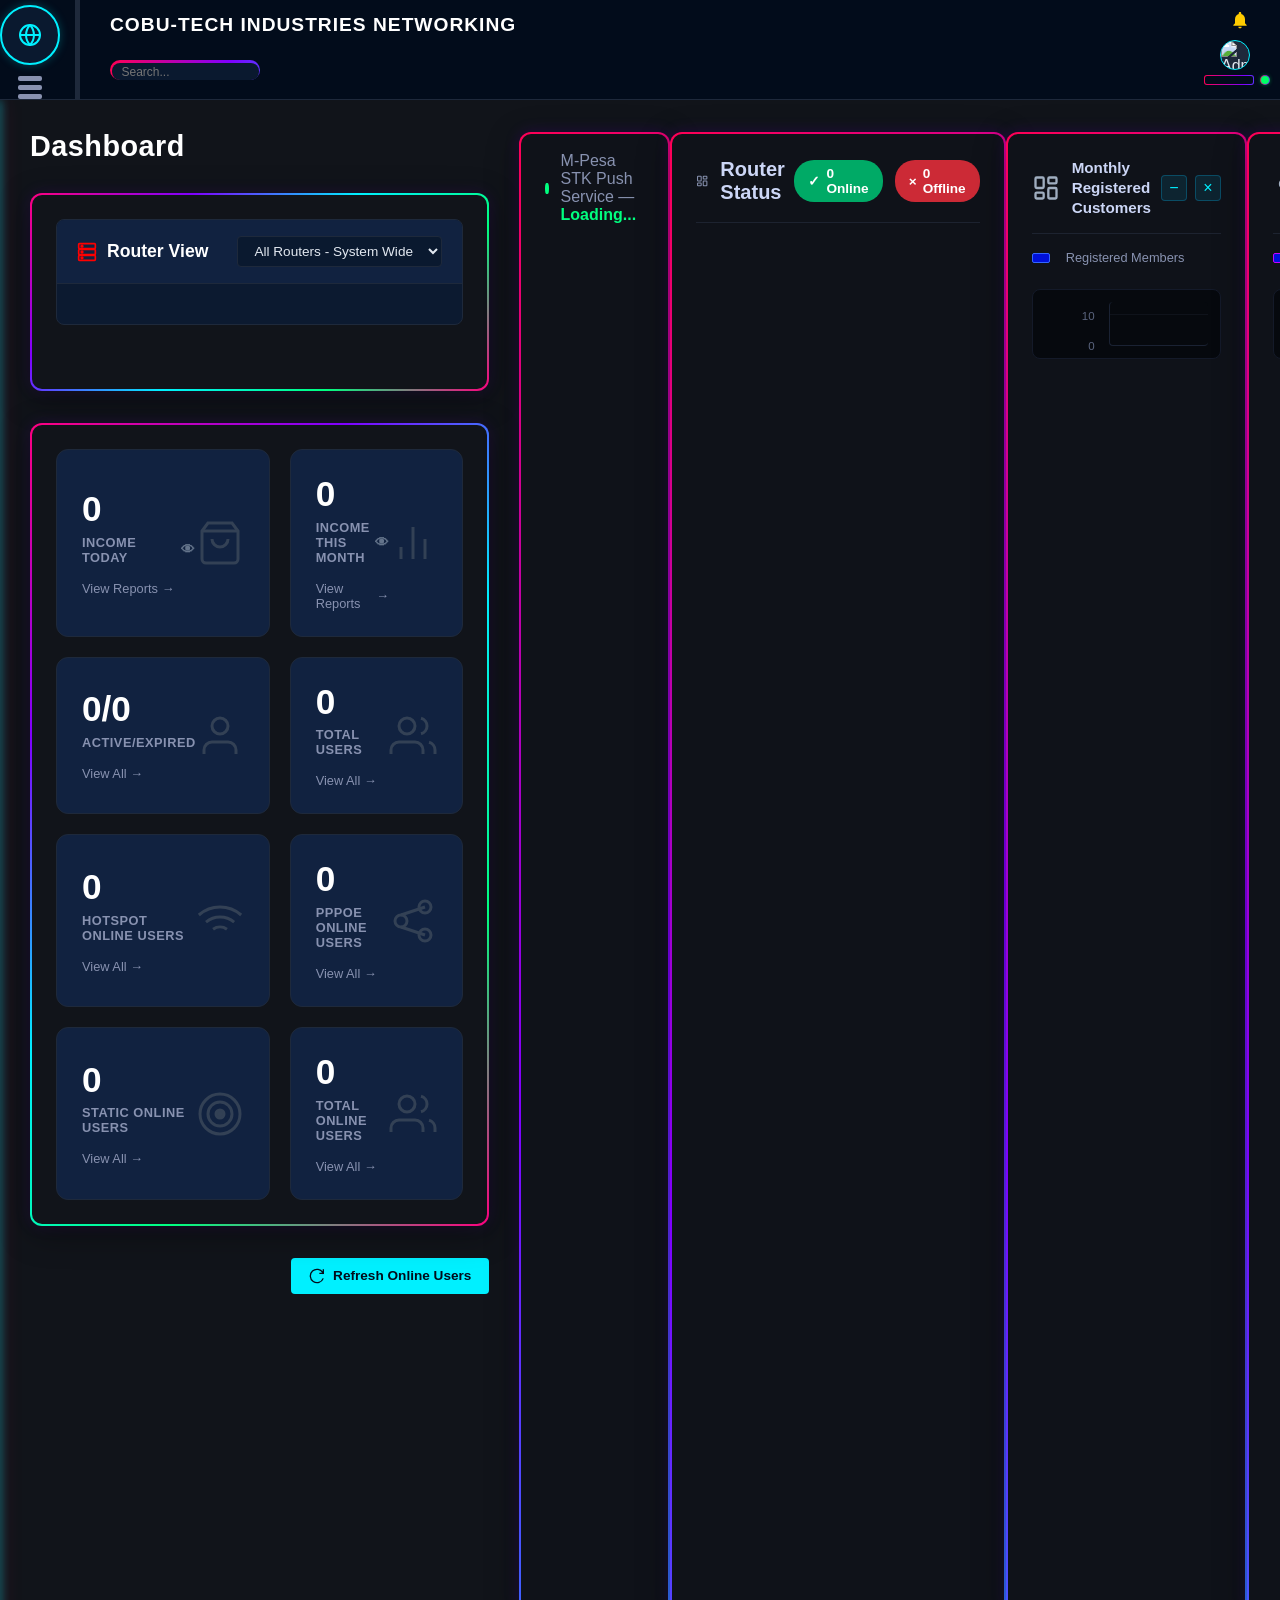
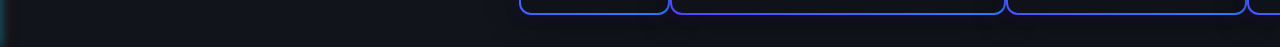
==== index.html @ f9489ad0 "Update index.html" ====
<!DOCTYPE html>
<html lang="en">
<head>
    <meta charset="UTF-8">
    <meta name="viewport" content="width=device-width, initial-scale=1.0">
    <title>Administration</title>
    <link class="style-ref" rel="stylesheet" href="administration.css">
</head>
<body>

    <!-- Header Frame Section (Fixed 100px Height Matrix) -->
    <header class="admin-header">
        <div class="header-left">
            <div class="logo-circle">
                <svg class="web-logo" xmlns="http://www.w3.org/2000/svg" viewBox="0 0 24 24" fill="none" stroke="currentColor" stroke-width="2" stroke-linecap="round" stroke-linejoin="round">
                    <circle cx="12" cy="12" r="10"></circle>
                    <line x1="2" y1="12" x2="22" y2="12"></line>
                    <path d="M12 2a15.3 15.3 0 0 1 4 10 15.3 15.3 0 0 1-4 10 15.3 15.3 0 0 1-4-10 15.3 15.3 0 0 1 4-10z"></path>
                </svg>
            </div>
            <button class="nav-toggle" id="navToggleBtn" aria-label="Toggle Navigation">
                <span class="bar"></span>
                <span class="bar"></span>
                <span class="bar"></span>
            </button>
        </div>

        <div class="vertical-divider"></div>

        <div class="header-main">
            <h1 class="brand-title">COBU-TECH INDUSTRIES NETWORKING</h1>
            <div class="search-container">
                <input type="text" class="search-input" placeholder="Search...">
            </div>
        </div>

        <div class="header-right">
            <svg class="notification-bell" xmlns="http://www.w3.org/2000/svg" viewBox="0 0 24 24" fill="currentColor">
                <path d="M12 22c1.1 0 2-.9 2-2h-4c0 1.1.89 2 2 2zm6-6v-5c0-3.07-1.63-5.64-4.5-6.32V4c0-.83-.67-1.5-1.5-1.5s-1.5.67-1.5 1.5v.68C7.64 5.36 6 7.92 6 11v5l-2 2v1h16v-1l-2-2z"/>
            </svg>
            <div class="admin-profile-circle">
                <img id="admin-profile-pic" src="" alt="Admin Profile">
            </div>
            <div class="admin-meta-row">
                <div class="admin-name-glow"><div class="admin-name-box" id="admin-name"></div></div>
                <div class="admin-status-glow"><div class="admin-status-dot" id="admin-status"></div></div>
            </div>
        </div>
    </header>

    <!-- Structural Body Wrapper -->
    <div class="admin-wrapper">
        <!-- Slide-out Sidebar Panel (30% Width) -->
        <aside class="sidebar-panel" id="sidebarPanel">
            <div class="sidebar-header">
                <button class="close-panel-btn" id="closePanelBtn">&lt;</button>
            </div>
            
            <!-- Sidebar Navigation Menu -->
            <div class="sidebar-nav-container">
                <!-- Menu Search Bar -->
                <div class="sidebar-search-box">
                    <svg class="sidebar-search-icon" xmlns="http://www.w3.org/2000/svg" viewBox="0 0 24 24" fill="none" stroke="currentColor" stroke-width="2" stroke-linecap="round" stroke-linejoin="round">
                        <circle cx="11" cy="11" r="8"></circle>
                        <line x1="21" y1="21" x2="16.65" y2="16.65"></line>
                    </svg>
                    <input type="text" placeholder="Search menu..." class="sidebar-search-input">
                </div>

                <!-- Navigation List -->
                <nav class="sidebar-menu">
                    <a href="#" class="menu-item">
                        <svg class="menu-icon" xmlns="http://www.w3.org/2000/svg" viewBox="0 0 24 24" fill="none" stroke="currentColor" stroke-width="2" stroke-linecap="round" stroke-linejoin="round">
                            <rect x="3" y="3" width="7" height="9"></rect>
                            <rect x="14" y="3" width="7" height="5"></rect>
                            <rect x="14" y="12" width="7" height="9"></rect>
                            <rect x="3" y="16" width="7" height="5"></rect>
                        </svg>
                        <span class="menu-text">Dashboard</span>
                    </a>

                    <a href="#" class="menu-item">
                        <svg class="menu-icon" xmlns="http://www.w3.org/2000/svg" viewBox="0 0 24 24" fill="none" stroke="currentColor" stroke-width="2" stroke-linecap="round" stroke-linejoin="round">
                            <polygon points="12 2 15.09 8.26 22 9.27 17 14.14 18.18 21.02 12 17.77 5.82 21.02 7 14.14 2 9.27 8.91 8.26 12 2"></polygon>
                        </svg>
                        <span class="menu-text">Favorites</span>
                        <span class="menu-arrow">&lt;</span>
                    </a>
                    <!-- Admins (New Section) -->
                    <a href="#" class="menu-item">
                        <svg class="menu-icon" xmlns="http://www.w3.org/2000/svg" viewBox="0 0 24 24" fill="none" stroke="currentColor" stroke-width="2" stroke-linecap="round" stroke-linejoin="round">
                            <path d="M16 21v-2a4 4 0 0 0-4-4H5a4 4 0 0 0-4 4v2"></path>
                            <circle cx="8.5" cy="7" r="4"></circle>
                            <polyline points="17 11 19 13 23 9"></polyline>
                        </svg>
                        <span class="menu-text">Admins</span>
                        <span class="menu-arrow">&lt;</span>
                    </a>

                    <!-- Customers -->
                    <a href="#" class="menu-item">
                        <svg class="menu-icon" xmlns="http://www.w3.org/2000/svg" viewBox="0 0 24 24" fill="none" stroke="currentColor" stroke-width="2" stroke-linecap="round" stroke-linejoin="round">
                            <path d="M17 21v-2a4 4 0 0 0-4-4H5a4 4 0 0 0-4 4v2"></path>
                            <circle cx="9" cy="7" r="4"></circle>
                            <path d="M23 21v-2a4 4 0 0 0-3-3.87"></path>
                            <path d="M16 3.13a4 4 0 0 1 0 7.75"></path>
                        </svg>
                        <span class="menu-text">Customers</span>
                        <span class="menu-arrow">&lt;</span>
                    </a>

                    <!-- Activation -->
                    <a href="#" class="menu-item">
                        <svg class="menu-icon" xmlns="http://www.w3.org/2000/svg" viewBox="0 0 24 24" fill="none" stroke="currentColor" stroke-width="2" stroke-linecap="round" stroke-linejoin="round">
                            <polygon points="13 2 3 14 12 14 11 22 21 10 12 10 13 2"></polygon>
                        </svg>
                        <span class="menu-text">Activation</span>
                        <span class="menu-arrow">&lt;</span>
                    </a>

                    <a href="#" class="menu-item">
                        <svg class="menu-icon" xmlns="http://www.w3.org/2000/svg" viewBox="0 0 24 24" fill="none" stroke="currentColor" stroke-width="2" stroke-linecap="round" stroke-linejoin="round">
                            <line x1="18" y1="20" x2="18" y2="10"></line>
                            <line x1="12" y1="20" x2="12" y2="4"></line>
                            <line x1="6" y1="20" x2="6" y2="14"></line>
                        </svg>
                        <span class="menu-text">Data Usage</span>
                        <span class="menu-arrow">&lt;</span>
                    </a>

                    <a href="#" class="menu-item">
                        <svg class="menu-icon" xmlns="http://www.w3.org/2000/svg" viewBox="0 0 24 24" fill="none" stroke="currentColor" stroke-width="2" stroke-linecap="round" stroke-linejoin="round">
                            <rect x="2" y="4" width="20" height="16" rx="2"></rect>
                            <line x1="6" y1="12" x2="18" y2="12"></line>
                        </svg>
                        <span class="menu-text">Hotspot Vouchers</span>
                        <span class="menu-arrow">&lt;</span>
                    </a>

                    <a href="#" class="menu-item">
                        <svg class="menu-icon" xmlns="http://www.w3.org/2000/svg" viewBox="0 0 24 24" fill="none" stroke="currentColor" stroke-width="2" stroke-linecap="round" stroke-linejoin="round">
                            <path d="M10 13a5 5 0 0 0 7.54.54l3-3a5 5 0 0 0-7.07-7.07l-1.72 1.71"></path>
                            <path d="M14 11a5 5 0 0 0-7.54-.54l-3 3a5 5 0 0 0 7.07 7.07l1.71-1.71"></path>
                        </svg>
                        <span class="menu-text">Hotspot Binding</span>
                        <span class="badge-new">New</span>
                        <span class="menu-arrow">&lt;</span>
                    </a>

                    <a href="#" class="menu-item">
                        <svg class="menu-icon" xmlns="http://www.w3.org/2000/svg" viewBox="0 0 24 24" fill="none" stroke="currentColor" stroke-width="2" stroke-linecap="round" stroke-linejoin="round">
                            <polygon points="12 2 2 7 12 12 22 7 12 2"></polygon>
                            <polyline points="2 17 12 22 22 17"></polyline>
                            <polyline points="2 12 12 17 22 12"></polyline>
                        </svg>
                        <span class="menu-text">Packages/Plans</span>
                        <span class="menu-arrow">&lt;</span>
                    </a>

                    <a href="#" class="menu-item">
                        <svg class="menu-icon" xmlns="http://www.w3.org/2000/svg" viewBox="0 0 24 24" fill="none" stroke="currentColor" stroke-width="2" stroke-linecap="round" stroke-linejoin="round">
                            <rect x="1" y="4" width="22" height="16" rx="2" ry="2"></rect>
                            <line x1="1" y1="10" x2="23" y2="10"></line>
                        </svg>
                        <span class="menu-text">Transactions</span>
                        <span class="menu-arrow">&lt;</span>
                    </a>

                    <a href="#" class="menu-item">
                        <svg class="menu-icon" xmlns="http://www.w3.org/2000/svg" viewBox="0 0 24 24" fill="none" stroke="currentColor" stroke-width="2" stroke-linecap="round" stroke-linejoin="round">
                            <path d="M21 15a2 2 0 0 1-2 2H7l-4 4V5a2 2 0 0 1 2-2h14a2 2 0 0 1 2 2z"></path>
                        </svg>
                        <span class="menu-text">Support Ticket</span>
                        <span class="menu-arrow">&lt;</span>
                    </a>

                    <a href="#" class="menu-item">
                        <svg class="menu-icon" xmlns="http://www.w3.org/2000/svg" viewBox="0 0 24 24" fill="none" stroke="currentColor" stroke-width="2" stroke-linecap="round" stroke-linejoin="round">
                            <path d="M18 8A6 6 0 0 0 6 8c0 7-3 9-3 9h18s-3-2-3-9"></path>
                            <path d="M13.73 21a2 2 0 0 1-3.46 0"></path>
                        </svg>
                        <span class="menu-text">Notifications</span>
                        <span class="menu-arrow">&lt;</span>
                    </a>

                    <a href="#" class="menu-item">
                        <svg class="menu-icon" xmlns="http://www.w3.org/2000/svg" viewBox="0 0 24 24" fill="none" stroke="currentColor" stroke-width="2" stroke-linecap="round" stroke-linejoin="round">
                            <circle cx="12" cy="12" r="10"></circle>
                            <line x1="2" y1="12" x2="22" y2="12"></line>
                            <path d="M12 2a15.3 15.3 0 0 1 4 10 15.3 15.3 0 0 1-4 10 15.3 15.3 0 0 1-4-10 15.3 15.3 0 0 1 4-10z"></path>
                        </svg>
                        <span class="menu-text">Network</span>
                        <span class="menu-arrow">&lt;</span>
                    </a>

                    <a href="#" class="menu-item">
                        <svg class="menu-icon" xmlns="http://www.w3.org/2000/svg" viewBox="0 0 24 24" fill="none" stroke="currentColor" stroke-width="2" stroke-linecap="round" stroke-linejoin="round">
                            <rect x="3" y="3" width="18" height="18" rx="2" ry="2"></rect>
                            <polyline points="9 11 12 14 22 4"></polyline>
                        </svg>
                        <span class="menu-text">Bulk Actions</span>
                        <span class="menu-arrow">&lt;</span>
                    </a>

                    <a href="#" class="menu-item">
                        <svg class="menu-icon" xmlns="http://www.w3.org/2000/svg" viewBox="0 0 24 24" fill="none" stroke="currentColor" stroke-width="2" stroke-linecap="round" stroke-linejoin="round">
                            <path d="M14 2H6a2 2 0 0 0-2 2v16a2 2 0 0 0 2 2h12a2 2 0 0 0 2-2V8z"></path>
                            <polyline points="14 2 14 8 20 8"></polyline>
                            <line x1="16" y1="13" x2="8" y2="13"></line>
                            <line x1="16" y1="17" x2="8" y2="17"></line>
                            <polyline points="10 9 9 9 8 9"></polyline>
                        </svg>
                        <span class="menu-text">Static Pages</span>
                        <span class="menu-arrow">&lt;</span>
                    </a>

                    <a href="#" class="menu-item">
                        <svg class="menu-icon" xmlns="http://www.w3.org/2000/svg" viewBox="0 0 24 24" fill="none" stroke="currentColor" stroke-width="2" stroke-linecap="round" stroke-linejoin="round">
                            <rect x="2" y="2" width="20" height="8" rx="2" ry="2"></rect>
                            <rect x="2" y="14" width="20" height="8" rx="2" ry="2"></rect>
                            <line x1="6" y1="6" x2="6.01" y2="6"></line>
                            <line x1="6" y1="18" x2="6.01" y2="18"></line>
                        </svg>
                        <span class="menu-text">TR069 ACS</span>
                        <span class="menu-arrow">&lt;</span>
                    </a>

                    <a href="#" class="menu-item">
                        <svg class="menu-icon" xmlns="http://www.w3.org/2000/svg" viewBox="0 0 24 24" fill="none" stroke="currentColor" stroke-width="2" stroke-linecap="round" stroke-linejoin="round">
                            <path d="M5 12.55a11 11 0 0 1 14.08 0"></path>
                            <path d="M1.42 9a16 16 0 0 1 21.16 0"></path>
                            <path d="M8.53 16.11a6 6 0 0 1 6.95 0"></path>
                            <circle cx="12" cy="20" r="1"></circle>
                        </svg>
                        <span class="menu-text">Access Points</span>
                        <span class="menu-arrow">&lt;</span>
                    </a>

                    <a href="#" class="menu-item">
                        <svg class="menu-icon" xmlns="http://www.w3.org/2000/svg" viewBox="0 0 24 24" fill="none" stroke="currentColor" stroke-width="2" stroke-linecap="round" stroke-linejoin="round">
                            <rect x="2" y="5" width="20" height="14" rx="2" ry="2"></rect>
                            <line x1="2" y1="10" x2="22" y2="10"></line>
                        </svg>
                        <span class="menu-text">Access PPPoE Routers</span>
                        <span class="menu-arrow">&lt;</span>
                    </a>

                    <a href="#" class="menu-item">
                        <svg class="menu-icon" xmlns="http://www.w3.org/2000/svg" viewBox="0 0 24 24" fill="none" stroke="currentColor" stroke-width="2" stroke-linecap="round" stroke-linejoin="round">
                            <circle cx="12" cy="12" r="2"></circle>
                            <path d="M16.24 7.76a6 6 0 0 1 0 8.49m-8.48-.01a6 6 0 0 1 0-8.49m11.31-2.82a10 10 0 0 1 0 14.14m-14.14 0a10 10 0 0 1 0-14.14"></path>
                        </svg>
                        <span class="menu-text">Access Hotspot APs</span>
                        <span class="menu-arrow">&lt;</span>
                    </a>

                    <a href="#" class="menu-item">
                        <svg class="menu-icon" xmlns="http://www.w3.org/2000/svg" viewBox="0 0 24 24" fill="none" stroke="currentColor" stroke-width="2" stroke-linecap="round" stroke-linejoin="round">
                            <circle cx="12" cy="12" r="3"></circle>
                            <path d="M19.4 15a1.65 1.65 0 0 0 .33 1.82l.06.06a2 2 0 1 1-2.83 2.83l-.06-.06a1.65 1.65 0 0 0-1.82-.33 1.65 1.65 0 0 0-1 1.51V21a2 2 0 0 1-4 0v-.09A1.65 1.65 0 0 0 9 19.4a1.65 1.65 0 0 0-1.82.33l-.06.06a2 2 0 1 1-2.83-2.83l.06-.06a1.65 1.65 0 0 0 .33-1.82 1.65 1.65 0 0 0-1.51-1H3a2 2 0 0 1 0-4h.09A1.65 1.65 0 0 0 4.6 9a1.65 1.65 0 0 0-.33-1.82l-.06-.06a2 2 0 1 1 2.83-2.83l.06.06a1.65 1.65 0 0 0 1.82.33H9a1.65 1.65 0 0 0 1-1.51V3a2 2 0 0 1 4 0v.09a1.65 1.65 0 0 0 1 1.51 1.65 1.65 0 0 0 1.82-.33l.06-.06a2 2 0 1 1 2.83 2.83l-.06.06a1.65 1.65 0 0 0-.33 1.82V9a1.65 1.65 0 0 0 1.51 1H21a2 2 0 0 1 0 4h-.09a1.65 1.65 0 0 0-1.51 1z"></path>
                        </svg>
                        <span class="menu-text">Settings</span>
                        <span class="menu-arrow">&lt;</span>
                    </a>

                    <a href="#" class="menu-item">
                        <svg class="menu-icon" xmlns="http://www.w3.org/2000/svg" viewBox="0 0 24 24" fill="none" stroke="currentColor" stroke-width="2" stroke-linecap="round" stroke-linejoin="round">
                            <line x1="4" y1="21" x2="4" y2="14"></line>
                            <line x1="4" y1="10" x2="4" y2="3"></line>
                            <line x1="12" y1="21" x2="12" y2="12"></line>
                            <line x1="12" y1="8" x2="12" y2="3"></line>
                            <line x1="20" y1="21" x2="20" y2="16"></line>
                            <line x1="20" y1="12" x2="20" y2="3"></line>
                            <line x1="1" y1="14" x2="7" y2="14"></line>
                            <line x1="9" y1="8" x2="15" y2="8"></line>
                            <line x1="17" y1="16" x2="23" y2="16"></line>
                        </svg>
                        <span class="menu-text">PPPoE Settings</span>
                        <span class="menu-arrow">&lt;</span>
                    </a>

                    <a href="#" class="menu-item">
                        <svg class="menu-icon" xmlns="http://www.w3.org/2000/svg" viewBox="0 0 24 24" fill="none" stroke="currentColor" stroke-width="2" stroke-linecap="round" stroke-linejoin="round">
                            <path d="M12.22 2h-.44a2 2 0 0 0-2 2v.18a2 2 0 0 1-1 1.73l-.43.25a2 2 0 0 1-2 0l-.15-.08a2 2 0 0 0-2.73.73l-.22.38a2 2 0 0 0 .73 2.73l.15.1a2 2 0 0 1 1 1.72v.51a2 2 0 0 1-1 1.74l-.15.09a2 2 0 0 0-.73 2.73l.22.38a2 2 0 0 0 2.73.73l.15-.08a2 2 0 0 1 2 0l.43.25a2 2 0 0 1 1 1.73V20a2 2 0 0 0 2 2h.44a2 2 0 0 0 2-2v-.18a2 2 0 0 1 1-1.73l.43-.25a2 2 0 0 1 2 0l.15.08a2 2 0 0 0 2.73-.73l.22-.39a2 2 0 0 0-.73-2.73l-.15-.08a2 2 0 0 1-1-1.74v-.5a2 2 0 0 1 1-1.74l.15-.1a2 2 0 0 0 .73-2.73l-.22-.38a2 2 0 0 0-2.73-.73l-.15.08a2 2 0 0 1-2 0l-.43-.25a2 2 0 1 1-1-1.73V4a2 2 0 0 0-2-2z"></path>
                            <circle cx="12" cy="12" r="3"></circle>
                        </svg>
                        <span class="menu-text">Hotspot Settings</span>
                        <span class="menu-arrow">&lt;</span>
                    </a>

                    <a href="#" class="menu-item">
                        <svg class="menu-icon" xmlns="http://www.w3.org/2000/svg" viewBox="0 0 24 24" fill="none" stroke="currentColor" stroke-width="2" stroke-linecap="round" stroke-linejoin="round">
                            <path d="M12 20h9"></path>
                            <path d="M16.5 3.5a2.121 2.121 0 0 1 3 3L7 19l-4 1 1-4L16.5 3.5z"></path>
                        </svg>
                        <span class="menu-text">Page Builder</span>
                        <span class="menu-arrow">&lt;</span>
                    </a>

                    <a href="#" class="menu-item">
                        <svg class="menu-icon" xmlns="http://www.w3.org/2000/svg" viewBox="0 0 24 24" fill="none" stroke="currentColor" stroke-width="2" stroke-linecap="round" stroke-linejoin="round">
                            <circle cx="12" cy="12" r="8"></circle>
                            <path d="M12 2v20"></path>
                            <path d="M17 5H9.5a3.5 3.5 0 0 0 0 7h5a3.5 3.5 0 0 1 0 7H6"></path>
                        </svg>
                        <span class="menu-text">Loyalty Points</span>
                        <span class="menu-arrow">&lt;</span>
                    </a>

                    <a href="#" class="menu-item">
                        <svg class="menu-icon" xmlns="http://www.w3.org/2000/svg" viewBox="0 0 24 24" fill="none" stroke="currentColor" stroke-width="2" stroke-linecap="round" stroke-linejoin="round">
                            <polygon points="12 2 2 7 12 12 22 7 12 2"></polygon>
                            <polyline points="2 17 12 22 22 17"></polyline>
                            <polyline points="2 12 12 17 22 12"></polyline>
                        </svg>
                        <span class="menu-text">Extras</span>
                        <span class="menu-arrow">&lt;</span>
                    </a>

                    <a href="#" class="menu-item">
                        <svg class="menu-icon" xmlns="http://www.w3.org/2000/svg" viewBox="0 0 24 24" fill="none" stroke="currentColor" stroke-width="2" stroke-linecap="round" stroke-linejoin="round">
                            <rect x="2" y="3" width="20" height="14" rx="2" ry="2"></rect>
                            <line x1="2" y1="20" x2="22" y2="20"></line>
                            <line x1="12" y1="17" x2="12" y2="20"></line>
                        </svg>
                        <span class="menu-text">Inventory & Expenses</span>
                        <span class="menu-arrow">&lt;</span>
                    </a>

                    <a href="#" class="menu-item">
                        <svg class="menu-icon" xmlns="http://www.w3.org/2000/svg" viewBox="0 0 24 24" fill="none" stroke="currentColor" stroke-width="2" stroke-linecap="round" stroke-linejoin="round">
                            <path d="M12 22v-5"></path>
                            <path d="M17 12v5"></path>
                            <path d="M7 12v5"></path>
                            <path d="M2 17v5"></path>
                            <path d="M22 17v5"></path>
                            <path d="M12 2a10 10 0 0 1 10 10c0 5.52-4.48 10-10 10S2 17.52 2 12 6.48 2 12 2z"></path>
                        </svg>
                        <span class="menu-text">Uisp</span>
                        <span class="menu-arrow">&lt;</span>
                    </a>

                    <a href="#" class="menu-item">
                        <svg class="menu-icon" xmlns="http://www.w3.org/2000/svg" viewBox="0 0 24 24" fill="none" stroke="currentColor" stroke-width="2" stroke-linecap="round" stroke-linejoin="round">
                            <path d="M14 2H6a2 2 0 0 0-2 2v16a2 2 0 0 0 2 2h12a2 2 0 0 0 2-2V8z"></path>
                            <polyline points="14 2 14 8 20 8"></polyline>
                            <line x1="16" y1="13" x2="8" y2="13"></line>
                            <line x1="16" y1="17" x2="8" y2="17"></line>
                            <polyline points="10 9 9 9 8 9"></polyline>
                        </svg>
                        <span class="menu-text">Logs</span>
                        <span class="menu-arrow">&lt;</span>
                    </a>

                    <a href="#" class="menu-item">
                        <svg class="menu-icon" xmlns="http://www.w3.org/2000/svg" viewBox="0 0 24 24" fill="none" stroke="currentColor" stroke-width="2" stroke-linecap="round" stroke-linejoin="round">
                            <path d="M23 18a2 2 0 0 1-2 2H3a2 2 0 0 1-2-2V6a2 2 0 0 1 2-2h18a2 2 0 0 1 2 2v12zm-3-9l-8 5-8-5"></path>
                        </svg>
                        <span class="menu-text">Escalate</span>
                    </a>

                    <a href="#" class="menu-item">
                        <svg class="menu-icon" xmlns="http://www.w3.org/2000/svg" viewBox="0 0 24 24" fill="none" stroke="currentColor" stroke-width="2" stroke-linecap="round" stroke-linejoin="round">
                            <path d="M21 11.5a8.38 8.38 0 0 1-.9 3.8 8.5 8.5 0 0 1-7.6 4.7 8.38 8.38 0 0 1-3.8-.9L3 21l1.9-5.7a8.38 8.38 0 0 1-.9-3.8 8.5 8.5 0 0 1 4.7-7.6 8.38 8.38 0 0 1 3.8-.9h.5a8.48 8.48 0 0 1 8 8v.5z"></path>
                        </svg>
                        <span class="menu-text">Social Spot/Support</span>
                    </a>

                    <a href="#" class="menu-item">
                        <svg class="menu-icon" xmlns="http://www.w3.org/2000/svg" viewBox="0 0 24 24" fill="none" stroke="currentColor" stroke-width="2" stroke-linecap="round" stroke-linejoin="round">
                            <path d="M14.7 6.3a1 1 0 0 0 0 1.4l1.6 1.6a1 1 0 0 0 1.4 0l3.77-3.77a6 6 0 0 1-7.94 7.94l-6.91 6.91a2.12 2.12 0 0 1-3-3l6.91-6.91a6 6 0 0 1 7.94-7.94l-3.76 3.76z"></path>
                        </svg>
                        <span class="menu-text">Fix Hotspot</span>
                        <span class="menu-arrow">&lt;</span>
                    </a>

                    <a href="#" class="menu-item">
                        <svg class="menu-icon" xmlns="http://www.w3.org/2000/svg" viewBox="0 0 24 24" fill="none" stroke="currentColor" stroke-width="2" stroke-linecap="round" stroke-linejoin="round">
                            <path d="M12 22s8-4 8-10V5l-8-3-8 3v7c0 6 8 10 8 10z"></path>
                        </svg>
                        <span class="menu-text">Fix PPPoE</span>
                        <span class="menu-arrow">&lt;</span>
                    </a>

                    <a href="#" class="menu-item">
                        <svg class="menu-icon" xmlns="http://www.w3.org/2000/svg" viewBox="0 0 24 24" fill="none" stroke="currentColor" stroke-width="2" stroke-linecap="round" stroke-linejoin="round">
                            <polyline points="3 6 5 6 21 6"></polyline>
                            <path d="M19 6v14a2 2 0 0 1-2 2H7a2 2 0 0 1-2-2V6m3 0V4a2 2 0 0 1 2-2h4a2 2 0 0 1 2 2v2"></path>
                            <line x1="10" y1="11" x2="10" y2="17"></line>
                            <line x1="14" y1="11" x2="14" y2="17"></line>
                        </svg>
                        <span class="menu-text">Recycle Bin</span>
                        <span class="menu-arrow">&lt;</span>
                    </a>
                </nav>
            </div>
        </aside>
<!-- Main Content Area -->
<main class="main-content" id="mainContent">
    <div class="dashboard-container">
        <h1 class="dashboard-title">Dashboard</h1>

        <!-- SECTION 1 ENCLOSURE: Router View -->
        <div class="rainbow-enclosure">
            <div class="router-section">
                <div class="router-header">
                    <div class="router-header-left">
                        <svg class="router-header-icon" viewBox="0 0 24 24" fill="none" stroke="currentColor" stroke-width="2">
                            <rect x="2" y="2" width="20" height="6" rx="1"></rect>
                            <rect x="2" y="9" width="20" height="6" rx="1"></rect>
                            <rect x="2" y="16" width="20" height="6" rx="1"></rect>
                            <circle cx="6" cy="5" r="1" fill="currentColor"></circle>
                            <circle cx="6" cy="12" r="1" fill="currentColor"></circle>
                            <circle cx="6" cy="19" r="1" fill="currentColor"></circle>
                        </svg>
                        <span>Router View</span>
                    </div>
                    <div class="router-header-right">
                        <select class="router-select" id="router-selector">
                            <option value="all">All Routers - System Wide</option>
                        </select>
                    </div>
                </div>
                
                <!-- Dynamic Router Cards injected here -->
                <div class="router-grid" id="router-grid-container"></div>
            </div>
        </div>

        <!-- SECTION 2 ENCLOSURE: Stats Card Grid -->
        <div class="rainbow-enclosure">
            <div class="stats-grid">
                <!-- Card 1: Income Today -->
                <div class="stat-card">
                    <div class="stat-card-left">
                        <div class="stat-value" id="stat-income-today">0</div>
                        <div class="stat-title">INCOME TODAY <span class="eye-icon">👁</span></div>
                        <a href="#" class="stat-link">View Reports <span class="arrow-icon">→</span></a>
                    </div>
                    <div class="stat-card-right">
                        <svg class="stat-icon" viewBox="0 0 24 24" fill="none" stroke="currentColor" stroke-width="1.5">
                            <path d="M6 2L3 6v14a2 2 0 0 0 2 2h14a2 2 0 0 0 2-2V6l-3-4H6z"></path>
                            <line x1="3" y1="6" x2="21" y2="6"></line>
                            <path d="M16 10a4 4 0 0 1-8 0"></path>
                        </svg>
                    </div>
                </div>

                <!-- Card 2: Income Month -->
                <div class="stat-card">
                    <div class="stat-card-left">
                        <div class="stat-value" id="stat-income-month">0</div>
                        <div class="stat-title">INCOME THIS MONTH <span class="eye-icon">👁</span></div>
                        <a href="#" class="stat-link">View Reports <span class="arrow-icon">→</span></a>
                    </div>
                    <div class="stat-card-right">
                        <svg class="stat-icon" viewBox="0 0 24 24" fill="none" stroke="currentColor" stroke-width="1.5">
                            <line x1="18" y1="20" x2="18" y2="10"></line>
                            <line x1="12" y1="20" x2="12" y2="4"></line>
                            <line x1="6" y1="20" x2="6" y2="14"></line>
                        </svg>
                    </div>
                </div>

                <!-- Card 3: Active/Expired -->
                <div class="stat-card">
                    <div class="stat-card-left">
                        <div class="stat-value" id="stat-active-expired">0/0</div>
                        <div class="stat-title">ACTIVE/EXPIRED</div>
                        <a href="#" class="stat-link">View All <span class="arrow-icon">→</span></a>
                    </div>
                    <div class="stat-card-right">
                        <svg class="stat-icon" viewBox="0 0 24 24" fill="none" stroke="currentColor" stroke-width="1.5">
                            <path d="M20 21v-2a4 4 0 0 0-4-4H8a4 4 0 0 0-4 4v2"></path>
                            <circle cx="12" cy="7" r="4"></circle>
                        </svg>
                    </div>
                </div>

                <!-- Card 4: Total Users -->
                <div class="stat-card">
                    <div class="stat-card-left">
                        <div class="stat-value" id="stat-total-users">0</div>
                        <div class="stat-title">TOTAL USERS</div>
                        <a href="#" class="stat-link">View All <span class="arrow-icon">→</span></a>
                    </div>
                    <div class="stat-card-right">
                        <svg class="stat-icon" viewBox="0 0 24 24" fill="none" stroke="currentColor" stroke-width="1.5">
                            <path d="M17 21v-2a4 4 0 0 0-4-4H5a4 4 0 0 0-4 4v2"></path>
                            <circle cx="9" cy="7" r="4"></circle>
                            <path d="M23 21v-2a4 4 0 0 0-3-3.87"></path>
                            <path d="M16 3.13a4 4 0 0 1 0 7.75"></path>
                        </svg>
                    </div>
                </div>

                <!-- Card 5: Hotspot Online -->
                <div class="stat-card">
                    <div class="stat-card-left">
                        <div class="stat-value" id="stat-hotspot-online">0</div>
                        <div class="stat-title">HOTSPOT ONLINE USERS</div>
                        <a href="#" class="stat-link">View All <span class="arrow-icon">→</span></a>
                    </div>
                    <div class="stat-card-right">
                        <svg class="stat-icon" viewBox="0 0 24 24" fill="none" stroke="currentColor" stroke-width="1.5">
                            <path d="M5 12.55a11 11 0 0 1 14.08 0"></path>
                            <path d="M1.42 9a16 16 0 0 1 21.16 0"></path>
                            <path d="M8.53 16.11a6 6 0 0 1 6.95 0"></path>
                            <line x1="12" y1="20" x2="12.01" y2="20" stroke-width="2"></line>
                        </svg>
                    </div>
                </div>

                <!-- Card 6: PPPoE Online -->
                <div class="stat-card">
                    <div class="stat-card-left">
                        <div class="stat-value" id="stat-pppoe-online">0</div>
                        <div class="stat-title">PPPOE ONLINE USERS</div>
                        <a href="#" class="stat-link">View All <span class="arrow-icon">→</span></a>
                    </div>
                    <div class="stat-card-right">
                        <svg class="stat-icon" viewBox="0 0 24 24" fill="none" stroke="currentColor" stroke-width="1.5">
                            <circle cx="18" cy="5" r="3"></circle>
                            <circle cx="6" cy="12" r="3"></circle>
                            <circle cx="18" cy="19" r="3"></circle>
                            <path d="M6 15l12 4"></path>
                            <path d="M6 9l12-4"></path>
                        </svg>
                    </div>
                </div>

                <!-- Card 7: Static Online -->
                <div class="stat-card">
                    <div class="stat-card-left">
                        <div class="stat-value" id="stat-static-online">0</div>
                        <div class="stat-title">STATIC ONLINE USERS</div>
                        <a href="#" class="stat-link">View All <span class="arrow-icon">→</span></a>
                    </div>
                    <div class="stat-card-right">
                        <svg class="stat-icon" viewBox="0 0 24 24" fill="none" stroke="currentColor" stroke-width="1.5">
                            <circle cx="12" cy="12" r="10"></circle>
                            <circle cx="12" cy="12" r="6"></circle>
                            <circle cx="12" cy="12" r="2" fill="currentColor"></circle>
                        </svg>
                    </div>
                </div>

                <!-- Card 8: Total Online -->
                <div class="stat-card">
                    <div class="stat-card-left">
                        <div class="stat-value" id="stat-total-online">0</div>
                        <div class="stat-title">TOTAL ONLINE USERS</div>
                        <a href="#" class="stat-link">View All <span class="arrow-icon">→</span></a>
                    </div>
                    <div class="stat-card-right">
                        <svg class="stat-icon" viewBox="0 0 24 24" fill="none" stroke="currentColor" stroke-width="1.5">
                            <path d="M17 21v-2a4 4 0 0 0-4-4H5a4 4 0 0 0-4 4v2"></path>
                            <circle cx="9" cy="7" r="4"></circle>
                            <path d="M23 21v-2a4 4 0 0 0-3-3.87"></path>
                            <path d="M16 3.13a4 4 0 0 1 0 7.75"></path>
                        </svg>
                    </div>
                </div>
            </div>
        </div>

        <!-- Refresh Action Footer -->
        <div class="refresh-container">
            <button class="refresh-btn" id="refresh-users-btn">
                <svg class="refresh-icon" viewBox="0 0 24 24" fill="none" stroke="currentColor" stroke-width="2">
                    <path d="M21.5 2v6h-6M21.34 15.57a10 10 0 1 1-.57-8.38l.73-2.19"></path>
                </svg>
                Refresh Online Users
            </button>
        </div>
    </div>
</main>
<!-- ================= LIVE SECTIONS ================= -->

<!-- 1. M-PESA STK PUSH SERVICE -->
<div class="live-rainbow-enclosure mpesa-status-bar">
    <div class="mpesa-status-content">
        <span class="stk-live-dot"></span>
        <span class="mpesa-text" id="mpesa-status-text">M-Pesa STK Push Service — <span class="highlight-green">Loading...</span></span>
    </div>
</div>

<!-- 2. ROUTER STATUS SECTION -->
<div class="live-rainbow-enclosure">
    <div class="router-status-container">
        <div class="router-status-header">
            <div class="header-title">
                <svg class="header-icon" viewBox="0 0 24 24" fill="none" stroke="currentColor" stroke-width="2">
                    <rect x="3" y="3" width="7" height="9" rx="1"></rect>
                    <rect x="14" y="3" width="7" height="5" rx="1"></rect>
                    <rect x="14" y="12" width="7" height="9" rx="1"></rect>
                    <rect x="3" y="16" width="7" height="5" rx="1"></rect>
                </svg>
                <h2>Router Status</h2>
            </div>
            <div class="header-badges">
                <span class="badge badge-green" id="badge-online">
                    <span class="badge-icon">✓</span> 0 Online
                </span>
                <span class="badge badge-red" id="badge-offline">
                    <span class="badge-icon">×</span> 0 Offline
                </span>
            </div>
        </div>

        <!-- Router Cards dynamically injected here -->
        <div class="router-status-grid" id="router-status-grid"></div>
    </div>
</div>

<!-- 3. MONTHLY REGISTERED CUSTOMERS SECTION -->
<div class="live-rainbow-enclosure">
    <div class="chart-panel">
        <div class="chart-panel-header">
            <div class="chart-title">
                <svg class="header-icon" viewBox="0 0 24 24" fill="none" stroke="currentColor" stroke-width="2">
                    <rect x="3" y="3" width="7" height="9" rx="1"></rect>
                    <rect x="14" y="3" width="7" height="5" rx="1"></rect>
                    <rect x="14" y="12" width="7" height="9" rx="1"></rect>
                    <rect x="3" y="16" width="7" height="5" rx="1"></rect>
                </svg>
                <h2>Monthly Registered Customers</h2>
            </div>
            <div class="chart-actions">
                <button class="action-btn minimize-btn">−</button>
                <button class="action-btn close-btn">×</button>
            </div>
        </div>
        <div class="chart-body">
            <div class="chart-legend">
                <span class="legend-color-box members-box"></span> Registered Members
            </div>
            <div class="vector-chart-container">
                <div class="y-axis-ticks y-axis-customers">
                    <span>50</span><span>40</span><span>30</span><span>20</span><span>10</span><span>0</span>
                </div>
                <div class="chart-graph-wrapper chart-1-grid">
                    <div class="grid-lines-container">
                        <div class="grid-h-line" style="bottom: 30px;"></div>
                        <div class="grid-h-line" style="bottom: 60px;"></div>
                        <div class="grid-h-line" style="bottom: 90px;"></div>
                        <div class="grid-h-line" style="bottom: 120px;"></div>
                        <div class="grid-h-line" style="bottom: 150px;"></div>
                    </div>
                    <!-- Monthly bars generated here via JS -->
                    <div class="bars-container" id="chart-customers-bars"></div>
                </div>
            </div>
        </div>
    </div>
</div>

<!-- 4. TOTAL MONTHLY SALES SECTION -->
<div class="live-rainbow-enclosure">
    <div class="chart-panel">
        <div class="chart-panel-header">
            <div class="chart-title">
                <svg class="header-icon" viewBox="0 0 24 24" fill="none" stroke="currentColor" stroke-width="2">
                    <path d="M12 2v20M17 5H9.5a3.5 3.5 0 0 0 0 7h5a3.5 3.5 0 0 1 0 7H6"></path>
                </svg>
                <h2>Total Monthly Sales</h2>
            </div>
            <div class="chart-actions">
                <button class="action-btn minimize-btn">−</button>
                <button class="action-btn close-btn">×</button>
            </div>
        </div>
        <div class="chart-body">
            <div class="chart-legend">
                <span class="legend-color-box sales-box"></span> Monthly Sales
            </div>
            <div class="vector-chart-container">
                <div class="y-axis-ticks y-axis-sales">
                    <span>30,000</span><span>25,000</span><span>20,000</span><span>15,000</span><span>10,000</span><span>5,000</span><span>0</span>
                </div>
                <div class="chart-graph-wrapper chart-2-grid">
                    <div class="grid-lines-container">
                        <div class="grid-h-line" style="bottom: 30px;"></div>
                        <div class="grid-h-line" style="bottom: 60px;"></div>
                        <div class="grid-h-line" style="bottom: 90px;"></div>
                        <div class="grid-h-line" style="bottom: 120px;"></div>
                        <div class="grid-h-line" style="bottom: 150px;"></div>
                        <div class="grid-h-line" style="bottom: 180px;"></div>
                    </div>
                    <!-- Monthly sales bars generated here via JS -->
                    <div class="bars-container blue-purple-bars" id="chart-sales-bars"></div>
                </div>
            </div>
        </div>
    </div>
</div>
<!-- ================= LIVE SECTIONS ================= -->

<!-- 1. TODAY'S DATA USAGE -->
<div class="live-rainbow-enclosure">
    <div class="panel-header-simple">
        <h2>Today's Data Usage</h2>
    </div>
    <div class="usage-stats-content">
        <div class="mini-chart-legend">
            <span class="legend-pill upload-pill"></span> Upload
            <span class="legend-pill download-pill" style="margin-left: 15px;"></span> Download
        </div>
        <div class="usage-metrics-list">
            <p><strong>Upload:</strong> <span id="today-upload">0 B</span></p>
            <p><strong>Download:</strong> <span id="today-download">0 B</span></p>
            <p><strong>Total:</strong> <span id="today-total">0 B</span></p>
            <p><strong>Date:</strong> <span id="today-date">--</span></p>
        </div>
    </div>
</div>

<!-- 2. WEEKLY DATA USAGE -->
<div class="live-rainbow-enclosure">
    <div class="panel-header-simple">
        <h2>Weekly Data Usage</h2>
        <div class="mini-chart-legend">
            <span class="legend-pill upload-pill"></span> Upload
            <span class="legend-pill download-pill" style="margin-left: 15px;"></span> Download
        </div>
    </div>
    <div class="scrollable-chart-area">
        <div class="chart-scroll-content">
            <div class="chart-y-axis" id="weekly-y-axis"></div>
            <div class="chart-canvas-container">
                <div class="chart-bars-scroll-row" id="weekly-usage-container">
                    <!-- Dynamic weekly bars injected here -->
                </div>
            </div>
        </div>
    </div>
</div>

<!-- 3. MONTHLY DATA USAGE -->
<div class="live-rainbow-enclosure">
    <div class="panel-header-simple">
        <h2>Monthly Data Usage</h2>
        <div class="mini-chart-legend">
            <span class="legend-pill upload-pill"></span> Upload
            <span class="legend-pill download-pill" style="margin-left: 15px;"></span> Download
        </div>
    </div>
    <div class="scrollable-chart-area">
        <div class="chart-scroll-content">
            <div class="chart-y-axis" id="monthly-y-axis"></div>
            <div class="chart-canvas-container">
                <div class="chart-bars-scroll-row" id="monthly-usage-container">
                    <!-- Dynamic monthly bars injected here -->
                </div>
            </div>
        </div>
    </div>
</div>

<!-- 4. VOUCHERS STOCK -->
<div class="live-rainbow-enclosure">
    <div class="panel-header-simple">
        <h2>Vouchers Stock</h2>
    </div>
    <table class="vouchers-table">
        <thead>
            <tr><th>PLAN NAME</th><th>UNUSED</th><th>USED</th></tr>
        </thead>
        <tbody id="vouchers-stock-body">
            <!-- Dynamic rows injected here -->
        </tbody>
    </table>
</div>

<!-- 5. CUSTOMERS GROWTH -->
<div class="live-rainbow-enclosure">
    <div class="panel-header-simple">
        <div class="header-title-flex">
            <svg class="chart-growth-icon" viewBox="0 0 24 24" fill="none" stroke="currentColor" stroke-width="2">
                <path d="M3 3v18h18M18.7 8l-5.1 5.2-2.8-2.7L7 14.3"></path>
            </svg>
            <h2>Customers Growth</h2>
        </div>
    </div>
    <div class="scrollable-chart-area">
        <div class="chart-scroll-content">
            <div class="chart-y-axis" id="growth-y-axis"></div>
            <div class="chart-canvas-container">
                <div class="chart-bars-scroll-row" id="growth-chart-container">
                    <!-- Dynamic growth nodes injected here -->
                </div>
            </div>
        </div>
    </div>
</div>

<!-- 6. USERS EXPIRING TODAY -->
<div class="live-rainbow-enclosure">
    <div class="panel-header-simple">
        <h2>Users Expiring Today</h2>
    </div>
    <div class="scrollable-table-wrapper">
        <table class="equal-cols-table three-cols">
            <thead>
                <tr><th>USERNAME</th><th>CREATED ON</th><th>EXPIRES ON</th></tr>
            </thead>
            <tbody id="expiring-users-body">
                <!-- Dynamic rows injected here -->
            </tbody>
        </table>
    </div>
    <div class="table-pagination" id="expiring-users-pagination"></div>
</div>

<!-- 7. PAYMENT GATEWAY -->
<div class="live-rainbow-enclosure">
    <div class="panel-header-simple">
        <h2>Payment Gateway: OwnMpesaDetails</h2>
    </div>
    <div class="mpesa-gateway-content">
        <div class="mpesa-status-content">
            <span class="stk-live-dot"></span> 
            <span>MPesa STK Engine: <span class="highlight-green" id="mpesa-gateway-status">CHECKING...</span></span>
        </div>
    </div>
</div>

<!-- 8. ALL USERS INSIGHTS -->
<div class="live-rainbow-enclosure">
    <div class="panel-header-simple" style="justify-content: center;">
        <h2>All Users Insights</h2>
    </div>
    <div class="pie-chart-section-wrapper">
        <div class="insights-pie-chart" id="users-pie-chart"></div>
        <div class="pie-chart-legend">
            <span class="legend-item"><span class="legend-color active-color"></span> Active</span>
            <span class="legend-item"><span class="legend-color expired-color"></span> Expired</span>
            <span class="legend-item"><span class="legend-color inactive-color"></span> Inactive</span>
        </div>
    </div>
</div>

<!-- 9. BEST SELLING PACKAGES -->
<div class="live-rainbow-enclosure">
    <div class="panel-header-simple">
        <h2>Best Selling Packages Per Month</h2>
    </div>
    <div class="scrollable-table-wrapper">
        <table class="equal-cols-table four-cols">
            <thead>
                <tr><th>PACKAGE</th><th>PRICE</th><th>SALES</th><th>REVENUE</th></tr>
            </thead>
            <tbody id="best-selling-body">
                <!-- Dynamic rows injected here -->
            </tbody>
        </table>
    </div>
</div>

<!-- 10. TRANSACTIONS PER ROUTER -->
<div class="live-rainbow-enclosure">
    <div class="panel-header-simple">
        <h2>Transactions per Router</h2>
    </div>
    <div class="scrollable-table-wrapper">
        <table class="equal-cols-table four-cols">
            <thead>
                <tr><th>ROUTER</th><th>TRANSACTIONS</th><th>PERCENTAGE</th><th>AMOUNT</th></tr>
            </thead>
            <tbody id="router-trans-body">
                <!-- Dynamic rows injected here -->
            </tbody>
        </table>
    </div>
</div>

<!-- 11. LAST 5 TRANSACTIONS -->
<div class="live-rainbow-enclosure">
    <div class="panel-header-simple">
        <h2>Last 5 Transactions</h2>
    </div>
    <div class="scrollable-table-wrapper">
        <table class="equal-cols-table three-cols">
            <thead>
                <tr><th>USERNAME</th><th>AMOUNT</th><th>DATE</th></tr>
            </thead>
            <tbody id="last-trans-body">
                <!-- Dynamic rows injected here -->
            </tbody>
        </table>
    </div>
</div>

<!-- Footer Section -->
<footer class="admin-footer">
    <div class="footer-content">
        <p class="copyright">&copy; 2026 COBU-TECH INDUSTRIES NETWORKING. All rights reserved.</p>
    </div>
</footer>

<script src="administration.js"></script>
</body>
</html>
---- administration.css ----
* {
    margin: 0;
    padding: 0;
    box-sizing: border-box;
}

/* Full-screen Deep Navy Blue Canvas */
body {
    background-color: #0a192f;
    min-height: 150vh;
    display: flex;
    flex-direction: column;
    width: 100%;
    font-family: 'Segoe UI', Roboto, Helvetica, Arial, sans-serif;
    color: #e2e8f0;
    overflow-x: hidden; /* Crucial to prevent horizontal scroll bars during push mechanics */
}

/* --- HEADER SECTION (Exactly 100px Height) --- */
.admin-header {
    height: 100px;
    width: 100%;
    background-color: #020c1b;
    display: flex;
    align-items: flex-start; /* Allows top margin-based alignment */
    padding: 0;
    border-bottom: 1px solid #1e293b;
    position: relative;
}

/* Left Stack: Circle Logo & Menu Button (Totaling 100px) */
.header-left {
    display: flex;
    flex-direction: column;
    align-items: center;
    width: 50px;
    margin-left: 5px;   /* Gap from left edge does not pass 5px */
    margin-right: 10px; /* Gap between logo/controls and vertical line */
}

.logo-circle {
    width: 60px;        /* Exact 50px width */
    height: 60px;       /* Exact 50px height */
    margin-top: 5px;    /* Gap of 5px from upper part of the page */
    border-radius: 50%;
    border: 2px solid #00f0ff;
    display: flex;
    align-items: center;
    justify-content: center;
    background-color: #0a192f;
    box-shadow: 0 0 10px rgba(0, 240, 255, 0.25);
}

.web-logo {
    width: 24px;
    height: 24px;
    stroke: #00f0ff;
}

/* Navigation Side Bar Toggle */
.nav-toggle {
    height: 40px;       /* Consumes the exact 40px remaining */
    width: 100%;
    margin-top: 2px;    /* Gap of 5px below the logo circle */
    background: none;
    border: none;
    cursor: pointer;
    display: flex;
    flex-direction: column;
    justify-content: center;
    align-items: center;
    gap: 4px;
}

.nav-toggle .bar {
    width: 24px;
    height: 5px;
    background-color: #8892b0;
    border-radius: 2px;
}

/* Vertical Separation Line */
.vertical-divider {
    width: 5px;
    height: 100px;
    margin-top: 0px;   /* Vertically centers the line within the 100px header */
    background-color: #1e293b;
    margin-right: 30px;
    margin-left:10px;   /* 10px gap between vertical line and website name */
}

/* Right Side Main Area (Stacked Layout: Title top, Search bottom) */
.header-main {
    display: flex;
    flex-direction: column;
    flex: 1;
}

.brand-title {
    height: 30px;       /* Exact 30px height */
    margin-top: 10px;   /* Gap of 10px from the top */
    font-size: 1.2rem;
    font-weight: 600;
    letter-spacing: 1px;
    color: #ffffff;
    line-height: 30px;  /* Centers text vertically within its 30px boundary */
}

/* Rainbow Glowing Search Bar Container */
.search-container {
    position: relative;
    height: 20px;       /* Exact 20px height */
    margin-top: 20px;   /* Gap of 20px between website name and search bar */
    width: 100%;
    max-width: 150px; 
    text-align: center;    /* Set clean half-width boundaries so it doesn't surpass title */
    border-radius: 10px;
    padding: 1.5px;     /* Tightened border wrap for thin 20px profile */
    background: linear-gradient(90deg, #ff0055, #7f00ff, #00bfff, #ff00aa, #ffcc00, #ff0055);
    background-size: 400%;
    animation: rainbow-shift 8s linear infinite;
}

.search-container::before {
    content: '';
    position: absolute;
    top: 0; left: 0; right: 0; bottom: 0;
    border-radius: 10px;
    background: inherit;
    background-size: inherit;
    z-index: -1;
    filter: blur(4px);
    animation: inherit;
    opacity: 0.6;
}

.search-input {
    width: 100%;
    height: 100%;
    padding: 0 10px;
    border: none;
    outline: none;
    border-radius: 8px;
    background-color: #0a192f;
    color: #ffffff;
    font-size: 0.75rem;
}

/* --- FOOTER SECTION --- */
.admin-footer {
    height: 80px;
    width: 100%;
    background-color: #020c1b;
    display: flex;
    align-items: center;
    justify-content: center;
    border-top: 1px solid #1e293b;
}

.footer-content {
    text-align: center;
}

.copyright {
    font-size: 0.9rem;
    color: #64748b;
    letter-spacing: 0.5px;
}

/* --- ANIMATIONS --- */
@keyframes rainbow-shift {
    0% { background-position: 0% 50%; }
    50% { background-position: 100% 50%; }
    100% { background-position: 0% 50%; }
}

/* Base stack layout for the right column elements */
.header-right {
    position: absolute;
    top: 0;
    right: 0;
    height: 100px;
    display: flex;
    flex-direction: column;
    align-items: flex-end;
}

/* Yellow Coded Notification Bell Setup */
.notification-bell {
    height: 30px;
    width: 20px;
    margin-top: 5px;
    margin-right: 30px;
    color: #ffcc00; /* Vibrant administration yellow */
}

/* Circular Admin Profile Picture Framework */
.admin-profile-circle {
    height: 30px;
    width: 30px;
    margin-top: 5px;
    margin-right: 30px;
    border-radius: 50%;
    overflow: hidden;
    background-color: #1e293b;
    border: 1px solid #00f0ff;
}

.admin-profile-circle img {
    width: 100%;
    height: 100%;
    object-fit: cover;
}

/* Horizontal Name & Status Row spacing components */
.admin-meta-row {
    display: flex;
    align-items: center;
    gap: 6px;
    margin-top: 5px;
    margin-right: 10px;
    margin-bottom: 10px; /* Exact 10px gap remaining to ground baseline space */
}

/* Rainbow Glow Border Line for Admin Name Section */
.admin-name-glow {
    width: 50px;
    height: 10px;
    border-radius: 3px;
    padding: 1px; /* Controls border thickness */
    background: linear-gradient(90deg, #ff0055, #7f00ff, #00bfff, #ff00aa, #ffcc00, #ff0055);
    background-size: 400%;
    animation: rainbow-shift 8s linear infinite;
}

.admin-name-box {
    width: 100%;
    height: 100%;
    background-color: #020c1b; /* Matches header background to show inner text cleanly */
    border-radius: 2px;
    font-size: 7px;
    line-height: 8px; /* Perfectly aligns text inside the 8px remaining height */
    color: #e2e8f0;
    font-weight: 500;
    text-align: center;
    white-space: nowrap;
    overflow: hidden;
    text-overflow: ellipsis;
}

/* Rainbow Glow Border Line for Status Section */
.admin-status-glow {
    width: 10px;
    height: 10px;
    border-radius: 50%;
    padding: 1px; /* Controls border thickness */
    background: linear-gradient(90deg, #ff0055, #7f00ff, #00bfff, #ff00aa, #ffcc00, #ff0055);
    background-size: 400%;
    animation: rainbow-shift 8s linear infinite;
    display: flex;
    align-items: center;
    justify-content: center;
}

.admin-status-dot {
    width: 100%;
    height: 100%;
    border-radius: 50%;
    background-color: #00ff66; /* Active live status color profile */
    box-shadow: 0 0 4px rgba(0, 255, 102, 0.6);
}
/* --- UPDATED BLOCKS --- */

/* 1. Structural wrapper must allow flex alignment and hide off-canvas slides */
.admin-wrapper {
    display: flex;
    align-items: stretch; /* MAGIC: Forces sidebar and main content to scale to the exact same height! */
    min-height: calc(100vh - 100px); /* Fills the rest of the screen below the 100px header */
    background-color: #11141a; 
    overflow: hidden; /* Prevents unwanted horizontal scrollbars when pushing */
}

/* 2. Update Sidebar defaults: must be position relative to slide organically */
.sidebar-panel {
    position: relative; /* Removed absolute/sticky layouts to allow true physical pushing */
    background-color: #020c1b;
    display: flex;
    flex-direction: column;
    flex-shrink: 0; /* Ensures the sidebar doesn't compress or squeeze */
    transition: margin-left 0.4s cubic-bezier(0.25, 0.8, 0.25, 1);
    z-index: 10;
    
    /* FIX: Removed locked height/overflow rules so it stretches dynamically with the page */
    min-height: 100%; 
}

/* 3px Glowing Rainbow Seam Boundary attached to the right boundary of sidebar */
.sidebar-panel::after {
    content: '';
    position: absolute;
    right: 0;
    width: 3px;
    
    /* FIX: Anchored to the top and bottom limits of the sidebar container. 
       This forces the line to scale perfectly alongside the sidebar at any height. */
    top: 0;
    bottom: 0;
    
    background: linear-gradient(180deg, #ff0055, #7f00ff, #00bfff, #ff00aa, #ffcc00, #ff0055);
    background-size: 100% 400%;
    animation: rainbow-shift 8s linear infinite;
    box-shadow: 0 0 10px rgba(0, 240, 255, 0.8), 0 0 20px rgba(255, 0, 85, 0.4);
    z-index: 11;
    pointer-events: none;
}

/* 3. Main content transitions alongside sidebar margins */
.main-content {
    flex: 1;
    width: 100%;
    flex-shrink: 0; /* Retains actual design scale when pushing off-screen */
    transition: margin-left 0.4s cubic-bezier(0.25, 0.8, 0.25, 1), width 0.4s cubic-bezier(0.25, 0.8, 0.25, 1);
}

.sidebar-header {
    display: flex;
    justify-content: flex-end;
    padding: 15px;
}

.close-panel-btn {
    background: none;
    border: none;
    color: #8892b0;
    font-size: 1.8rem;
    font-weight: bold;
    cursor: pointer;
    transition: color 0.2s ease, transform 0.2s ease;
    line-height: 1;
    padding: 5px 15px;
}

.close-panel-btn:hover {
    color: #00f0ff;
    transform: scale(1.15);
}



/* --- ADD THIS ENTIRE RESPONSIVE MEDIA GRID FOR BREAKPOINTS --- */

/* Mobile Breakpoint (<768px): Sidebar is stretched to 50% and pushes main-content */
@media (max-width: 767px) {
    .sidebar-panel {
        width: 50%;
        margin-left: -50%;
    }
    .sidebar-panel.open {
        margin-left: 0; /* Slides in, pushing main content 50% out of bounds */
    }
}

/* Laptop & Tablet Breakpoint (768px to 1199px): Sidebar is 30% and pushes main-content */
@media (min-width: 768px) and (max-width: 1199px) {
    .sidebar-panel {
        width: 30%;
        margin-left: -30%;
    }
    .sidebar-panel.open {
        margin-left: 0; /* Slides in, pushing main content 30% out of bounds */
    }
}

/* Desktop & PC Breakpoint (1200px+): Sidebar is 30%, Main Content SHRINKS to 70% */
@media (min-width: 1200px) {
    .sidebar-panel {
        width: 30%;
        margin-left: -30%;
    }
    .sidebar-panel.open {
        margin-left: 0;
    }
    /* When open, changes flex properties on the sibling elements to compress size cleanly */
    .sidebar-panel.open + .main-content {
        width: 70%;
        flex-shrink: 1; 
    }
}


/* --- SIDEBAR PANEL CONTENTS --- */

.sidebar-nav-container {
    display: flex;
    flex-direction: column;
    width: 100%;
    padding: 10px 15px 30px 15px;
}

/* Menu Search Bar Setup */
.sidebar-search-box {
    position: relative;
    width: 100%;
    height: 36px;
    margin-bottom: 20px;
    display: flex;
    align-items: center;
    background-color: #0c1a30;
    border: 1px solid #1e293b;
    border-radius: 6px;
    padding: 0 10px;
}

.sidebar-search-icon {
    width: 16px;
    height: 16px;
    color: #8892b0;
    margin-right: 8px;
    flex-shrink: 0;
}

.sidebar-search-input {
    width: 100%;
    height: 100%;
    background: transparent;
    border: none;
    outline: none;
    color: #ffffff;
    font-size: 0.85rem;
}

.sidebar-search-input::placeholder {
    color: #8892b0;
}

/* Scrollable Navigation Menu */
.sidebar-menu {
    display: flex;
    flex-direction: column;
    gap: 4px;
    width: 100%;
}

.menu-item {
    display: flex;
    align-items: center;
    padding: 10px 12px;
    text-decoration: none;
    border-radius: 6px;
    color: #8892b0;
    transition: all 0.25s cubic-bezier(0.25, 0.8, 0.25, 1);
    font-size: 0.88rem;
    font-weight: 500;
}

.menu-item:hover {
    background-color: #0c1a30;
    color: #00f0ff;
}

.menu-icon {
    width: 18px;
    height: 18px;
    margin-right: 12px;
    color: inherit;
    flex-shrink: 0;
}

.menu-text {
    flex: 1;
    white-space: nowrap;
    overflow: hidden;
    text-overflow: ellipsis;
}

/* Indicators and Badges */
.menu-arrow {
    font-size: 0.75rem;
    font-weight: bold;
    color: #4b5563;
    transition: transform 0.2s ease;
    margin-left: 8px;
}

.menu-item:hover .menu-arrow {
    color: #00f0ff;
}

.badge-new {
    background-color: #10b981;
    color: #ffffff;
    font-size: 0.65rem;
    font-weight: bold;
    text-transform: uppercase;
    padding: 2px 6px;
    border-radius: 4px;
    margin-right: 5px;
    line-height: 1;
}



.dashboard-container {
    padding: 30px;
    width: 100%;
    max-width: 1300px;
    margin: 0 auto;
}

.dashboard-title {
    font-size: 1.8rem;
    font-weight: 600;
    letter-spacing: 0.5px;
    margin-bottom: 30px;
    color: #ffffff;
}

/* --- ROUTER VIEW CONTAINER BLOCK --- */
.router-section {
    background-color: #0c1a30;
    border: 1px solid #1e293b;
    border-radius: 8px;
    overflow: hidden;
    margin-bottom: 40px;
}

.router-header {
    background-color: #112240;
    border-bottom: 1px solid #1e293b;
    padding: 16px 20px;
    display: flex;
    justify-content: space-between;
    align-items: center;
}

.router-header-left {
    display: flex;
    align-items: center;
    gap: 10px;
    font-size: 1.1rem;
    font-weight: 600;
    color: #ffffff;
}

.router-header-icon {
    width: 20px;
    height: 20px;
    color: red;
}

.router-select {
    background-color: #0a192f;
    color: #e2e8f0;
    border: 1px solid #1e293b;
    padding: 6px 12px;
    border-radius: 4px;
    outline: none;
    cursor: pointer;
    font-size: 0.85rem;
}

/* Responsive Grid columns layout: 2 columns on small views, 3 on wider views */
.router-grid {
    display: grid;
    grid-template-columns: repeat(2, 1fr);
    gap: 15px;
    padding: 20px;
}

@media (min-width: 992px) {
    .router-grid {
        grid-template-columns: repeat(3, 1fr);
    }
}

.router-card {
    background-color: #112240;
    border: 1px solid #1e293b;
    border-radius: 6px;
    padding: 15px;
    display: flex;
    flex-direction: column;
    gap: 8px;
    transition: transform 0.2s ease, border-color 0.2s ease;
}

.router-card:hover {
    border-color: #00f0ff;
}

.router-name {
    font-size: 0.95rem;
    color: #38bdf8;
    font-weight: 500;
}

.router-stats {
    display: flex;
    gap: 12px;
    font-size: 0.8rem;
}

.stat-dot-green {
    color: #10b981;
}

.stat-check {
    color: #3b82f6;
}

.stat-cross {
    color: #ef4444;
}
/* --- METRICS / STATS CARDS SECTION --- */
.stats-grid {
    display: grid;
    grid-template-columns: 1fr;
    gap: 20px;
}

@media (min-width: 768px) {
    .stats-grid {
        grid-template-columns: repeat(2, 1fr);
    }
}

.stat-card {
    background-color: #112240;
    border: 1px solid #1e293b;
    border-radius: 12px;
    padding: 25px;
    display: flex;
    justify-content: space-between;
    align-items: center;
    transition: transform 0.2s ease;
}

.stat-card:hover {
    transform: translateY(-2px);
}

.stat-card-left {
    display: flex;
    flex-direction: column;
    gap: 6px;
}

.stat-value {
    font-size: 2.2rem;
    font-weight: 700;
    color: #ffffff;
    line-height: 1.1;
}

.stat-title {
    font-size: 0.8rem;
    color: #8892b0;
    letter-spacing: 0.5px;
    font-weight: 600;
    display: flex;
    align-items: center;
    gap: 5px;
}

.eye-icon {
    font-size: 0.85rem;
    cursor: pointer;
    color: #64748b;
}

.eye-icon:hover {
    color: #ffffff;
}

.stat-link {
    font-size: 0.8rem;
    color: #8892b0;
    text-decoration: none;
    display: flex;
    align-items: center;
    gap: 4px;
    margin-top: 10px;
    transition: color 0.2s ease;
}

.stat-link:hover {
    color: #00f0ff;
}

.stat-card-right {
    color: #334155;
    display: flex;
    align-items: center;
    justify-content: center;
}

.stat-icon {
    width: 48px;
    height: 48px;
}

/* --- REFRESH ACTIONS CONTAINER --- */
.refresh-container {
    display: flex;
    justify-content: flex-end;
    margin-top: 30px;
    margin-bottom: 20px;
}

.refresh-btn {
    background-color: #00f0ff;
    color: #020c1b;
    border: none;
    outline: none;
    padding: 10px 18px;
    font-size: 0.85rem;
    font-weight: bold;
    border-radius: 4px;
    cursor: pointer;
    display: flex;
    align-items: center;
    gap: 8px;
    transition: background-color 0.2s ease, transform 0.1s ease;
}

.refresh-btn:hover {
    background-color: #00d8f6;
}

.refresh-btn:active {
    transform: scale(0.98);
}

.refresh-icon {
    width: 16px;
    height: 16px;
}
/* Glowing Rainbow Enclosure Wrapper */
.rainbow-enclosure {
    position: relative;
    border-radius: 12px;
    background: #11141a; /* Match your main content background panel color */
    padding: 24px;
    margin-bottom: 32px;
    box-sizing: border-box;
    
    /* 2px transparent border to make space for the gradient background clip */
    border: 2px solid transparent;
    background-clip: padding-box, border-box;
    background-origin: padding-box, border-box;
    
    /* Inner dark background layered on top of outer glowing rainbow gradient border */
    background-image: 
        linear-gradient(#11141a, #11141a), 
        linear-gradient(135deg, #ff007f, #7f00ff, #00f0ff, #00ff7f, #ff007f);
    
    /* Subtle neon shadow matching the color spectrum */
    box-shadow: 
        0 8px 32px rgba(0, 0, 0, 0.4),
        0 0 15px rgba(127, 0, 255, 0.15);
}

/* Optional: Subtle inner gradient animation for active styling */
.rainbow-enclosure::before {
    content: '';
    position: absolute;
    top: -2px;
    left: -2px;
    right: -2px;
    bottom: -2px;
    border-radius: 12px;
    background: linear-gradient(135deg, #ff007f, #7f00ff, #00f0ff, #00ff7f, #ff007f);
    z-index: -1;
    opacity: 0.25;
    filter: blur(8px);
}
/* ==========================================================================
   DASHBOARD UPGRADE: LIVE GLOWING RAINBOW ENCLOSURES & GRAPHICS SYSTEM
   ========================================================================== */

/* 1. True Live Animated Conic-Gradient Rainbow Enclosure */
.live-rainbow-enclosure {
    position: relative;
    border-radius: 12px;
    background: #0f1219; /* Seamless panel match */
    padding: 24px;
    margin-top: 32px;
    margin-bottom: 32px;
    box-sizing: border-box;
    
    /* Dual layer rendering to generate real boundary borders */
    border: 2px solid transparent;
    background-clip: padding-box, border-box;
    background-origin: padding-box, border-box;
    background-image: 
        linear-gradient(#0f1219, #0f1219), 
        linear-gradient(135deg, #ff0055, #7f00ff, #00bfff, #ff00aa, #ffcc00, #ff0055);
    background-size: 100% 100%, 300% 300%;
    
    /* Smooth Live Movement of Border Colors */
    animation: live-rainbow-shift 8s ease infinite;
    
    /* Neon back-glow */
    box-shadow: 
        0 8px 32px rgba(0, 0, 0, 0.4),
        0 0 15px rgba(127, 0, 255, 0.2);
}

@keyframes live-rainbow-shift {
    0% { background-position: 0% 50%, 0% 50%; }
    50% { background-position: 100% 50%, 100% 50%; }
    100% { background-position: 0% 50%, 0% 50%; }
}

/* 2. M-Pesa STK Layout & Dimming Glow Pulse */
.mpesa-status-bar {
    padding: 18px 24px !important; /* Overwrite enclosure standard */
}
.mpesa-status-content {
    display: flex;
    align-items: center;
    color: #8892b0;
    font-size: 1rem;
    font-weight: 500;
}
.highlight-green {
    color: #00ff7f;
    font-weight: 600;
}

/* Pulsing Flowing Live Dot (Dimming Effect) */
.stk-live-dot {
    width: 11px;
    height: 11px;
    background-color: #00ff7f;
    border-radius: 50%;
    display: inline-block;
    margin-right: 12px;
    position: relative;
    animation: stk-pulse-dimming 2.5s infinite ease-in-out;
}

@keyframes stk-pulse-dimming {
    0%, 100% {
        transform: scale(0.9);
        opacity: 0.35;
        box-shadow: 0 0 4px rgba(0, 255, 127, 0.4);
    }
    50% {
        transform: scale(1.15);
        opacity: 1;
        box-shadow: 0 0 15px rgba(0, 255, 127, 0.9), 0 0 30px rgba(0, 255, 127, 0.5);
    }
}

/* 3. Router Status Section Styling */
.router-status-header {
    display: flex;
    justify-content: space-between;
    align-items: center;
    border-bottom: 1px solid #1d2330;
    padding-bottom: 18px;
    margin-bottom: 20px;
}
.router-status-header .header-title {
    display: flex;
    align-items: center;
    gap: 12px;
    color: #ccd6f6;
}
.router-status-header .header-icon {
    width: 22px;
    height: 22px;
    color: #8892b0;
}
.router-status-header h2 {
    font-size: 1.25rem;
    font-weight: 600;
    margin: 0;
}
.header-badges {
    display: flex;
    gap: 12px;
}
.header-badges .badge {
    display: inline-flex;
    align-items: center;
    gap: 6px;
    padding: 6px 14px;
    border-radius: 20px;
    font-size: 0.85rem;
    font-weight: 600;
    color: #ffffff;
}
.badge-green { background-color: #00aa66; }
.badge-red { background-color: #cc2a36; }

/* 4. Responsive Router Column Grid: 2 columns on small/medium, 3 columns on big devices */
.router-status-grid {
    display: grid;
    gap: 16px;
}

/* Medium Devices (Base / Small Device Target) -> Exactly 2 Columns */
@media (max-width: 1279px) {
    .router-status-grid {
        grid-template-columns: repeat(2, 1fr);
    }
}

/* Larger Screen Target -> Exactly 3 Columns */
@media (min-width: 1280px) {
    .router-status-grid {
        grid-template-columns: repeat(3, 1fr);
    }
}

/* Fallback for ultra-narrow phones */
@media (max-width: 580px) {
    .router-status-grid {
        grid-template-columns: 1fr;
    }
}

/* 5. Router Status Card Styling (Complete and Repaired) */
.router-status-card {
    background: #090c13;
    border-radius: 8px;
    display: flex;
    align-items: center;
    padding: 16px;
    border-left: 4px solid #cc2a36; /* Left reddish accent strip */
    border-top: 1px solid #1a2233;
    border-right: 1px solid #1a2233;
    border-bottom: 1px solid #1a2233;
    transition: transform 0.2s ease, box-shadow 0.2s ease;
}
.router-status-card:hover {
    transform: translateY(-2px);
    box-shadow: 0 4px 20px rgba(0, 0, 0, 0.4);
}
.card-left {
    margin-right: 14px;
}
.status-circle-offline {
    width: 24px;
    height: 24px;
    background-color: #cc2a36;
    border-radius: 50%;
    display: flex;
    align-items: center;
    justify-content: center;
    color: #ffffff;
    font-size: 0.8rem;
    font-weight: bold;
}
.card-center {
    flex-grow: 1;
    display: flex;
    flex-direction: column;
    gap: 4px;
}
.router-title {
    color: #ccd6f6;
    font-weight: 600;
    font-size: 0.95rem;
}
.router-sub-status {
    color: #8892b0;
    font-size: 0.75rem;
    display: flex;
    align-items: center;
    gap: 4px;
}
.dot-separator {
    color: #1a2233;
}
.card-refresh-btn {
    background: transparent;
    border: 1px solid #1a2233;
    color: #8892b0;
    padding: 4px 8px;
    border-radius: 4px;
    font-size: 0.7rem;
    display: flex;
    align-items: center;
    gap: 6px;
    cursor: pointer;
    width: fit-content;
    margin-top: 4px;
    transition: all 0.2s ease;
}
.card-refresh-btn:hover {
    border-color: #00ff7f;
    color: #00ff7f;
}
.card-refresh-btn svg {
    width: 10px;
    height: 10px;
}
.card-right {
    color: #8892b0;
    font-size: 0.8rem;
    font-weight: 500;
    background-color: #111622;
    padding: 4px 8px;
    border-radius: 4px;
    white-space: nowrap;
}

/* ==========================================================================
   CHART GRID LINES & SCALE ALIGNMENT SYSTEM
   ========================================================================== */

/* Layout core container */
.vector-chart-container {
    display: flex;
    align-items: flex-end;
    position: relative;
    margin-top: 24px;
    padding-bottom: 28px; /* Safe-space for month label baseline overflow */
}

/* Base Ticks Container spacing rule */
.y-axis-ticks {
    position: relative;
    width: 50px;
    margin-right: 14px;
    flex-shrink: 0;
}
.y-axis-ticks span {
    position: absolute;
    right: 0;
    font-size: 0.72rem;
    color: #5a647e;
    transform: translateY(50%); /* Centers text precisely on the 30px tick lines */
}

/* Spacing definitions for Graph 1 (Height: 150px) */
.y-axis-customers {
    height: 150px;
}
.y-axis-customers span:nth-child(1) { bottom: 150px; } /* 50 */
.y-axis-customers span:nth-child(2) { bottom: 120px; } /* 40 */
.y-axis-customers span:nth-child(3) { bottom: 90px; }  /* 30 */
.y-axis-customers span:nth-child(4) { bottom: 60px; }  /* 20 */
.y-axis-customers span:nth-child(5) { bottom: 30px; }  /* 10 (30px off base) */
.y-axis-customers span:nth-child(6) { bottom: 0px; }   /* 0 (base line) */

/* Spacing definitions for Graph 2 (Height: 180px) */
.y-axis-sales {
    height: 180px;
}
.y-axis-sales span:nth-child(1) { bottom: 180px; } /* 30,000 */
.y-axis-sales span:nth-child(2) { bottom: 150px; } /* 25,000 */
.y-axis-sales span:nth-child(3) { bottom: 120px; } /* 20,000 */
.y-axis-sales span:nth-child(4) { bottom: 90px; }  /* 15,000 */
.y-axis-sales span:nth-child(5) { bottom: 60px; }  /* 10,000 */
.y-axis-sales span:nth-child(6) { bottom: 30px; }  /* 5,000 (30px off base) */
.y-axis-sales span:nth-child(7) { bottom: 0px; }   /* 0 (base line) */

/* Core chart graphics frame wrappers */
.chart-graph-wrapper {
    position: relative;
    width: 100%;
    background-color: #06090e;
    border-left: 1px solid #1a2233;
    border-bottom: 1px solid #1a2233;
    border-radius: 4px;
}
.chart-1-grid {
    height: 150px; /* 5 intervals * 30px */
}
.chart-2-grid {
    height: 180px; /* 6 intervals * 30px */
}

/* Crisp grid system backdrop */
.grid-lines-container {
    position: absolute;
    top: 0;
    left: 0;
    width: 100%;
    height: 100%;
    pointer-events: none;
    z-index: 1;
}
.grid-h-line {
    position: absolute;
    left: 0;
    width: 100%;
    height: 1px;
    background-color: rgba(29, 35, 48, 0.4);
}
.grid-v-line {
    position: absolute;
    top: 0;
    height: 100%;
    width: 1px;
    background-color: rgba(29, 35, 48, 0.4);
}

/* Monthly layout bars on top of grid lines */
.bars-container {
    position: absolute;
    top: 0;
    left: 0;
    width: 100%;
    height: 100%;
    display: flex;
    justify-content: space-around;
    align-items: flex-end;
    z-index: 2;
}
.bar-col {
    display: flex;
    flex-direction: column;
    justify-content: flex-end;
    align-items: center;
    height: 100%;
    width: 8.333%;
    position: relative;
}
.bar-fill {
    width: 50%;
    background: linear-gradient(180deg, #00ff7f 0%, #00aa66 100%);
    border-top-left-radius: 4px;
    border-top-right-radius: 4px;
    transition: height 0.6s cubic-bezier(0.25, 0.8, 0.25, 1);
    box-shadow: 0 0 10px rgba(0, 255, 127, 0.15);
}
.blue-purple-bars .bar-fill {
    background: linear-gradient(180deg, #00bfff 0%, #7f00ff 100%);
    box-shadow: 0 0 10px rgba(0, 191, 255, 0.15);
}

/* X-Axis month label rules positioning outside active boundaries */
.x-label {
    position: absolute;
    bottom: -22px;
    left: 50%;
    transform: translateX(-50%);
    font-size: 0.72rem;
    color: #8892b0;
    text-align: center;
    white-space: nowrap;
}

/* Generic layout helpers */
.chart-panel-header {
    display: flex;
    justify-content: space-between;
    align-items: center;
    border-bottom: 1px solid #1d2330;
    padding-bottom: 18px;
    margin-bottom: 20px;
}
.chart-title {
    display: flex;
    align-items: center;
    gap: 12px;
    color: #ccd6f6;
}
.chart-title h2 {
    font-size: 1.25rem;
    font-weight: 600;
    margin: 0;
}
.chart-actions .action-btn {
    background: transparent;
    border: none;
    color: #5a647e;
    cursor: pointer;
    font-size: 1.2rem;
    padding: 0 6px;
    transition: color 0.2s;
}
.chart-actions .action-btn:hover {
    color: #ffffff;
}
.chart-legend {
    display: flex;
    align-items: center;
    gap: 8px;
    color: #8892b0;
    font-size: 0.8rem;
    margin-bottom: 16px;
}
.legend-color-box {
    width: 12px;
    height: 12px;
    border-radius: 2px;
}
.members-box { background: #00aa66; }
.sales-box { background: #7f00ff; }
/* ==========================================================================
   6. Vector Charts Framework & Realism Layout (MATCHED TO NEW LAYOUT)
   ========================================================================== */
.chart-panel-header {
    display: flex;
    justify-content: space-between;
    align-items: center;
    border-bottom: 1px solid #1d2330;
    padding-bottom: 16px;
    margin-bottom: 16px;
    gap: 10px;
}
.chart-title {
    display: flex;
    align-items: center;
    gap: 12px;
    color: #ccd6f6;
}
.chart-title .header-icon {
    width: 28px;
    height: 28px;
    min-width: 28px;
    color: #a0aec0;
}
.chart-title h2 {
    font-size: 0.95rem;
    font-weight: 600;
    margin: 0;
    line-height: 1.3;
    color: #ccd6f6;
}
.chart-actions {
    display: flex;
    gap: 8px;
}
.chart-actions .action-btn {
    background-color: #00c3ff1a;
    border: 1px solid #00c3ff40;
    color: #00f0ff;
    width: 26px;
    height: 26px;
    border-radius: 4px;
    font-size: 1rem;
    cursor: pointer;
    display: flex;
    align-items: center;
    justify-content: center;
}
.chart-legend {
    display: flex;
    align-items: center;
    font-size: 0.8rem;
    color: #8892b0;
    margin-bottom: 24px;
}
.legend-color-box {
    width: 18px;
    height: 10px;
    border-radius: 2px;
    margin-right: 8px;
    display: inline-block;
}
.members-box { background-color: #0010d9; border: 1px solid #3366ff; }
.sales-box { background-color: #0010d9; border: 1px solid #c400ff; }

/* SVG Graph Coordinate Base - Fixed at 70px with Two-Way Scroll */
.vector-chart-container {
    display: flex;
    align-items: flex-end;
    height: 70px;             /* Strict 70px height matching your other charts */
    overflow: auto;           /* Full up-down and left-right scrolling rules */
    background: #06090e;
    border-radius: 8px;
    padding: 12px;
    border: 1px solid #141a29;
    position: relative;
}

/* Matching Modern Thin Scrolling Track */
.vector-chart-container::-webkit-scrollbar {
    width: 6px;
    height: 6px;
}
.vector-chart-container::-webkit-scrollbar-track {
    background: #06090e;
}
.vector-chart-container::-webkit-scrollbar-thumb {
    background: #1b2336;
    border-radius: 3px;
}
.vector-chart-container::-webkit-scrollbar-thumb:hover {
    background: #00f0ff;
}

/* Y-Axis Configured with strict 30px vertical gap increments */
.y-axis {
    display: flex;
    flex-direction: column-reverse; /* Bottom to top output */
    gap: 30px;                      /* Perfect vertical alignment gap */
    width: 50px;
    color: #5d6785;
    font-size: 0.75rem;
    text-align: right;
    padding-right: 12px;
    box-sizing: border-box;
    flex-shrink: 0;
    border-right: 1px solid #1d2330;
    margin-bottom: 22px;            /* Align offset base with X labels */
}
.y-axis span {
    display: block;
    height: 12px;
    line-height: 12px;
}

/* Horizontal Canvas Wrapper with Wide Extension Compatibility */
.chart-graph-wrapper {
    flex: 1;
    position: relative;
    height: 100%;
    min-width: max-content; /* Prevents compression and forces scroll when wide */
}

/* Subtle Gridlines mapped behind content */
.grid-lines {
    position: absolute;
    top: 0;
    left: 0;
    width: 100%;
    height: 100%;
    display: flex;
    flex-direction: column;
    justify-content: space-between;
    pointer-events: none;
    z-index: 1;
}
.grid-lines .line {
    border-bottom: 1px dashed rgba(29, 35, 48, 0.7);
    width: 100%;
    height: 0;
}

/* Columns Container spacing of exactly 30px */
.bars-container {
    position: relative;
    display: flex;
    gap: 30px;            /* 30px horizontal gaps between columns */
    align-items: flex-end;
    z-index: 2;
    padding-left: 15px;
    height: 100%;
}

/* Individual Columns sized static to lock intervals */
.bar-col {
    display: flex;
    flex-direction: column;
    align-items: center;
    justify-content: flex-end;
    width: 60px;          /* Matching default label width bounds */
    height: 100%;
    flex-shrink: 0;
}

/* Upgraded dynamic bar fill style */
.bar-fill {
    width: 100%;
    max-width: 44px;
    background-color: #0010d9;
    border-top: 1.5px solid #0055ff;
    border-left: 1px solid #0055ff;
    border-right: 1px solid #0055ff;
    border-radius: 2px 2px 0 0;
    height: 0%; 
    transition: height 0.6s cubic-bezier(0.25, 0.8, 0.25, 1);
}

/* Alternate purple design rules for sales metrics */
.blue-purple-bars .bar-fill {
    background-color: #0010d9;
    border-top: 1.5px solid #a100ff;
    border-left: 1px solid #a100ff;
    border-right: 1px solid #a100ff;
}

.x-label {
    font-size: 0.75rem;
    color: #5d6785;
    margin-top: 8px;
    display: block;
    height: 12px;
    white-space: nowrap;
}





/* ==========================================================================
   DATA USAGE AND VOUCHERS ADDITIONS (70px Scroll & 30px Precise Gaps)
   ========================================================================== */

/* Simple Standard Panel Header Layout */
.panel-header-simple {
    display: flex;
    justify-content: space-between;
    align-items: center;
    border-bottom: 1px solid #1d2330;
    padding-bottom: 14px;
    margin-bottom: 16px;
}
.panel-header-simple h2 {
    font-size: 1.1rem;
    font-weight: 600;
    color: #ccd6f6;
    margin: 0;
}
.header-title-flex {
    display: flex;
    align-items: center;
    gap: 10px;
}
.chart-growth-icon {
    width: 20px;
    height: 20px;
    color: #a0aec0;
}

/* Today's Data Stats List */
.usage-stats-content {
    display: flex;
    flex-direction: column;
    gap: 16px;
}
.usage-metrics-list p {
    margin: 6px 0;
    color: #a0aec0;
    font-size: 0.9rem;
}
.usage-metrics-list strong {
    color: #ccd6f6;
}

/* Legend Styling matching colors of lines/bars in photo */
.mini-chart-legend {
    font-size: 0.8rem;
    color: #8892b0;
    display: flex;
    align-items: center;
}
.legend-pill {
    width: 14px;
    height: 8px;
    border-radius: 2px;
    display: inline-block;
}
.upload-pill { background-color: #0088cc; }
.download-pill { background-color: #00cc88; }

/* 70px Height Restrictor Box with Two-Way Scrolling Enabled */
.scrollable-chart-area {
    height: 70px;
    overflow: auto; /* Handles both vertical (up/down) and horizontal (left/right) overflows */
    background: #06090e;
    border-radius: 8px;
    padding: 12px;
    position: relative;
    border: 1px solid #141a29;
}

/* High-tech Thin Scrolling Track Style */
.scrollable-chart-area::-webkit-scrollbar {
    width: 6px;
    height: 6px;
}
.scrollable-chart-area::-webkit-scrollbar-track {
    background: #06090e;
}
.scrollable-chart-area::-webkit-scrollbar-thumb {
    background: #1b2336;
    border-radius: 3px;
}
.scrollable-chart-area::-webkit-scrollbar-thumb:hover {
    background: #00f0ff;
}

/* Inner Layout Flex to ensure scroll triggers correctly */
.chart-scroll-content {
    display: flex;
    align-items: flex-end;
    min-width: max-content; /* Critical: Allows layout to stretch wide and trigger horizontal scroll */
}

/* Y-Axis: Fixed vertical gaping spacing of exactly 30px */
.chart-y-axis {
    display: flex;
    flex-direction: column-reverse; /* Render bottom to top */
    gap: 30px; /* Exact 30px vertical gaps between the axis metrics */
    padding-right: 15px;
    border-right: 1px solid #1d2330;
    color: #5d6785;
    font-size: 11px;
    font-family: monospace;
    flex-shrink: 0;
    text-align: right;
    margin-bottom: 22px; /* Bottom offset align offset with X labels */
}
.chart-y-axis span {
    display: block;
    height: 12px;
    line-height: 12px;
}

/* Canvas Container spacing */
.chart-canvas-container {
    flex: 1;
    padding-left: 15px;
}

/* X-Axis Horizontal row layout with exact 30px column spacing */
.chart-bars-scroll-row {
    display: flex;
    gap: 30px; /* Exact 30px horizontal gaps between daily/monthly coordinates */
    align-items: flex-end;
}

/* Individual Bar Columns */
.chart-bar-col {
    display: flex;
    flex-direction: column;
    align-items: center;
    justify-content: flex-end;
    width: 60px; /* Prevents compression of standard label texts */
    flex-shrink: 0;
}

/* Bar graphics layout */
.dual-bars {
    display: flex;
    align-items: flex-end;
    gap: 4px;
}
.bar-upload {
    width: 7px;
    background-color: #0088cc;
    border-radius: 1px 1px 0 0;
    box-shadow: 0 0 6px rgba(0, 136, 204, 0.4);
}
.bar-download {
    width: 7px;
    background-color: #00cc88;
    border-radius: 1px 1px 0 0;
    box-shadow: 0 0 6px rgba(0, 204, 136, 0.4);
}

/* Horizontal Axis Labels */
.x-axis-label {
    font-size: 11px;
    color: #5d6785;
    margin-top: 8px;
    text-align: center;
    white-space: nowrap;
}

/* Voucher Stock Table Modern Dark Layout */
.vouchers-table {
    width: 100%;
    border-collapse: collapse;
    margin-top: 8px;
    background-color: #06090e;
    border-radius: 6px;
    overflow: hidden;
}
.vouchers-table th {
    background-color: #111622;
    color: #8892b0;
    font-size: 0.8rem;
    font-weight: 600;
    text-align: left;
    padding: 12px 16px;
    border-bottom: 1px solid #1a2233;
}
.vouchers-table td {
    color: #ccd6f6;
    font-size: 0.85rem;
    padding: 12px 16px;
    border-bottom: 1px solid #141a29;
}
.vouchers-table tr:last-child td {
    border-bottom: none;
}
.vouchers-table tr.total-row {
    background-color: #111622;
    font-weight: 700;
}
.highlight-cyan {
    color: #00f0ff !important;
    font-weight: bold;
}

/* Growth Graph Line Markers */
.growth-dot-wrapper {
    position: relative;
    width: 100%;
    height: 250px; /* Generates space inside scroll layout */
}
.dot-node {
    width: 8px;
    height: 8px;
    background-color: #ffffff;
    border: 2px solid #00f0ff;
    border-radius: 50%;
    position: absolute;
    left: 50%;
    transform: translateX(-50%);
    box-shadow: 0 0 8px #00f0ff;
}

/* ==========================================================================
   TABLE EQUAL LENGTH & SCROLLING / PIE CHART 80X80 CONSTRAINTS
   ========================================================================== */

/* 1. Horizontal Scroll Trigger for Tables on Narrow Screens */
.scrollable-table-wrapper {
    width: 100%;
    overflow-x: auto; /* Activates auto-scroll whenever text overflows */
    border-radius: 6px;
    background-color: #06090e;
    border: 1px solid #141a29;
}

/* Matching Modern Custom Scrollbars for the Tables */
.scrollable-table-wrapper::-webkit-scrollbar {
    height: 6px;
}
.scrollable-table-wrapper::-webkit-scrollbar-track {
    background: #06090e;
}
.scrollable-table-wrapper::-webkit-scrollbar-thumb {
    background: #1b2336;
    border-radius: 3px;
}
.scrollable-table-wrapper::-webkit-scrollbar-thumb:hover {
    background: #00f0ff;
}

/* 2. Equal Column Layout Engine */
.equal-cols-table {
    width: 100%;
    table-layout: fixed; /* Forces the browser to strictly respect designated widths */
    border-collapse: collapse;
    min-width: 600px;    /* Prevents severe columns squeezing on mobile */
}

/* Column Rules for 3-Column Tables */
.equal-cols-table.three-cols th,
.equal-cols-table.three-cols td {
    width: 33.333%;      /* Keeps all 3 columns at identical widths */
    padding: 12px 16px;
    text-align: left;
    color: #ccd6f6;
    font-size: 0.85rem;
    border-bottom: 1px solid #141a29;
    word-wrap: break-word;
    overflow-wrap: break-word;
    word-break: break-all; /* Stops long hashes/MACs from destroying cell layouts */
}

/* Column Rules for 4-Column Tables */
.equal-cols-table.four-cols th,
.equal-cols-table.four-cols td {
    width: 25%;          /* Keeps all 4 columns at identical widths */
    padding: 12px 16px;
    text-align: left;
    color: #ccd6f6;
    font-size: 0.85rem;
    border-bottom: 1px solid #141a29;
    word-wrap: break-word;
    overflow-wrap: break-word;
    word-break: break-all;
}

.equal-cols-table th {
    background-color: #111622;
    color: #8892b0 !important;
    font-weight: 600;
    font-size: 0.8rem !important;
}

.equal-cols-table tr:last-child td {
    border-bottom: none;
}

/* Links inside tables */
.user-link {
    color: #00f0ff;
    text-decoration: none;
    cursor: pointer;
}
.user-link:hover {
    text-decoration: underline;
}

/* 3. Pagination Layout styling */
.table-pagination {
    display: flex;
    justify-content: flex-start;
    gap: 6px;
    margin-top: 16px;
}
.pag-btn {
    padding: 6px 12px;
    background-color: #111622;
    border: 1px solid #1a2233;
    color: #ccd6f6;
    font-size: 0.8rem;
    border-radius: 4px;
    cursor: pointer;
    user-select: none;
}
.pag-btn.active {
    background-color: #0088cc;
    border-color: #0088cc;
    color: #ffffff;
    font-weight: 600;
}
.pag-btn:hover:not(.active) {
    background-color: #1a2233;
}

/* 4. Perfect 80px x 80px Conic Pie Chart and Legend Alignments */
.pie-chart-section-wrapper {
    display: flex;
    flex-direction: column;
    align-items: center;
    gap: 16px;
}

.insights-pie-chart {
    width: 80px !important;  /* Strictly enforced height & width */
    height: 80px !important;
    border-radius: 50%;
    /* CSS conic-gradient mapping exact segments: Active (Teal), Expired (Brownish-red), Inactive (Dark Gray) */
    background: conic-gradient(
        #2e6b5c 0% 18%, 
        #854a43 18% 24%, 
        #2a334a 24% 100%
    );
    border: 2px solid #1a2233;
    box-shadow: 0 0 10px rgba(0, 0, 0, 0.4);
}

.pie-chart-legend {
    display: flex;
    justify-content: center;
    gap: 16px;
    flex-wrap: wrap;
    font-size: 0.8rem;
    color: #8892b0;
}

.legend-item {
    display: inline-flex;
    align-items: center;
    gap: 8px;
}

.legend-color {
    width: 12px;
    height: 12px;
    border-radius: 2px;
    display: inline-block;
}

.legend-color.active-color { background-color: #2e6b5c; }
.legend-color.expired-color { background-color: #854a43; }
.legend-color.inactive-color { background-color: #2a334a; }
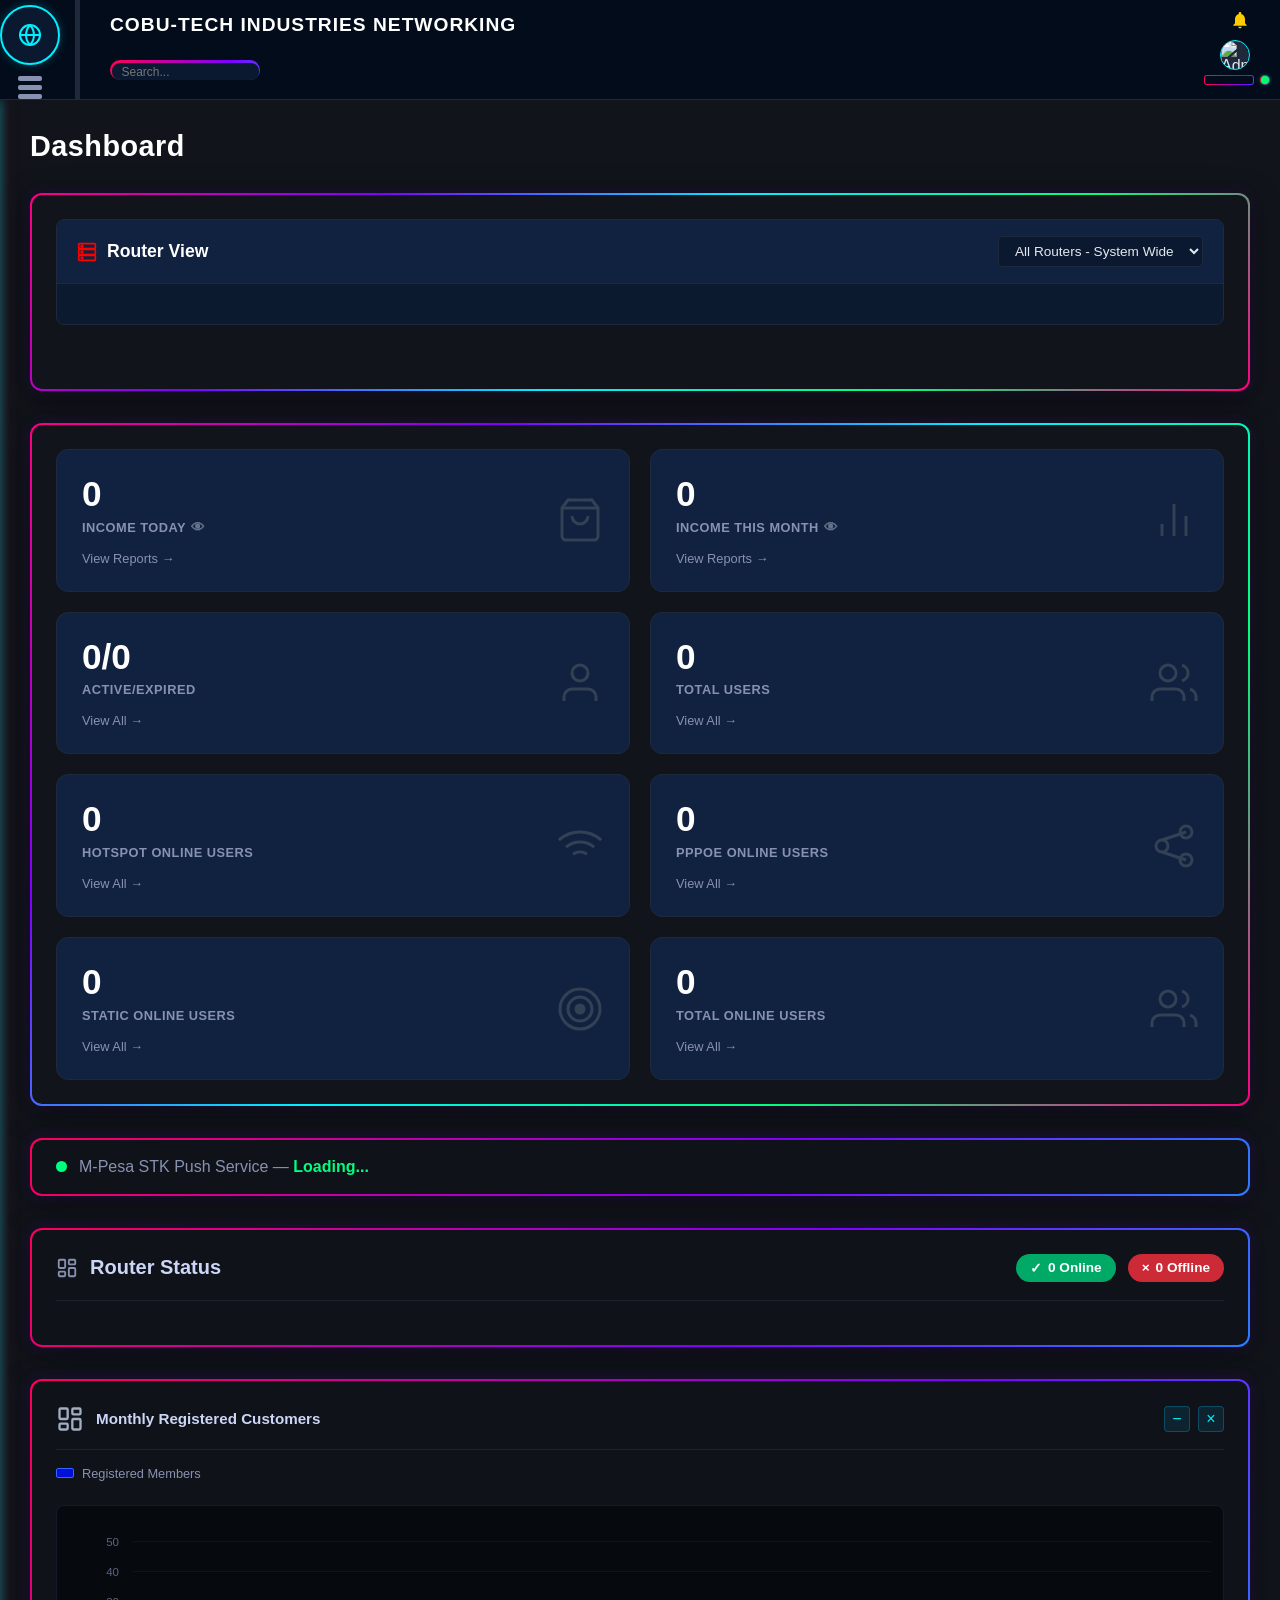
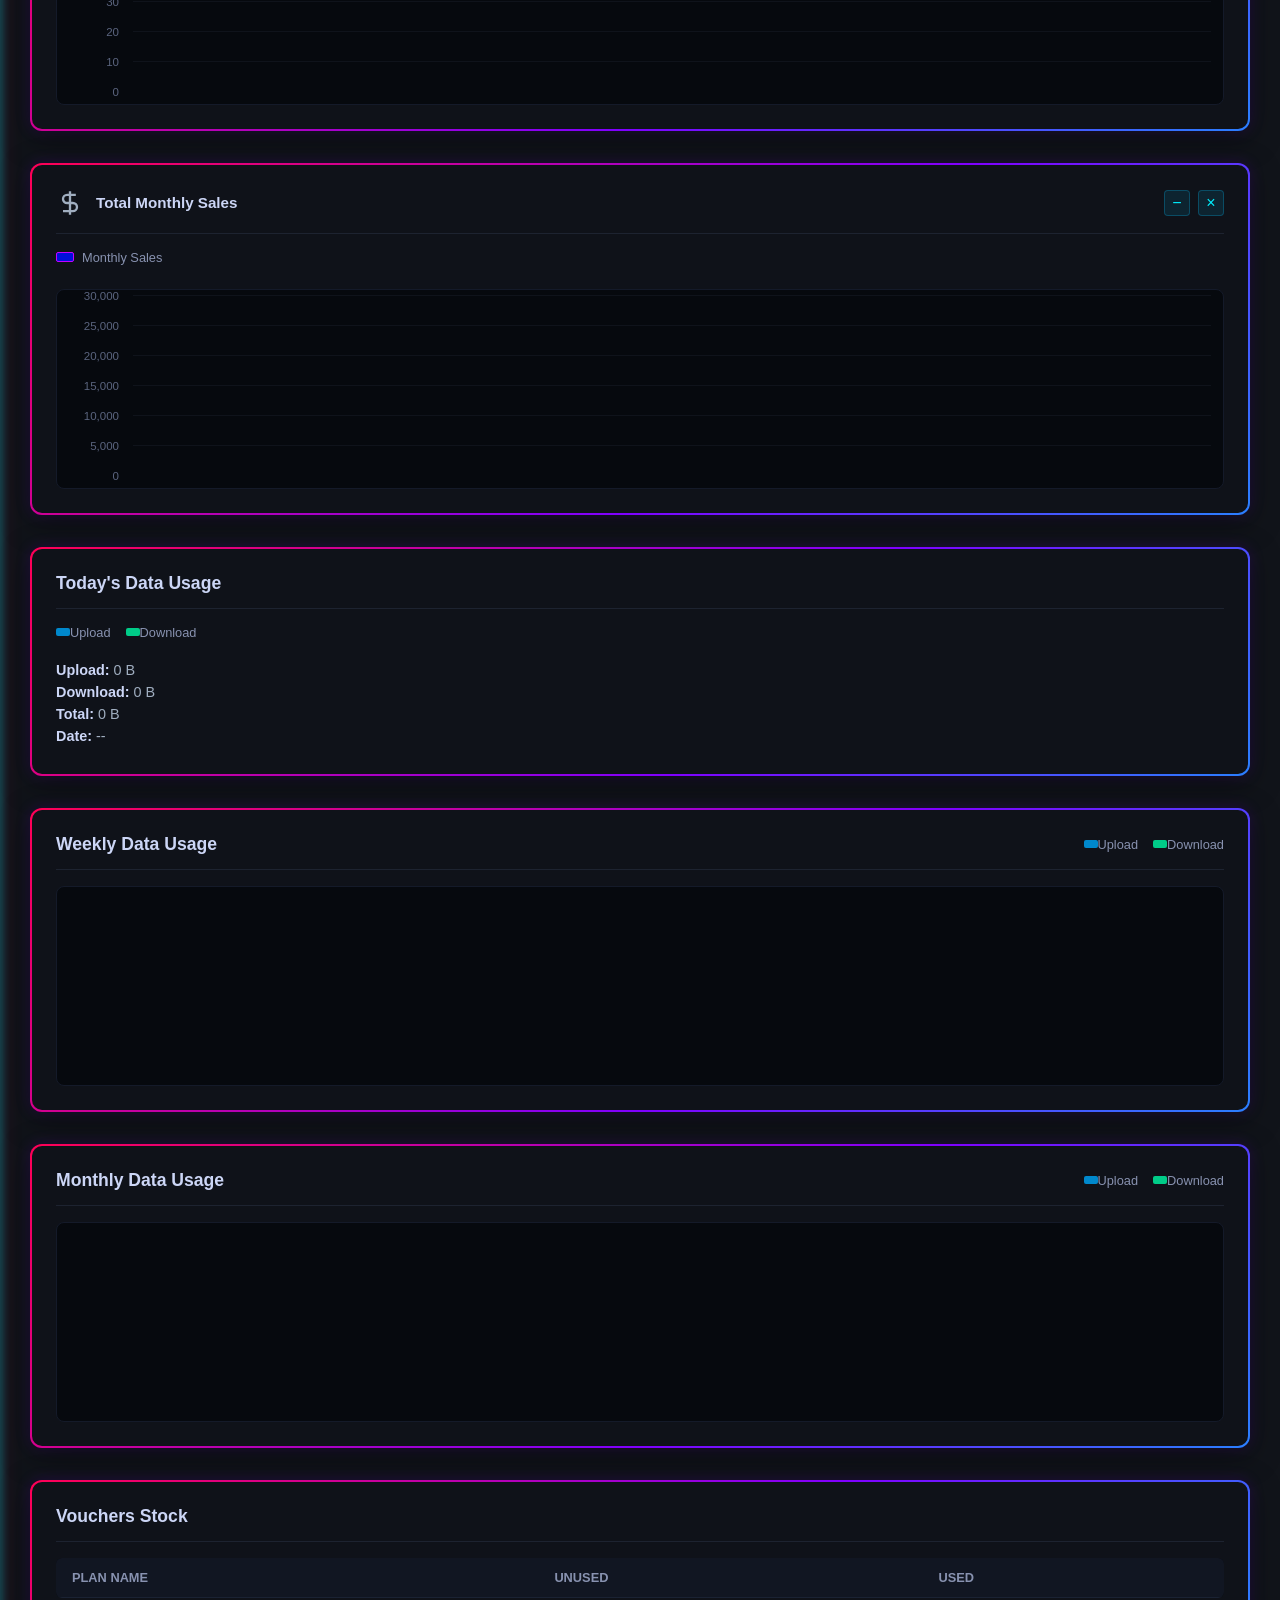
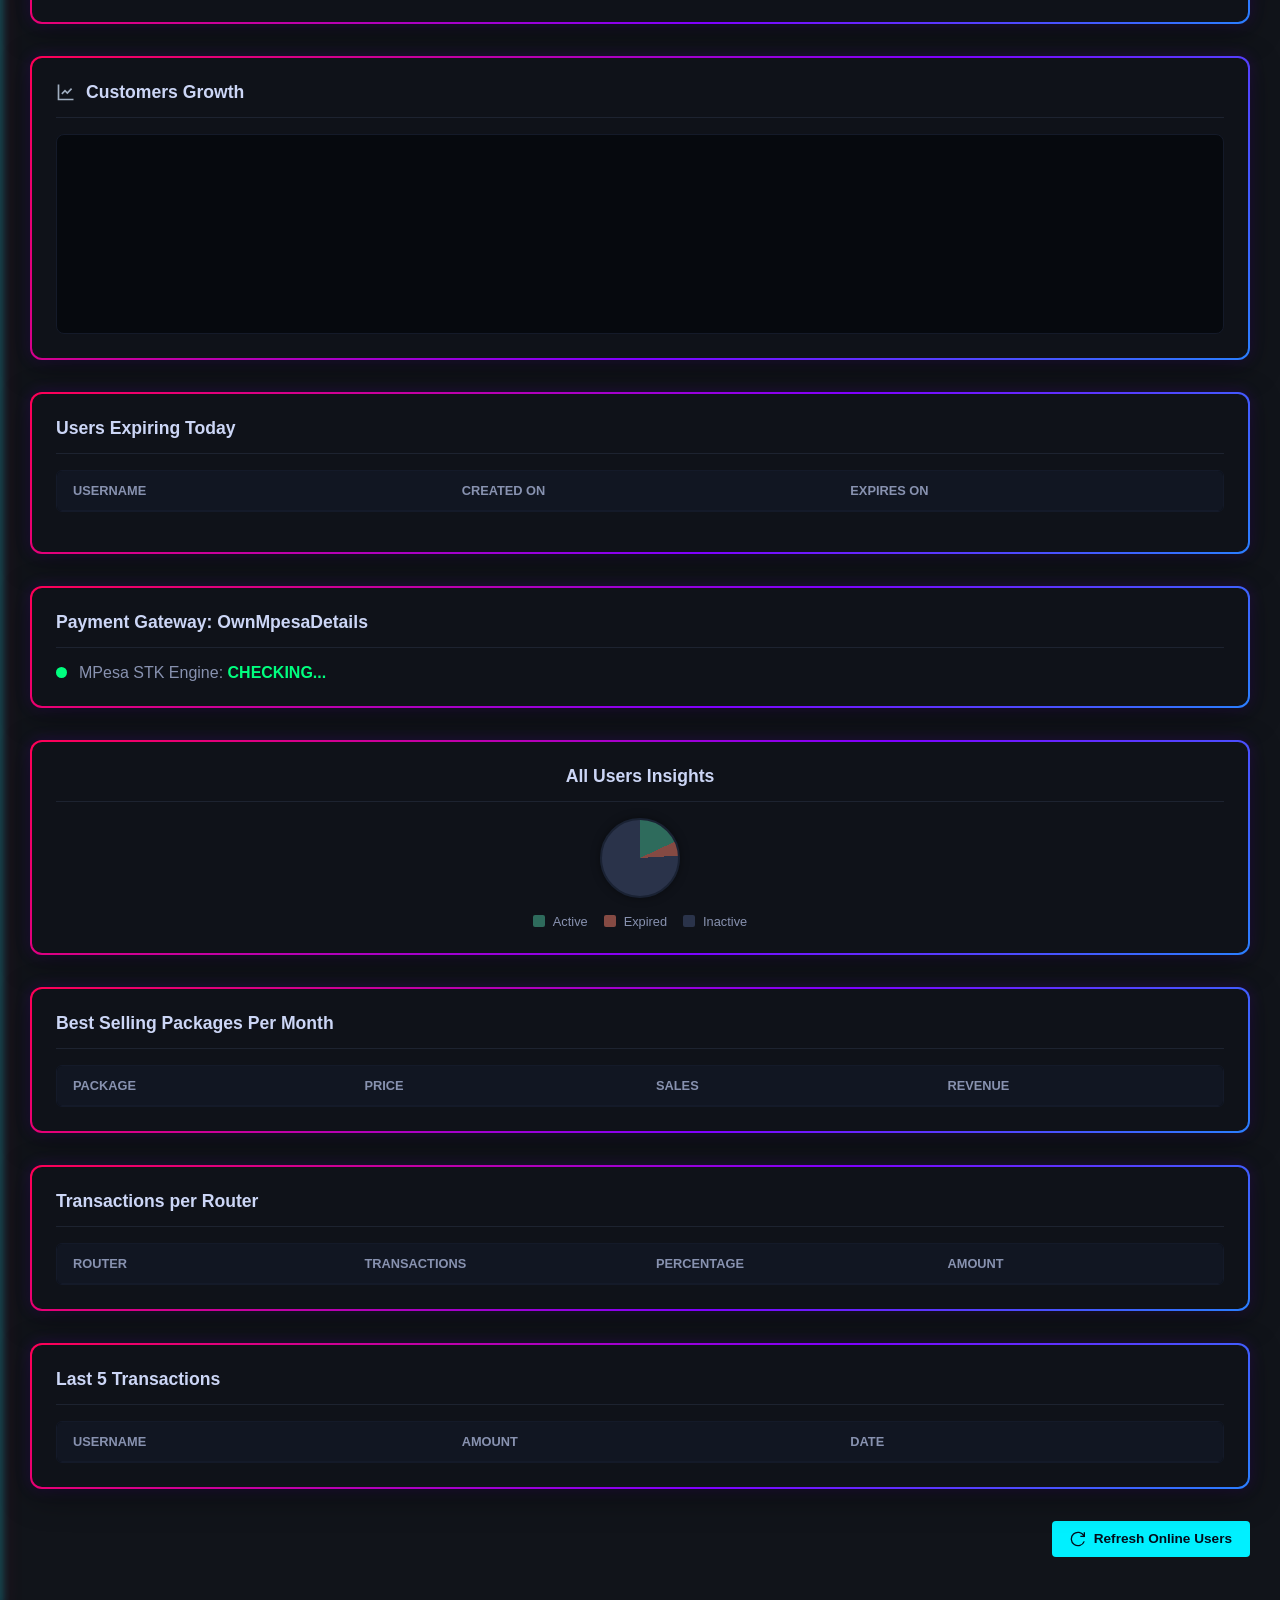
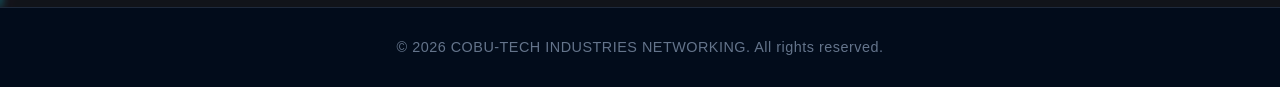
==== commit d8f9cecb: "Update index.html" ====
--- a/index.html
+++ b/index.html
@@ -8,7 +8,6 @@
 </head>
 <body>
 
-    <!-- Header Frame Section (Fixed 100px Height Matrix) -->
     <header class="admin-header">
         <div class="header-left">
             <div class="logo-circle">
@@ -48,17 +47,14 @@
         </div>
     </header>
 
-    <!-- Structural Body Wrapper -->
     <div class="admin-wrapper">
-        <!-- Slide-out Sidebar Panel (30% Width) -->
+        
         <aside class="sidebar-panel" id="sidebarPanel">
             <div class="sidebar-header">
                 <button class="close-panel-btn" id="closePanelBtn">&lt;</button>
             </div>
             
-            <!-- Sidebar Navigation Menu -->
             <div class="sidebar-nav-container">
-                <!-- Menu Search Bar -->
                 <div class="sidebar-search-box">
                     <svg class="sidebar-search-icon" xmlns="http://www.w3.org/2000/svg" viewBox="0 0 24 24" fill="none" stroke="currentColor" stroke-width="2" stroke-linecap="round" stroke-linejoin="round">
                         <circle cx="11" cy="11" r="8"></circle>
@@ -67,7 +63,6 @@
                     <input type="text" placeholder="Search menu..." class="sidebar-search-input">
                 </div>
 
-                <!-- Navigation List -->
                 <nav class="sidebar-menu">
                     <a href="#" class="menu-item">
                         <svg class="menu-icon" xmlns="http://www.w3.org/2000/svg" viewBox="0 0 24 24" fill="none" stroke="currentColor" stroke-width="2" stroke-linecap="round" stroke-linejoin="round">
@@ -86,7 +81,7 @@
                         <span class="menu-text">Favorites</span>
                         <span class="menu-arrow">&lt;</span>
                     </a>
-                    <!-- Admins (New Section) -->
+                    
                     <a href="#" class="menu-item">
                         <svg class="menu-icon" xmlns="http://www.w3.org/2000/svg" viewBox="0 0 24 24" fill="none" stroke="currentColor" stroke-width="2" stroke-linecap="round" stroke-linejoin="round">
                             <path d="M16 21v-2a4 4 0 0 0-4-4H5a4 4 0 0 0-4 4v2"></path>
@@ -97,7 +92,6 @@
                         <span class="menu-arrow">&lt;</span>
                     </a>
 
-                    <!-- Customers -->
                     <a href="#" class="menu-item">
                         <svg class="menu-icon" xmlns="http://www.w3.org/2000/svg" viewBox="0 0 24 24" fill="none" stroke="currentColor" stroke-width="2" stroke-linecap="round" stroke-linejoin="round">
                             <path d="M17 21v-2a4 4 0 0 0-4-4H5a4 4 0 0 0-4 4v2"></path>
@@ -109,7 +103,6 @@
                         <span class="menu-arrow">&lt;</span>
                     </a>
 
-                    <!-- Activation -->
                     <a href="#" class="menu-item">
                         <svg class="menu-icon" xmlns="http://www.w3.org/2000/svg" viewBox="0 0 24 24" fill="none" stroke="currentColor" stroke-width="2" stroke-linecap="round" stroke-linejoin="round">
                             <polygon points="13 2 3 14 12 14 11 22 21 10 12 10 13 2"></polygon>
@@ -395,509 +388,467 @@
                 </nav>
             </div>
         </aside>
-<!-- Main Content Area -->
-<main class="main-content" id="mainContent">
-    <div class="dashboard-container">
-        <h1 class="dashboard-title">Dashboard</h1>
-
-        <!-- SECTION 1 ENCLOSURE: Router View -->
-        <div class="rainbow-enclosure">
-            <div class="router-section">
-                <div class="router-header">
-                    <div class="router-header-left">
-                        <svg class="router-header-icon" viewBox="0 0 24 24" fill="none" stroke="currentColor" stroke-width="2">
-                            <rect x="2" y="2" width="20" height="6" rx="1"></rect>
-                            <rect x="2" y="9" width="20" height="6" rx="1"></rect>
-                            <rect x="2" y="16" width="20" height="6" rx="1"></rect>
-                            <circle cx="6" cy="5" r="1" fill="currentColor"></circle>
-                            <circle cx="6" cy="12" r="1" fill="currentColor"></circle>
-                            <circle cx="6" cy="19" r="1" fill="currentColor"></circle>
-                        </svg>
-                        <span>Router View</span>
-                    </div>
-                    <div class="router-header-right">
-                        <select class="router-select" id="router-selector">
-                            <option value="all">All Routers - System Wide</option>
-                        </select>
-                    </div>
-                </div>
-                
-                <!-- Dynamic Router Cards injected here -->
-                <div class="router-grid" id="router-grid-container"></div>
-            </div>
+
+        <main class="main-content" id="mainContent">
+            <div class="dashboard-container">
+                <h1 class="dashboard-title">Dashboard</h1>
+
+                <div class="rainbow-enclosure">
+                    <div class="router-section">
+                        <div class="router-header">
+                            <div class="router-header-left">
+                                <svg class="router-header-icon" viewBox="0 0 24 24" fill="none" stroke="currentColor" stroke-width="2">
+                                    <rect x="2" y="2" width="20" height="6" rx="1"></rect>
+                                    <rect x="2" y="9" width="20" height="6" rx="1"></rect>
+                                    <rect x="2" y="16" width="20" height="6" rx="1"></rect>
+                                    <circle cx="6" cy="5" r="1" fill="currentColor"></circle>
+                                    <circle cx="6" cy="12" r="1" fill="currentColor"></circle>
+                                    <circle cx="6" cy="19" r="1" fill="currentColor"></circle>
+                                </svg>
+                                <span>Router View</span>
+                            </div>
+                            <div class="router-header-right">
+                                <select class="router-select" id="router-selector">
+                                    <option value="all">All Routers - System Wide</option>
+                                </select>
+                            </div>
+                        </div>
+                        
+                        <div class="router-grid" id="router-grid-container"></div>
+                    </div>
+                </div>
+
+                <div class="rainbow-enclosure">
+                    <div class="stats-grid">
+                        <div class="stat-card">
+                            <div class="stat-card-left">
+                                <div class="stat-value" id="stat-income-today">0</div>
+                                <div class="stat-title">INCOME TODAY <span class="eye-icon">👁</span></div>
+                                <a href="#" class="stat-link">View Reports <span class="arrow-icon">→</span></a>
+                            </div>
+                            <div class="stat-card-right">
+                                <svg class="stat-icon" viewBox="0 0 24 24" fill="none" stroke="currentColor" stroke-width="1.5">
+                                    <path d="M6 2L3 6v14a2 2 0 0 0 2 2h14a2 2 0 0 0 2-2V6l-3-4H6z"></path>
+                                    <line x1="3" y1="6" x2="21" y2="6"></line>
+                                    <path d="M16 10a4 4 0 0 1-8 0"></path>
+                                </svg>
+                            </div>
+                        </div>
+
+                        <div class="stat-card">
+                            <div class="stat-card-left">
+                                <div class="stat-value" id="stat-income-month">0</div>
+                                <div class="stat-title">INCOME THIS MONTH <span class="eye-icon">👁</span></div>
+                                <a href="#" class="stat-link">View Reports <span class="arrow-icon">→</span></a>
+                            </div>
+                            <div class="stat-card-right">
+                                <svg class="stat-icon" viewBox="0 0 24 24" fill="none" stroke="currentColor" stroke-width="1.5">
+                                    <line x1="18" y1="20" x2="18" y2="10"></line>
+                                    <line x1="12" y1="20" x2="12" y2="4"></line>
+                                    <line x1="6" y1="20" x2="6" y2="14"></line>
+                                </svg>
+                            </div>
+                        </div>
+
+                        <div class="stat-card">
+                            <div class="stat-card-left">
+                                <div class="stat-value" id="stat-active-expired">0/0</div>
+                                <div class="stat-title">ACTIVE/EXPIRED</div>
+                                <a href="#" class="stat-link">View All <span class="arrow-icon">→</span></a>
+                            </div>
+                            <div class="stat-card-right">
+                                <svg class="stat-icon" viewBox="0 0 24 24" fill="none" stroke="currentColor" stroke-width="1.5">
+                                    <path d="M20 21v-2a4 4 0 0 0-4-4H8a4 4 0 0 0-4 4v2"></path>
+                                    <circle cx="12" cy="7" r="4"></circle>
+                                </svg>
+                            </div>
+                        </div>
+
+                        <div class="stat-card">
+                            <div class="stat-card-left">
+                                <div class="stat-value" id="stat-total-users">0</div>
+                                <div class="stat-title">TOTAL USERS</div>
+                                <a href="#" class="stat-link">View All <span class="arrow-icon">→</span></a>
+                            </div>
+                            <div class="stat-card-right">
+                                <svg class="stat-icon" viewBox="0 0 24 24" fill="none" stroke="currentColor" stroke-width="1.5">
+                                    <path d="M17 21v-2a4 4 0 0 0-4-4H5a4 4 0 0 0-4 4v2"></path>
+                                    <circle cx="9" cy="7" r="4"></circle>
+                                    <path d="M23 21v-2a4 4 0 0 0-3-3.87"></path>
+                                    <path d="M16 3.13a4 4 0 0 1 0 7.75"></path>
+                                </svg>
+                            </div>
+                        </div>
+
+                        <div class="stat-card">
+                            <div class="stat-card-left">
+                                <div class="stat-value" id="stat-hotspot-online">0</div>
+                                <div class="stat-title">HOTSPOT ONLINE USERS</div>
+                                <a href="#" class="stat-link">View All <span class="arrow-icon">→</span></a>
+                            </div>
+                            <div class="stat-card-right">
+                                <svg class="stat-icon" viewBox="0 0 24 24" fill="none" stroke="currentColor" stroke-width="1.5">
+                                    <path d="M5 12.55a11 11 0 0 1 14.08 0"></path>
+                                    <path d="M1.42 9a16 16 0 0 1 21.16 0"></path>
+                                    <path d="M8.53 16.11a6 6 0 0 1 6.95 0"></path>
+                                    <line x1="12" y1="20" x2="12.01" y2="20" stroke-width="2"></line>
+                                </svg>
+                            </div>
+                        </div>
+
+                        <div class="stat-card">
+                            <div class="stat-card-left">
+                                <div class="stat-value" id="stat-pppoe-online">0</div>
+                                <div class="stat-title">PPPOE ONLINE USERS</div>
+                                <a href="#" class="stat-link">View All <span class="arrow-icon">→</span></a>
+                            </div>
+                            <div class="stat-card-right">
+                                <svg class="stat-icon" viewBox="0 0 24 24" fill="none" stroke="currentColor" stroke-width="1.5">
+                                    <circle cx="18" cy="5" r="3"></circle>
+                                    <circle cx="6" cy="12" r="3"></circle>
+                                    <circle cx="18" cy="19" r="3"></circle>
+                                    <path d="M6 15l12 4"></path>
+                                    <path d="M6 9l12-4"></path>
+                                </svg>
+                            </div>
+                        </div>
+
+                        <div class="stat-card">
+                            <div class="stat-card-left">
+                                <div class="stat-value" id="stat-static-online">0</div>
+                                <div class="stat-title">STATIC ONLINE USERS</div>
+                                <a href="#" class="stat-link">View All <span class="arrow-icon">→</span></a>
+                            </div>
+                            <div class="stat-card-right">
+                                <svg class="stat-icon" viewBox="0 0 24 24" fill="none" stroke="currentColor" stroke-width="1.5">
+                                    <circle cx="12" cy="12" r="10"></circle>
+                                    <circle cx="12" cy="12" r="6"></circle>
+                                    <circle cx="12" cy="12" r="2" fill="currentColor"></circle>
+                                </svg>
+                            </div>
+                        </div>
+
+                        <div class="stat-card">
+                            <div class="stat-card-left">
+                                <div class="stat-value" id="stat-total-online">0</div>
+                                <div class="stat-title">TOTAL ONLINE USERS</div>
+                                <a href="#" class="stat-link">View All <span class="arrow-icon">→</span></a>
+                            </div>
+                            <div class="stat-card-right">
+                                <svg class="stat-icon" viewBox="0 0 24 24" fill="none" stroke="currentColor" stroke-width="1.5">
+                                    <path d="M17 21v-2a4 4 0 0 0-4-4H5a4 4 0 0 0-4 4v2"></path>
+                                    <circle cx="9" cy="7" r="4"></circle>
+                                    <path d="M23 21v-2a4 4 0 0 0-3-3.87"></path>
+                                    <path d="M16 3.13a4 4 0 0 1 0 7.75"></path>
+                                </svg>
+                            </div>
+                        </div>
+                    </div>
+                </div>
+
+                <div class="live-rainbow-enclosure mpesa-status-bar">
+                    <div class="mpesa-status-content">
+                        <span class="stk-live-dot"></span>
+                        <span class="mpesa-text" id="mpesa-status-text">M-Pesa STK Push Service — <span class="highlight-green">Loading...</span></span>
+                    </div>
+                </div>
+
+                <div class="live-rainbow-enclosure">
+                    <div class="router-status-container">
+                        <div class="router-status-header">
+                            <div class="header-title">
+                                <svg class="header-icon" viewBox="0 0 24 24" fill="none" stroke="currentColor" stroke-width="2">
+                                    <rect x="3" y="3" width="7" height="9" rx="1"></rect>
+                                    <rect x="14" y="3" width="7" height="5" rx="1"></rect>
+                                    <rect x="14" y="12" width="7" height="9" rx="1"></rect>
+                                    <rect x="3" y="16" width="7" height="5" rx="1"></rect>
+                                </svg>
+                                <h2>Router Status</h2>
+                            </div>
+                            <div class="header-badges">
+                                <span class="badge badge-green" id="badge-online">
+                                    <span class="badge-icon">✓</span> 0 Online
+                                </span>
+                                <span class="badge badge-red" id="badge-offline">
+                                    <span class="badge-icon">×</span> 0 Offline
+                                </span>
+                            </div>
+                        </div>
+
+                        <div class="router-status-grid" id="router-status-grid"></div>
+                    </div>
+                </div>
+
+                <div class="live-rainbow-enclosure">
+                    <div class="chart-panel">
+                        <div class="chart-panel-header">
+                            <div class="chart-title">
+                                <svg class="header-icon" viewBox="0 0 24 24" fill="none" stroke="currentColor" stroke-width="2">
+                                    <rect x="3" y="3" width="7" height="9" rx="1"></rect>
+                                    <rect x="14" y="3" width="7" height="5" rx="1"></rect>
+                                    <rect x="14" y="12" width="7" height="9" rx="1"></rect>
+                                    <rect x="3" y="16" width="7" height="5" rx="1"></rect>
+                                </svg>
+                                <h2>Monthly Registered Customers</h2>
+                            </div>
+                            <div class="chart-actions">
+                                <button class="action-btn minimize-btn">−</button>
+                                <button class="action-btn close-btn">×</button>
+                            </div>
+                        </div>
+                        <div class="chart-body">
+                            <div class="chart-legend">
+                                <span class="legend-color-box members-box"></span> Registered Members
+                            </div>
+                            <div class="vector-chart-container">
+                                <div class="y-axis-ticks y-axis-customers">
+                                    <span>50</span><span>40</span><span>30</span><span>20</span><span>10</span><span>0</span>
+                                </div>
+                                <div class="chart-graph-wrapper chart-1-grid">
+                                    <div class="grid-lines-container">
+                                        <div class="grid-h-line" style="bottom: 30px;"></div>
+                                        <div class="grid-h-line" style="bottom: 60px;"></div>
+                                        <div class="grid-h-line" style="bottom: 90px;"></div>
+                                        <div class="grid-h-line" style="bottom: 120px;"></div>
+                                        <div class="grid-h-line" style="bottom: 150px;"></div>
+                                    </div>
+                                    <div class="bars-container" id="chart-customers-bars"></div>
+                                </div>
+                            </div>
+                        </div>
+                    </div>
+                </div>
+
+                <div class="live-rainbow-enclosure">
+                    <div class="chart-panel">
+                        <div class="chart-panel-header">
+                            <div class="chart-title">
+                                <svg class="header-icon" viewBox="0 0 24 24" fill="none" stroke="currentColor" stroke-width="2">
+                                    <path d="M12 2v20M17 5H9.5a3.5 3.5 0 0 0 0 7h5a3.5 3.5 0 0 1 0 7H6"></path>
+                                </svg>
+                                <h2>Total Monthly Sales</h2>
+                            </div>
+                            <div class="chart-actions">
+                                <button class="action-btn minimize-btn">−</button>
+                                <button class="action-btn close-btn">×</button>
+                            </div>
+                        </div>
+                        <div class="chart-body">
+                            <div class="chart-legend">
+                                <span class="legend-color-box sales-box"></span> Monthly Sales
+                            </div>
+                            <div class="vector-chart-container">
+                                <div class="y-axis-ticks y-axis-sales">
+                                    <span>30,000</span><span>25,000</span><span>20,000</span><span>15,000</span><span>10,000</span><span>5,000</span><span>0</span>
+                                </div>
+                                <div class="chart-graph-wrapper chart-2-grid">
+                                    <div class="grid-lines-container">
+                                        <div class="grid-h-line" style="bottom: 30px;"></div>
+                                        <div class="grid-h-line" style="bottom: 60px;"></div>
+                                        <div class="grid-h-line" style="bottom: 90px;"></div>
+                                        <div class="grid-h-line" style="bottom: 120px;"></div>
+                                        <div class="grid-h-line" style="bottom: 150px;"></div>
+                                        <div class="grid-h-line" style="bottom: 180px;"></div>
+                                    </div>
+                                    <div class="bars-container blue-purple-bars" id="chart-sales-bars"></div>
+                                </div>
+                            </div>
+                        </div>
+                    </div>
+                </div>
+
+                <div class="live-rainbow-enclosure">
+                    <div class="panel-header-simple">
+                        <h2>Today's Data Usage</h2>
+                    </div>
+                    <div class="usage-stats-content">
+                        <div class="mini-chart-legend">
+                            <span class="legend-pill upload-pill"></span> Upload
+                            <span class="legend-pill download-pill" style="margin-left: 15px;"></span> Download
+                        </div>
+                        <div class="usage-metrics-list">
+                            <p><strong>Upload:</strong> <span id="today-upload">0 B</span></p>
+                            <p><strong>Download:</strong> <span id="today-download">0 B</span></p>
+                            <p><strong>Total:</strong> <span id="today-total">0 B</span></p>
+                            <p><strong>Date:</strong> <span id="today-date">--</span></p>
+                        </div>
+                    </div>
+                </div>
+
+                <div class="live-rainbow-enclosure">
+                    <div class="panel-header-simple">
+                        <h2>Weekly Data Usage</h2>
+                        <div class="mini-chart-legend">
+                            <span class="legend-pill upload-pill"></span> Upload
+                            <span class="legend-pill download-pill" style="margin-left: 15px;"></span> Download
+                        </div>
+                    </div>
+                    <div class="scrollable-chart-area">
+                        <div class="chart-scroll-content">
+                            <div class="chart-y-axis" id="weekly-y-axis"></div>
+                            <div class="chart-canvas-container">
+                                <div class="chart-bars-scroll-row" id="weekly-usage-container">
+                                    </div>
+                            </div>
+                        </div>
+                    </div>
+                </div>
+
+                <div class="live-rainbow-enclosure">
+                    <div class="panel-header-simple">
+                        <h2>Monthly Data Usage</h2>
+                        <div class="mini-chart-legend">
+                            <span class="legend-pill upload-pill"></span> Upload
+                            <span class="legend-pill download-pill" style="margin-left: 15px;"></span> Download
+                        </div>
+                    </div>
+                    <div class="scrollable-chart-area">
+                        <div class="chart-scroll-content">
+                            <div class="chart-y-axis" id="monthly-y-axis"></div>
+                            <div class="chart-canvas-container">
+                                <div class="chart-bars-scroll-row" id="monthly-usage-container">
+                                    </div>
+                            </div>
+                        </div>
+                    </div>
+                </div>
+
+                <div class="live-rainbow-enclosure">
+                    <div class="panel-header-simple">
+                        <h2>Vouchers Stock</h2>
+                    </div>
+                    <table class="vouchers-table">
+                        <thead>
+                            <tr><th>PLAN NAME</th><th>UNUSED</th><th>USED</th></tr>
+                        </thead>
+                        <tbody id="vouchers-stock-body">
+                            </tbody>
+                    </table>
+                </div>
+
+                <div class="live-rainbow-enclosure">
+                    <div class="panel-header-simple">
+                        <div class="header-title-flex">
+                            <svg class="chart-growth-icon" viewBox="0 0 24 24" fill="none" stroke="currentColor" stroke-width="2">
+                                <path d="M3 3v18h18M18.7 8l-5.1 5.2-2.8-2.7L7 14.3"></path>
+                            </svg>
+                            <h2>Customers Growth</h2>
+                        </div>
+                    </div>
+                    <div class="scrollable-chart-area">
+                        <div class="chart-scroll-content">
+                            <div class="chart-y-axis" id="growth-y-axis"></div>
+                            <div class="chart-canvas-container">
+                                <div class="chart-bars-scroll-row" id="growth-chart-container">
+                                    </div>
+                            </div>
+                        </div>
+                    </div>
+                </div>
+
+                <div class="live-rainbow-enclosure">
+                    <div class="panel-header-simple">
+                        <h2>Users Expiring Today</h2>
+                    </div>
+                    <div class="scrollable-table-wrapper">
+                        <table class="equal-cols-table three-cols">
+                            <thead>
+                                <tr><th>USERNAME</th><th>CREATED ON</th><th>EXPIRES ON</th></tr>
+                            </thead>
+                            <tbody id="expiring-users-body">
+                                </tbody>
+                        </table>
+                    </div>
+                    <div class="table-pagination" id="expiring-users-pagination"></div>
+                </div>
+
+                <div class="live-rainbow-enclosure">
+                    <div class="panel-header-simple">
+                        <h2>Payment Gateway: OwnMpesaDetails</h2>
+                    </div>
+                    <div class="mpesa-gateway-content">
+                        <div class="mpesa-status-content">
+                            <span class="stk-live-dot"></span> 
+                            <span>MPesa STK Engine: <span class="highlight-green" id="mpesa-gateway-status">CHECKING...</span></span>
+                        </div>
+                    </div>
+                </div>
+
+                <div class="live-rainbow-enclosure">
+                    <div class="panel-header-simple" style="justify-content: center;">
+                        <h2>All Users Insights</h2>
+                    </div>
+                    <div class="pie-chart-section-wrapper">
+                        <div class="insights-pie-chart" id="users-pie-chart"></div>
+                        <div class="pie-chart-legend">
+                            <span class="legend-item"><span class="legend-color active-color"></span> Active</span>
+                            <span class="legend-item"><span class="legend-color expired-color"></span> Expired</span>
+                            <span class="legend-item"><span class="legend-color inactive-color"></span> Inactive</span>
+                        </div>
+                    </div>
+                </div>
+
+                <div class="live-rainbow-enclosure">
+                    <div class="panel-header-simple">
+                        <h2>Best Selling Packages Per Month</h2>
+                    </div>
+                    <div class="scrollable-table-wrapper">
+                        <table class="equal-cols-table four-cols">
+                            <thead>
+                                <tr><th>PACKAGE</th><th>PRICE</th><th>SALES</th><th>REVENUE</th></tr>
+                            </thead>
+                            <tbody id="best-selling-body">
+                                </tbody>
+                        </table>
+                    </div>
+                </div>
+
+                <div class="live-rainbow-enclosure">
+                    <div class="panel-header-simple">
+                        <h2>Transactions per Router</h2>
+                    </div>
+                    <div class="scrollable-table-wrapper">
+                        <table class="equal-cols-table four-cols">
+                            <thead>
+                                <tr><th>ROUTER</th><th>TRANSACTIONS</th><th>PERCENTAGE</th><th>AMOUNT</th></tr>
+                            </thead>
+                            <tbody id="router-trans-body">
+                                </tbody>
+                        </table>
+                    </div>
+                </div>
+
+                <div class="live-rainbow-enclosure">
+                    <div class="panel-header-simple">
+                        <h2>Last 5 Transactions</h2>
+                    </div>
+                    <div class="scrollable-table-wrapper">
+                        <table class="equal-cols-table three-cols">
+                            <thead>
+                                <tr><th>USERNAME</th><th>AMOUNT</th><th>DATE</th></tr>
+                            </thead>
+                            <tbody id="last-trans-body">
+                                </tbody>
+                        </table>
+                    </div>
+                </div>
+
+                <div class="refresh-container">
+                    <button class="refresh-btn" id="refresh-users-btn">
+                        <svg class="refresh-icon" viewBox="0 0 24 24" fill="none" stroke="currentColor" stroke-width="2">
+                            <path d="M21.5 2v6h-6M21.34 15.57a10 10 0 1 1-.57-8.38l.73-2.19"></path>
+                        </svg>
+                        Refresh Online Users
+                    </button>
+                </div>
+
+            </div> </main> </div> <footer class="admin-footer">
+        <div class="footer-content">
+            <p class="copyright">&copy; 2026 COBU-TECH INDUSTRIES NETWORKING. All rights reserved.</p>
         </div>
-
-        <!-- SECTION 2 ENCLOSURE: Stats Card Grid -->
-        <div class="rainbow-enclosure">
-            <div class="stats-grid">
-                <!-- Card 1: Income Today -->
-                <div class="stat-card">
-                    <div class="stat-card-left">
-                        <div class="stat-value" id="stat-income-today">0</div>
-                        <div class="stat-title">INCOME TODAY <span class="eye-icon">👁</span></div>
-                        <a href="#" class="stat-link">View Reports <span class="arrow-icon">→</span></a>
-                    </div>
-                    <div class="stat-card-right">
-                        <svg class="stat-icon" viewBox="0 0 24 24" fill="none" stroke="currentColor" stroke-width="1.5">
-                            <path d="M6 2L3 6v14a2 2 0 0 0 2 2h14a2 2 0 0 0 2-2V6l-3-4H6z"></path>
-                            <line x1="3" y1="6" x2="21" y2="6"></line>
-                            <path d="M16 10a4 4 0 0 1-8 0"></path>
-                        </svg>
-                    </div>
-                </div>
-
-                <!-- Card 2: Income Month -->
-                <div class="stat-card">
-                    <div class="stat-card-left">
-                        <div class="stat-value" id="stat-income-month">0</div>
-                        <div class="stat-title">INCOME THIS MONTH <span class="eye-icon">👁</span></div>
-                        <a href="#" class="stat-link">View Reports <span class="arrow-icon">→</span></a>
-                    </div>
-                    <div class="stat-card-right">
-                        <svg class="stat-icon" viewBox="0 0 24 24" fill="none" stroke="currentColor" stroke-width="1.5">
-                            <line x1="18" y1="20" x2="18" y2="10"></line>
-                            <line x1="12" y1="20" x2="12" y2="4"></line>
-                            <line x1="6" y1="20" x2="6" y2="14"></line>
-                        </svg>
-                    </div>
-                </div>
-
-                <!-- Card 3: Active/Expired -->
-                <div class="stat-card">
-                    <div class="stat-card-left">
-                        <div class="stat-value" id="stat-active-expired">0/0</div>
-                        <div class="stat-title">ACTIVE/EXPIRED</div>
-                        <a href="#" class="stat-link">View All <span class="arrow-icon">→</span></a>
-                    </div>
-                    <div class="stat-card-right">
-                        <svg class="stat-icon" viewBox="0 0 24 24" fill="none" stroke="currentColor" stroke-width="1.5">
-                            <path d="M20 21v-2a4 4 0 0 0-4-4H8a4 4 0 0 0-4 4v2"></path>
-                            <circle cx="12" cy="7" r="4"></circle>
-                        </svg>
-                    </div>
-                </div>
-
-                <!-- Card 4: Total Users -->
-                <div class="stat-card">
-                    <div class="stat-card-left">
-                        <div class="stat-value" id="stat-total-users">0</div>
-                        <div class="stat-title">TOTAL USERS</div>
-                        <a href="#" class="stat-link">View All <span class="arrow-icon">→</span></a>
-                    </div>
-                    <div class="stat-card-right">
-                        <svg class="stat-icon" viewBox="0 0 24 24" fill="none" stroke="currentColor" stroke-width="1.5">
-                            <path d="M17 21v-2a4 4 0 0 0-4-4H5a4 4 0 0 0-4 4v2"></path>
-                            <circle cx="9" cy="7" r="4"></circle>
-                            <path d="M23 21v-2a4 4 0 0 0-3-3.87"></path>
-                            <path d="M16 3.13a4 4 0 0 1 0 7.75"></path>
-                        </svg>
-                    </div>
-                </div>
-
-                <!-- Card 5: Hotspot Online -->
-                <div class="stat-card">
-                    <div class="stat-card-left">
-                        <div class="stat-value" id="stat-hotspot-online">0</div>
-                        <div class="stat-title">HOTSPOT ONLINE USERS</div>
-                        <a href="#" class="stat-link">View All <span class="arrow-icon">→</span></a>
-                    </div>
-                    <div class="stat-card-right">
-                        <svg class="stat-icon" viewBox="0 0 24 24" fill="none" stroke="currentColor" stroke-width="1.5">
-                            <path d="M5 12.55a11 11 0 0 1 14.08 0"></path>
-                            <path d="M1.42 9a16 16 0 0 1 21.16 0"></path>
-                            <path d="M8.53 16.11a6 6 0 0 1 6.95 0"></path>
-                            <line x1="12" y1="20" x2="12.01" y2="20" stroke-width="2"></line>
-                        </svg>
-                    </div>
-                </div>
-
-                <!-- Card 6: PPPoE Online -->
-                <div class="stat-card">
-                    <div class="stat-card-left">
-                        <div class="stat-value" id="stat-pppoe-online">0</div>
-                        <div class="stat-title">PPPOE ONLINE USERS</div>
-                        <a href="#" class="stat-link">View All <span class="arrow-icon">→</span></a>
-                    </div>
-                    <div class="stat-card-right">
-                        <svg class="stat-icon" viewBox="0 0 24 24" fill="none" stroke="currentColor" stroke-width="1.5">
-                            <circle cx="18" cy="5" r="3"></circle>
-                            <circle cx="6" cy="12" r="3"></circle>
-                            <circle cx="18" cy="19" r="3"></circle>
-                            <path d="M6 15l12 4"></path>
-                            <path d="M6 9l12-4"></path>
-                        </svg>
-                    </div>
-                </div>
-
-                <!-- Card 7: Static Online -->
-                <div class="stat-card">
-                    <div class="stat-card-left">
-                        <div class="stat-value" id="stat-static-online">0</div>
-                        <div class="stat-title">STATIC ONLINE USERS</div>
-                        <a href="#" class="stat-link">View All <span class="arrow-icon">→</span></a>
-                    </div>
-                    <div class="stat-card-right">
-                        <svg class="stat-icon" viewBox="0 0 24 24" fill="none" stroke="currentColor" stroke-width="1.5">
-                            <circle cx="12" cy="12" r="10"></circle>
-                            <circle cx="12" cy="12" r="6"></circle>
-                            <circle cx="12" cy="12" r="2" fill="currentColor"></circle>
-                        </svg>
-                    </div>
-                </div>
-
-                <!-- Card 8: Total Online -->
-                <div class="stat-card">
-                    <div class="stat-card-left">
-                        <div class="stat-value" id="stat-total-online">0</div>
-                        <div class="stat-title">TOTAL ONLINE USERS</div>
-                        <a href="#" class="stat-link">View All <span class="arrow-icon">→</span></a>
-                    </div>
-                    <div class="stat-card-right">
-                        <svg class="stat-icon" viewBox="0 0 24 24" fill="none" stroke="currentColor" stroke-width="1.5">
-                            <path d="M17 21v-2a4 4 0 0 0-4-4H5a4 4 0 0 0-4 4v2"></path>
-                            <circle cx="9" cy="7" r="4"></circle>
-                            <path d="M23 21v-2a4 4 0 0 0-3-3.87"></path>
-                            <path d="M16 3.13a4 4 0 0 1 0 7.75"></path>
-                        </svg>
-                    </div>
-                </div>
-            </div>
-        </div>
-
-        <!-- Refresh Action Footer -->
-        <div class="refresh-container">
-            <button class="refresh-btn" id="refresh-users-btn">
-                <svg class="refresh-icon" viewBox="0 0 24 24" fill="none" stroke="currentColor" stroke-width="2">
-                    <path d="M21.5 2v6h-6M21.34 15.57a10 10 0 1 1-.57-8.38l.73-2.19"></path>
-                </svg>
-                Refresh Online Users
-            </button>
-        </div>
-    </div>
-</main>
-<!-- ================= LIVE SECTIONS ================= -->
-
-<!-- 1. M-PESA STK PUSH SERVICE -->
-<div class="live-rainbow-enclosure mpesa-status-bar">
-    <div class="mpesa-status-content">
-        <span class="stk-live-dot"></span>
-        <span class="mpesa-text" id="mpesa-status-text">M-Pesa STK Push Service — <span class="highlight-green">Loading...</span></span>
-    </div>
-</div>
-
-<!-- 2. ROUTER STATUS SECTION -->
-<div class="live-rainbow-enclosure">
-    <div class="router-status-container">
-        <div class="router-status-header">
-            <div class="header-title">
-                <svg class="header-icon" viewBox="0 0 24 24" fill="none" stroke="currentColor" stroke-width="2">
-                    <rect x="3" y="3" width="7" height="9" rx="1"></rect>
-                    <rect x="14" y="3" width="7" height="5" rx="1"></rect>
-                    <rect x="14" y="12" width="7" height="9" rx="1"></rect>
-                    <rect x="3" y="16" width="7" height="5" rx="1"></rect>
-                </svg>
-                <h2>Router Status</h2>
-            </div>
-            <div class="header-badges">
-                <span class="badge badge-green" id="badge-online">
-                    <span class="badge-icon">✓</span> 0 Online
-                </span>
-                <span class="badge badge-red" id="badge-offline">
-                    <span class="badge-icon">×</span> 0 Offline
-                </span>
-            </div>
-        </div>
-
-        <!-- Router Cards dynamically injected here -->
-        <div class="router-status-grid" id="router-status-grid"></div>
-    </div>
-</div>
-
-<!-- 3. MONTHLY REGISTERED CUSTOMERS SECTION -->
-<div class="live-rainbow-enclosure">
-    <div class="chart-panel">
-        <div class="chart-panel-header">
-            <div class="chart-title">
-                <svg class="header-icon" viewBox="0 0 24 24" fill="none" stroke="currentColor" stroke-width="2">
-                    <rect x="3" y="3" width="7" height="9" rx="1"></rect>
-                    <rect x="14" y="3" width="7" height="5" rx="1"></rect>
-                    <rect x="14" y="12" width="7" height="9" rx="1"></rect>
-                    <rect x="3" y="16" width="7" height="5" rx="1"></rect>
-                </svg>
-                <h2>Monthly Registered Customers</h2>
-            </div>
-            <div class="chart-actions">
-                <button class="action-btn minimize-btn">−</button>
-                <button class="action-btn close-btn">×</button>
-            </div>
-        </div>
-        <div class="chart-body">
-            <div class="chart-legend">
-                <span class="legend-color-box members-box"></span> Registered Members
-            </div>
-            <div class="vector-chart-container">
-                <div class="y-axis-ticks y-axis-customers">
-                    <span>50</span><span>40</span><span>30</span><span>20</span><span>10</span><span>0</span>
-                </div>
-                <div class="chart-graph-wrapper chart-1-grid">
-                    <div class="grid-lines-container">
-                        <div class="grid-h-line" style="bottom: 30px;"></div>
-                        <div class="grid-h-line" style="bottom: 60px;"></div>
-                        <div class="grid-h-line" style="bottom: 90px;"></div>
-                        <div class="grid-h-line" style="bottom: 120px;"></div>
-                        <div class="grid-h-line" style="bottom: 150px;"></div>
-                    </div>
-                    <!-- Monthly bars generated here via JS -->
-                    <div class="bars-container" id="chart-customers-bars"></div>
-                </div>
-            </div>
-        </div>
-    </div>
-</div>
-
-<!-- 4. TOTAL MONTHLY SALES SECTION -->
-<div class="live-rainbow-enclosure">
-    <div class="chart-panel">
-        <div class="chart-panel-header">
-            <div class="chart-title">
-                <svg class="header-icon" viewBox="0 0 24 24" fill="none" stroke="currentColor" stroke-width="2">
-                    <path d="M12 2v20M17 5H9.5a3.5 3.5 0 0 0 0 7h5a3.5 3.5 0 0 1 0 7H6"></path>
-                </svg>
-                <h2>Total Monthly Sales</h2>
-            </div>
-            <div class="chart-actions">
-                <button class="action-btn minimize-btn">−</button>
-                <button class="action-btn close-btn">×</button>
-            </div>
-        </div>
-        <div class="chart-body">
-            <div class="chart-legend">
-                <span class="legend-color-box sales-box"></span> Monthly Sales
-            </div>
-            <div class="vector-chart-container">
-                <div class="y-axis-ticks y-axis-sales">
-                    <span>30,000</span><span>25,000</span><span>20,000</span><span>15,000</span><span>10,000</span><span>5,000</span><span>0</span>
-                </div>
-                <div class="chart-graph-wrapper chart-2-grid">
-                    <div class="grid-lines-container">
-                        <div class="grid-h-line" style="bottom: 30px;"></div>
-                        <div class="grid-h-line" style="bottom: 60px;"></div>
-                        <div class="grid-h-line" style="bottom: 90px;"></div>
-                        <div class="grid-h-line" style="bottom: 120px;"></div>
-                        <div class="grid-h-line" style="bottom: 150px;"></div>
-                        <div class="grid-h-line" style="bottom: 180px;"></div>
-                    </div>
-                    <!-- Monthly sales bars generated here via JS -->
-                    <div class="bars-container blue-purple-bars" id="chart-sales-bars"></div>
-                </div>
-            </div>
-        </div>
-    </div>
-</div>
-<!-- ================= LIVE SECTIONS ================= -->
-
-<!-- 1. TODAY'S DATA USAGE -->
-<div class="live-rainbow-enclosure">
-    <div class="panel-header-simple">
-        <h2>Today's Data Usage</h2>
-    </div>
-    <div class="usage-stats-content">
-        <div class="mini-chart-legend">
-            <span class="legend-pill upload-pill"></span> Upload
-            <span class="legend-pill download-pill" style="margin-left: 15px;"></span> Download
-        </div>
-        <div class="usage-metrics-list">
-            <p><strong>Upload:</strong> <span id="today-upload">0 B</span></p>
-            <p><strong>Download:</strong> <span id="today-download">0 B</span></p>
-            <p><strong>Total:</strong> <span id="today-total">0 B</span></p>
-            <p><strong>Date:</strong> <span id="today-date">--</span></p>
-        </div>
-    </div>
-</div>
-
-<!-- 2. WEEKLY DATA USAGE -->
-<div class="live-rainbow-enclosure">
-    <div class="panel-header-simple">
-        <h2>Weekly Data Usage</h2>
-        <div class="mini-chart-legend">
-            <span class="legend-pill upload-pill"></span> Upload
-            <span class="legend-pill download-pill" style="margin-left: 15px;"></span> Download
-        </div>
-    </div>
-    <div class="scrollable-chart-area">
-        <div class="chart-scroll-content">
-            <div class="chart-y-axis" id="weekly-y-axis"></div>
-            <div class="chart-canvas-container">
-                <div class="chart-bars-scroll-row" id="weekly-usage-container">
-                    <!-- Dynamic weekly bars injected here -->
-                </div>
-            </div>
-        </div>
-    </div>
-</div>
-
-<!-- 3. MONTHLY DATA USAGE -->
-<div class="live-rainbow-enclosure">
-    <div class="panel-header-simple">
-        <h2>Monthly Data Usage</h2>
-        <div class="mini-chart-legend">
-            <span class="legend-pill upload-pill"></span> Upload
-            <span class="legend-pill download-pill" style="margin-left: 15px;"></span> Download
-        </div>
-    </div>
-    <div class="scrollable-chart-area">
-        <div class="chart-scroll-content">
-            <div class="chart-y-axis" id="monthly-y-axis"></div>
-            <div class="chart-canvas-container">
-                <div class="chart-bars-scroll-row" id="monthly-usage-container">
-                    <!-- Dynamic monthly bars injected here -->
-                </div>
-            </div>
-        </div>
-    </div>
-</div>
-
-<!-- 4. VOUCHERS STOCK -->
-<div class="live-rainbow-enclosure">
-    <div class="panel-header-simple">
-        <h2>Vouchers Stock</h2>
-    </div>
-    <table class="vouchers-table">
-        <thead>
-            <tr><th>PLAN NAME</th><th>UNUSED</th><th>USED</th></tr>
-        </thead>
-        <tbody id="vouchers-stock-body">
-            <!-- Dynamic rows injected here -->
-        </tbody>
-    </table>
-</div>
-
-<!-- 5. CUSTOMERS GROWTH -->
-<div class="live-rainbow-enclosure">
-    <div class="panel-header-simple">
-        <div class="header-title-flex">
-            <svg class="chart-growth-icon" viewBox="0 0 24 24" fill="none" stroke="currentColor" stroke-width="2">
-                <path d="M3 3v18h18M18.7 8l-5.1 5.2-2.8-2.7L7 14.3"></path>
-            </svg>
-            <h2>Customers Growth</h2>
-        </div>
-    </div>
-    <div class="scrollable-chart-area">
-        <div class="chart-scroll-content">
-            <div class="chart-y-axis" id="growth-y-axis"></div>
-            <div class="chart-canvas-container">
-                <div class="chart-bars-scroll-row" id="growth-chart-container">
-                    <!-- Dynamic growth nodes injected here -->
-                </div>
-            </div>
-        </div>
-    </div>
-</div>
-
-<!-- 6. USERS EXPIRING TODAY -->
-<div class="live-rainbow-enclosure">
-    <div class="panel-header-simple">
-        <h2>Users Expiring Today</h2>
-    </div>
-    <div class="scrollable-table-wrapper">
-        <table class="equal-cols-table three-cols">
-            <thead>
-                <tr><th>USERNAME</th><th>CREATED ON</th><th>EXPIRES ON</th></tr>
-            </thead>
-            <tbody id="expiring-users-body">
-                <!-- Dynamic rows injected here -->
-            </tbody>
-        </table>
-    </div>
-    <div class="table-pagination" id="expiring-users-pagination"></div>
-</div>
-
-<!-- 7. PAYMENT GATEWAY -->
-<div class="live-rainbow-enclosure">
-    <div class="panel-header-simple">
-        <h2>Payment Gateway: OwnMpesaDetails</h2>
-    </div>
-    <div class="mpesa-gateway-content">
-        <div class="mpesa-status-content">
-            <span class="stk-live-dot"></span> 
-            <span>MPesa STK Engine: <span class="highlight-green" id="mpesa-gateway-status">CHECKING...</span></span>
-        </div>
-    </div>
-</div>
-
-<!-- 8. ALL USERS INSIGHTS -->
-<div class="live-rainbow-enclosure">
-    <div class="panel-header-simple" style="justify-content: center;">
-        <h2>All Users Insights</h2>
-    </div>
-    <div class="pie-chart-section-wrapper">
-        <div class="insights-pie-chart" id="users-pie-chart"></div>
-        <div class="pie-chart-legend">
-            <span class="legend-item"><span class="legend-color active-color"></span> Active</span>
-            <span class="legend-item"><span class="legend-color expired-color"></span> Expired</span>
-            <span class="legend-item"><span class="legend-color inactive-color"></span> Inactive</span>
-        </div>
-    </div>
-</div>
-
-<!-- 9. BEST SELLING PACKAGES -->
-<div class="live-rainbow-enclosure">
-    <div class="panel-header-simple">
-        <h2>Best Selling Packages Per Month</h2>
-    </div>
-    <div class="scrollable-table-wrapper">
-        <table class="equal-cols-table four-cols">
-            <thead>
-                <tr><th>PACKAGE</th><th>PRICE</th><th>SALES</th><th>REVENUE</th></tr>
-            </thead>
-            <tbody id="best-selling-body">
-                <!-- Dynamic rows injected here -->
-            </tbody>
-        </table>
-    </div>
-</div>
-
-<!-- 10. TRANSACTIONS PER ROUTER -->
-<div class="live-rainbow-enclosure">
-    <div class="panel-header-simple">
-        <h2>Transactions per Router</h2>
-    </div>
-    <div class="scrollable-table-wrapper">
-        <table class="equal-cols-table four-cols">
-            <thead>
-                <tr><th>ROUTER</th><th>TRANSACTIONS</th><th>PERCENTAGE</th><th>AMOUNT</th></tr>
-            </thead>
-            <tbody id="router-trans-body">
-                <!-- Dynamic rows injected here -->
-            </tbody>
-        </table>
-    </div>
-</div>
-
-<!-- 11. LAST 5 TRANSACTIONS -->
-<div class="live-rainbow-enclosure">
-    <div class="panel-header-simple">
-        <h2>Last 5 Transactions</h2>
-    </div>
-    <div class="scrollable-table-wrapper">
-        <table class="equal-cols-table three-cols">
-            <thead>
-                <tr><th>USERNAME</th><th>AMOUNT</th><th>DATE</th></tr>
-            </thead>
-            <tbody id="last-trans-body">
-                <!-- Dynamic rows injected here -->
-            </tbody>
-        </table>
-    </div>
-</div>
-
-<!-- Footer Section -->
-<footer class="admin-footer">
-    <div class="footer-content">
-        <p class="copyright">&copy; 2026 COBU-TECH INDUSTRIES NETWORKING. All rights reserved.</p>
-    </div>
-</footer>
-
-<script src="administration.js"></script>
+    </footer>
+
+    <script src="administration.js"></script>
 </body>
-</html>
+</html> 
+
--- a/administration.css
+++ b/administration.css
@@ -4,7 +4,6 @@
     box-sizing: border-box;
 }
 
-/* Full-screen Deep Navy Blue Canvas */
 body {
     background-color: #0a192f;
     min-height: 150vh;
@@ -13,35 +12,33 @@
     width: 100%;
     font-family: 'Segoe UI', Roboto, Helvetica, Arial, sans-serif;
     color: #e2e8f0;
-    overflow-x: hidden; /* Crucial to prevent horizontal scroll bars during push mechanics */
-}
-
-/* --- HEADER SECTION (Exactly 100px Height) --- */
+    overflow-x: hidden;
+}
+
 .admin-header {
     height: 100px;
     width: 100%;
     background-color: #020c1b;
     display: flex;
-    align-items: flex-start; /* Allows top margin-based alignment */
+    align-items: flex-start;
     padding: 0;
     border-bottom: 1px solid #1e293b;
     position: relative;
 }
 
-/* Left Stack: Circle Logo & Menu Button (Totaling 100px) */
 .header-left {
     display: flex;
     flex-direction: column;
     align-items: center;
     width: 50px;
-    margin-left: 5px;   /* Gap from left edge does not pass 5px */
-    margin-right: 10px; /* Gap between logo/controls and vertical line */
+    margin-left: 5px;
+    margin-right: 10px;
 }
 
 .logo-circle {
-    width: 60px;        /* Exact 50px width */
-    height: 60px;       /* Exact 50px height */
-    margin-top: 5px;    /* Gap of 5px from upper part of the page */
+    width: 60px;
+    height: 60px;
+    margin-top: 5px;
     border-radius: 50%;
     border: 2px solid #00f0ff;
     display: flex;
@@ -57,11 +54,10 @@
     stroke: #00f0ff;
 }
 
-/* Navigation Side Bar Toggle */
 .nav-toggle {
-    height: 40px;       /* Consumes the exact 40px remaining */
-    width: 100%;
-    margin-top: 2px;    /* Gap of 5px below the logo circle */
+    height: 40px;
+    width: 100%;
+    margin-top: 2px;
     background: none;
     border: none;
     cursor: pointer;
@@ -79,17 +75,15 @@
     border-radius: 2px;
 }
 
-/* Vertical Separation Line */
 .vertical-divider {
     width: 5px;
     height: 100px;
-    margin-top: 0px;   /* Vertically centers the line within the 100px header */
+    margin-top: 0px;
     background-color: #1e293b;
     margin-right: 30px;
-    margin-left:10px;   /* 10px gap between vertical line and website name */
-}
-
-/* Right Side Main Area (Stacked Layout: Title top, Search bottom) */
+    margin-left:10px;
+}
+
 .header-main {
     display: flex;
     flex-direction: column;
@@ -97,25 +91,24 @@
 }
 
 .brand-title {
-    height: 30px;       /* Exact 30px height */
-    margin-top: 10px;   /* Gap of 10px from the top */
+    height: 30px;
+    margin-top: 10px;
     font-size: 1.2rem;
     font-weight: 600;
     letter-spacing: 1px;
     color: #ffffff;
-    line-height: 30px;  /* Centers text vertically within its 30px boundary */
-}
-
-/* Rainbow Glowing Search Bar Container */
+    line-height: 30px;
+}
+
 .search-container {
     position: relative;
-    height: 20px;       /* Exact 20px height */
-    margin-top: 20px;   /* Gap of 20px between website name and search bar */
+    height: 20px;
+    margin-top: 20px;
     width: 100%;
     max-width: 150px; 
-    text-align: center;    /* Set clean half-width boundaries so it doesn't surpass title */
+    text-align: center;
     border-radius: 10px;
-    padding: 1.5px;     /* Tightened border wrap for thin 20px profile */
+    padding: 1.5px;
     background: linear-gradient(90deg, #ff0055, #7f00ff, #00bfff, #ff00aa, #ffcc00, #ff0055);
     background-size: 400%;
     animation: rainbow-shift 8s linear infinite;
@@ -146,7 +139,6 @@
     font-size: 0.75rem;
 }
 
-/* --- FOOTER SECTION --- */
 .admin-footer {
     height: 80px;
     width: 100%;
@@ -167,14 +159,12 @@
     letter-spacing: 0.5px;
 }
 
-/* --- ANIMATIONS --- */
 @keyframes rainbow-shift {
     0% { background-position: 0% 50%; }
     50% { background-position: 100% 50%; }
     100% { background-position: 0% 50%; }
 }
 
-/* Base stack layout for the right column elements */
 .header-right {
     position: absolute;
     top: 0;
@@ -185,16 +175,14 @@
     align-items: flex-end;
 }
 
-/* Yellow Coded Notification Bell Setup */
 .notification-bell {
     height: 30px;
     width: 20px;
     margin-top: 5px;
     margin-right: 30px;
-    color: #ffcc00; /* Vibrant administration yellow */
-}
-
-/* Circular Admin Profile Picture Framework */
+    color: #ffcc00;
+}
+
 .admin-profile-circle {
     height: 30px;
     width: 30px;
@@ -212,22 +200,20 @@
     object-fit: cover;
 }
 
-/* Horizontal Name & Status Row spacing components */
 .admin-meta-row {
     display: flex;
     align-items: center;
     gap: 6px;
     margin-top: 5px;
     margin-right: 10px;
-    margin-bottom: 10px; /* Exact 10px gap remaining to ground baseline space */
-}
-
-/* Rainbow Glow Border Line for Admin Name Section */
+    margin-bottom: 10px;
+}
+
 .admin-name-glow {
     width: 50px;
     height: 10px;
     border-radius: 3px;
-    padding: 1px; /* Controls border thickness */
+    padding: 1px;
     background: linear-gradient(90deg, #ff0055, #7f00ff, #00bfff, #ff00aa, #ffcc00, #ff0055);
     background-size: 400%;
     animation: rainbow-shift 8s linear infinite;
@@ -236,10 +222,10 @@
 .admin-name-box {
     width: 100%;
     height: 100%;
-    background-color: #020c1b; /* Matches header background to show inner text cleanly */
+    background-color: #020c1b;
     border-radius: 2px;
     font-size: 7px;
-    line-height: 8px; /* Perfectly aligns text inside the 8px remaining height */
+    line-height: 8px;
     color: #e2e8f0;
     font-weight: 500;
     text-align: center;
@@ -248,12 +234,11 @@
     text-overflow: ellipsis;
 }
 
-/* Rainbow Glow Border Line for Status Section */
 .admin-status-glow {
     width: 10px;
     height: 10px;
     border-radius: 50%;
-    padding: 1px; /* Controls border thickness */
+    padding: 1px;
     background: linear-gradient(90deg, #ff0055, #7f00ff, #00bfff, #ff00aa, #ffcc00, #ff0055);
     background-size: 400%;
     animation: rainbow-shift 8s linear infinite;
@@ -266,46 +251,36 @@
     width: 100%;
     height: 100%;
     border-radius: 50%;
-    background-color: #00ff66; /* Active live status color profile */
+    background-color: #00ff66;
     box-shadow: 0 0 4px rgba(0, 255, 102, 0.6);
 }
-/* --- UPDATED BLOCKS --- */
-
-/* 1. Structural wrapper must allow flex alignment and hide off-canvas slides */
+
 .admin-wrapper {
     display: flex;
-    align-items: stretch; /* MAGIC: Forces sidebar and main content to scale to the exact same height! */
-    min-height: calc(100vh - 100px); /* Fills the rest of the screen below the 100px header */
+    align-items: stretch;
+    min-height: calc(100vh - 100px);
     background-color: #11141a; 
-    overflow: hidden; /* Prevents unwanted horizontal scrollbars when pushing */
-}
-
-/* 2. Update Sidebar defaults: must be position relative to slide organically */
+    overflow: hidden;
+}
+
 .sidebar-panel {
-    position: relative; /* Removed absolute/sticky layouts to allow true physical pushing */
+    position: relative;
     background-color: #020c1b;
     display: flex;
     flex-direction: column;
-    flex-shrink: 0; /* Ensures the sidebar doesn't compress or squeeze */
+    flex-shrink: 0;
     transition: margin-left 0.4s cubic-bezier(0.25, 0.8, 0.25, 1);
     z-index: 10;
-    
-    /* FIX: Removed locked height/overflow rules so it stretches dynamically with the page */
     min-height: 100%; 
 }
 
-/* 3px Glowing Rainbow Seam Boundary attached to the right boundary of sidebar */
 .sidebar-panel::after {
     content: '';
     position: absolute;
     right: 0;
     width: 3px;
-    
-    /* FIX: Anchored to the top and bottom limits of the sidebar container. 
-       This forces the line to scale perfectly alongside the sidebar at any height. */
     top: 0;
     bottom: 0;
-    
     background: linear-gradient(180deg, #ff0055, #7f00ff, #00bfff, #ff00aa, #ffcc00, #ff0055);
     background-size: 100% 400%;
     animation: rainbow-shift 8s linear infinite;
@@ -314,11 +289,10 @@
     pointer-events: none;
 }
 
-/* 3. Main content transitions alongside sidebar margins */
 .main-content {
     flex: 1;
     width: 100%;
-    flex-shrink: 0; /* Retains actual design scale when pushing off-screen */
+    flex-shrink: 0;
     transition: margin-left 0.4s cubic-bezier(0.25, 0.8, 0.25, 1), width 0.4s cubic-bezier(0.25, 0.8, 0.25, 1);
 }
 
@@ -345,33 +319,26 @@
     transform: scale(1.15);
 }
 
-
-
-/* --- ADD THIS ENTIRE RESPONSIVE MEDIA GRID FOR BREAKPOINTS --- */
-
-/* Mobile Breakpoint (<768px): Sidebar is stretched to 50% and pushes main-content */
 @media (max-width: 767px) {
     .sidebar-panel {
         width: 50%;
         margin-left: -50%;
     }
     .sidebar-panel.open {
-        margin-left: 0; /* Slides in, pushing main content 50% out of bounds */
+        margin-left: 0;
     }
 }
 
-/* Laptop & Tablet Breakpoint (768px to 1199px): Sidebar is 30% and pushes main-content */
 @media (min-width: 768px) and (max-width: 1199px) {
     .sidebar-panel {
         width: 30%;
         margin-left: -30%;
     }
     .sidebar-panel.open {
-        margin-left: 0; /* Slides in, pushing main content 30% out of bounds */
+        margin-left: 0;
     }
 }
 
-/* Desktop & PC Breakpoint (1200px+): Sidebar is 30%, Main Content SHRINKS to 70% */
 @media (min-width: 1200px) {
     .sidebar-panel {
         width: 30%;
@@ -380,16 +347,12 @@
     .sidebar-panel.open {
         margin-left: 0;
     }
-    /* When open, changes flex properties on the sibling elements to compress size cleanly */
     .sidebar-panel.open + .main-content {
         width: 70%;
         flex-shrink: 1; 
     }
 }
 
-
-/* --- SIDEBAR PANEL CONTENTS --- */
-
 .sidebar-nav-container {
     display: flex;
     flex-direction: column;
@@ -397,7 +360,6 @@
     padding: 10px 15px 30px 15px;
 }
 
-/* Menu Search Bar Setup */
 .sidebar-search-box {
     position: relative;
     width: 100%;
@@ -433,7 +395,6 @@
     color: #8892b0;
 }
 
-/* Scrollable Navigation Menu */
 .sidebar-menu {
     display: flex;
     flex-direction: column;
@@ -473,7 +434,6 @@
     text-overflow: ellipsis;
 }
 
-/* Indicators and Badges */
 .menu-arrow {
     font-size: 0.75rem;
     font-weight: bold;
@@ -498,8 +458,6 @@
     line-height: 1;
 }
 
-
-
 .dashboard-container {
     padding: 30px;
     width: 100%;
@@ -515,7 +473,6 @@
     color: #ffffff;
 }
 
-/* --- ROUTER VIEW CONTAINER BLOCK --- */
 .router-section {
     background-color: #0c1a30;
     border: 1px solid #1e293b;
@@ -559,7 +516,6 @@
     font-size: 0.85rem;
 }
 
-/* Responsive Grid columns layout: 2 columns on small views, 3 on wider views */
 .router-grid {
     display: grid;
     grid-template-columns: repeat(2, 1fr);
@@ -611,7 +567,7 @@
 .stat-cross {
     color: #ef4444;
 }
-/* --- METRICS / STATS CARDS SECTION --- */
+
 .stats-grid {
     display: grid;
     grid-template-columns: 1fr;
@@ -699,7 +655,6 @@
     height: 48px;
 }
 
-/* --- REFRESH ACTIONS CONTAINER --- */
 .refresh-container {
     display: flex;
     justify-content: flex-end;
@@ -735,32 +690,25 @@
     width: 16px;
     height: 16px;
 }
-/* Glowing Rainbow Enclosure Wrapper */
+
 .rainbow-enclosure {
     position: relative;
     border-radius: 12px;
-    background: #11141a; /* Match your main content background panel color */
+    background: #11141a;
     padding: 24px;
     margin-bottom: 32px;
     box-sizing: border-box;
-    
-    /* 2px transparent border to make space for the gradient background clip */
     border: 2px solid transparent;
     background-clip: padding-box, border-box;
     background-origin: padding-box, border-box;
-    
-    /* Inner dark background layered on top of outer glowing rainbow gradient border */
     background-image: 
         linear-gradient(#11141a, #11141a), 
         linear-gradient(135deg, #ff007f, #7f00ff, #00f0ff, #00ff7f, #ff007f);
-    
-    /* Subtle neon shadow matching the color spectrum */
     box-shadow: 
         0 8px 32px rgba(0, 0, 0, 0.4),
         0 0 15px rgba(127, 0, 255, 0.15);
 }
 
-/* Optional: Subtle inner gradient animation for active styling */
 .rainbow-enclosure::before {
     content: '';
     position: absolute;
@@ -774,21 +722,15 @@
     opacity: 0.25;
     filter: blur(8px);
 }
-/* ==========================================================================
-   DASHBOARD UPGRADE: LIVE GLOWING RAINBOW ENCLOSURES & GRAPHICS SYSTEM
-   ========================================================================== */
-
-/* 1. True Live Animated Conic-Gradient Rainbow Enclosure */
+
 .live-rainbow-enclosure {
     position: relative;
     border-radius: 12px;
-    background: #0f1219; /* Seamless panel match */
+    background: #0f1219;
     padding: 24px;
     margin-top: 32px;
     margin-bottom: 32px;
     box-sizing: border-box;
-    
-    /* Dual layer rendering to generate real boundary borders */
     border: 2px solid transparent;
     background-clip: padding-box, border-box;
     background-origin: padding-box, border-box;
@@ -796,11 +738,7 @@
         linear-gradient(#0f1219, #0f1219), 
         linear-gradient(135deg, #ff0055, #7f00ff, #00bfff, #ff00aa, #ffcc00, #ff0055);
     background-size: 100% 100%, 300% 300%;
-    
-    /* Smooth Live Movement of Border Colors */
     animation: live-rainbow-shift 8s ease infinite;
-    
-    /* Neon back-glow */
     box-shadow: 
         0 8px 32px rgba(0, 0, 0, 0.4),
         0 0 15px rgba(127, 0, 255, 0.2);
@@ -812,10 +750,10 @@
     100% { background-position: 0% 50%, 0% 50%; }
 }
 
-/* 2. M-Pesa STK Layout & Dimming Glow Pulse */
 .mpesa-status-bar {
-    padding: 18px 24px !important; /* Overwrite enclosure standard */
-}
+    padding: 18px 24px !important;
+}
+
 .mpesa-status-content {
     display: flex;
     align-items: center;
@@ -823,12 +761,12 @@
     font-size: 1rem;
     font-weight: 500;
 }
+
 .highlight-green {
     color: #00ff7f;
     font-weight: 600;
 }
 
-/* Pulsing Flowing Live Dot (Dimming Effect) */
 .stk-live-dot {
     width: 11px;
     height: 11px;
@@ -853,7 +791,6 @@
     }
 }
 
-/* 3. Router Status Section Styling */
 .router-status-header {
     display: flex;
     justify-content: space-between;
@@ -862,26 +799,31 @@
     padding-bottom: 18px;
     margin-bottom: 20px;
 }
+
 .router-status-header .header-title {
     display: flex;
     align-items: center;
     gap: 12px;
     color: #ccd6f6;
 }
+
 .router-status-header .header-icon {
     width: 22px;
     height: 22px;
     color: #8892b0;
 }
+
 .router-status-header h2 {
     font-size: 1.25rem;
     font-weight: 600;
     margin: 0;
 }
+
 .header-badges {
     display: flex;
     gap: 12px;
 }
+
 .header-badges .badge {
     display: inline-flex;
     align-items: center;
@@ -892,56 +834,55 @@
     font-weight: 600;
     color: #ffffff;
 }
+
 .badge-green { background-color: #00aa66; }
 .badge-red { background-color: #cc2a36; }
 
-/* 4. Responsive Router Column Grid: 2 columns on small/medium, 3 columns on big devices */
 .router-status-grid {
     display: grid;
     gap: 16px;
 }
 
-/* Medium Devices (Base / Small Device Target) -> Exactly 2 Columns */
 @media (max-width: 1279px) {
     .router-status-grid {
         grid-template-columns: repeat(2, 1fr);
     }
 }
 
-/* Larger Screen Target -> Exactly 3 Columns */
 @media (min-width: 1280px) {
     .router-status-grid {
         grid-template-columns: repeat(3, 1fr);
     }
 }
 
-/* Fallback for ultra-narrow phones */
 @media (max-width: 580px) {
     .router-status-grid {
         grid-template-columns: 1fr;
     }
 }
 
-/* 5. Router Status Card Styling (Complete and Repaired) */
 .router-status-card {
     background: #090c13;
     border-radius: 8px;
     display: flex;
     align-items: center;
     padding: 16px;
-    border-left: 4px solid #cc2a36; /* Left reddish accent strip */
+    border-left: 4px solid #cc2a36;
     border-top: 1px solid #1a2233;
     border-right: 1px solid #1a2233;
     border-bottom: 1px solid #1a2233;
     transition: transform 0.2s ease, box-shadow 0.2s ease;
 }
+
 .router-status-card:hover {
     transform: translateY(-2px);
     box-shadow: 0 4px 20px rgba(0, 0, 0, 0.4);
 }
+
 .card-left {
     margin-right: 14px;
 }
+
 .status-circle-offline {
     width: 24px;
     height: 24px;
@@ -954,17 +895,20 @@
     font-size: 0.8rem;
     font-weight: bold;
 }
+
 .card-center {
     flex-grow: 1;
     display: flex;
     flex-direction: column;
     gap: 4px;
 }
+
 .router-title {
     color: #ccd6f6;
     font-weight: 600;
     font-size: 0.95rem;
 }
+
 .router-sub-status {
     color: #8892b0;
     font-size: 0.75rem;
@@ -972,9 +916,11 @@
     align-items: center;
     gap: 4px;
 }
+
 .dot-separator {
     color: #1a2233;
 }
+
 .card-refresh-btn {
     background: transparent;
     border: 1px solid #1a2233;
@@ -990,14 +936,17 @@
     margin-top: 4px;
     transition: all 0.2s ease;
 }
+
 .card-refresh-btn:hover {
     border-color: #00ff7f;
     color: #00ff7f;
 }
+
 .card-refresh-btn svg {
     width: 10px;
     height: 10px;
 }
+
 .card-right {
     color: #8892b0;
     font-size: 0.8rem;
@@ -1008,74 +957,89 @@
     white-space: nowrap;
 }
 
-/* ==========================================================================
-   CHART GRID LINES & SCALE ALIGNMENT SYSTEM
-   ========================================================================== */
-
-/* Layout core container */
 .vector-chart-container {
     display: flex;
     align-items: flex-end;
+    height: 200px;
+    overflow: auto;
+    background: #06090e;
+    border-radius: 8px;
+    padding: 12px;
+    border: 1px solid #141a29;
     position: relative;
-    margin-top: 24px;
-    padding-bottom: 28px; /* Safe-space for month label baseline overflow */
-}
-
-/* Base Ticks Container spacing rule */
+}
+
+.vector-chart-container::-webkit-scrollbar {
+    width: 6px;
+    height: 6px;
+}
+
+.vector-chart-container::-webkit-scrollbar-track {
+    background: #06090e;
+}
+
+.vector-chart-container::-webkit-scrollbar-thumb {
+    background: #1b2336;
+    border-radius: 3px;
+}
+
+.vector-chart-container::-webkit-scrollbar-thumb:hover {
+    background: #00f0ff;
+}
+
 .y-axis-ticks {
     position: relative;
     width: 50px;
     margin-right: 14px;
     flex-shrink: 0;
 }
+
 .y-axis-ticks span {
     position: absolute;
     right: 0;
     font-size: 0.72rem;
     color: #5a647e;
-    transform: translateY(50%); /* Centers text precisely on the 30px tick lines */
-}
-
-/* Spacing definitions for Graph 1 (Height: 150px) */
+    transform: translateY(50%);
+}
+
 .y-axis-customers {
     height: 150px;
 }
-.y-axis-customers span:nth-child(1) { bottom: 150px; } /* 50 */
-.y-axis-customers span:nth-child(2) { bottom: 120px; } /* 40 */
-.y-axis-customers span:nth-child(3) { bottom: 90px; }  /* 30 */
-.y-axis-customers span:nth-child(4) { bottom: 60px; }  /* 20 */
-.y-axis-customers span:nth-child(5) { bottom: 30px; }  /* 10 (30px off base) */
-.y-axis-customers span:nth-child(6) { bottom: 0px; }   /* 0 (base line) */
-
-/* Spacing definitions for Graph 2 (Height: 180px) */
+
+.y-axis-customers span:nth-child(1) { bottom: 150px; }
+.y-axis-customers span:nth-child(2) { bottom: 120px; }
+.y-axis-customers span:nth-child(3) { bottom: 90px; }
+.y-axis-customers span:nth-child(4) { bottom: 60px; }
+.y-axis-customers span:nth-child(5) { bottom: 30px; }
+.y-axis-customers span:nth-child(6) { bottom: 0px; }
+
 .y-axis-sales {
     height: 180px;
 }
-.y-axis-sales span:nth-child(1) { bottom: 180px; } /* 30,000 */
-.y-axis-sales span:nth-child(2) { bottom: 150px; } /* 25,000 */
-.y-axis-sales span:nth-child(3) { bottom: 120px; } /* 20,000 */
-.y-axis-sales span:nth-child(4) { bottom: 90px; }  /* 15,000 */
-.y-axis-sales span:nth-child(5) { bottom: 60px; }  /* 10,000 */
-.y-axis-sales span:nth-child(6) { bottom: 30px; }  /* 5,000 (30px off base) */
-.y-axis-sales span:nth-child(7) { bottom: 0px; }   /* 0 (base line) */
-
-/* Core chart graphics frame wrappers */
+
+.y-axis-sales span:nth-child(1) { bottom: 180px; }
+.y-axis-sales span:nth-child(2) { bottom: 150px; }
+.y-axis-sales span:nth-child(3) { bottom: 120px; }
+.y-axis-sales span:nth-child(4) { bottom: 90px; }
+.y-axis-sales span:nth-child(5) { bottom: 60px; }
+.y-axis-sales span:nth-child(6) { bottom: 30px; }
+.y-axis-sales span:nth-child(7) { bottom: 0px; }
+
 .chart-graph-wrapper {
+    flex: 1;
     position: relative;
-    width: 100%;
-    background-color: #06090e;
-    border-left: 1px solid #1a2233;
-    border-bottom: 1px solid #1a2233;
-    border-radius: 4px;
-}
+    height: 100%;
+    min-width: max-content;
+}
+
 .chart-1-grid {
-    height: 150px; /* 5 intervals * 30px */
-}
+    height: 150px;
+}
+
 .chart-2-grid {
-    height: 180px; /* 6 intervals * 30px */
-}
-
-/* Crisp grid system backdrop */
+    height: 180px;
+}
+
 .grid-lines-container {
     position: absolute;
     top: 0;
@@ -1085,6 +1049,7 @@
     pointer-events: none;
     z-index: 1;
 }
+
 .grid-h-line {
     position: absolute;
     left: 0;
@@ -1092,6 +1057,7 @@
     height: 1px;
     background-color: rgba(29, 35, 48, 0.4);
 }
+
 .grid-v-line {
     position: absolute;
     top: 0;
@@ -1100,102 +1066,54 @@
     background-color: rgba(29, 35, 48, 0.4);
 }
 
-/* Monthly layout bars on top of grid lines */
 .bars-container {
-    position: absolute;
-    top: 0;
-    left: 0;
-    width: 100%;
-    height: 100%;
-    display: flex;
-    justify-content: space-around;
+    position: relative;
+    display: flex;
+    gap: 30px;
     align-items: flex-end;
     z-index: 2;
-}
+    padding-left: 15px;
+    height: 100%;
+}
+
 .bar-col {
     display: flex;
     flex-direction: column;
+    align-items: center;
     justify-content: flex-end;
-    align-items: center;
+    width: 60px;
     height: 100%;
-    width: 8.333%;
-    position: relative;
-}
+    flex-shrink: 0;
+}
+
 .bar-fill {
-    width: 50%;
-    background: linear-gradient(180deg, #00ff7f 0%, #00aa66 100%);
-    border-top-left-radius: 4px;
-    border-top-right-radius: 4px;
+    width: 100%;
+    max-width: 44px;
+    background-color: #0010d9;
+    border-top: 1.5px solid #0055ff;
+    border-left: 1px solid #0055ff;
+    border-right: 1px solid #0055ff;
+    border-radius: 2px 2px 0 0;
+    height: 0%; 
     transition: height 0.6s cubic-bezier(0.25, 0.8, 0.25, 1);
-    box-shadow: 0 0 10px rgba(0, 255, 127, 0.15);
-}
+}
+
 .blue-purple-bars .bar-fill {
-    background: linear-gradient(180deg, #00bfff 0%, #7f00ff 100%);
-    box-shadow: 0 0 10px rgba(0, 191, 255, 0.15);
-}
-
-/* X-Axis month label rules positioning outside active boundaries */
+    background-color: #0010d9;
+    border-top: 1.5px solid #a100ff;
+    border-left: 1px solid #a100ff;
+    border-right: 1px solid #a100ff;
+}
+
 .x-label {
-    position: absolute;
-    bottom: -22px;
-    left: 50%;
-    transform: translateX(-50%);
-    font-size: 0.72rem;
-    color: #8892b0;
-    text-align: center;
+    font-size: 0.75rem;
+    color: #5d6785;
+    margin-top: 8px;
+    display: block;
+    height: 12px;
     white-space: nowrap;
 }
 
-/* Generic layout helpers */
-.chart-panel-header {
-    display: flex;
-    justify-content: space-between;
-    align-items: center;
-    border-bottom: 1px solid #1d2330;
-    padding-bottom: 18px;
-    margin-bottom: 20px;
-}
-.chart-title {
-    display: flex;
-    align-items: center;
-    gap: 12px;
-    color: #ccd6f6;
-}
-.chart-title h2 {
-    font-size: 1.25rem;
-    font-weight: 600;
-    margin: 0;
-}
-.chart-actions .action-btn {
-    background: transparent;
-    border: none;
-    color: #5a647e;
-    cursor: pointer;
-    font-size: 1.2rem;
-    padding: 0 6px;
-    transition: color 0.2s;
-}
-.chart-actions .action-btn:hover {
-    color: #ffffff;
-}
-.chart-legend {
-    display: flex;
-    align-items: center;
-    gap: 8px;
-    color: #8892b0;
-    font-size: 0.8rem;
-    margin-bottom: 16px;
-}
-.legend-color-box {
-    width: 12px;
-    height: 12px;
-    border-radius: 2px;
-}
-.members-box { background: #00aa66; }
-.sales-box { background: #7f00ff; }
-/* ==========================================================================
-   6. Vector Charts Framework & Realism Layout (MATCHED TO NEW LAYOUT)
-   ========================================================================== */
 .chart-panel-header {
     display: flex;
     justify-content: space-between;
@@ -1205,18 +1123,21 @@
     margin-bottom: 16px;
     gap: 10px;
 }
+
 .chart-title {
     display: flex;
     align-items: center;
     gap: 12px;
     color: #ccd6f6;
 }
+
 .chart-title .header-icon {
     width: 28px;
     height: 28px;
     min-width: 28px;
     color: #a0aec0;
 }
+
 .chart-title h2 {
     font-size: 0.95rem;
     font-weight: 600;
@@ -1224,10 +1145,12 @@
     line-height: 1.3;
     color: #ccd6f6;
 }
+
 .chart-actions {
     display: flex;
     gap: 8px;
 }
+
 .chart-actions .action-btn {
     background-color: #00c3ff1a;
     border: 1px solid #00c3ff40;
@@ -1241,6 +1164,7 @@
     align-items: center;
     justify-content: center;
 }
+
 .chart-legend {
     display: flex;
     align-items: center;
@@ -1248,6 +1172,7 @@
     color: #8892b0;
     margin-bottom: 24px;
 }
+
 .legend-color-box {
     width: 18px;
     height: 10px;
@@ -1255,43 +1180,14 @@
     margin-right: 8px;
     display: inline-block;
 }
+
 .members-box { background-color: #0010d9; border: 1px solid #3366ff; }
 .sales-box { background-color: #0010d9; border: 1px solid #c400ff; }
 
-/* SVG Graph Coordinate Base - Fixed at 70px with Two-Way Scroll */
-.vector-chart-container {
-    display: flex;
-    align-items: flex-end;
-    height: 70px;             /* Strict 70px height matching your other charts */
-    overflow: auto;           /* Full up-down and left-right scrolling rules */
-    background: #06090e;
-    border-radius: 8px;
-    padding: 12px;
-    border: 1px solid #141a29;
-    position: relative;
-}
-
-/* Matching Modern Thin Scrolling Track */
-.vector-chart-container::-webkit-scrollbar {
-    width: 6px;
-    height: 6px;
-}
-.vector-chart-container::-webkit-scrollbar-track {
-    background: #06090e;
-}
-.vector-chart-container::-webkit-scrollbar-thumb {
-    background: #1b2336;
-    border-radius: 3px;
-}
-.vector-chart-container::-webkit-scrollbar-thumb:hover {
-    background: #00f0ff;
-}
-
-/* Y-Axis Configured with strict 30px vertical gap increments */
 .y-axis {
     display: flex;
-    flex-direction: column-reverse; /* Bottom to top output */
-    gap: 30px;                      /* Perfect vertical alignment gap */
+    flex-direction: column-reverse;
+    gap: 30px;
     width: 50px;
     color: #5d6785;
     font-size: 0.75rem;
@@ -1300,23 +1196,15 @@
     box-sizing: border-box;
     flex-shrink: 0;
     border-right: 1px solid #1d2330;
-    margin-bottom: 22px;            /* Align offset base with X labels */
-}
+    margin-bottom: 22px;
+}
+
 .y-axis span {
     display: block;
     height: 12px;
     line-height: 12px;
 }
 
-/* Horizontal Canvas Wrapper with Wide Extension Compatibility */
-.chart-graph-wrapper {
-    flex: 1;
-    position: relative;
-    height: 100%;
-    min-width: max-content; /* Prevents compression and forces scroll when wide */
-}
-
-/* Subtle Gridlines mapped behind content */
 .grid-lines {
     position: absolute;
     top: 0;
@@ -1329,73 +1217,13 @@
     pointer-events: none;
     z-index: 1;
 }
+
 .grid-lines .line {
     border-bottom: 1px dashed rgba(29, 35, 48, 0.7);
     width: 100%;
     height: 0;
 }
 
-/* Columns Container spacing of exactly 30px */
-.bars-container {
-    position: relative;
-    display: flex;
-    gap: 30px;            /* 30px horizontal gaps between columns */
-    align-items: flex-end;
-    z-index: 2;
-    padding-left: 15px;
-    height: 100%;
-}
-
-/* Individual Columns sized static to lock intervals */
-.bar-col {
-    display: flex;
-    flex-direction: column;
-    align-items: center;
-    justify-content: flex-end;
-    width: 60px;          /* Matching default label width bounds */
-    height: 100%;
-    flex-shrink: 0;
-}
-
-/* Upgraded dynamic bar fill style */
-.bar-fill {
-    width: 100%;
-    max-width: 44px;
-    background-color: #0010d9;
-    border-top: 1.5px solid #0055ff;
-    border-left: 1px solid #0055ff;
-    border-right: 1px solid #0055ff;
-    border-radius: 2px 2px 0 0;
-    height: 0%; 
-    transition: height 0.6s cubic-bezier(0.25, 0.8, 0.25, 1);
-}
-
-/* Alternate purple design rules for sales metrics */
-.blue-purple-bars .bar-fill {
-    background-color: #0010d9;
-    border-top: 1.5px solid #a100ff;
-    border-left: 1px solid #a100ff;
-    border-right: 1px solid #a100ff;
-}
-
-.x-label {
-    font-size: 0.75rem;
-    color: #5d6785;
-    margin-top: 8px;
-    display: block;
-    height: 12px;
-    white-space: nowrap;
-}
-
-
-
-
-
-/* ==========================================================================
-   DATA USAGE AND VOUCHERS ADDITIONS (70px Scroll & 30px Precise Gaps)
-   ========================================================================== */
-
-/* Simple Standard Panel Header Layout */
 .panel-header-simple {
     display: flex;
     justify-content: space-between;
@@ -1404,58 +1232,62 @@
     padding-bottom: 14px;
     margin-bottom: 16px;
 }
+
 .panel-header-simple h2 {
     font-size: 1.1rem;
     font-weight: 600;
     color: #ccd6f6;
     margin: 0;
 }
+
 .header-title-flex {
     display: flex;
     align-items: center;
     gap: 10px;
 }
+
 .chart-growth-icon {
     width: 20px;
     height: 20px;
     color: #a0aec0;
 }
 
-/* Today's Data Stats List */
 .usage-stats-content {
     display: flex;
     flex-direction: column;
     gap: 16px;
 }
+
 .usage-metrics-list p {
     margin: 6px 0;
     color: #a0aec0;
     font-size: 0.9rem;
 }
+
 .usage-metrics-list strong {
     color: #ccd6f6;
 }
 
-/* Legend Styling matching colors of lines/bars in photo */
 .mini-chart-legend {
     font-size: 0.8rem;
     color: #8892b0;
     display: flex;
     align-items: center;
 }
+
 .legend-pill {
     width: 14px;
     height: 8px;
     border-radius: 2px;
     display: inline-block;
 }
+
 .upload-pill { background-color: #0088cc; }
 .download-pill { background-color: #00cc88; }
 
-/* 70px Height Restrictor Box with Two-Way Scrolling Enabled */
 .scrollable-chart-area {
-    height: 70px;
-    overflow: auto; /* Handles both vertical (up/down) and horizontal (left/right) overflows */
+    height: 200px;
+    overflow: auto;
     background: #06090e;
     border-radius: 8px;
     padding: 12px;
@@ -1463,34 +1295,34 @@
     border: 1px solid #141a29;
 }
 
-/* High-tech Thin Scrolling Track Style */
 .scrollable-chart-area::-webkit-scrollbar {
     width: 6px;
     height: 6px;
 }
+
 .scrollable-chart-area::-webkit-scrollbar-track {
     background: #06090e;
 }
+
 .scrollable-chart-area::-webkit-scrollbar-thumb {
     background: #1b2336;
     border-radius: 3px;
 }
+
 .scrollable-chart-area::-webkit-scrollbar-thumb:hover {
     background: #00f0ff;
 }
 
-/* Inner Layout Flex to ensure scroll triggers correctly */
 .chart-scroll-content {
     display: flex;
     align-items: flex-end;
-    min-width: max-content; /* Critical: Allows layout to stretch wide and trigger horizontal scroll */
-}
-
-/* Y-Axis: Fixed vertical gaping spacing of exactly 30px */
+    min-width: max-content;
+}
+
 .chart-y-axis {
     display: flex;
-    flex-direction: column-reverse; /* Render bottom to top */
-    gap: 30px; /* Exact 30px vertical gaps between the axis metrics */
+    flex-direction: column-reverse;
+    gap: 30px;
     padding-right: 15px;
     border-right: 1px solid #1d2330;
     color: #5d6785;
@@ -1498,49 +1330,48 @@
     font-family: monospace;
     flex-shrink: 0;
     text-align: right;
-    margin-bottom: 22px; /* Bottom offset align offset with X labels */
-}
+    margin-bottom: 22px;
+}
+
 .chart-y-axis span {
     display: block;
     height: 12px;
     line-height: 12px;
 }
 
-/* Canvas Container spacing */
 .chart-canvas-container {
     flex: 1;
     padding-left: 15px;
 }
 
-/* X-Axis Horizontal row layout with exact 30px column spacing */
 .chart-bars-scroll-row {
     display: flex;
-    gap: 30px; /* Exact 30px horizontal gaps between daily/monthly coordinates */
+    gap: 30px;
     align-items: flex-end;
 }
 
-/* Individual Bar Columns */
 .chart-bar-col {
     display: flex;
     flex-direction: column;
     align-items: center;
     justify-content: flex-end;
-    width: 60px; /* Prevents compression of standard label texts */
+    width: 60px;
     flex-shrink: 0;
 }
 
-/* Bar graphics layout */
 .dual-bars {
     display: flex;
     align-items: flex-end;
     gap: 4px;
 }
+
 .bar-upload {
     width: 7px;
     background-color: #0088cc;
     border-radius: 1px 1px 0 0;
     box-shadow: 0 0 6px rgba(0, 136, 204, 0.4);
 }
+
 .bar-download {
     width: 7px;
     background-color: #00cc88;
@@ -1548,7 +1379,6 @@
     box-shadow: 0 0 6px rgba(0, 204, 136, 0.4);
 }
 
-/* Horizontal Axis Labels */
 .x-axis-label {
     font-size: 11px;
     color: #5d6785;
@@ -1557,15 +1387,42 @@
     white-space: nowrap;
 }
 
-/* Voucher Stock Table Modern Dark Layout */
+.scrollable-table-wrapper {
+    width: 100%;
+    max-height: 200px;
+    overflow: auto;
+    border-radius: 6px;
+    background-color: #06090e;
+    border: 1px solid #141a29;
+}
+
+.scrollable-table-wrapper::-webkit-scrollbar {
+    width: 6px;
+    height: 6px;
+}
+
+.scrollable-table-wrapper::-webkit-scrollbar-track {
+    background: #06090e;
+}
+
+.scrollable-table-wrapper::-webkit-scrollbar-thumb {
+    background: #1b2336;
+    border-radius: 3px;
+}
+
+.scrollable-table-wrapper::-webkit-scrollbar-thumb:hover {
+    background: #00f0ff;
+}
+
 .vouchers-table {
     width: 100%;
     border-collapse: collapse;
-    margin-top: 8px;
+    margin-top: 0;
     background-color: #06090e;
     border-radius: 6px;
     overflow: hidden;
 }
+
 .vouchers-table th {
     background-color: #111622;
     color: #8892b0;
@@ -1574,31 +1431,38 @@
     text-align: left;
     padding: 12px 16px;
     border-bottom: 1px solid #1a2233;
-}
+    position: sticky;
+    top: 0;
+    z-index: 10;
+}
+
 .vouchers-table td {
     color: #ccd6f6;
     font-size: 0.85rem;
     padding: 12px 16px;
     border-bottom: 1px solid #141a29;
 }
+
 .vouchers-table tr:last-child td {
     border-bottom: none;
 }
+
 .vouchers-table tr.total-row {
     background-color: #111622;
     font-weight: 700;
 }
+
 .highlight-cyan {
     color: #00f0ff !important;
     font-weight: bold;
 }
 
-/* Growth Graph Line Markers */
 .growth-dot-wrapper {
     position: relative;
     width: 100%;
-    height: 250px; /* Generates space inside scroll layout */
-}
+    height: 250px;
+}
+
 .dot-node {
     width: 8px;
     height: 8px;
@@ -1611,60 +1475,16 @@
     box-shadow: 0 0 8px #00f0ff;
 }
 
-/* ==========================================================================
-   TABLE EQUAL LENGTH & SCROLLING / PIE CHART 80X80 CONSTRAINTS
-   ========================================================================== */
-
-/* 1. Horizontal Scroll Trigger for Tables on Narrow Screens */
-.scrollable-table-wrapper {
-    width: 100%;
-    overflow-x: auto; /* Activates auto-scroll whenever text overflows */
-    border-radius: 6px;
-    background-color: #06090e;
-    border: 1px solid #141a29;
-}
-
-/* Matching Modern Custom Scrollbars for the Tables */
-.scrollable-table-wrapper::-webkit-scrollbar {
-    height: 6px;
-}
-.scrollable-table-wrapper::-webkit-scrollbar-track {
-    background: #06090e;
-}
-.scrollable-table-wrapper::-webkit-scrollbar-thumb {
-    background: #1b2336;
-    border-radius: 3px;
-}
-.scrollable-table-wrapper::-webkit-scrollbar-thumb:hover {
-    background: #00f0ff;
-}
-
-/* 2. Equal Column Layout Engine */
 .equal-cols-table {
     width: 100%;
-    table-layout: fixed; /* Forces the browser to strictly respect designated widths */
+    table-layout: fixed;
     border-collapse: collapse;
-    min-width: 600px;    /* Prevents severe columns squeezing on mobile */
-}
-
-/* Column Rules for 3-Column Tables */
+    min-width: 600px;
+}
+
 .equal-cols-table.three-cols th,
 .equal-cols-table.three-cols td {
-    width: 33.333%;      /* Keeps all 3 columns at identical widths */
-    padding: 12px 16px;
-    text-align: left;
-    color: #ccd6f6;
-    font-size: 0.85rem;
-    border-bottom: 1px solid #141a29;
-    word-wrap: break-word;
-    overflow-wrap: break-word;
-    word-break: break-all; /* Stops long hashes/MACs from destroying cell layouts */
-}
-
-/* Column Rules for 4-Column Tables */
-.equal-cols-table.four-cols th,
-.equal-cols-table.four-cols td {
-    width: 25%;          /* Keeps all 4 columns at identical widths */
+    width: 33.333%;
     padding: 12px 16px;
     text-align: left;
     color: #ccd6f6;
@@ -1675,34 +1495,50 @@
     word-break: break-all;
 }
 
+.equal-cols-table.four-cols th,
+.equal-cols-table.four-cols td {
+    width: 25%;
+    padding: 12px 16px;
+    text-align: left;
+    color: #ccd6f6;
+    font-size: 0.85rem;
+    border-bottom: 1px solid #141a29;
+    word-wrap: break-word;
+    overflow-wrap: break-word;
+    word-break: break-all;
+}
+
 .equal-cols-table th {
     background-color: #111622;
     color: #8892b0 !important;
     font-weight: 600;
     font-size: 0.8rem !important;
+    position: sticky;
+    top: 0;
+    z-index: 10;
 }
 
 .equal-cols-table tr:last-child td {
     border-bottom: none;
 }
 
-/* Links inside tables */
 .user-link {
     color: #00f0ff;
     text-decoration: none;
     cursor: pointer;
 }
+
 .user-link:hover {
     text-decoration: underline;
 }
 
-/* 3. Pagination Layout styling */
 .table-pagination {
     display: flex;
     justify-content: flex-start;
     gap: 6px;
     margin-top: 16px;
 }
+
 .pag-btn {
     padding: 6px 12px;
     background-color: #111622;
@@ -1713,17 +1549,18 @@
     cursor: pointer;
     user-select: none;
 }
+
 .pag-btn.active {
     background-color: #0088cc;
     border-color: #0088cc;
     color: #ffffff;
     font-weight: 600;
 }
+
 .pag-btn:hover:not(.active) {
     background-color: #1a2233;
 }
 
-/* 4. Perfect 80px x 80px Conic Pie Chart and Legend Alignments */
 .pie-chart-section-wrapper {
     display: flex;
     flex-direction: column;
@@ -1732,10 +1569,9 @@
 }
 
 .insights-pie-chart {
-    width: 80px !important;  /* Strictly enforced height & width */
+    width: 80px !important;
     height: 80px !important;
     border-radius: 50%;
-    /* CSS conic-gradient mapping exact segments: Active (Teal), Expired (Brownish-red), Inactive (Dark Gray) */
     background: conic-gradient(
         #2e6b5c 0% 18%, 
         #854a43 18% 24%, 
@@ -1770,3 +1606,4 @@
 .legend-color.active-color { background-color: #2e6b5c; }
 .legend-color.expired-color { background-color: #854a43; }
 .legend-color.inactive-color { background-color: #2a334a; }
+
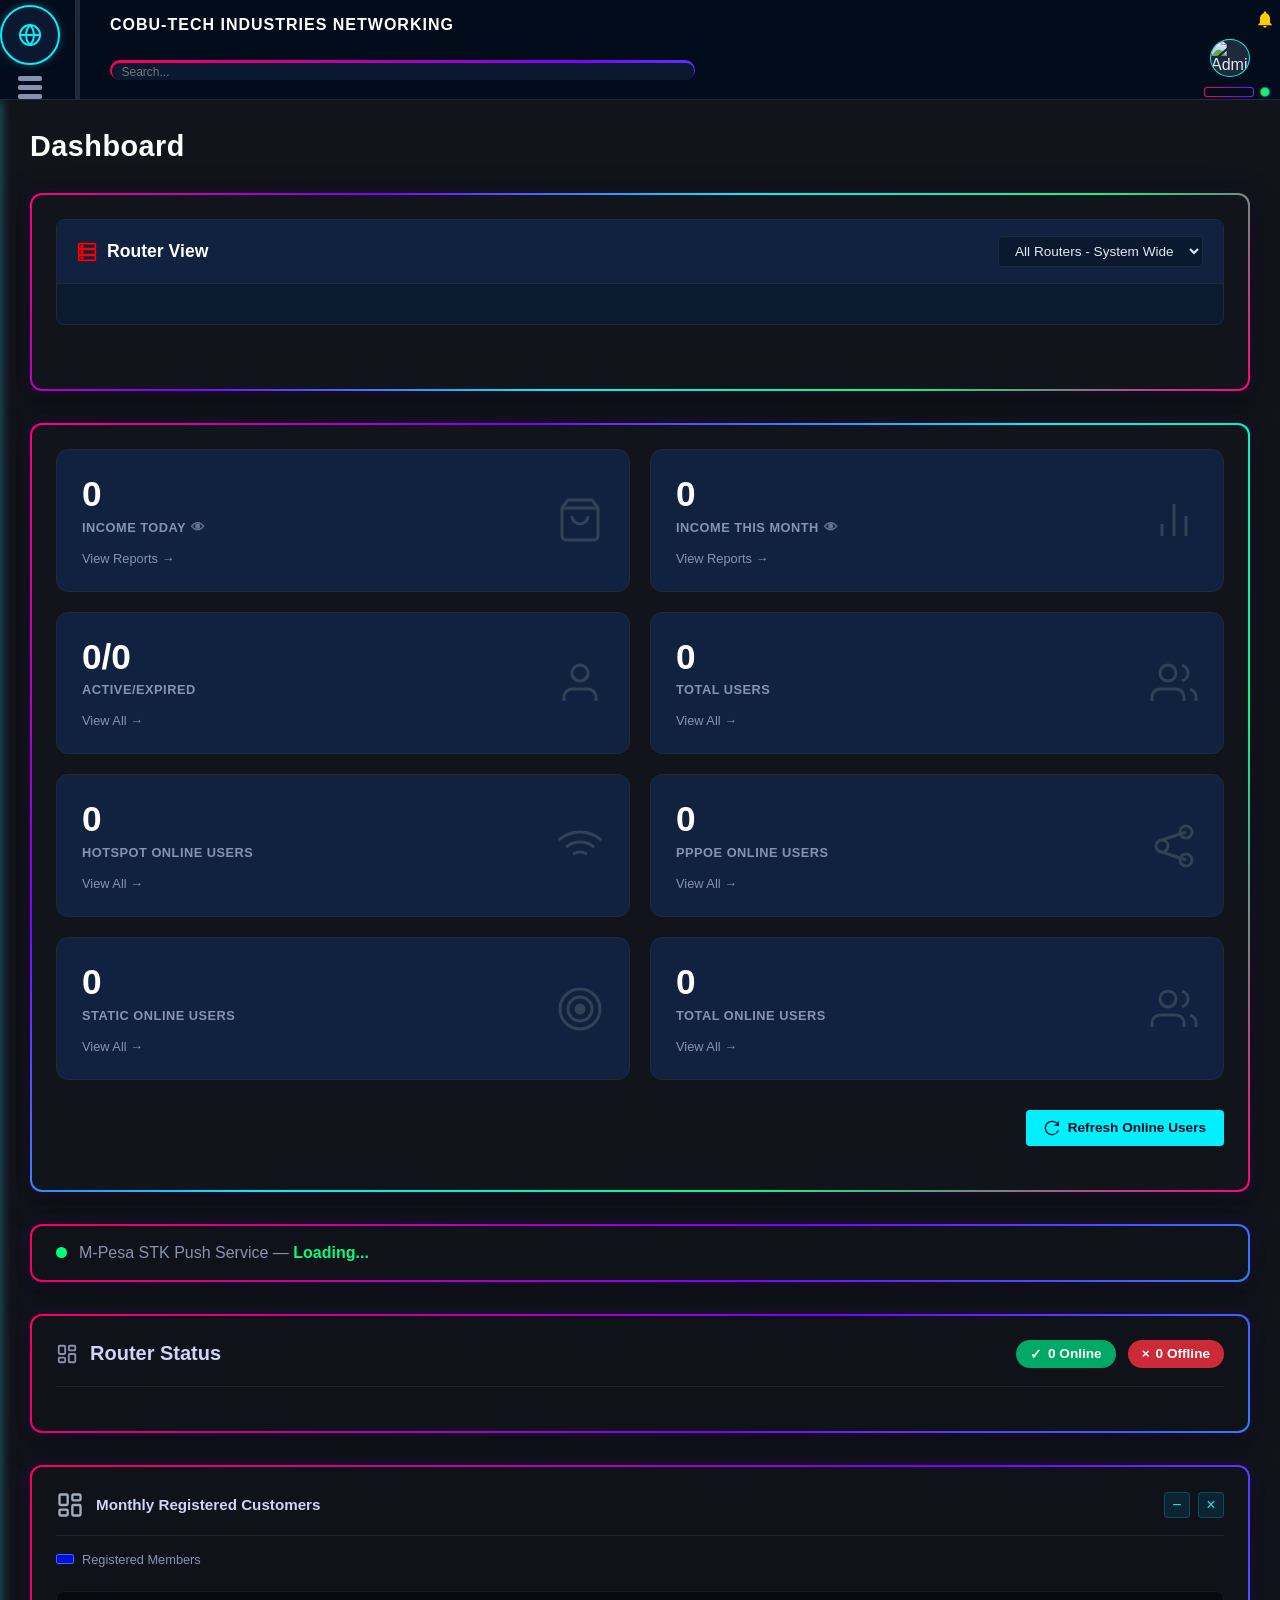
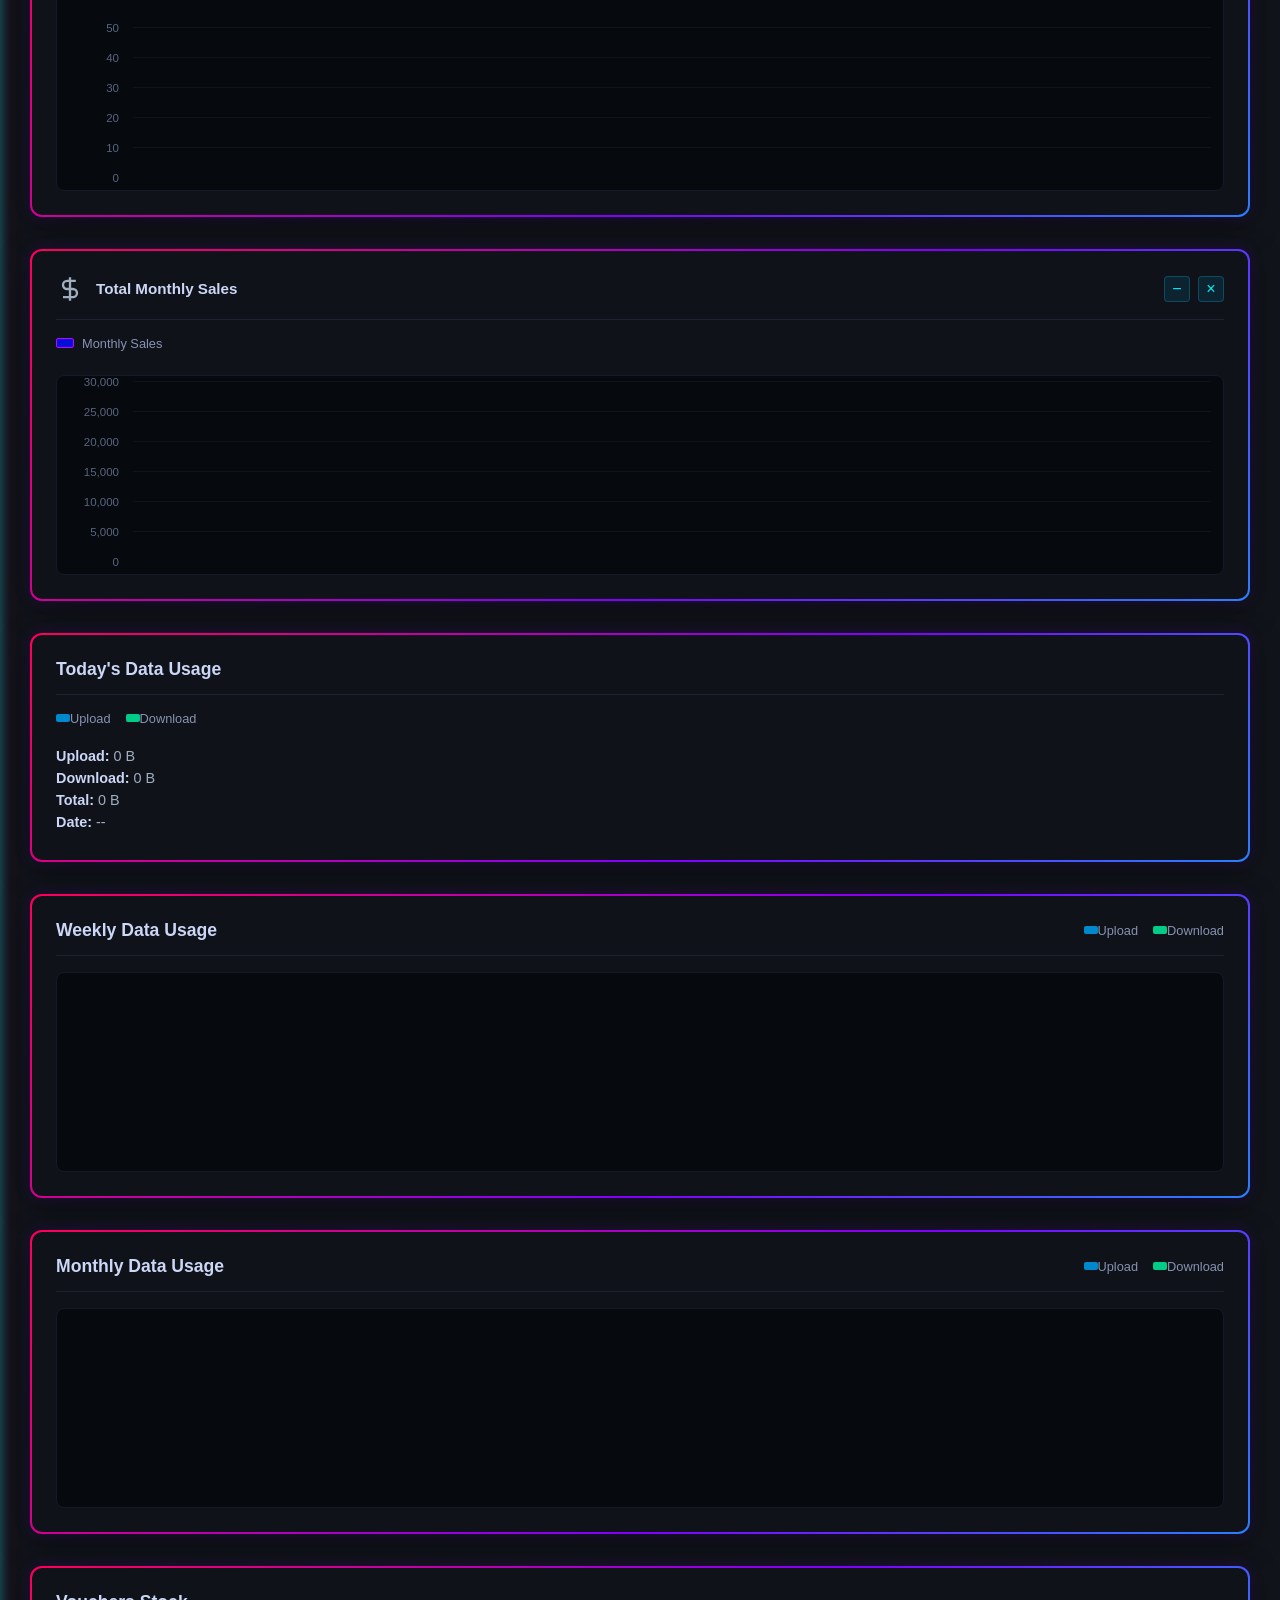
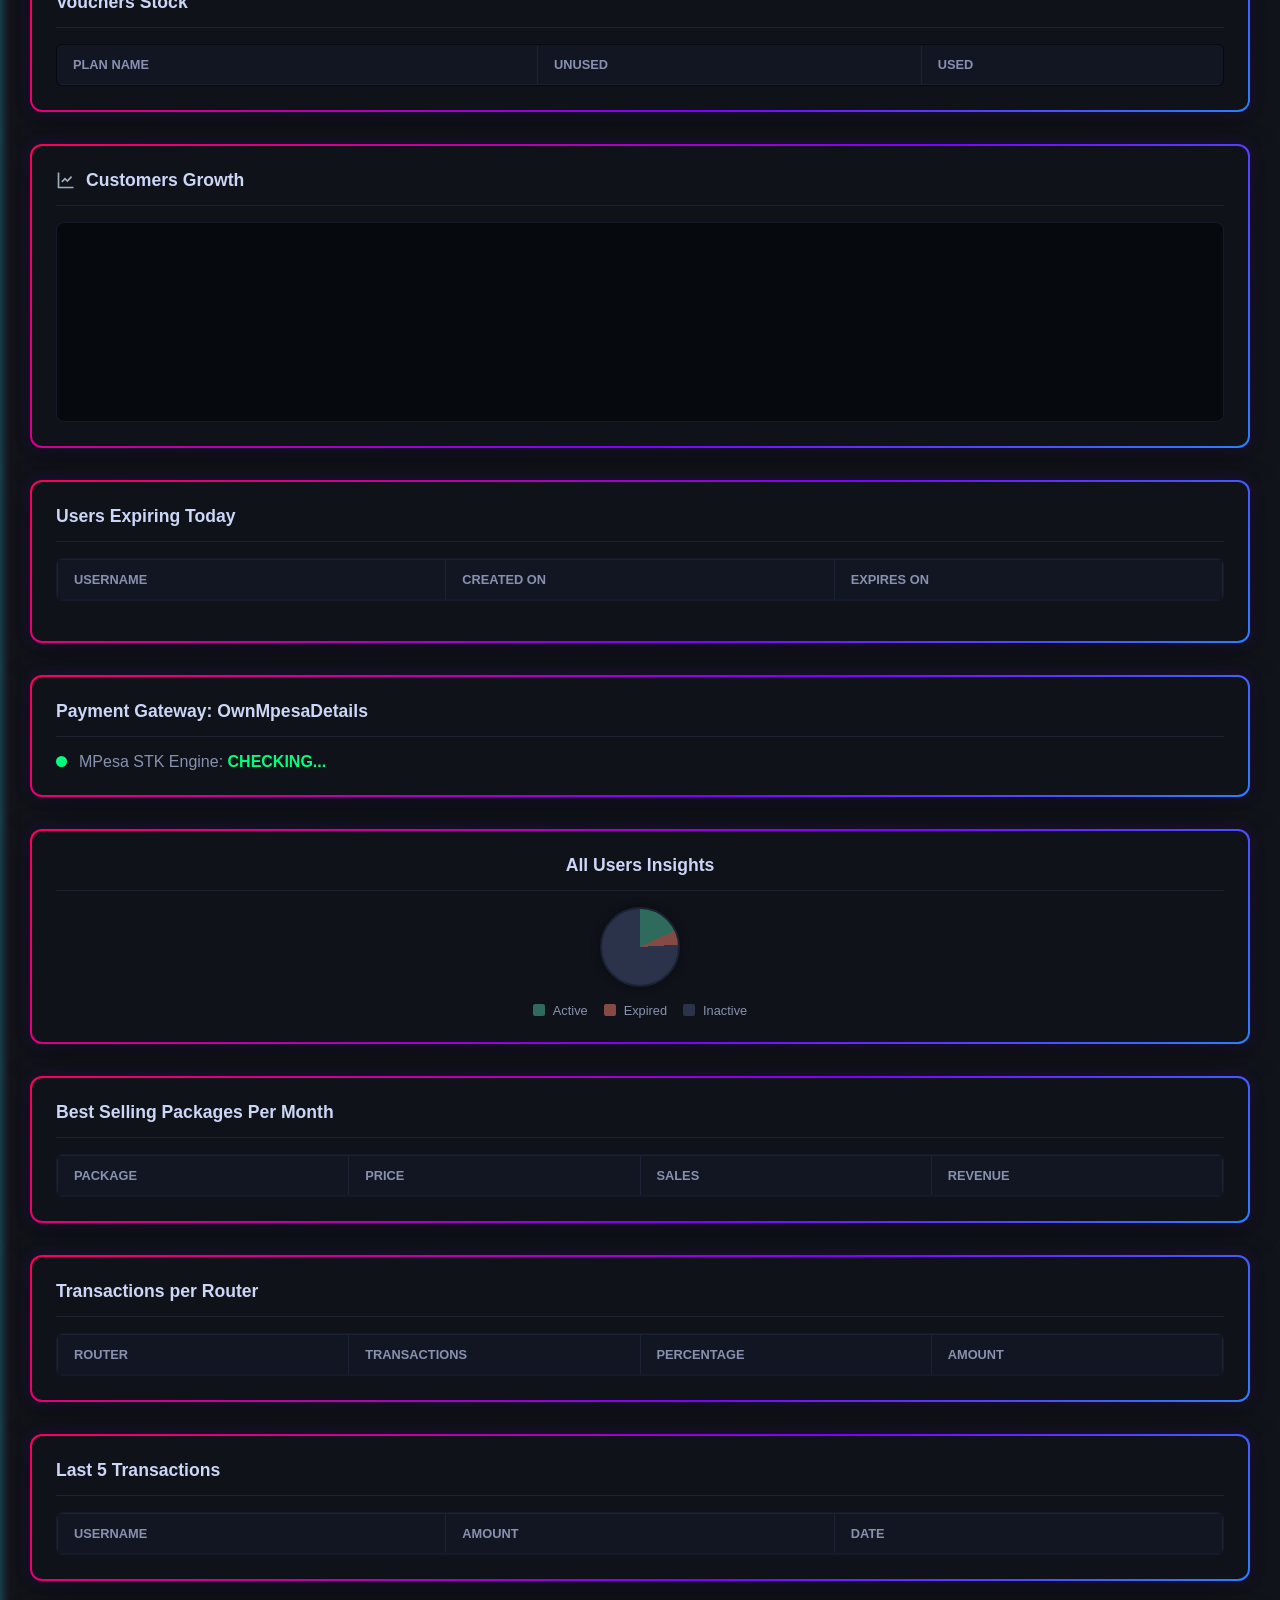
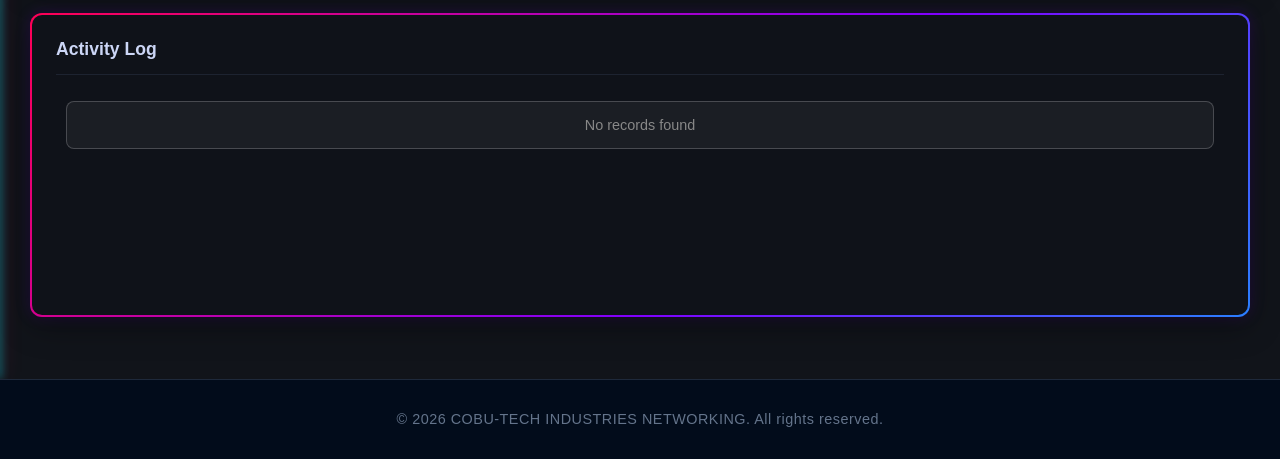
==== commit 52f9b6b1: "Add refresh button for online users" ====
--- a/index.html
+++ b/index.html
@@ -544,6 +544,15 @@
                             </div>
                         </div>
                     </div>
+                    
+                    <div class="refresh-container">
+                        <button class="refresh-btn" id="refresh-users-btn">
+                            <svg class="refresh-icon" viewBox="0 0 24 24" fill="none" stroke="currentColor" stroke-width="2">
+                                <path d="M21.5 2v6h-6M21.34 15.57a10 10 0 1 1-.57-8.38l.73-2.19"></path>
+                            </svg>
+                            Refresh Online Users
+                        </button>
+                    </div>
                 </div>
 
                 <div class="live-rainbow-enclosure mpesa-status-bar">
@@ -687,8 +696,7 @@
                         <div class="chart-scroll-content">
                             <div class="chart-y-axis" id="weekly-y-axis"></div>
                             <div class="chart-canvas-container">
-                                <div class="chart-bars-scroll-row" id="weekly-usage-container">
-                                    </div>
+                                <div class="chart-bars-scroll-row" id="weekly-usage-container"></div>
                             </div>
                         </div>
                     </div>
@@ -706,8 +714,7 @@
                         <div class="chart-scroll-content">
                             <div class="chart-y-axis" id="monthly-y-axis"></div>
                             <div class="chart-canvas-container">
-                                <div class="chart-bars-scroll-row" id="monthly-usage-container">
-                                    </div>
+                                <div class="chart-bars-scroll-row" id="monthly-usage-container"></div>
                             </div>
                         </div>
                     </div>
@@ -721,8 +728,7 @@
                         <thead>
                             <tr><th>PLAN NAME</th><th>UNUSED</th><th>USED</th></tr>
                         </thead>
-                        <tbody id="vouchers-stock-body">
-                            </tbody>
+                        <tbody id="vouchers-stock-body"></tbody>
                     </table>
                 </div>
 
@@ -739,8 +745,7 @@
                         <div class="chart-scroll-content">
                             <div class="chart-y-axis" id="growth-y-axis"></div>
                             <div class="chart-canvas-container">
-                                <div class="chart-bars-scroll-row" id="growth-chart-container">
-                                    </div>
+                                <div class="chart-bars-scroll-row" id="growth-chart-container"></div>
                             </div>
                         </div>
                     </div>
@@ -755,8 +760,7 @@
                             <thead>
                                 <tr><th>USERNAME</th><th>CREATED ON</th><th>EXPIRES ON</th></tr>
                             </thead>
-                            <tbody id="expiring-users-body">
-                                </tbody>
+                            <tbody id="expiring-users-body"></tbody>
                         </table>
                     </div>
                     <div class="table-pagination" id="expiring-users-pagination"></div>
@@ -797,8 +801,7 @@
                             <thead>
                                 <tr><th>PACKAGE</th><th>PRICE</th><th>SALES</th><th>REVENUE</th></tr>
                             </thead>
-                            <tbody id="best-selling-body">
-                                </tbody>
+                            <tbody id="best-selling-body"></tbody>
                         </table>
                     </div>
                 </div>
@@ -812,8 +815,7 @@
                             <thead>
                                 <tr><th>ROUTER</th><th>TRANSACTIONS</th><th>PERCENTAGE</th><th>AMOUNT</th></tr>
                             </thead>
-                            <tbody id="router-trans-body">
-                                </tbody>
+                            <tbody id="router-trans-body"></tbody>
                         </table>
                     </div>
                 </div>
@@ -827,22 +829,27 @@
                             <thead>
                                 <tr><th>USERNAME</th><th>AMOUNT</th><th>DATE</th></tr>
                             </thead>
-                            <tbody id="last-trans-body">
-                                </tbody>
+                            <tbody id="last-trans-body"></tbody>
                         </table>
                     </div>
                 </div>
 
-                <div class="refresh-container">
-                    <button class="refresh-btn" id="refresh-users-btn">
-                        <svg class="refresh-icon" viewBox="0 0 24 24" fill="none" stroke="currentColor" stroke-width="2">
-                            <path d="M21.5 2v6h-6M21.34 15.57a10 10 0 1 1-.57-8.38l.73-2.19"></path>
-                        </svg>
-                        Refresh Online Users
-                    </button>
-                </div>
-
-            </div> </main> </div> <footer class="admin-footer">
+                <div class="live-rainbow-enclosure">
+                    <div class="panel-header-simple">
+                        <h2>Activity Log</h2>
+                    </div>
+                    <div class="activity-log-container" id="activity-log-container">
+                        <div class="activity-subsection">
+                            <span style="text-align: center; color: #888; width: 100%; display: block;">No records found</span>
+                        </div>
+                    </div>
+                </div>
+
+            </div>
+        </main>
+    </div>
+
+    <footer class="admin-footer">
         <div class="footer-content">
             <p class="copyright">&copy; 2026 COBU-TECH INDUSTRIES NETWORKING. All rights reserved.</p>
         </div>
@@ -851,4 +858,3 @@
     <script src="administration.js"></script>
 </body>
 </html> 
-
--- a/administration.css
+++ b/administration.css
@@ -93,7 +93,7 @@
 .brand-title {
     height: 30px;
     margin-top: 10px;
-    font-size: 1.2rem;
+    font-size: 1rem;
     font-weight: 600;
     letter-spacing: 1px;
     color: #ffffff;
@@ -101,11 +101,10 @@
 }
 
 .search-container {
-    position: relative;
+    position: centere;
     height: 20px;
     margin-top: 20px;
-    width: 100%;
-    max-width: 150px; 
+    width: 50%;
     text-align: center;
     border-radius: 10px;
     padding: 1.5px;
@@ -179,13 +178,13 @@
     height: 30px;
     width: 20px;
     margin-top: 5px;
-    margin-right: 30px;
+    margin-right: 5px;
     color: #ffcc00;
 }
 
 .admin-profile-circle {
-    height: 30px;
-    width: 30px;
+    height: 40px;
+    width: 40px;
     margin-top: 5px;
     margin-right: 30px;
     border-radius: 50%;
@@ -204,9 +203,9 @@
     display: flex;
     align-items: center;
     gap: 6px;
-    margin-top: 5px;
+    margin-top: 10px;
     margin-right: 10px;
-    margin-bottom: 10px;
+    margin-bottom: 3px;
 }
 
 .admin-name-glow {
@@ -221,6 +220,7 @@
 
 .admin-name-box {
     width: 100%;
+    margin-bottom: 5px;
     height: 100%;
     background-color: #020c1b;
     border-radius: 2px;
@@ -1607,3 +1607,55 @@
 .legend-color.expired-color { background-color: #854a43; }
 .legend-color.inactive-color { background-color: #2a334a; }
 
+
+/* --- Table Border Customizations --- */
+
+/* 1. Ensure borders collapse so double-lines don't appear */
+.vouchers-table, 
+.equal-cols-table {
+    border-collapse: collapse !important; 
+    border: 1px solid #1a2233; /* Outer table border */
+}
+
+/* 2. Apply horizontal and vertical lines to header cells */
+.vouchers-table th, 
+.equal-cols-table th {
+    border-bottom: 2px solid #1d2330; /* Thicker horizontal line under headers */
+    border-right: 1px solid #1a2233;  /* Vertical lines between header columns */
+}
+
+/* 3. Apply horizontal and vertical lines to standard cells */
+.vouchers-table td, 
+.equal-cols-table td {
+    border-bottom: 1px solid #141a29; 
+    border-right: 1px solid #141a29;  
+}
+.vouchers-table th:last-child, 
+.vouchers-table td:last-child,
+.equal-cols-table th:last-child, 
+.equal-cols-table td:last-child {
+    border-right: none;
+}
+
+.vouchers-table tr.total-row td {
+    border-top: 2px solid #1a2233;
+}
+.activity-log-container {
+    height: 200px;
+    overflow-y: auto;
+    padding: 10px;
+    display: flex;
+    flex-direction: column;
+    gap: 10px;
+}
+.activity-subsection {
+    border: 1px solid rgba(255, 255, 255, 0.2);
+    border-radius: 8px;
+    padding: 15px;
+    background: rgba(255, 255, 255, 0.05);
+    color: #ffffff;
+    display: flex;
+    flex-direction: column;
+    gap: 6px;
+    font-size: 0.9rem;
+}
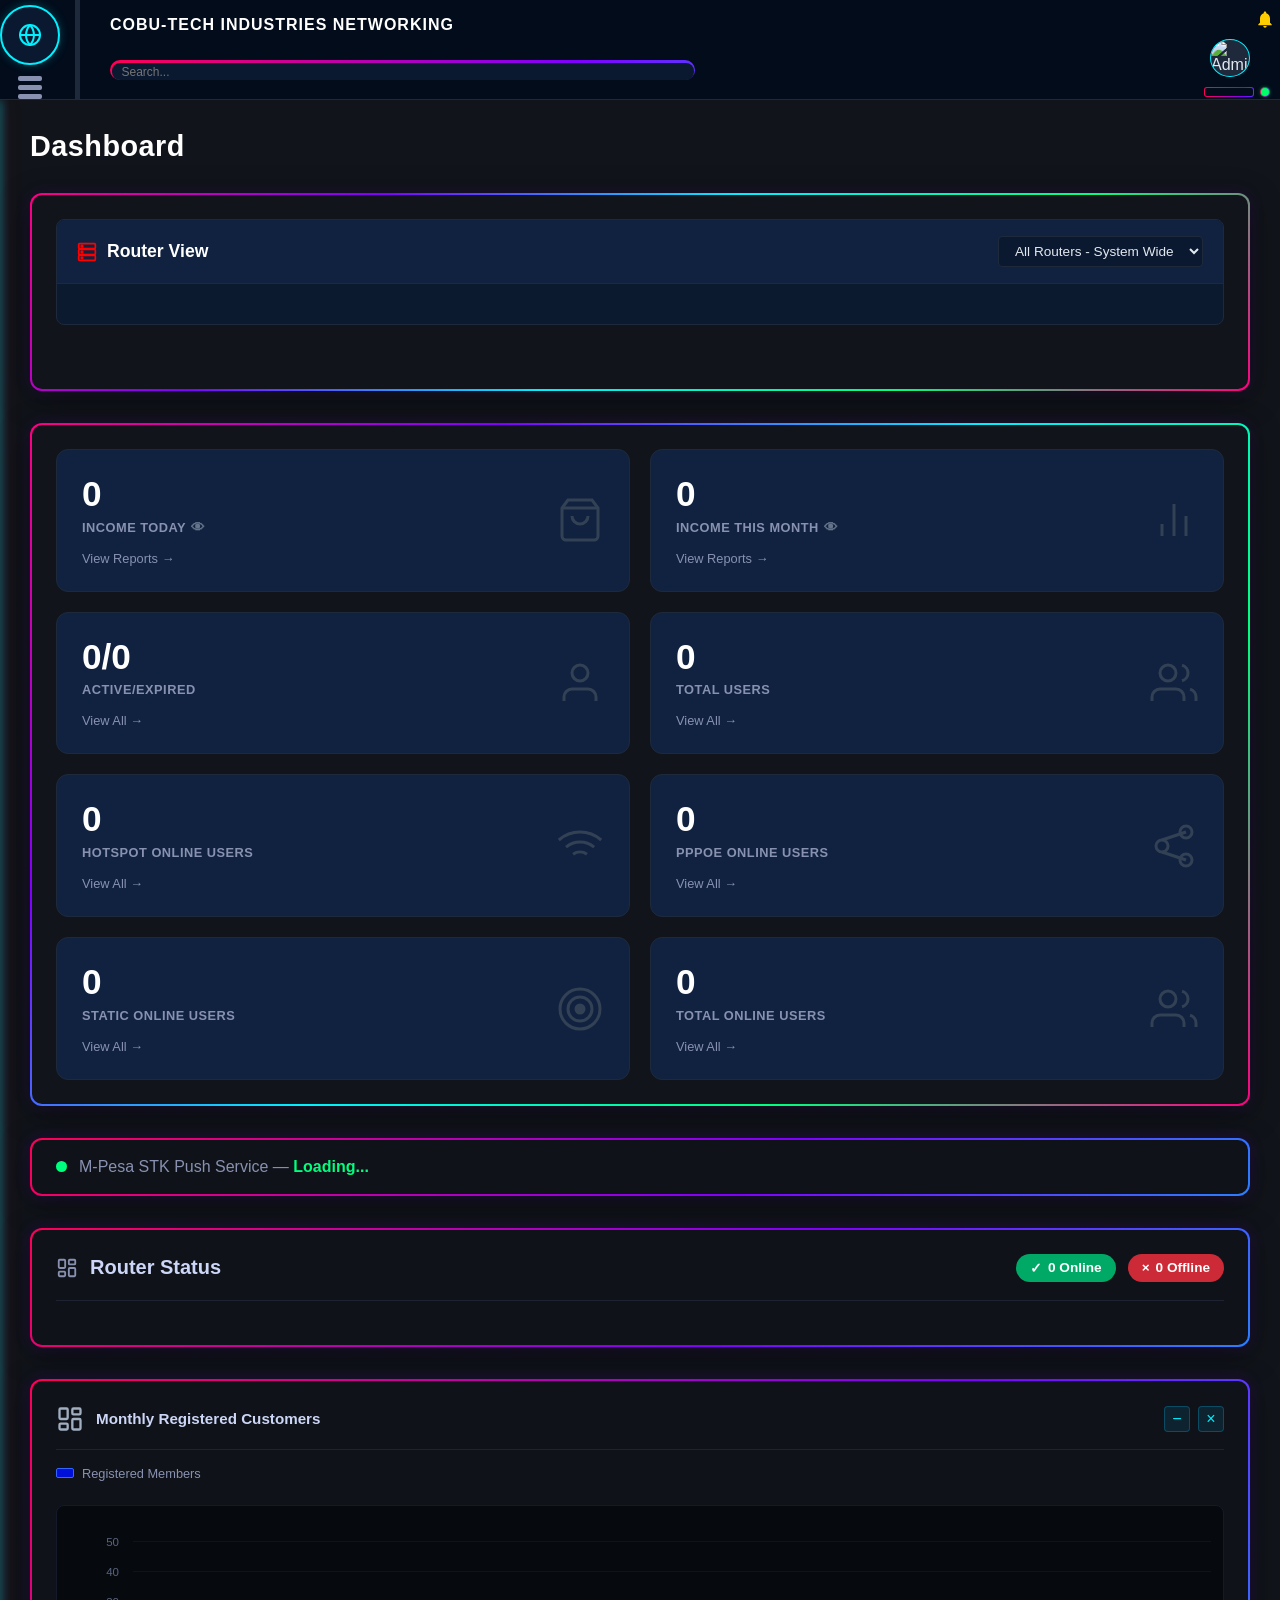
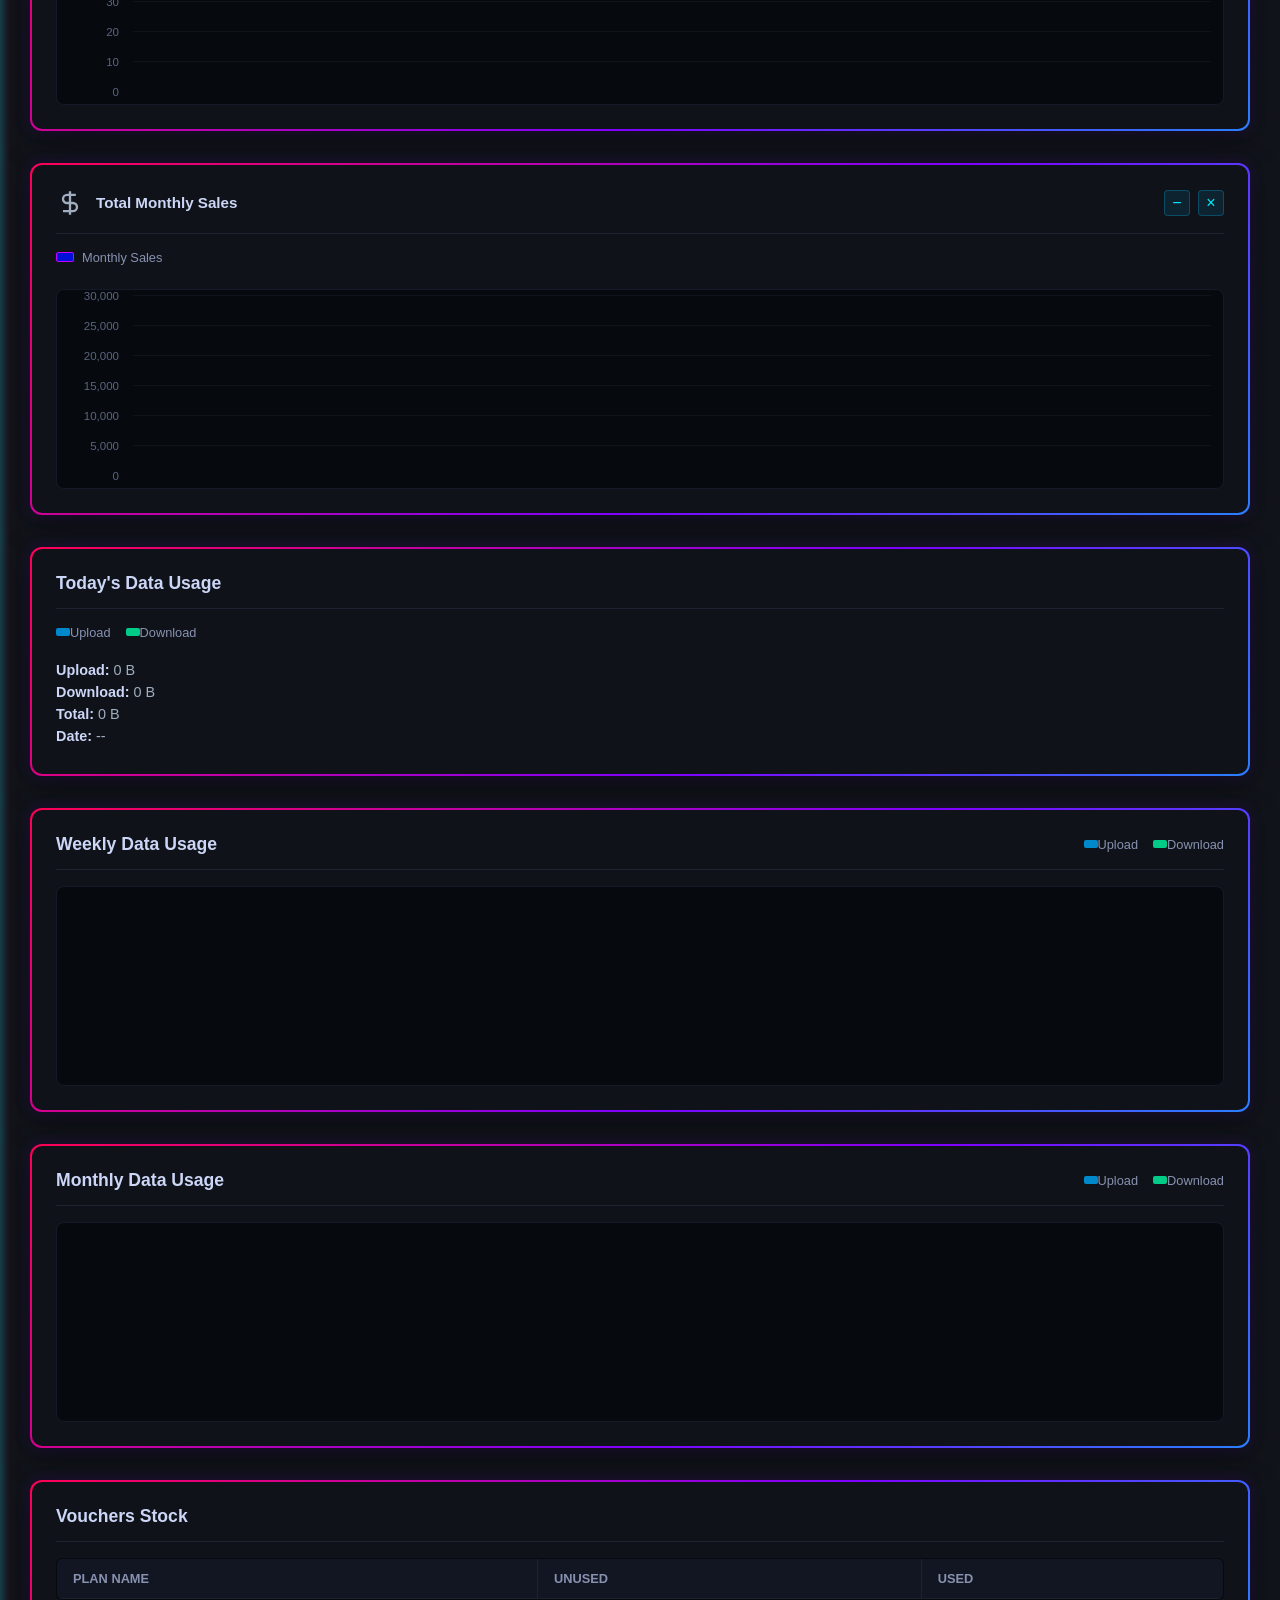
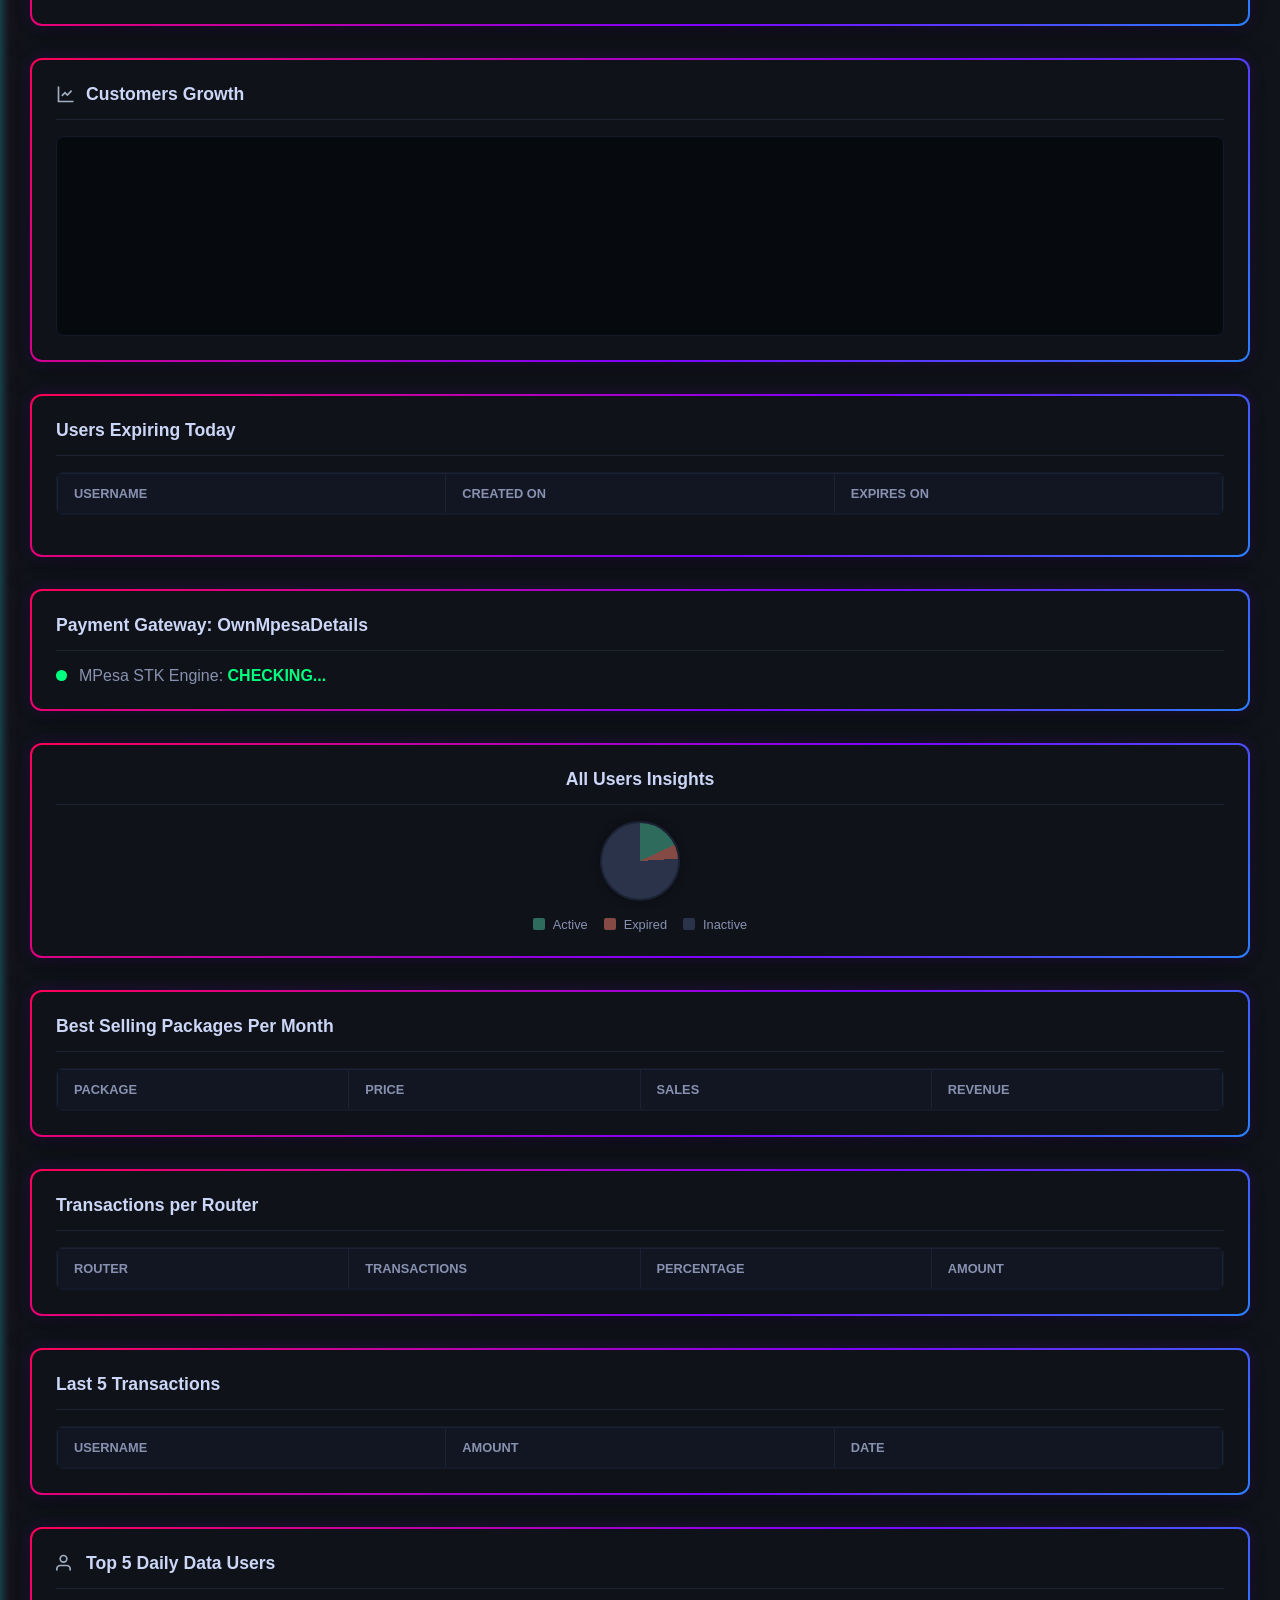
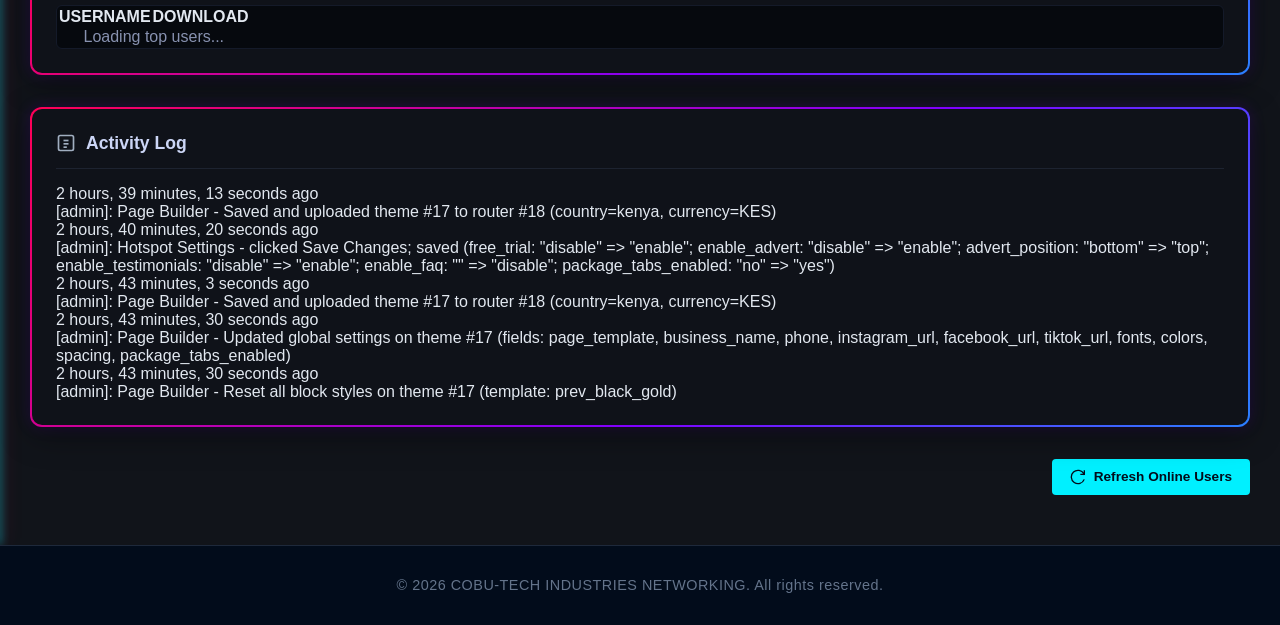
==== commit 13cc0d68: "Update index.html" ====
--- a/index.html
+++ b/index.html
@@ -64,6 +64,7 @@
                 </div>
 
                 <nav class="sidebar-menu">
+                    
                     <a href="#" class="menu-item">
                         <svg class="menu-icon" xmlns="http://www.w3.org/2000/svg" viewBox="0 0 24 24" fill="none" stroke="currentColor" stroke-width="2" stroke-linecap="round" stroke-linejoin="round">
                             <rect x="3" y="3" width="7" height="9"></rect>
@@ -72,6 +73,7 @@
                             <rect x="3" y="16" width="7" height="5"></rect>
                         </svg>
                         <span class="menu-text">Dashboard</span>
+                        <svg class="star-icon" viewBox="0 0 24 24" fill="none" stroke="currentColor" stroke-width="2"><polygon points="12 2 15.09 8.26 22 9.27 17 14.14 18.18 21.02 12 17.77 5.82 21.02 7 14.14 2 9.27 8.91 8.26 12 2"></polygon></svg>
                     </a>
 
                     <a href="#" class="menu-item">
@@ -79,9 +81,9 @@
                             <polygon points="12 2 15.09 8.26 22 9.27 17 14.14 18.18 21.02 12 17.77 5.82 21.02 7 14.14 2 9.27 8.91 8.26 12 2"></polygon>
                         </svg>
                         <span class="menu-text">Favorites</span>
-                        <span class="menu-arrow">&lt;</span>
-                    </a>
-                    
+                        <svg class="star-icon" viewBox="0 0 24 24" fill="none" stroke="currentColor" stroke-width="2"><polygon points="12 2 15.09 8.26 22 9.27 17 14.14 18.18 21.02 12 17.77 5.82 21.02 7 14.14 2 9.27 8.91 8.26 12 2"></polygon></svg>
+                    </a>
+
                     <a href="#" class="menu-item">
                         <svg class="menu-icon" xmlns="http://www.w3.org/2000/svg" viewBox="0 0 24 24" fill="none" stroke="currentColor" stroke-width="2" stroke-linecap="round" stroke-linejoin="round">
                             <path d="M16 21v-2a4 4 0 0 0-4-4H5a4 4 0 0 0-4 4v2"></path>
@@ -89,113 +91,207 @@
                             <polyline points="17 11 19 13 23 9"></polyline>
                         </svg>
                         <span class="menu-text">Admins</span>
-                        <span class="menu-arrow">&lt;</span>
-                    </a>
-
-                    <a href="#" class="menu-item">
+                        <svg class="star-icon" viewBox="0 0 24 24" fill="none" stroke="currentColor" stroke-width="2"><polygon points="12 2 15.09 8.26 22 9.27 17 14.14 18.18 21.02 12 17.77 5.82 21.02 7 14.14 2 9.27 8.91 8.26 12 2"></polygon></svg>
+                    </a>
+
+                    <a href="#" class="menu-item dropdown-btn">
                         <svg class="menu-icon" xmlns="http://www.w3.org/2000/svg" viewBox="0 0 24 24" fill="none" stroke="currentColor" stroke-width="2" stroke-linecap="round" stroke-linejoin="round">
                             <path d="M17 21v-2a4 4 0 0 0-4-4H5a4 4 0 0 0-4 4v2"></path>
                             <circle cx="9" cy="7" r="4"></circle>
-                            <path d="M23 21v-2a4 4 0 0 0-3-3.87"></path>
-                            <path d="M16 3.13a4 4 0 0 1 0 7.75"></path>
                         </svg>
                         <span class="menu-text">Customers</span>
-                        <span class="menu-arrow">&lt;</span>
-                    </a>
-
-                    <a href="#" class="menu-item">
+                        <svg class="star-icon" viewBox="0 0 24 24" fill="none" stroke="currentColor" stroke-width="2"><polygon points="12 2 15.09 8.26 22 9.27 17 14.14 18.18 21.02 12 17.77 5.82 21.02 7 14.14 2 9.27 8.91 8.26 12 2"></polygon></svg>
+                        <span class="menu-arrow">&lt;</span>
+                    </a>
+                    <div class="submenu">
+                        <a href="#" class="submenu-item"><span class="menu-text">Add New User</span><svg class="star-icon" viewBox="0 0 24 24" fill="none" stroke="currentColor" stroke-width="2"><polygon points="12 2 15.09 8.26 22 9.27 17 14.14 18.18 21.02 12 17.77 5.82 21.02 7 14.14 2 9.27 8.91 8.26 12 2"></polygon></svg></a>
+                        <a href="#" class="submenu-item"><span class="menu-text">Users</span><svg class="star-icon" viewBox="0 0 24 24" fill="none" stroke="currentColor" stroke-width="2"><polygon points="12 2 15.09 8.26 22 9.27 17 14.14 18.18 21.02 12 17.77 5.82 21.02 7 14.14 2 9.27 8.91 8.26 12 2"></polygon></svg></a>
+                        <a href="#" class="submenu-item"><span class="menu-text">User's Location</span><svg class="star-icon" viewBox="0 0 24 24" fill="none" stroke="currentColor" stroke-width="2"><polygon points="12 2 15.09 8.26 22 9.27 17 14.14 18.18 21.02 12 17.77 5.82 21.02 7 14.14 2 9.27 8.91 8.26 12 2"></polygon></svg></a>
+                    </div>
+
+                    <a href="#" class="menu-item dropdown-btn">
                         <svg class="menu-icon" xmlns="http://www.w3.org/2000/svg" viewBox="0 0 24 24" fill="none" stroke="currentColor" stroke-width="2" stroke-linecap="round" stroke-linejoin="round">
                             <polygon points="13 2 3 14 12 14 11 22 21 10 12 10 13 2"></polygon>
                         </svg>
                         <span class="menu-text">Activation</span>
-                        <span class="menu-arrow">&lt;</span>
-                    </a>
-
-                    <a href="#" class="menu-item">
+                        <svg class="star-icon" viewBox="0 0 24 24" fill="none" stroke="currentColor" stroke-width="2"><polygon points="12 2 15.09 8.26 22 9.27 17 14.14 18.18 21.02 12 17.77 5.82 21.02 7 14.14 2 9.27 8.91 8.26 12 2"></polygon></svg>
+                        <span class="menu-arrow">&lt;</span>
+                    </a>
+                    <div class="submenu">
+                        <a href="#" class="submenu-item"><span class="menu-text">Activate User</span><svg class="star-icon" viewBox="0 0 24 24" fill="none" stroke="currentColor" stroke-width="2"><polygon points="12 2 15.09 8.26 22 9.27 17 14.14 18.18 21.02 12 17.77 5.82 21.02 7 14.14 2 9.27 8.91 8.26 12 2"></polygon></svg></a>
+                        <a href="#" class="submenu-item"><span class="menu-text">Prepaid Users</span><svg class="star-icon" viewBox="0 0 24 24" fill="none" stroke="currentColor" stroke-width="2"><polygon points="12 2 15.09 8.26 22 9.27 17 14.14 18.18 21.02 12 17.77 5.82 21.02 7 14.14 2 9.27 8.91 8.26 12 2"></polygon></svg></a>
+                        <a href="#" class="submenu-item"><span class="menu-text">Active Users</span><svg class="star-icon" viewBox="0 0 24 24" fill="none" stroke="currentColor" stroke-width="2"><polygon points="12 2 15.09 8.26 22 9.27 17 14.14 18.18 21.02 12 17.77 5.82 21.02 7 14.14 2 9.27 8.91 8.26 12 2"></polygon></svg></a>
+                        <a href="#" class="submenu-item"><span class="menu-text">Expired Users</span><svg class="star-icon" viewBox="0 0 24 24" fill="none" stroke="currentColor" stroke-width="2"><polygon points="12 2 15.09 8.26 22 9.27 17 14.14 18.18 21.02 12 17.77 5.82 21.02 7 14.14 2 9.27 8.91 8.26 12 2"></polygon></svg></a>
+                        <a href="#" class="submenu-item"><span class="menu-text">Online Users</span><svg class="star-icon" viewBox="0 0 24 24" fill="none" stroke="currentColor" stroke-width="2"><polygon points="12 2 15.09 8.26 22 9.27 17 14.14 18.18 21.02 12 17.77 5.82 21.02 7 14.14 2 9.27 8.91 8.26 12 2"></polygon></svg></a>
+                        <a href="#" class="submenu-item"><span class="menu-text">Offline Users</span><svg class="star-icon" viewBox="0 0 24 24" fill="none" stroke="currentColor" stroke-width="2"><polygon points="12 2 15.09 8.26 22 9.27 17 14.14 18.18 21.02 12 17.77 5.82 21.02 7 14.14 2 9.27 8.91 8.26 12 2"></polygon></svg></a>
+                        <a href="#" class="submenu-item"><span class="menu-text">Roaming Users</span><svg class="star-icon" viewBox="0 0 24 24" fill="none" stroke="currentColor" stroke-width="2"><polygon points="12 2 15.09 8.26 22 9.27 17 14.14 18.18 21.02 12 17.77 5.82 21.02 7 14.14 2 9.27 8.91 8.26 12 2"></polygon></svg></a>
+                        <a href="#" class="submenu-item"><span class="menu-text">FUP Users</span><svg class="star-icon" viewBox="0 0 24 24" fill="none" stroke="currentColor" stroke-width="2"><polygon points="12 2 15.09 8.26 22 9.27 17 14.14 18.18 21.02 12 17.77 5.82 21.02 7 14.14 2 9.27 8.91 8.26 12 2"></polygon></svg></a>
+                        <a href="#" class="submenu-item"><span class="menu-text">Compensate</span><svg class="star-icon" viewBox="0 0 24 24" fill="none" stroke="currentColor" stroke-width="2"><polygon points="12 2 15.09 8.26 22 9.27 17 14.14 18.18 21.02 12 17.77 5.82 21.02 7 14.14 2 9.27 8.91 8.26 12 2"></polygon></svg></a>
+                        <a href="#" class="submenu-item"><span class="menu-text">Disable Hotspot Server</span><svg class="star-icon" viewBox="0 0 24 24" fill="none" stroke="currentColor" stroke-width="2"><polygon points="12 2 15.09 8.26 22 9.27 17 14.14 18.18 21.02 12 17.77 5.82 21.02 7 14.14 2 9.27 8.91 8.26 12 2"></polygon></svg></a>
+                    </div>
+
+                    <a href="#" class="menu-item dropdown-btn">
                         <svg class="menu-icon" xmlns="http://www.w3.org/2000/svg" viewBox="0 0 24 24" fill="none" stroke="currentColor" stroke-width="2" stroke-linecap="round" stroke-linejoin="round">
                             <line x1="18" y1="20" x2="18" y2="10"></line>
                             <line x1="12" y1="20" x2="12" y2="4"></line>
                             <line x1="6" y1="20" x2="6" y2="14"></line>
                         </svg>
                         <span class="menu-text">Data Usage</span>
-                        <span class="menu-arrow">&lt;</span>
-                    </a>
-
-                    <a href="#" class="menu-item">
+                        <svg class="star-icon" viewBox="0 0 24 24" fill="none" stroke="currentColor" stroke-width="2"><polygon points="12 2 15.09 8.26 22 9.27 17 14.14 18.18 21.02 12 17.77 5.82 21.02 7 14.14 2 9.27 8.91 8.26 12 2"></polygon></svg>
+                        <span class="menu-arrow">&lt;</span>
+                    </a>
+                    <div class="submenu">
+                        <a href="#" class="submenu-item"><span class="menu-text">Daily Usage</span><svg class="star-icon" viewBox="0 0 24 24" fill="none" stroke="currentColor" stroke-width="2"><polygon points="12 2 15.09 8.26 22 9.27 17 14.14 18.18 21.02 12 17.77 5.82 21.02 7 14.14 2 9.27 8.91 8.26 12 2"></polygon></svg></a>
+                        <a href="#" class="submenu-item"><span class="menu-text">Weekly Usage</span><svg class="star-icon" viewBox="0 0 24 24" fill="none" stroke="currentColor" stroke-width="2"><polygon points="12 2 15.09 8.26 22 9.27 17 14.14 18.18 21.02 12 17.77 5.82 21.02 7 14.14 2 9.27 8.91 8.26 12 2"></polygon></svg></a>
+                        <a href="#" class="submenu-item"><span class="menu-text">Monthly Usage</span><svg class="star-icon" viewBox="0 0 24 24" fill="none" stroke="currentColor" stroke-width="2"><polygon points="12 2 15.09 8.26 22 9.27 17 14.14 18.18 21.02 12 17.77 5.82 21.02 7 14.14 2 9.27 8.91 8.26 12 2"></polygon></svg></a>
+                    </div>
+
+                    <a href="#" class="menu-item dropdown-btn">
                         <svg class="menu-icon" xmlns="http://www.w3.org/2000/svg" viewBox="0 0 24 24" fill="none" stroke="currentColor" stroke-width="2" stroke-linecap="round" stroke-linejoin="round">
                             <rect x="2" y="4" width="20" height="16" rx="2"></rect>
                             <line x1="6" y1="12" x2="18" y2="12"></line>
                         </svg>
                         <span class="menu-text">Hotspot Vouchers</span>
-                        <span class="menu-arrow">&lt;</span>
-                    </a>
-
-                    <a href="#" class="menu-item">
+                        <svg class="star-icon" viewBox="0 0 24 24" fill="none" stroke="currentColor" stroke-width="2"><polygon points="12 2 15.09 8.26 22 9.27 17 14.14 18.18 21.02 12 17.77 5.82 21.02 7 14.14 2 9.27 8.91 8.26 12 2"></polygon></svg>
+                        <span class="menu-arrow">&lt;</span>
+                    </a>
+                    <div class="submenu">
+                        <a href="#" class="submenu-item"><span class="menu-text">All Vouchers</span><svg class="star-icon" viewBox="0 0 24 24" fill="none" stroke="currentColor" stroke-width="2"><polygon points="12 2 15.09 8.26 22 9.27 17 14.14 18.18 21.02 12 17.77 5.82 21.02 7 14.14 2 9.27 8.91 8.26 12 2"></polygon></svg></a>
+                        <a href="#" class="submenu-item"><span class="menu-text">Add Vouchers</span><svg class="star-icon" viewBox="0 0 24 24" fill="none" stroke="currentColor" stroke-width="2"><polygon points="12 2 15.09 8.26 22 9.27 17 14.14 18.18 21.02 12 17.77 5.82 21.02 7 14.14 2 9.27 8.91 8.26 12 2"></polygon></svg></a>
+                        <a href="#" class="submenu-item"><span class="menu-text">Print Vouchers</span><svg class="star-icon" viewBox="0 0 24 24" fill="none" stroke="currentColor" stroke-width="2"><polygon points="12 2 15.09 8.26 22 9.27 17 14.14 18.18 21.02 12 17.77 5.82 21.02 7 14.14 2 9.27 8.91 8.26 12 2"></polygon></svg></a>
+                        <a href="#" class="submenu-item"><span class="menu-text">Unused Vouchers</span><svg class="star-icon" viewBox="0 0 24 24" fill="none" stroke="currentColor" stroke-width="2"><polygon points="12 2 15.09 8.26 22 9.27 17 14.14 18.18 21.02 12 17.77 5.82 21.02 7 14.14 2 9.27 8.91 8.26 12 2"></polygon></svg></a>
+                        <a href="#" class="submenu-item"><span class="menu-text">Used Vouchers</span><svg class="star-icon" viewBox="0 0 24 24" fill="none" stroke="currentColor" stroke-width="2"><polygon points="12 2 15.09 8.26 22 9.27 17 14.14 18.18 21.02 12 17.77 5.82 21.02 7 14.14 2 9.27 8.91 8.26 12 2"></polygon></svg></a>
+                        <a href="#" class="submenu-item"><span class="menu-text">Voucher Customers</span><svg class="star-icon" viewBox="0 0 24 24" fill="none" stroke="currentColor" stroke-width="2"><polygon points="12 2 15.09 8.26 22 9.27 17 14.14 18.18 21.02 12 17.77 5.82 21.02 7 14.14 2 9.27 8.91 8.26 12 2"></polygon></svg></a>
+                        <a href="#" class="submenu-item"><span class="menu-text">Voucher Agents</span><svg class="star-icon" viewBox="0 0 24 24" fill="none" stroke="currentColor" stroke-width="2"><polygon points="12 2 15.09 8.26 22 9.27 17 14.14 18.18 21.02 12 17.77 5.82 21.02 7 14.14 2 9.27 8.91 8.26 12 2"></polygon></svg></a>
+                    </div>
+
+                    <a href="#" class="menu-item dropdown-btn">
                         <svg class="menu-icon" xmlns="http://www.w3.org/2000/svg" viewBox="0 0 24 24" fill="none" stroke="currentColor" stroke-width="2" stroke-linecap="round" stroke-linejoin="round">
                             <path d="M10 13a5 5 0 0 0 7.54.54l3-3a5 5 0 0 0-7.07-7.07l-1.72 1.71"></path>
                             <path d="M14 11a5 5 0 0 0-7.54-.54l-3 3a5 5 0 0 0 7.07 7.07l1.71-1.71"></path>
                         </svg>
                         <span class="menu-text">Hotspot Binding</span>
-                        <span class="badge-new">New</span>
-                        <span class="menu-arrow">&lt;</span>
-                    </a>
-
-                    <a href="#" class="menu-item">
+                        <svg class="star-icon" viewBox="0 0 24 24" fill="none" stroke="currentColor" stroke-width="2"><polygon points="12 2 15.09 8.26 22 9.27 17 14.14 18.18 21.02 12 17.77 5.82 21.02 7 14.14 2 9.27 8.91 8.26 12 2"></polygon></svg>
+                        <span class="menu-arrow">&lt;</span>
+                    </a>
+                    <div class="submenu">
+                        <a href="#" class="submenu-item"><span class="menu-text">All Bindings</span><svg class="star-icon" viewBox="0 0 24 24" fill="none" stroke="currentColor" stroke-width="2"><polygon points="12 2 15.09 8.26 22 9.27 17 14.14 18.18 21.02 12 17.77 5.82 21.02 7 14.14 2 9.27 8.91 8.26 12 2"></polygon></svg></a>
+                        <a href="#" class="submenu-item"><span class="menu-text">Active Bindings</span><svg class="star-icon" viewBox="0 0 24 24" fill="none" stroke="currentColor" stroke-width="2"><polygon points="12 2 15.09 8.26 22 9.27 17 14.14 18.18 21.02 12 17.77 5.82 21.02 7 14.14 2 9.27 8.91 8.26 12 2"></polygon></svg></a>
+                        <a href="#" class="submenu-item"><span class="menu-text">Expired Bindings</span><svg class="star-icon" viewBox="0 0 24 24" fill="none" stroke="currentColor" stroke-width="2"><polygon points="12 2 15.09 8.26 22 9.27 17 14.14 18.18 21.02 12 17.77 5.82 21.02 7 14.14 2 9.27 8.91 8.26 12 2"></polygon></svg></a>
+                        <a href="#" class="submenu-item"><span class="menu-text">Bind a User/Device</span><svg class="star-icon" viewBox="0 0 24 24" fill="none" stroke="currentColor" stroke-width="2"><polygon points="12 2 15.09 8.26 22 9.27 17 14.14 18.18 21.02 12 17.77 5.82 21.02 7 14.14 2 9.27 8.91 8.26 12 2"></polygon></svg></a>
+                        <a href="#" class="submenu-item"><span class="menu-text">Create Binding Speeds</span><svg class="star-icon" viewBox="0 0 24 24" fill="none" stroke="currentColor" stroke-width="2"><polygon points="12 2 15.09 8.26 22 9.27 17 14.14 18.18 21.02 12 17.77 5.82 21.02 7 14.14 2 9.27 8.91 8.26 12 2"></polygon></svg></a>
+                        <a href="#" class="submenu-item"><span class="menu-text">Troubleshoot TV Binding</span><svg class="star-icon" viewBox="0 0 24 24" fill="none" stroke="currentColor" stroke-width="2"><polygon points="12 2 15.09 8.26 22 9.27 17 14.14 18.18 21.02 12 17.77 5.82 21.02 7 14.14 2 9.27 8.91 8.26 12 2"></polygon></svg></a>
+                    </div>
+
+                    <a href="#" class="menu-item dropdown-btn">
                         <svg class="menu-icon" xmlns="http://www.w3.org/2000/svg" viewBox="0 0 24 24" fill="none" stroke="currentColor" stroke-width="2" stroke-linecap="round" stroke-linejoin="round">
                             <polygon points="12 2 2 7 12 12 22 7 12 2"></polygon>
                             <polyline points="2 17 12 22 22 17"></polyline>
                             <polyline points="2 12 12 17 22 12"></polyline>
                         </svg>
                         <span class="menu-text">Packages/Plans</span>
-                        <span class="menu-arrow">&lt;</span>
-                    </a>
-
-                    <a href="#" class="menu-item">
+                        <svg class="star-icon" viewBox="0 0 24 24" fill="none" stroke="currentColor" stroke-width="2"><polygon points="12 2 15.09 8.26 22 9.27 17 14.14 18.18 21.02 12 17.77 5.82 21.02 7 14.14 2 9.27 8.91 8.26 12 2"></polygon></svg>
+                        <span class="menu-arrow">&lt;</span>
+                    </a>
+                    <div class="submenu">
+                        <a href="#" class="submenu-item"><span class="menu-text">Hotspot Plans</span><svg class="star-icon" viewBox="0 0 24 24" fill="none" stroke="currentColor" stroke-width="2"><polygon points="12 2 15.09 8.26 22 9.27 17 14.14 18.18 21.02 12 17.77 5.82 21.02 7 14.14 2 9.27 8.91 8.26 12 2"></polygon></svg></a>
+                        <a href="#" class="submenu-item"><span class="menu-text">PPPOE Plans</span><svg class="star-icon" viewBox="0 0 24 24" fill="none" stroke="currentColor" stroke-width="2"><polygon points="12 2 15.09 8.26 22 9.27 17 14.14 18.18 21.02 12 17.77 5.82 21.02 7 14.14 2 9.27 8.91 8.26 12 2"></polygon></svg></a>
+                        <a href="#" class="submenu-item"><span class="menu-text">Static ip plans</span><svg class="star-icon" viewBox="0 0 24 24" fill="none" stroke="currentColor" stroke-width="2"><polygon points="12 2 15.09 8.26 22 9.27 17 14.14 18.18 21.02 12 17.77 5.82 21.02 7 14.14 2 9.27 8.91 8.26 12 2"></polygon></svg></a>
+                        <a href="#" class="submenu-item"><span class="menu-text">Bandwidth Plans</span><svg class="star-icon" viewBox="0 0 24 24" fill="none" stroke="currentColor" stroke-width="2"><polygon points="12 2 15.09 8.26 22 9.27 17 14.14 18.18 21.02 12 17.77 5.82 21.02 7 14.14 2 9.27 8.91 8.26 12 2"></polygon></svg></a>
+                        <a href="#" class="submenu-item"><span class="menu-text">Advanced Bandwidth</span><svg class="star-icon" viewBox="0 0 24 24" fill="none" stroke="currentColor" stroke-width="2"><polygon points="12 2 15.09 8.26 22 9.27 17 14.14 18.18 21.02 12 17.77 5.82 21.02 7 14.14 2 9.27 8.91 8.26 12 2"></polygon></svg></a>
+                        <a href="#" class="submenu-item"><span class="menu-text">Quality of Service</span><svg class="star-icon" viewBox="0 0 24 24" fill="none" stroke="currentColor" stroke-width="2"><polygon points="12 2 15.09 8.26 22 9.27 17 14.14 18.18 21.02 12 17.77 5.82 21.02 7 14.14 2 9.27 8.91 8.26 12 2"></polygon></svg></a>
+                        <a href="#" class="submenu-item"><span class="menu-text">Hotspot Trials</span><svg class="star-icon" viewBox="0 0 24 24" fill="none" stroke="currentColor" stroke-width="2"><polygon points="12 2 15.09 8.26 22 9.27 17 14.14 18.18 21.02 12 17.77 5.82 21.02 7 14.14 2 9.27 8.91 8.26 12 2"></polygon></svg></a>
+                        <a href="#" class="submenu-item"><span class="menu-text">FUP</span><svg class="star-icon" viewBox="0 0 24 24" fill="none" stroke="currentColor" stroke-width="2"><polygon points="12 2 15.09 8.26 22 9.27 17 14.14 18.18 21.02 12 17.77 5.82 21.02 7 14.14 2 9.27 8.91 8.26 12 2"></polygon></svg></a>
+                        <a href="#" class="submenu-item"><span class="menu-text">Schedule Plans</span><svg class="star-icon" viewBox="0 0 24 24" fill="none" stroke="currentColor" stroke-width="2"><polygon points="12 2 15.09 8.26 22 9.27 17 14.14 18.18 21.02 12 17.77 5.82 21.02 7 14.14 2 9.27 8.91 8.26 12 2"></polygon></svg></a>
+                        <a href="#" class="submenu-item"><span class="menu-text">TV Plans</span><svg class="star-icon" viewBox="0 0 24 24" fill="none" stroke="currentColor" stroke-width="2"><polygon points="12 2 15.09 8.26 22 9.27 17 14.14 18.18 21.02 12 17.77 5.82 21.02 7 14.14 2 9.27 8.91 8.26 12 2"></polygon></svg></a>
+                    </div>
+
+                    <a href="#" class="menu-item dropdown-btn">
                         <svg class="menu-icon" xmlns="http://www.w3.org/2000/svg" viewBox="0 0 24 24" fill="none" stroke="currentColor" stroke-width="2" stroke-linecap="round" stroke-linejoin="round">
                             <rect x="1" y="4" width="22" height="16" rx="2" ry="2"></rect>
                             <line x1="1" y1="10" x2="23" y2="10"></line>
                         </svg>
                         <span class="menu-text">Transactions</span>
-                        <span class="menu-arrow">&lt;</span>
-                    </a>
-
-                    <a href="#" class="menu-item">
-                        <svg class="menu-icon" xmlns="http://www.w3.org/2000/svg" viewBox="0 0 24 24" fill="none" stroke="currentColor" stroke-width="2" stroke-linecap="round" stroke-linejoin="round">
-                            <path d="M21 15a2 2 0 0 1-2 2H7l-4 4V5a2 2 0 0 1 2-2h14a2 2 0 0 1 2 2z"></path>
-                        </svg>
-                        <span class="menu-text">Support Ticket</span>
-                        <span class="menu-arrow">&lt;</span>
-                    </a>
-
-                    <a href="#" class="menu-item">
+                        <svg class="star-icon" viewBox="0 0 24 24" fill="none" stroke="currentColor" stroke-width="2"><polygon points="12 2 15.09 8.26 22 9.27 17 14.14 18.18 21.02 12 17.77 5.82 21.02 7 14.14 2 9.27 8.91 8.26 12 2"></polygon></svg>
+                        <span class="menu-arrow">&lt;</span>
+                    </a>
+                    <div class="submenu">
+                        <a href="#" class="submenu-item"><span class="menu-text">Daily Transactions</span><svg class="star-icon" viewBox="0 0 24 24" fill="none" stroke="currentColor" stroke-width="2"><polygon points="12 2 15.09 8.26 22 9.27 17 14.14 18.18 21.02 12 17.77 5.82 21.02 7 14.14 2 9.27 8.91 8.26 12 2"></polygon></svg></a>
+                        <a href="#" class="submenu-item"><span class="menu-text">Period Transactions</span><svg class="star-icon" viewBox="0 0 24 24" fill="none" stroke="currentColor" stroke-width="2"><polygon points="12 2 15.09 8.26 22 9.27 17 14.14 18.18 21.02 12 17.77 5.82 21.02 7 14.14 2 9.27 8.91 8.26 12 2"></polygon></svg></a>
+                        <a href="#" class="submenu-item"><span class="menu-text">Activation History</span><svg class="star-icon" viewBox="0 0 24 24" fill="none" stroke="currentColor" stroke-width="2"><polygon points="12 2 15.09 8.26 22 9.27 17 14.14 18.18 21.02 12 17.77 5.82 21.02 7 14.14 2 9.27 8.91 8.26 12 2"></polygon></svg></a>
+                        <a href="#" class="submenu-item"><span class="menu-text">Comparisons/Graphs</span><svg class="star-icon" viewBox="0 0 24 24" fill="none" stroke="currentColor" stroke-width="2"><polygon points="12 2 15.09 8.26 22 9.27 17 14.14 18.18 21.02 12 17.77 5.82 21.02 7 14.14 2 9.27 8.91 8.26 12 2"></polygon></svg></a>
+                        <a href="#" class="submenu-item"><span class="menu-text">Income Overview</span><svg class="star-icon" viewBox="0 0 24 24" fill="none" stroke="currentColor" stroke-width="2"><polygon points="12 2 15.09 8.26 22 9.27 17 14.14 18.18 21.02 12 17.77 5.82 21.02 7 14.14 2 9.27 8.91 8.26 12 2"></polygon></svg></a>
+                        <a href="#" class="submenu-item"><span class="menu-text">STK Push Result</span><svg class="star-icon" viewBox="0 0 24 24" fill="none" stroke="currentColor" stroke-width="2"><polygon points="12 2 15.09 8.26 22 9.27 17 14.14 18.18 21.02 12 17.77 5.82 21.02 7 14.14 2 9.27 8.91 8.26 12 2"></polygon></svg></a>
+                    </div>
+
+                    <a href="#" class="menu-item dropdown-btn">
                         <svg class="menu-icon" xmlns="http://www.w3.org/2000/svg" viewBox="0 0 24 24" fill="none" stroke="currentColor" stroke-width="2" stroke-linecap="round" stroke-linejoin="round">
                             <path d="M18 8A6 6 0 0 0 6 8c0 7-3 9-3 9h18s-3-2-3-9"></path>
                             <path d="M13.73 21a2 2 0 0 1-3.46 0"></path>
                         </svg>
                         <span class="menu-text">Notifications</span>
-                        <span class="menu-arrow">&lt;</span>
-                    </a>
-
-                    <a href="#" class="menu-item">
+                        <svg class="star-icon" viewBox="0 0 24 24" fill="none" stroke="currentColor" stroke-width="2"><polygon points="12 2 15.09 8.26 22 9.27 17 14.14 18.18 21.02 12 17.77 5.82 21.02 7 14.14 2 9.27 8.91 8.26 12 2"></polygon></svg>
+                        <span class="menu-arrow">&lt;</span>
+                    </a>
+                    <div class="submenu">
+                        <a href="#" class="submenu-item"><span class="menu-text">Single User</span><svg class="star-icon" viewBox="0 0 24 24" fill="none" stroke="currentColor" stroke-width="2"><polygon points="12 2 15.09 8.26 22 9.27 17 14.14 18.18 21.02 12 17.77 5.82 21.02 7 14.14 2 9.27 8.91 8.26 12 2"></polygon></svg></a>
+                        <a href="#" class="submenu-item"><span class="menu-text">Bulk Send</span><svg class="star-icon" viewBox="0 0 24 24" fill="none" stroke="currentColor" stroke-width="2"><polygon points="12 2 15.09 8.26 22 9.27 17 14.14 18.18 21.02 12 17.77 5.82 21.02 7 14.14 2 9.27 8.91 8.26 12 2"></polygon></svg></a>
+                        <a href="#" class="submenu-item"><span class="menu-text">Plan Specific</span><svg class="star-icon" viewBox="0 0 24 24" fill="none" stroke="currentColor" stroke-width="2"><polygon points="12 2 15.09 8.26 22 9.27 17 14.14 18.18 21.02 12 17.77 5.82 21.02 7 14.14 2 9.27 8.91 8.26 12 2"></polygon></svg></a>
+                        <a href="#" class="submenu-item"><span class="menu-text">Router Specific</span><svg class="star-icon" viewBox="0 0 24 24" fill="none" stroke="currentColor" stroke-width="2"><polygon points="12 2 15.09 8.26 22 9.27 17 14.14 18.18 21.02 12 17.77 5.82 21.02 7 14.14 2 9.27 8.91 8.26 12 2"></polygon></svg></a>
+                        <a href="#" class="submenu-item"><span class="menu-text">Schedule SMS</span><svg class="star-icon" viewBox="0 0 24 24" fill="none" stroke="currentColor" stroke-width="2"><polygon points="12 2 15.09 8.26 22 9.27 17 14.14 18.18 21.02 12 17.77 5.82 21.02 7 14.14 2 9.27 8.91 8.26 12 2"></polygon></svg></a>
+                        <a href="#" class="submenu-item"><span class="menu-text">Sms Groups</span><svg class="star-icon" viewBox="0 0 24 24" fill="none" stroke="currentColor" stroke-width="2"><polygon points="12 2 15.09 8.26 22 9.27 17 14.14 18.18 21.02 12 17.77 5.82 21.02 7 14.14 2 9.27 8.91 8.26 12 2"></polygon></svg></a>
+                        <a href="#" class="submenu-item"><span class="menu-text">SMS History</span><svg class="star-icon" viewBox="0 0 24 24" fill="none" stroke="currentColor" stroke-width="2"><polygon points="12 2 15.09 8.26 22 9.27 17 14.14 18.18 21.02 12 17.77 5.82 21.02 7 14.14 2 9.27 8.91 8.26 12 2"></polygon></svg></a>
+                    </div>
+
+                    <a href="#" class="menu-item dropdown-btn">
                         <svg class="menu-icon" xmlns="http://www.w3.org/2000/svg" viewBox="0 0 24 24" fill="none" stroke="currentColor" stroke-width="2" stroke-linecap="round" stroke-linejoin="round">
                             <circle cx="12" cy="12" r="10"></circle>
                             <line x1="2" y1="12" x2="22" y2="12"></line>
                             <path d="M12 2a15.3 15.3 0 0 1 4 10 15.3 15.3 0 0 1-4 10 15.3 15.3 0 0 1-4-10 15.3 15.3 0 0 1 4-10z"></path>
                         </svg>
                         <span class="menu-text">Network</span>
-                        <span class="menu-arrow">&lt;</span>
-                    </a>
-
-                    <a href="#" class="menu-item">
+                        <svg class="star-icon" viewBox="0 0 24 24" fill="none" stroke="currentColor" stroke-width="2"><polygon points="12 2 15.09 8.26 22 9.27 17 14.14 18.18 21.02 12 17.77 5.82 21.02 7 14.14 2 9.27 8.91 8.26 12 2"></polygon></svg>
+                        <span class="menu-arrow">&lt;</span>
+                    </a>
+                    <div class="submenu">
+                        <a href="#" class="submenu-item"><span class="menu-text">Self Install</span><svg class="star-icon" viewBox="0 0 24 24" fill="none" stroke="currentColor" stroke-width="2"><polygon points="12 2 15.09 8.26 22 9.27 17 14.14 18.18 21.02 12 17.77 5.82 21.02 7 14.14 2 9.27 8.91 8.26 12 2"></polygon></svg></a>
+                        <a href="#" class="submenu-item"><span class="menu-text">Replace Router</span><svg class="star-icon" viewBox="0 0 24 24" fill="none" stroke="currentColor" stroke-width="2"><polygon points="12 2 15.09 8.26 22 9.27 17 14.14 18.18 21.02 12 17.77 5.82 21.02 7 14.14 2 9.27 8.91 8.26 12 2"></polygon></svg></a>
+                        <a href="#" class="submenu-item"><span class="menu-text">Routers</span><svg class="star-icon" viewBox="0 0 24 24" fill="none" stroke="currentColor" stroke-width="2"><polygon points="12 2 15.09 8.26 22 9.27 17 14.14 18.18 21.02 12 17.77 5.82 21.02 7 14.14 2 9.27 8.91 8.26 12 2"></polygon></svg></a>
+                        <a href="#" class="submenu-item"><span class="menu-text">IP Pool</span><svg class="star-icon" viewBox="0 0 24 24" fill="none" stroke="currentColor" stroke-width="2"><polygon points="12 2 15.09 8.26 22 9.27 17 14.14 18.18 21.02 12 17.77 5.82 21.02 7 14.14 2 9.27 8.91 8.26 12 2"></polygon></svg></a>
+                        <a href="#" class="submenu-item"><span class="menu-text">Router Backups</span><svg class="star-icon" viewBox="0 0 24 24" fill="none" stroke="currentColor" stroke-width="2"><polygon points="12 2 15.09 8.26 22 9.27 17 14.14 18.18 21.02 12 17.77 5.82 21.02 7 14.14 2 9.27 8.91 8.26 12 2"></polygon></svg></a>
+                        <a href="#" class="submenu-item"><span class="menu-text">Wireless Settings</span><svg class="star-icon" viewBox="0 0 24 24" fill="none" stroke="currentColor" stroke-width="2"><polygon points="12 2 15.09 8.26 22 9.27 17 14.14 18.18 21.02 12 17.77 5.82 21.02 7 14.14 2 9.27 8.91 8.26 12 2"></polygon></svg></a>
+                        <a href="#" class="submenu-item"><span class="menu-text">Bridge</span><svg class="star-icon" viewBox="0 0 24 24" fill="none" stroke="currentColor" stroke-width="2"><polygon points="12 2 15.09 8.26 22 9.27 17 14.14 18.18 21.02 12 17.77 5.82 21.02 7 14.14 2 9.27 8.91 8.26 12 2"></polygon></svg></a>
+                        <a href="#" class="submenu-item"><span class="menu-text">Ip Address</span><svg class="star-icon" viewBox="0 0 24 24" fill="none" stroke="currentColor" stroke-width="2"><polygon points="12 2 15.09 8.26 22 9.27 17 14.14 18.18 21.02 12 17.77 5.82 21.02 7 14.14 2 9.27 8.91 8.26 12 2"></polygon></svg></a>
+                        <a href="#" class="submenu-item"><span class="menu-text">Files</span><svg class="star-icon" viewBox="0 0 24 24" fill="none" stroke="currentColor" stroke-width="2"><polygon points="12 2 15.09 8.26 22 9.27 17 14.14 18.18 21.02 12 17.77 5.82 21.02 7 14.14 2 9.27 8.91 8.26 12 2"></polygon></svg></a>
+                        <a href="#" class="submenu-item"><span class="menu-text">Hotspot</span><svg class="star-icon" viewBox="0 0 24 24" fill="none" stroke="currentColor" stroke-width="2"><polygon points="12 2 15.09 8.26 22 9.27 17 14.14 18.18 21.02 12 17.77 5.82 21.02 7 14.14 2 9.27 8.91 8.26 12 2"></polygon></svg></a>
+                        <a href="#" class="submenu-item"><span class="menu-text">ppp</span><svg class="star-icon" viewBox="0 0 24 24" fill="none" stroke="currentColor" stroke-width="2"><polygon points="12 2 15.09 8.26 22 9.27 17 14.14 18.18 21.02 12 17.77 5.82 21.02 7 14.14 2 9.27 8.91 8.26 12 2"></polygon></svg></a>
+                        <a href="#" class="submenu-item"><span class="menu-text">Queues</span><svg class="star-icon" viewBox="0 0 24 24" fill="none" stroke="currentColor" stroke-width="2"><polygon points="12 2 15.09 8.26 22 9.27 17 14.14 18.18 21.02 12 17.77 5.82 21.02 7 14.14 2 9.27 8.91 8.26 12 2"></polygon></svg></a>
+                        <a href="#" class="submenu-item"><span class="menu-text">Mikrotik users</span><svg class="star-icon" viewBox="0 0 24 24" fill="none" stroke="currentColor" stroke-width="2"><polygon points="12 2 15.09 8.26 22 9.27 17 14.14 18.18 21.02 12 17.77 5.82 21.02 7 14.14 2 9.27 8.91 8.26 12 2"></polygon></svg></a>
+                        <a href="#" class="submenu-item"><span class="menu-text">CPU Load</span><svg class="star-icon" viewBox="0 0 24 24" fill="none" stroke="currentColor" stroke-width="2"><polygon points="12 2 15.09 8.26 22 9.27 17 14.14 18.18 21.02 12 17.77 5.82 21.02 7 14.14 2 9.27 8.91 8.26 12 2"></polygon></svg></a>
+                        <a href="#" class="submenu-item"><span class="menu-text">MikroTik Monitor</span><svg class="star-icon" viewBox="0 0 24 24" fill="none" stroke="currentColor" stroke-width="2"><polygon points="12 2 15.09 8.26 22 9.27 17 14.14 18.18 21.02 12 17.77 5.82 21.02 7 14.14 2 9.27 8.91 8.26 12 2"></polygon></svg></a>
+                        <a href="#" class="submenu-item"><span class="menu-text">Interface Monitor</span><svg class="star-icon" viewBox="0 0 24 24" fill="none" stroke="currentColor" stroke-width="2"><polygon points="12 2 15.09 8.26 22 9.27 17 14.14 18.18 21.02 12 17.77 5.82 21.02 7 14.14 2 9.27 8.91 8.26 12 2"></polygon></svg></a>
+                        <a href="#" class="submenu-item"><span class="menu-text">Network Discovery</span><svg class="star-icon" viewBox="0 0 24 24" fill="none" stroke="currentColor" stroke-width="2"><polygon points="12 2 15.09 8.26 22 9.27 17 14.14 18.18 21.02 12 17.77 5.82 21.02 7 14.14 2 9.27 8.91 8.26 12 2"></polygon></svg></a>
+                    </div>
+
+                    <a href="#" class="menu-item dropdown-btn">
                         <svg class="menu-icon" xmlns="http://www.w3.org/2000/svg" viewBox="0 0 24 24" fill="none" stroke="currentColor" stroke-width="2" stroke-linecap="round" stroke-linejoin="round">
                             <rect x="3" y="3" width="18" height="18" rx="2" ry="2"></rect>
                             <polyline points="9 11 12 14 22 4"></polyline>
                         </svg>
                         <span class="menu-text">Bulk Actions</span>
-                        <span class="menu-arrow">&lt;</span>
-                    </a>
-
-                    <a href="#" class="menu-item">
+                        <svg class="star-icon" viewBox="0 0 24 24" fill="none" stroke="currentColor" stroke-width="2"><polygon points="12 2 15.09 8.26 22 9.27 17 14.14 18.18 21.02 12 17.77 5.82 21.02 7 14.14 2 9.27 8.91 8.26 12 2"></polygon></svg>
+                        <span class="menu-arrow">&lt;</span>
+                    </a>
+                    <div class="submenu">
+                        <a href="#" class="submenu-item"><span class="menu-text">Mass Delete Users</span><svg class="star-icon" viewBox="0 0 24 24" fill="none" stroke="currentColor" stroke-width="2"><polygon points="12 2 15.09 8.26 22 9.27 17 14.14 18.18 21.02 12 17.77 5.82 21.02 7 14.14 2 9.27 8.91 8.26 12 2"></polygon></svg></a>
+                        <a href="#" class="submenu-item"><span class="menu-text">Bulk Edit Expiry Period</span><svg class="star-icon" viewBox="0 0 24 24" fill="none" stroke="currentColor" stroke-width="2"><polygon points="12 2 15.09 8.26 22 9.27 17 14.14 18.18 21.02 12 17.77 5.82 21.02 7 14.14 2 9.27 8.91 8.26 12 2"></polygon></svg></a>
+                        <a href="#" class="submenu-item"><span class="menu-text">Bulk Edit Plans</span><svg class="star-icon" viewBox="0 0 24 24" fill="none" stroke="currentColor" stroke-width="2"><polygon points="12 2 15.09 8.26 22 9.27 17 14.14 18.18 21.02 12 17.77 5.82 21.02 7 14.14 2 9.27 8.91 8.26 12 2"></polygon></svg></a>
+                        <a href="#" class="submenu-item"><span class="menu-text">Bulk Edit Routers</span><svg class="star-icon" viewBox="0 0 24 24" fill="none" stroke="currentColor" stroke-width="2"><polygon points="12 2 15.09 8.26 22 9.27 17 14.14 18.18 21.02 12 17.77 5.82 21.02 7 14.14 2 9.27 8.91 8.26 12 2"></polygon></svg></a>
+                        <a href="#" class="submenu-item"><span class="menu-text">Transfer Router</span><svg class="star-icon" viewBox="0 0 24 24" fill="none" stroke="currentColor" stroke-width="2"><polygon points="12 2 15.09 8.26 22 9.27 17 14.14 18.18 21.02 12 17.77 5.82 21.02 7 14.14 2 9.27 8.91 8.26 12 2"></polygon></svg></a>
+                        <a href="#" class="submenu-item"><span class="menu-text">Delete ALL Users</span><svg class="star-icon" viewBox="0 0 24 24" fill="none" stroke="currentColor" stroke-width="2"><polygon points="12 2 15.09 8.26 22 9.27 17 14.14 18.18 21.02 12 17.77 5.82 21.02 7 14.14 2 9.27 8.91 8.26 12 2"></polygon></svg></a>
+                    </div>
+
+                    <a href="#" class="menu-item dropdown-btn">
                         <svg class="menu-icon" xmlns="http://www.w3.org/2000/svg" viewBox="0 0 24 24" fill="none" stroke="currentColor" stroke-width="2" stroke-linecap="round" stroke-linejoin="round">
                             <path d="M14 2H6a2 2 0 0 0-2 2v16a2 2 0 0 0 2 2h12a2 2 0 0 0 2-2V8z"></path>
                             <polyline points="14 2 14 8 20 8"></polyline>
@@ -204,10 +300,19 @@
                             <polyline points="10 9 9 9 8 9"></polyline>
                         </svg>
                         <span class="menu-text">Static Pages</span>
-                        <span class="menu-arrow">&lt;</span>
-                    </a>
-
-                    <a href="#" class="menu-item">
+                        <svg class="star-icon" viewBox="0 0 24 24" fill="none" stroke="currentColor" stroke-width="2"><polygon points="12 2 15.09 8.26 22 9.27 17 14.14 18.18 21.02 12 17.77 5.82 21.02 7 14.14 2 9.27 8.91 8.26 12 2"></polygon></svg>
+                        <span class="menu-arrow">&lt;</span>
+                    </a>
+                    <div class="submenu">
+                        <a href="#" class="submenu-item"><span class="menu-text">Order Voucher</span><svg class="star-icon" viewBox="0 0 24 24" fill="none" stroke="currentColor" stroke-width="2"><polygon points="12 2 15.09 8.26 22 9.27 17 14.14 18.18 21.02 12 17.77 5.82 21.02 7 14.14 2 9.27 8.91 8.26 12 2"></polygon></svg></a>
+                        <a href="#" class="submenu-item"><span class="menu-text">Voucher Template</span><svg class="star-icon" viewBox="0 0 24 24" fill="none" stroke="currentColor" stroke-width="2"><polygon points="12 2 15.09 8.26 22 9.27 17 14.14 18.18 21.02 12 17.77 5.82 21.02 7 14.14 2 9.27 8.91 8.26 12 2"></polygon></svg></a>
+                        <a href="#" class="submenu-item"><span class="menu-text">Announcement</span><svg class="star-icon" viewBox="0 0 24 24" fill="none" stroke="currentColor" stroke-width="2"><polygon points="12 2 15.09 8.26 22 9.27 17 14.14 18.18 21.02 12 17.77 5.82 21.02 7 14.14 2 9.27 8.91 8.26 12 2"></polygon></svg></a>
+                        <a href="#" class="submenu-item"><span class="menu-text">Registration Info</span><svg class="star-icon" viewBox="0 0 24 24" fill="none" stroke="currentColor" stroke-width="2"><polygon points="12 2 15.09 8.26 22 9.27 17 14.14 18.18 21.02 12 17.77 5.82 21.02 7 14.14 2 9.27 8.91 8.26 12 2"></polygon></svg></a>
+                        <a href="#" class="submenu-item"><span class="menu-text">Privacy Policy</span><svg class="star-icon" viewBox="0 0 24 24" fill="none" stroke="currentColor" stroke-width="2"><polygon points="12 2 15.09 8.26 22 9.27 17 14.14 18.18 21.02 12 17.77 5.82 21.02 7 14.14 2 9.27 8.91 8.26 12 2"></polygon></svg></a>
+                        <a href="#" class="submenu-item"><span class="menu-text">Terms and Conditions</span><svg class="star-icon" viewBox="0 0 24 24" fill="none" stroke="currentColor" stroke-width="2"><polygon points="12 2 15.09 8.26 22 9.27 17 14.14 18.18 21.02 12 17.77 5.82 21.02 7 14.14 2 9.27 8.91 8.26 12 2"></polygon></svg></a>
+                    </div>
+
+                    <a href="#" class="menu-item dropdown-btn">
                         <svg class="menu-icon" xmlns="http://www.w3.org/2000/svg" viewBox="0 0 24 24" fill="none" stroke="currentColor" stroke-width="2" stroke-linecap="round" stroke-linejoin="round">
                             <rect x="2" y="2" width="20" height="8" rx="2" ry="2"></rect>
                             <rect x="2" y="14" width="20" height="8" rx="2" ry="2"></rect>
@@ -215,10 +320,19 @@
                             <line x1="6" y1="18" x2="6.01" y2="18"></line>
                         </svg>
                         <span class="menu-text">TR069 ACS</span>
-                        <span class="menu-arrow">&lt;</span>
-                    </a>
-
-                    <a href="#" class="menu-item">
+                        <svg class="star-icon" viewBox="0 0 24 24" fill="none" stroke="currentColor" stroke-width="2"><polygon points="12 2 15.09 8.26 22 9.27 17 14.14 18.18 21.02 12 17.77 5.82 21.02 7 14.14 2 9.27 8.91 8.26 12 2"></polygon></svg>
+                        <span class="menu-arrow">&lt;</span>
+                    </a>
+                    <div class="submenu">
+                        <a href="#" class="submenu-item"><span class="menu-text">Setup/Configs</span><svg class="star-icon" viewBox="0 0 24 24" fill="none" stroke="currentColor" stroke-width="2"><polygon points="12 2 15.09 8.26 22 9.27 17 14.14 18.18 21.02 12 17.77 5.82 21.02 7 14.14 2 9.27 8.91 8.26 12 2"></polygon></svg></a>
+                        <a href="#" class="submenu-item"><span class="menu-text">All Devices</span><svg class="star-icon" viewBox="0 0 24 24" fill="none" stroke="currentColor" stroke-width="2"><polygon points="12 2 15.09 8.26 22 9.27 17 14.14 18.18 21.02 12 17.77 5.82 21.02 7 14.14 2 9.27 8.91 8.26 12 2"></polygon></svg></a>
+                        <a href="#" class="submenu-item"><span class="menu-text">Online Devices</span><svg class="star-icon" viewBox="0 0 24 24" fill="none" stroke="currentColor" stroke-width="2"><polygon points="12 2 15.09 8.26 22 9.27 17 14.14 18.18 21.02 12 17.77 5.82 21.02 7 14.14 2 9.27 8.91 8.26 12 2"></polygon></svg></a>
+                        <a href="#" class="submenu-item"><span class="menu-text">Offline Devices</span><svg class="star-icon" viewBox="0 0 24 24" fill="none" stroke="currentColor" stroke-width="2"><polygon points="12 2 15.09 8.26 22 9.27 17 14.14 18.18 21.02 12 17.77 5.82 21.02 7 14.14 2 9.27 8.91 8.26 12 2"></polygon></svg></a>
+                        <a href="#" class="submenu-item"><span class="menu-text">Assigned Devices</span><svg class="star-icon" viewBox="0 0 24 24" fill="none" stroke="currentColor" stroke-width="2"><polygon points="12 2 15.09 8.26 22 9.27 17 14.14 18.18 21.02 12 17.77 5.82 21.02 7 14.14 2 9.27 8.91 8.26 12 2"></polygon></svg></a>
+                        <a href="#" class="submenu-item"><span class="menu-text">Unassigned Devices</span><svg class="star-icon" viewBox="0 0 24 24" fill="none" stroke="currentColor" stroke-width="2"><polygon points="12 2 15.09 8.26 22 9.27 17 14.14 18.18 21.02 12 17.77 5.82 21.02 7 14.14 2 9.27 8.91 8.26 12 2"></polygon></svg></a>
+                    </div>
+
+                    <a href="#" class="menu-item dropdown-btn">
                         <svg class="menu-icon" xmlns="http://www.w3.org/2000/svg" viewBox="0 0 24 24" fill="none" stroke="currentColor" stroke-width="2" stroke-linecap="round" stroke-linejoin="round">
                             <path d="M5 12.55a11 11 0 0 1 14.08 0"></path>
                             <path d="M1.42 9a16 16 0 0 1 21.16 0"></path>
@@ -226,37 +340,76 @@
                             <circle cx="12" cy="20" r="1"></circle>
                         </svg>
                         <span class="menu-text">Access Points</span>
-                        <span class="menu-arrow">&lt;</span>
-                    </a>
-
-                    <a href="#" class="menu-item">
+                        <svg class="star-icon" viewBox="0 0 24 24" fill="none" stroke="currentColor" stroke-width="2"><polygon points="12 2 15.09 8.26 22 9.27 17 14.14 18.18 21.02 12 17.77 5.82 21.02 7 14.14 2 9.27 8.91 8.26 12 2"></polygon></svg>
+                        <span class="menu-arrow">&lt;</span>
+                    </a>
+                    <div class="submenu">
+                        <a href="#" class="submenu-item"><span class="menu-text">List APs</span><svg class="star-icon" viewBox="0 0 24 24" fill="none" stroke="currentColor" stroke-width="2"><polygon points="12 2 15.09 8.26 22 9.27 17 14.14 18.18 21.02 12 17.77 5.82 21.02 7 14.14 2 9.27 8.91 8.26 12 2"></polygon></svg></a>
+                        <a href="#" class="submenu-item"><span class="menu-text">Router Chaining</span><svg class="star-icon" viewBox="0 0 24 24" fill="none" stroke="currentColor" stroke-width="2"><polygon points="12 2 15.09 8.26 22 9.27 17 14.14 18.18 21.02 12 17.77 5.82 21.02 7 14.14 2 9.27 8.91 8.26 12 2"></polygon></svg></a>
+                        <a href="#" class="submenu-item"><span class="menu-text">Add New</span><svg class="star-icon" viewBox="0 0 24 24" fill="none" stroke="currentColor" stroke-width="2"><polygon points="12 2 15.09 8.26 22 9.27 17 14.14 18.18 21.02 12 17.77 5.82 21.02 7 14.14 2 9.27 8.91 8.26 12 2"></polygon></svg></a>
+                    </div>
+
+                    <a href="#" class="menu-item dropdown-btn">
                         <svg class="menu-icon" xmlns="http://www.w3.org/2000/svg" viewBox="0 0 24 24" fill="none" stroke="currentColor" stroke-width="2" stroke-linecap="round" stroke-linejoin="round">
                             <rect x="2" y="5" width="20" height="14" rx="2" ry="2"></rect>
                             <line x1="2" y1="10" x2="22" y2="10"></line>
                         </svg>
                         <span class="menu-text">Access PPPoE Routers</span>
-                        <span class="menu-arrow">&lt;</span>
-                    </a>
-
-                    <a href="#" class="menu-item">
+                        <svg class="star-icon" viewBox="0 0 24 24" fill="none" stroke="currentColor" stroke-width="2"><polygon points="12 2 15.09 8.26 22 9.27 17 14.14 18.18 21.02 12 17.77 5.82 21.02 7 14.14 2 9.27 8.91 8.26 12 2"></polygon></svg>
+                        <span class="menu-arrow">&lt;</span>
+                    </a>
+                    <div class="submenu">
+                        <a href="#" class="submenu-item"><span class="menu-text">Setup</span><svg class="star-icon" viewBox="0 0 24 24" fill="none" stroke="currentColor" stroke-width="2"><polygon points="12 2 15.09 8.26 22 9.27 17 14.14 18.18 21.02 12 17.77 5.82 21.02 7 14.14 2 9.27 8.91 8.26 12 2"></polygon></svg></a>
+                        <a href="#" class="submenu-item"><span class="menu-text">Devices</span><svg class="star-icon" viewBox="0 0 24 24" fill="none" stroke="currentColor" stroke-width="2"><polygon points="12 2 15.09 8.26 22 9.27 17 14.14 18.18 21.02 12 17.77 5.82 21.02 7 14.14 2 9.27 8.91 8.26 12 2"></polygon></svg></a>
+                    </div>
+
+                    <a href="#" class="menu-item dropdown-btn">
                         <svg class="menu-icon" xmlns="http://www.w3.org/2000/svg" viewBox="0 0 24 24" fill="none" stroke="currentColor" stroke-width="2" stroke-linecap="round" stroke-linejoin="round">
                             <circle cx="12" cy="12" r="2"></circle>
                             <path d="M16.24 7.76a6 6 0 0 1 0 8.49m-8.48-.01a6 6 0 0 1 0-8.49m11.31-2.82a10 10 0 0 1 0 14.14m-14.14 0a10 10 0 0 1 0-14.14"></path>
                         </svg>
                         <span class="menu-text">Access Hotspot APs</span>
-                        <span class="menu-arrow">&lt;</span>
-                    </a>
-
-                    <a href="#" class="menu-item">
+                        <svg class="star-icon" viewBox="0 0 24 24" fill="none" stroke="currentColor" stroke-width="2"><polygon points="12 2 15.09 8.26 22 9.27 17 14.14 18.18 21.02 12 17.77 5.82 21.02 7 14.14 2 9.27 8.91 8.26 12 2"></polygon></svg>
+                        <span class="menu-arrow">&lt;</span>
+                    </a>
+                    <div class="submenu">
+                        <a href="#" class="submenu-item"><span class="menu-text">Setup</span><svg class="star-icon" viewBox="0 0 24 24" fill="none" stroke="currentColor" stroke-width="2"><polygon points="12 2 15.09 8.26 22 9.27 17 14.14 18.18 21.02 12 17.77 5.82 21.02 7 14.14 2 9.27 8.91 8.26 12 2"></polygon></svg></a>
+                        <a href="#" class="submenu-item"><span class="menu-text">Add AP</span><svg class="star-icon" viewBox="0 0 24 24" fill="none" stroke="currentColor" stroke-width="2"><polygon points="12 2 15.09 8.26 22 9.27 17 14.14 18.18 21.02 12 17.77 5.82 21.02 7 14.14 2 9.27 8.91 8.26 12 2"></polygon></svg></a>
+                        <a href="#" class="submenu-item"><span class="menu-text">Access APs</span><svg class="star-icon" viewBox="0 0 24 24" fill="none" stroke="currentColor" stroke-width="2"><polygon points="12 2 15.09 8.26 22 9.27 17 14.14 18.18 21.02 12 17.77 5.82 21.02 7 14.14 2 9.27 8.91 8.26 12 2"></polygon></svg></a>
+                    </div>
+
+                    <a href="#" class="menu-item dropdown-btn">
                         <svg class="menu-icon" xmlns="http://www.w3.org/2000/svg" viewBox="0 0 24 24" fill="none" stroke="currentColor" stroke-width="2" stroke-linecap="round" stroke-linejoin="round">
                             <circle cx="12" cy="12" r="3"></circle>
-                            <path d="M19.4 15a1.65 1.65 0 0 0 .33 1.82l.06.06a2 2 0 1 1-2.83 2.83l-.06-.06a1.65 1.65 0 0 0-1.82-.33 1.65 1.65 0 0 0-1 1.51V21a2 2 0 0 1-4 0v-.09A1.65 1.65 0 0 0 9 19.4a1.65 1.65 0 0 0-1.82.33l-.06.06a2 2 0 1 1-2.83-2.83l.06-.06a1.65 1.65 0 0 0 .33-1.82 1.65 1.65 0 0 0-1.51-1H3a2 2 0 0 1 0-4h.09A1.65 1.65 0 0 0 4.6 9a1.65 1.65 0 0 0-.33-1.82l-.06-.06a2 2 0 1 1 2.83-2.83l.06.06a1.65 1.65 0 0 0 1.82.33H9a1.65 1.65 0 0 0 1-1.51V3a2 2 0 0 1 4 0v.09a1.65 1.65 0 0 0 1 1.51 1.65 1.65 0 0 0 1.82-.33l.06-.06a2 2 0 1 1 2.83 2.83l-.06.06a1.65 1.65 0 0 0-.33 1.82V9a1.65 1.65 0 0 0 1.51 1H21a2 2 0 0 1 0 4h-.09a1.65 1.65 0 0 0-1.51 1z"></path>
+                            <path d="M19.4 15a1.65 1.65 0 0 0 .33 1.82l.06.06a2 2 0 1 1-2.83 2.83l-.06-.06a1.65 1.65 0 0 0-1.82-.33 1.65 1.65 0 0 0-1 1.51V21a2 2 0 0 1-4 0v-.09A1.65 1.65 0 0 0 9 19.4a1.65 1.65 0 0 0-1.82.33l-.06.06a2 2 0 1 1 2.83-2.83l.06.06a1.65 1.65 0 0 0 .33-1.82 1.65 1.65 0 0 0-1.51-1H3a2 2 0 0 1 0-4h.09A1.65 1.65 0 0 0 4.6 9a1.65 1.65 0 0 0-.33-1.82l-.06-.06a2 2 0 1 1 2.83-2.83l.06.06a1.65 1.65 0 0 0 1.82.33H9a1.65 1.65 0 0 0 1-1.51V3a2 2 0 0 1 4 0v.09a1.65 1.65 0 0 0 1 1.51 1.65 1.65 0 0 0 1.82-.33l.06-.06a2 2 0 1 1 2.83 2.83l-.06.06a1.65 1.65 0 0 0-.33 1.82V9a1.65 1.65 0 0 0 1.51 1H21a2 2 0 0 1 0 4h-.09a1.65 1.65 0 0 0-1.51 1z"></path>
                         </svg>
                         <span class="menu-text">Settings</span>
-                        <span class="menu-arrow">&lt;</span>
-                    </a>
-
-                    <a href="#" class="menu-item">
+                        <svg class="star-icon" viewBox="0 0 24 24" fill="none" stroke="currentColor" stroke-width="2"><polygon points="12 2 15.09 8.26 22 9.27 17 14.14 18.18 21.02 12 17.77 5.82 21.02 7 14.14 2 9.27 8.91 8.26 12 2"></polygon></svg>
+                        <span class="menu-arrow">&lt;</span>
+                    </a>
+                    <div class="submenu">
+                        <a href="#" class="submenu-item"><span class="menu-text">General Settings</span><svg class="star-icon" viewBox="0 0 24 24" fill="none" stroke="currentColor" stroke-width="2"><polygon points="12 2 15.09 8.26 22 9.27 17 14.14 18.18 21.02 12 17.77 5.82 21.02 7 14.14 2 9.27 8.91 8.26 12 2"></polygon></svg></a>
+                        <a href="#" class="submenu-item"><span class="menu-text">Localisation</span><svg class="star-icon" viewBox="0 0 24 24" fill="none" stroke="currentColor" stroke-width="2"><polygon points="12 2 15.09 8.26 22 9.27 17 14.14 18.18 21.02 12 17.77 5.82 21.02 7 14.14 2 9.27 8.91 8.26 12 2"></polygon></svg></a>
+                        <a href="#" class="submenu-item"><span class="menu-text">Dashboard Theme</span><svg class="star-icon" viewBox="0 0 24 24" fill="none" stroke="currentColor" stroke-width="2"><polygon points="12 2 15.09 8.26 22 9.27 17 14.14 18.18 21.02 12 17.77 5.82 21.02 7 14.14 2 9.27 8.91 8.26 12 2"></polygon></svg></a>
+                        <a href="#" class="submenu-item"><span class="menu-text">Auto Notifications / Reminders</span><svg class="star-icon" viewBox="0 0 24 24" fill="none" stroke="currentColor" stroke-width="2"><polygon points="12 2 15.09 8.26 22 9.27 17 14.14 18.18 21.02 12 17.77 5.82 21.02 7 14.14 2 9.27 8.91 8.26 12 2"></polygon></svg></a>
+                        <a href="#" class="submenu-item"><span class="menu-text">Import PPPOE</span><svg class="star-icon" viewBox="0 0 24 24" fill="none" stroke="currentColor" stroke-width="2"><polygon points="12 2 15.09 8.26 22 9.27 17 14.14 18.18 21.02 12 17.77 5.82 21.02 7 14.14 2 9.27 8.91 8.26 12 2"></polygon></svg></a>
+                        <a href="#" class="submenu-item"><span class="menu-text">Administrator Users</span><svg class="star-icon" viewBox="0 0 24 24" fill="none" stroke="currentColor" stroke-width="2"><polygon points="12 2 15.09 8.26 22 9.27 17 14.14 18.18 21.02 12 17.77 5.82 21.02 7 14.14 2 9.27 8.91 8.26 12 2"></polygon></svg></a>
+                        <a href="#" class="submenu-item"><span class="menu-text">Payment Gateway</span><svg class="star-icon" viewBox="0 0 24 24" fill="none" stroke="currentColor" stroke-width="2"><polygon points="12 2 15.09 8.26 22 9.27 17 14.14 18.18 21.02 12 17.77 5.82 21.02 7 14.14 2 9.27 8.91 8.26 12 2"></polygon></svg></a>
+                        <a href="#" class="submenu-item dropdown-btn">
+                            <span class="menu-text">Withdraw</span>
+                            <svg class="star-icon" viewBox="0 0 24 24" fill="none" stroke="currentColor" stroke-width="2"><polygon points="12 2 15.09 8.26 22 9.27 17 14.14 18.18 21.02 12 17.77 5.82 21.02 7 14.14 2 9.27 8.91 8.26 12 2"></polygon></svg>
+                            <span class="menu-arrow">&lt;</span>
+                        </a>
+                        <div class="submenu">
+                            <a href="#" class="submenu-item"><span class="menu-text">Withdrawal</span><svg class="star-icon" viewBox="0 0 24 24" fill="none" stroke="currentColor" stroke-width="2"><polygon points="12 2 15.09 8.26 22 9.27 17 14.14 18.18 21.02 12 17.77 5.82 21.02 7 14.14 2 9.27 8.91 8.26 12 2"></polygon></svg></a>
+                            <a href="#" class="submenu-item"><span class="menu-text">Withdrawal History</span><svg class="star-icon" viewBox="0 0 24 24" fill="none" stroke="currentColor" stroke-width="2"><polygon points="12 2 15.09 8.26 22 9.27 17 14.14 18.18 21.02 12 17.77 5.82 21.02 7 14.14 2 9.27 8.91 8.26 12 2"></polygon></svg></a>
+                        </div>
+                        <a href="#" class="submenu-item"><span class="menu-text">Active Sessions</span><svg class="star-icon" viewBox="0 0 24 24" fill="none" stroke="currentColor" stroke-width="2"><polygon points="12 2 15.09 8.26 22 9.27 17 14.14 18.18 21.02 12 17.77 5.82 21.02 7 14.14 2 9.27 8.91 8.26 12 2"></polygon></svg></a>
+                        <a href="#" class="submenu-item"><span class="menu-text">Audit & Cleanup</span><svg class="star-icon" viewBox="0 0 24 24" fill="none" stroke="currentColor" stroke-width="2"><polygon points="12 2 15.09 8.26 22 9.27 17 14.14 18.18 21.02 12 17.77 5.82 21.02 7 14.14 2 9.27 8.91 8.26 12 2"></polygon></svg></a>
+                        <a href="#" class="submenu-item"><span class="menu-text">Clear Cache</span><svg class="star-icon" viewBox="0 0 24 24" fill="none" stroke="currentColor" stroke-width="2"><polygon points="12 2 15.09 8.26 22 9.27 17 14.14 18.18 21.02 12 17.77 5.82 21.02 7 14.14 2 9.27 8.91 8.26 12 2"></polygon></svg></a>
+                    </div>
+
+                    <a href="#" class="menu-item dropdown-btn">
                         <svg class="menu-icon" xmlns="http://www.w3.org/2000/svg" viewBox="0 0 24 24" fill="none" stroke="currentColor" stroke-width="2" stroke-linecap="round" stroke-linejoin="round">
                             <line x1="4" y1="21" x2="4" y2="14"></line>
                             <line x1="4" y1="10" x2="4" y2="3"></line>
@@ -269,8 +422,13 @@
                             <line x1="17" y1="16" x2="23" y2="16"></line>
                         </svg>
                         <span class="menu-text">PPPoE Settings</span>
-                        <span class="menu-arrow">&lt;</span>
-                    </a>
+                        <svg class="star-icon" viewBox="0 0 24 24" fill="none" stroke="currentColor" stroke-width="2"><polygon points="12 2 15.09 8.26 22 9.27 17 14.14 18.18 21.02 12 17.77 5.82 21.02 7 14.14 2 9.27 8.91 8.26 12 2"></polygon></svg>
+                        <span class="menu-arrow">&lt;</span>
+                    </a>
+                    <div class="submenu">
+                        <a href="#" class="submenu-item"><span class="menu-text">Setup</span><svg class="star-icon" viewBox="0 0 24 24" fill="none" stroke="currentColor" stroke-width="2"><polygon points="12 2 15.09 8.26 22 9.27 17 14.14 18.18 21.02 12 17.77 5.82 21.02 7 14.14 2 9.27 8.91 8.26 12 2"></polygon></svg></a>
+                        <a href="#" class="submenu-item"><span class="menu-text">Troubleshooting</span><svg class="star-icon" viewBox="0 0 24 24" fill="none" stroke="currentColor" stroke-width="2"><polygon points="12 2 15.09 8.26 22 9.27 17 14.14 18.18 21.02 12 17.77 5.82 21.02 7 14.14 2 9.27 8.91 8.26 12 2"></polygon></svg></a>
+                    </div>
 
                     <a href="#" class="menu-item">
                         <svg class="menu-icon" xmlns="http://www.w3.org/2000/svg" viewBox="0 0 24 24" fill="none" stroke="currentColor" stroke-width="2" stroke-linecap="round" stroke-linejoin="round">
@@ -278,7 +436,7 @@
                             <circle cx="12" cy="12" r="3"></circle>
                         </svg>
                         <span class="menu-text">Hotspot Settings</span>
-                        <span class="menu-arrow">&lt;</span>
+                        <svg class="star-icon" viewBox="0 0 24 24" fill="none" stroke="currentColor" stroke-width="2"><polygon points="12 2 15.09 8.26 22 9.27 17 14.14 18.18 21.02 12 17.77 5.82 21.02 7 14.14 2 9.27 8.91 8.26 12 2"></polygon></svg>
                     </a>
 
                     <a href="#" class="menu-item">
@@ -287,40 +445,87 @@
                             <path d="M16.5 3.5a2.121 2.121 0 0 1 3 3L7 19l-4 1 1-4L16.5 3.5z"></path>
                         </svg>
                         <span class="menu-text">Page Builder</span>
-                        <span class="menu-arrow">&lt;</span>
-                    </a>
-
-                    <a href="#" class="menu-item">
+                        <svg class="star-icon" viewBox="0 0 24 24" fill="none" stroke="currentColor" stroke-width="2"><polygon points="12 2 15.09 8.26 22 9.27 17 14.14 18.18 21.02 12 17.77 5.82 21.02 7 14.14 2 9.27 8.91 8.26 12 2"></polygon></svg>
+                    </a>
+
+                    <a href="#" class="menu-item dropdown-btn">
                         <svg class="menu-icon" xmlns="http://www.w3.org/2000/svg" viewBox="0 0 24 24" fill="none" stroke="currentColor" stroke-width="2" stroke-linecap="round" stroke-linejoin="round">
                             <circle cx="12" cy="12" r="8"></circle>
                             <path d="M12 2v20"></path>
                             <path d="M17 5H9.5a3.5 3.5 0 0 0 0 7h5a3.5 3.5 0 0 1 0 7H6"></path>
                         </svg>
                         <span class="menu-text">Loyalty Points</span>
-                        <span class="menu-arrow">&lt;</span>
-                    </a>
-
-                    <a href="#" class="menu-item">
+                        <svg class="star-icon" viewBox="0 0 24 24" fill="none" stroke="currentColor" stroke-width="2"><polygon points="12 2 15.09 8.26 22 9.27 17 14.14 18.18 21.02 12 17.77 5.82 21.02 7 14.14 2 9.27 8.91 8.26 12 2"></polygon></svg>
+                        <span class="menu-arrow">&lt;</span>
+                    </a>
+                    <div class="submenu">
+                        <a href="#" class="submenu-item"><span class="menu-text">Setup</span><svg class="star-icon" viewBox="0 0 24 24" fill="none" stroke="currentColor" stroke-width="2"><polygon points="12 2 15.09 8.26 22 9.27 17 14.14 18.18 21.02 12 17.77 5.82 21.02 7 14.14 2 9.27 8.91 8.26 12 2"></polygon></svg></a>
+                        <a href="#" class="submenu-item"><span class="menu-text">Activity Report</span><svg class="star-icon" viewBox="0 0 24 24" fill="none" stroke="currentColor" stroke-width="2"><polygon points="12 2 15.09 8.26 22 9.27 17 14.14 18.18 21.02 12 17.77 5.82 21.02 7 14.14 2 9.27 8.91 8.26 12 2"></polygon></svg></a>
+                        <a href="#" class="submenu-item"><span class="menu-text">Redeemed Points</span><svg class="star-icon" viewBox="0 0 24 24" fill="none" stroke="currentColor" stroke-width="2"><polygon points="12 2 15.09 8.26 22 9.27 17 14.14 18.18 21.02 12 17.77 5.82 21.02 7 14.14 2 9.27 8.91 8.26 12 2"></polygon></svg></a>
+                    </div>
+
+                    <a href="#" class="menu-item dropdown-btn">
                         <svg class="menu-icon" xmlns="http://www.w3.org/2000/svg" viewBox="0 0 24 24" fill="none" stroke="currentColor" stroke-width="2" stroke-linecap="round" stroke-linejoin="round">
                             <polygon points="12 2 2 7 12 12 22 7 12 2"></polygon>
                             <polyline points="2 17 12 22 22 17"></polyline>
                             <polyline points="2 12 12 17 22 12"></polyline>
                         </svg>
                         <span class="menu-text">Extras</span>
-                        <span class="menu-arrow">&lt;</span>
-                    </a>
-
-                    <a href="#" class="menu-item">
+                        <svg class="star-icon" viewBox="0 0 24 24" fill="none" stroke="currentColor" stroke-width="2"><polygon points="12 2 15.09 8.26 22 9.27 17 14.14 18.18 21.02 12 17.77 5.82 21.02 7 14.14 2 9.27 8.91 8.26 12 2"></polygon></svg>
+                        <span class="menu-arrow">&lt;</span>
+                    </a>
+                    <div class="submenu">
+                        <a href="#" class="submenu-item"><span class="menu-text">Install App</span><svg class="star-icon" viewBox="0 0 24 24" fill="none" stroke="currentColor" stroke-width="2"><polygon points="12 2 15.09 8.26 22 9.27 17 14.14 18.18 21.02 12 17.77 5.82 21.02 7 14.14 2 9.27 8.91 8.26 12 2"></polygon></svg></a>
+                        <a href="#" class="submenu-item dropdown-btn">
+                            <span class="menu-text">SMS and Whatsapp</span>
+                            <svg class="star-icon" viewBox="0 0 24 24" fill="none" stroke="currentColor" stroke-width="2"><polygon points="12 2 15.09 8.26 22 9.27 17 14.14 18.18 21.02 12 17.77 5.82 21.02 7 14.14 2 9.27 8.91 8.26 12 2"></polygon></svg>
+                            <span class="menu-arrow">&lt;</span>
+                        </a>
+                        <div class="submenu">
+                            <a href="#" class="submenu-item"><span class="menu-text">Setup</span><svg class="star-icon" viewBox="0 0 24 24" fill="none" stroke="currentColor" stroke-width="2"><polygon points="12 2 15.09 8.26 22 9.27 17 14.14 18.18 21.02 12 17.77 5.82 21.02 7 14.14 2 9.27 8.91 8.26 12 2"></polygon></svg></a>
+                            <a href="#" class="submenu-item"><span class="menu-text">SMS</span><svg class="star-icon" viewBox="0 0 24 24" fill="none" stroke="currentColor" stroke-width="2"><polygon points="12 2 15.09 8.26 22 9.27 17 14.14 18.18 21.02 12 17.77 5.82 21.02 7 14.14 2 9.27 8.91 8.26 12 2"></polygon></svg></a>
+                            <a href="#" class="submenu-item"><span class="menu-text">WhatsApp</span><svg class="star-icon" viewBox="0 0 24 24" fill="none" stroke="currentColor" stroke-width="2"><polygon points="12 2 15.09 8.26 22 9.27 17 14.14 18.18 21.02 12 17.77 5.82 21.02 7 14.14 2 9.27 8.91 8.26 12 2"></polygon></svg></a>
+                        </div>
+                        <a href="#" class="submenu-item"><span class="menu-text">Tutorials</span><svg class="star-icon" viewBox="0 0 24 24" fill="none" stroke="currentColor" stroke-width="2"><polygon points="12 2 15.09 8.26 22 9.27 17 14.14 18.18 21.02 12 17.77 5.82 21.02 7 14.14 2 9.27 8.91 8.26 12 2"></polygon></svg></a>
+                        <a href="#" class="submenu-item"><span class="menu-text">Human Resource</span><svg class="star-icon" viewBox="0 0 24 24" fill="none" stroke="currentColor" stroke-width="2"><polygon points="12 2 15.09 8.26 22 9.27 17 14.14 18.18 21.02 12 17.77 5.82 21.02 7 14.14 2 9.27 8.91 8.26 12 2"></polygon></svg></a>
+                        <a href="#" class="submenu-item"><span class="menu-text">Tax</span><svg class="star-icon" viewBox="0 0 24 24" fill="none" stroke="currentColor" stroke-width="2"><polygon points="12 2 15.09 8.26 22 9.27 17 14.14 18.18 21.02 12 17.77 5.82 21.02 7 14.14 2 9.27 8.91 8.26 12 2"></polygon></svg></a>
+                    </div>
+
+                    <a href="#" class="menu-item dropdown-btn">
                         <svg class="menu-icon" xmlns="http://www.w3.org/2000/svg" viewBox="0 0 24 24" fill="none" stroke="currentColor" stroke-width="2" stroke-linecap="round" stroke-linejoin="round">
                             <rect x="2" y="3" width="20" height="14" rx="2" ry="2"></rect>
                             <line x1="2" y1="20" x2="22" y2="20"></line>
                             <line x1="12" y1="17" x2="12" y2="20"></line>
                         </svg>
                         <span class="menu-text">Inventory & Expenses</span>
-                        <span class="menu-arrow">&lt;</span>
-                    </a>
-
-                    <a href="#" class="menu-item">
+                        <svg class="star-icon" viewBox="0 0 24 24" fill="none" stroke="currentColor" stroke-width="2"><polygon points="12 2 15.09 8.26 22 9.27 17 14.14 18.18 21.02 12 17.77 5.82 21.02 7 14.14 2 9.27 8.91 8.26 12 2"></polygon></svg>
+                        <span class="menu-arrow">&lt;</span>
+                    </a>
+                    <div class="submenu">
+                        <a href="#" class="submenu-item"><span class="menu-text">Dashboard</span><svg class="star-icon" viewBox="0 0 24 24" fill="none" stroke="currentColor" stroke-width="2"><polygon points="12 2 15.09 8.26 22 9.27 17 14.14 18.18 21.02 12 17.77 5.82 21.02 7 14.14 2 9.27 8.91 8.26 12 2"></polygon></svg></a>
+                        <a href="#" class="submenu-item"><span class="menu-text">POS Terminal</span><svg class="star-icon" viewBox="0 0 24 24" fill="none" stroke="currentColor" stroke-width="2"><polygon points="12 2 15.09 8.26 22 9.27 17 14.14 18.18 21.02 12 17.77 5.82 21.02 7 14.14 2 9.27 8.91 8.26 12 2"></polygon></svg></a>
+                        <a href="#" class="submenu-item"><span class="menu-text">Sales History</span><svg class="star-icon" viewBox="0 0 24 24" fill="none" stroke="currentColor" stroke-width="2"><polygon points="12 2 15.09 8.26 22 9.27 17 14.14 18.18 21.02 12 17.77 5.82 21.02 7 14.14 2 9.27 8.91 8.26 12 2"></polygon></svg></a>
+                        <a href="#" class="submenu-item"><span class="menu-text">Daily Sales (Z-Report)</span><svg class="star-icon" viewBox="0 0 24 24" fill="none" stroke="currentColor" stroke-width="2"><polygon points="12 2 15.09 8.26 22 9.27 17 14.14 18.18 21.02 12 17.77 5.82 21.02 7 14.14 2 9.27 8.91 8.26 12 2"></polygon></svg></a>
+                        <a href="#" class="submenu-item"><span class="menu-text">Cash Drawer</span><svg class="star-icon" viewBox="0 0 24 24" fill="none" stroke="currentColor" stroke-width="2"><polygon points="12 2 15.09 8.26 22 9.27 17 14.14 18.18 21.02 12 17.77 5.82 21.02 7 14.14 2 9.27 8.91 8.26 12 2"></polygon></svg></a>
+                        <a href="#" class="submenu-item"><span class="menu-text">Quotes</span><svg class="star-icon" viewBox="0 0 24 24" fill="none" stroke="currentColor" stroke-width="2"><polygon points="12 2 15.09 8.26 22 9.27 17 14.14 18.18 21.02 12 17.77 5.82 21.02 7 14.14 2 9.27 8.91 8.26 12 2"></polygon></svg></a>
+                        <a href="#" class="submenu-item"><span class="menu-text">Items</span><svg class="star-icon" viewBox="0 0 24 24" fill="none" stroke="currentColor" stroke-width="2"><polygon points="12 2 15.09 8.26 22 9.27 17 14.14 18.18 21.02 12 17.77 5.82 21.02 7 14.14 2 9.27 8.91 8.26 12 2"></polygon></svg></a>
+                        <a href="#" class="submenu-item"><span class="menu-text">Categories</span><svg class="star-icon" viewBox="0 0 24 24" fill="none" stroke="currentColor" stroke-width="2"><polygon points="12 2 15.09 8.26 22 9.27 17 14.14 18.18 21.02 12 17.77 5.82 21.02 7 14.14 2 9.27 8.91 8.26 12 2"></polygon></svg></a>
+                        <a href="#" class="submenu-item"><span class="menu-text">Stock In/Out</span><svg class="star-icon" viewBox="0 0 24 24" fill="none" stroke="currentColor" stroke-width="2"><polygon points="12 2 15.09 8.26 22 9.27 17 14.14 18.18 21.02 12 17.77 5.82 21.02 7 14.14 2 9.27 8.91 8.26 12 2"></polygon></svg></a>
+                        <a href="#" class="submenu-item"><span class="menu-text">Stock History</span><svg class="star-icon" viewBox="0 0 24 24" fill="none" stroke="currentColor" stroke-width="2"><polygon points="12 2 15.09 8.26 22 9.27 17 14.14 18.18 21.02 12 17.77 5.82 21.02 7 14.14 2 9.27 8.91 8.26 12 2"></polygon></svg></a>
+                        <a href="#" class="submenu-item"><span class="menu-text">Low Stock Alerts</span><svg class="star-icon" viewBox="0 0 24 24" fill="none" stroke="currentColor" stroke-width="2"><polygon points="12 2 15.09 8.26 22 9.27 17 14.14 18.18 21.02 12 17.77 5.82 21.02 7 14.14 2 9.27 8.91 8.26 12 2"></polygon></svg></a>
+                        <a href="#" class="submenu-item"><span class="menu-text">Suppliers</span><svg class="star-icon" viewBox="0 0 24 24" fill="none" stroke="currentColor" stroke-width="2"><polygon points="12 2 15.09 8.26 22 9.27 17 14.14 18.18 21.02 12 17.77 5.82 21.02 7 14.14 2 9.27 8.91 8.26 12 2"></polygon></svg></a>
+                        <a href="#" class="submenu-item"><span class="menu-text">Purchase Orders</span><svg class="star-icon" viewBox="0 0 24 24" fill="none" stroke="currentColor" stroke-width="2"><polygon points="12 2 15.09 8.26 22 9.27 17 14.14 18.18 21.02 12 17.77 5.82 21.02 7 14.14 2 9.27 8.91 8.26 12 2"></polygon></svg></a>
+                        <a href="#" class="submenu-item"><span class="menu-text">Expenses</span><svg class="star-icon" viewBox="0 0 24 24" fill="none" stroke="currentColor" stroke-width="2"><polygon points="12 2 15.09 8.26 22 9.27 17 14.14 18.18 21.02 12 17.77 5.82 21.02 7 14.14 2 9.27 8.91 8.26 12 2"></polygon></svg></a>
+                        <a href="#" class="submenu-item"><span class="menu-text">Expense Categories</span><svg class="star-icon" viewBox="0 0 24 24" fill="none" stroke="currentColor" stroke-width="2"><polygon points="12 2 15.09 8.26 22 9.27 17 14.14 18.18 21.02 12 17.77 5.82 21.02 7 14.14 2 9.27 8.91 8.26 12 2"></polygon></svg></a>
+                        <a href="#" class="submenu-item"><span class="menu-text">Recurring Expenses</span><svg class="star-icon" viewBox="0 0 24 24" fill="none" stroke="currentColor" stroke-width="2"><polygon points="12 2 15.09 8.26 22 9.27 17 14.14 18.18 21.02 12 17.77 5.82 21.02 7 14.14 2 9.27 8.91 8.26 12 2"></polygon></svg></a>
+                        <a href="#" class="submenu-item"><span class="menu-text">Budgets</span><svg class="star-icon" viewBox="0 0 24 24" fill="none" stroke="currentColor" stroke-width="2"><polygon points="12 2 15.09 8.26 22 9.27 17 14.14 18.18 21.02 12 17.77 5.82 21.02 7 14.14 2 9.27 8.91 8.26 12 2"></polygon></svg></a>
+                        <a href="#" class="submenu-item"><span class="menu-text">Assets</span><svg class="star-icon" viewBox="0 0 24 24" fill="none" stroke="currentColor" stroke-width="2"><polygon points="12 2 15.09 8.26 22 9.27 17 14.14 18.18 21.02 12 17.77 5.82 21.02 7 14.14 2 9.27 8.91 8.26 12 2"></polygon></svg></a>
+                        <a href="#" class="submenu-item"><span class="menu-text">Stock Transfer</span><svg class="star-icon" viewBox="0 0 24 24" fill="none" stroke="currentColor" stroke-width="2"><polygon points="12 2 15.09 8.26 22 9.27 17 14.14 18.18 21.02 12 17.77 5.82 21.02 7 14.14 2 9.27 8.91 8.26 12 2"></polygon></svg></a>
+                        <a href="#" class="submenu-item"><span class="menu-text">Stock Adjustment</span><svg class="star-icon" viewBox="0 0 24 24" fill="none" stroke="currentColor" stroke-width="2"><polygon points="12 2 15.09 8.26 22 9.27 17 14.14 18.18 21.02 12 17.77 5.82 21.02 7 14.14 2 9.27 8.91 8.26 12 2"></polygon></svg></a>
+                        <a href="#" class="submenu-item"><span class="menu-text">Reports</span><svg class="star-icon" viewBox="0 0 24 24" fill="none" stroke="currentColor" stroke-width="2"><polygon points="12 2 15.09 8.26 22 9.27 17 14.14 18.18 21.02 12 17.77 5.82 21.02 7 14.14 2 9.27 8.91 8.26 12 2"></polygon></svg></a>
+                    </div>
+
+                    <a href="#" class="menu-item dropdown-btn">
                         <svg class="menu-icon" xmlns="http://www.w3.org/2000/svg" viewBox="0 0 24 24" fill="none" stroke="currentColor" stroke-width="2" stroke-linecap="round" stroke-linejoin="round">
                             <path d="M12 22v-5"></path>
                             <path d="M17 12v5"></path>
@@ -330,10 +535,14 @@
                             <path d="M12 2a10 10 0 0 1 10 10c0 5.52-4.48 10-10 10S2 17.52 2 12 6.48 2 12 2z"></path>
                         </svg>
                         <span class="menu-text">Uisp</span>
-                        <span class="menu-arrow">&lt;</span>
-                    </a>
-
-                    <a href="#" class="menu-item">
+                        <svg class="star-icon" viewBox="0 0 24 24" fill="none" stroke="currentColor" stroke-width="2"><polygon points="12 2 15.09 8.26 22 9.27 17 14.14 18.18 21.02 12 17.77 5.82 21.02 7 14.14 2 9.27 8.91 8.26 12 2"></polygon></svg>
+                        <span class="menu-arrow">&lt;</span>
+                    </a>
+                    <div class="submenu">
+                        <a href="#" class="submenu-item"><span class="menu-text">Uisp Signup</span><svg class="star-icon" viewBox="0 0 24 24" fill="none" stroke="currentColor" stroke-width="2"><polygon points="12 2 15.09 8.26 22 9.27 17 14.14 18.18 21.02 12 17.77 5.82 21.02 7 14.14 2 9.27 8.91 8.26 12 2"></polygon></svg></a>
+                    </div>
+
+                    <a href="#" class="menu-item dropdown-btn">
                         <svg class="menu-icon" xmlns="http://www.w3.org/2000/svg" viewBox="0 0 24 24" fill="none" stroke="currentColor" stroke-width="2" stroke-linecap="round" stroke-linejoin="round">
                             <path d="M14 2H6a2 2 0 0 0-2 2v16a2 2 0 0 0 2 2h12a2 2 0 0 0 2-2V8z"></path>
                             <polyline points="14 2 14 8 20 8"></polyline>
@@ -342,14 +551,20 @@
                             <polyline points="10 9 9 9 8 9"></polyline>
                         </svg>
                         <span class="menu-text">Logs</span>
-                        <span class="menu-arrow">&lt;</span>
-                    </a>
+                        <svg class="star-icon" viewBox="0 0 24 24" fill="none" stroke="currentColor" stroke-width="2"><polygon points="12 2 15.09 8.26 22 9.27 17 14.14 18.18 21.02 12 17.77 5.82 21.02 7 14.14 2 9.27 8.91 8.26 12 2"></polygon></svg>
+                        <span class="menu-arrow">&lt;</span>
+                    </a>
+                    <div class="submenu">
+                        <a href="#" class="submenu-item"><span class="menu-text">FreelspRadius</span><svg class="star-icon" viewBox="0 0 24 24" fill="none" stroke="currentColor" stroke-width="2"><polygon points="12 2 15.09 8.26 22 9.27 17 14.14 18.18 21.02 12 17.77 5.82 21.02 7 14.14 2 9.27 8.91 8.26 12 2"></polygon></svg></a>
+                        <a href="#" class="submenu-item"><span class="menu-text">Mikrotik Logs</span><svg class="star-icon" viewBox="0 0 24 24" fill="none" stroke="currentColor" stroke-width="2"><polygon points="12 2 15.09 8.26 22 9.27 17 14.14 18.18 21.02 12 17.77 5.82 21.02 7 14.14 2 9.27 8.91 8.26 12 2"></polygon></svg></a>
+                    </div>
 
                     <a href="#" class="menu-item">
                         <svg class="menu-icon" xmlns="http://www.w3.org/2000/svg" viewBox="0 0 24 24" fill="none" stroke="currentColor" stroke-width="2" stroke-linecap="round" stroke-linejoin="round">
                             <path d="M23 18a2 2 0 0 1-2 2H3a2 2 0 0 1-2-2V6a2 2 0 0 1 2-2h18a2 2 0 0 1 2 2v12zm-3-9l-8 5-8-5"></path>
                         </svg>
                         <span class="menu-text">Escalate</span>
+                        <svg class="star-icon" viewBox="0 0 24 24" fill="none" stroke="currentColor" stroke-width="2"><polygon points="12 2 15.09 8.26 22 9.27 17 14.14 18.18 21.02 12 17.77 5.82 21.02 7 14.14 2 9.27 8.91 8.26 12 2"></polygon></svg>
                     </a>
 
                     <a href="#" class="menu-item">
@@ -357,25 +572,47 @@
                             <path d="M21 11.5a8.38 8.38 0 0 1-.9 3.8 8.5 8.5 0 0 1-7.6 4.7 8.38 8.38 0 0 1-3.8-.9L3 21l1.9-5.7a8.38 8.38 0 0 1-.9-3.8 8.5 8.5 0 0 1 4.7-7.6 8.38 8.38 0 0 1 3.8-.9h.5a8.48 8.48 0 0 1 8 8v.5z"></path>
                         </svg>
                         <span class="menu-text">Social Spot/Support</span>
-                    </a>
-
-                    <a href="#" class="menu-item">
+                        <svg class="star-icon" viewBox="0 0 24 24" fill="none" stroke="currentColor" stroke-width="2"><polygon points="12 2 15.09 8.26 22 9.27 17 14.14 18.18 21.02 12 17.77 5.82 21.02 7 14.14 2 9.27 8.91 8.26 12 2"></polygon></svg>
+                    </a>
+
+                    <a href="#" class="menu-item dropdown-btn">
                         <svg class="menu-icon" xmlns="http://www.w3.org/2000/svg" viewBox="0 0 24 24" fill="none" stroke="currentColor" stroke-width="2" stroke-linecap="round" stroke-linejoin="round">
                             <path d="M14.7 6.3a1 1 0 0 0 0 1.4l1.6 1.6a1 1 0 0 0 1.4 0l3.77-3.77a6 6 0 0 1-7.94 7.94l-6.91 6.91a2.12 2.12 0 0 1-3-3l6.91-6.91a6 6 0 0 1 7.94-7.94l-3.76 3.76z"></path>
                         </svg>
                         <span class="menu-text">Fix Hotspot</span>
-                        <span class="menu-arrow">&lt;</span>
-                    </a>
-
-                    <a href="#" class="menu-item">
+                        <svg class="star-icon" viewBox="0 0 24 24" fill="none" stroke="currentColor" stroke-width="2"><polygon points="12 2 15.09 8.26 22 9.27 17 14.14 18.18 21.02 12 17.77 5.82 21.02 7 14.14 2 9.27 8.91 8.26 12 2"></polygon></svg>
+                        <span class="menu-arrow">&lt;</span>
+                    </a>
+                    <div class="submenu">
+                        <a href="#" class="submenu-item"><span class="menu-text">Troubleshooting</span><svg class="star-icon" viewBox="0 0 24 24" fill="none" stroke="currentColor" stroke-width="2"><polygon points="12 2 15.09 8.26 22 9.27 17 14.14 18.18 21.02 12 17.77 5.82 21.02 7 14.14 2 9.27 8.91 8.26 12 2"></polygon></svg></a>
+                        <a href="#" class="submenu-item"><span class="menu-text">Connected Without Internet</span><svg class="star-icon" viewBox="0 0 24 24" fill="none" stroke="currentColor" stroke-width="2"><polygon points="12 2 15.09 8.26 22 9.27 17 14.14 18.18 21.02 12 17.77 5.82 21.02 7 14.14 2 9.27 8.91 8.26 12 2"></polygon></svg></a>
+                        <a href="#" class="submenu-item"><span class="menu-text">Trojans / Tunneling</span><svg class="star-icon" viewBox="0 0 24 24" fill="none" stroke="currentColor" stroke-width="2"><polygon points="12 2 15.09 8.26 22 9.27 17 14.14 18.18 21.02 12 17.77 5.82 21.02 7 14.14 2 9.27 8.91 8.26 12 2"></polygon></svg></a>
+                        <a href="#" class="submenu-item"><span class="menu-text">Sync Users</span><svg class="star-icon" viewBox="0 0 24 24" fill="none" stroke="currentColor" stroke-width="2"><polygon points="12 2 15.09 8.26 22 9.27 17 14.14 18.18 21.02 12 17.77 5.82 21.02 7 14.14 2 9.27 8.91 8.26 12 2"></polygon></svg></a>
+                        <a href="#" class="submenu-item"><span class="menu-text">DNS Not Resolving</span><svg class="star-icon" viewBox="0 0 24 24" fill="none" stroke="currentColor" stroke-width="2"><polygon points="12 2 15.09 8.26 22 9.27 17 14.14 18.18 21.02 12 17.77 5.82 21.02 7 14.14 2 9.27 8.91 8.26 12 2"></polygon></svg></a>
+                        <a href="#" class="submenu-item"><span class="menu-text">Primary & Proxy Unreachable</span><svg class="star-icon" viewBox="0 0 24 24" fill="none" stroke="currentColor" stroke-width="2"><polygon points="12 2 15.09 8.26 22 9.27 17 14.14 18.18 21.02 12 17.77 5.82 21.02 7 14.14 2 9.27 8.91 8.26 12 2"></polygon></svg></a>
+                        <a href="#" class="submenu-item"><span class="menu-text">Cache Full</span><svg class="star-icon" viewBox="0 0 24 24" fill="none" stroke="currentColor" stroke-width="2"><polygon points="12 2 15.09 8.26 22 9.27 17 14.14 18.18 21.02 12 17.77 5.82 21.02 7 14.14 2 9.27 8.91 8.26 12 2"></polygon></svg></a>
+                        <a href="#" class="submenu-item"><span class="menu-text">DHCP Lease Failure</span><svg class="star-icon" viewBox="0 0 24 24" fill="none" stroke="currentColor" stroke-width="2"><polygon points="12 2 15.09 8.26 22 9.27 17 14.14 18.18 21.02 12 17.77 5.82 21.02 7 14.14 2 9.27 8.91 8.26 12 2"></polygon></svg></a>
+                        <a href="#" class="submenu-item"><span class="menu-text">Obtaining IP</span><svg class="star-icon" viewBox="0 0 24 24" fill="none" stroke="currentColor" stroke-width="2"><polygon points="12 2 15.09 8.26 22 9.27 17 14.14 18.18 21.02 12 17.77 5.82 21.02 7 14.14 2 9.27 8.91 8.26 12 2"></polygon></svg></a>
+                        <a href="#" class="submenu-item"><span class="menu-text">Couldn't Get IP</span><svg class="star-icon" viewBox="0 0 24 24" fill="none" stroke="currentColor" stroke-width="2"><polygon points="12 2 15.09 8.26 22 9.27 17 14.14 18.18 21.02 12 17.77 5.82 21.02 7 14.14 2 9.27 8.91 8.26 12 2"></polygon></svg></a>
+                        <a href="#" class="submenu-item"><span class="menu-text">Hotspot Pool Empty</span><svg class="star-icon" viewBox="0 0 24 24" fill="none" stroke="currentColor" stroke-width="2"><polygon points="12 2 15.09 8.26 22 9.27 17 14.14 18.18 21.02 12 17.77 5.82 21.02 7 14.14 2 9.27 8.91 8.26 12 2"></polygon></svg></a>
+                    </div>
+
+                    <a href="#" class="menu-item dropdown-btn">
                         <svg class="menu-icon" xmlns="http://www.w3.org/2000/svg" viewBox="0 0 24 24" fill="none" stroke="currentColor" stroke-width="2" stroke-linecap="round" stroke-linejoin="round">
                             <path d="M12 22s8-4 8-10V5l-8-3-8 3v7c0 6 8 10 8 10z"></path>
                         </svg>
                         <span class="menu-text">Fix PPPoE</span>
-                        <span class="menu-arrow">&lt;</span>
-                    </a>
-
-                    <a href="#" class="menu-item">
+                        <svg class="star-icon" viewBox="0 0 24 24" fill="none" stroke="currentColor" stroke-width="2"><polygon points="12 2 15.09 8.26 22 9.27 17 14.14 18.18 21.02 12 17.77 5.82 21.02 7 14.14 2 9.27 8.91 8.26 12 2"></polygon></svg>
+                        <span class="menu-arrow">&lt;</span>
+                    </a>
+                    <div class="submenu">
+                        <a href="#" class="submenu-item"><span class="menu-text">No Response From Server</span><svg class="star-icon" viewBox="0 0 24 24" fill="none" stroke="currentColor" stroke-width="2"><polygon points="12 2 15.09 8.26 22 9.27 17 14.14 18.18 21.02 12 17.77 5.82 21.02 7 14.14 2 9.27 8.91 8.26 12 2"></polygon></svg></a>
+                        <a href="#" class="submenu-item"><span class="menu-text">Invalid Username or Password</span><svg class="star-icon" viewBox="0 0 24 24" fill="none" stroke="currentColor" stroke-width="2"><polygon points="12 2 15.09 8.26 22 9.27 17 14.14 18.18 21.02 12 17.77 5.82 21.02 7 14.14 2 9.27 8.91 8.26 12 2"></polygon></svg></a>
+                        <a href="#" class="submenu-item"><span class="menu-text">Stuck on Checking Username</span><svg class="star-icon" viewBox="0 0 24 24" fill="none" stroke="currentColor" stroke-width="2"><polygon points="12 2 15.09 8.26 22 9.27 17 14.14 18.18 21.02 12 17.77 5.82 21.02 7 14.14 2 9.27 8.91 8.26 12 2"></polygon></svg></a>
+                        <a href="#" class="submenu-item"><span class="menu-text">Dial-up Connected, No Internet</span><svg class="star-icon" viewBox="0 0 24 24" fill="none" stroke="currentColor" stroke-width="2"><polygon points="12 2 15.09 8.26 22 9.27 17 14.14 18.18 21.02 12 17.77 5.82 21.02 7 14.14 2 9.27 8.91 8.26 12 2"></polygon></svg></a>
+                    </div>
+
+                    <a href="#" class="menu-item dropdown-btn">
                         <svg class="menu-icon" xmlns="http://www.w3.org/2000/svg" viewBox="0 0 24 24" fill="none" stroke="currentColor" stroke-width="2" stroke-linecap="round" stroke-linejoin="round">
                             <polyline points="3 6 5 6 21 6"></polyline>
                             <path d="M19 6v14a2 2 0 0 1-2 2H7a2 2 0 0 1-2-2V6m3 0V4a2 2 0 0 1 2-2h4a2 2 0 0 1 2 2v2"></path>
@@ -383,8 +620,13 @@
                             <line x1="14" y1="11" x2="14" y2="17"></line>
                         </svg>
                         <span class="menu-text">Recycle Bin</span>
-                        <span class="menu-arrow">&lt;</span>
-                    </a>
+                        <svg class="star-icon" viewBox="0 0 24 24" fill="none" stroke="currentColor" stroke-width="2"><polygon points="12 2 15.09 8.26 22 9.27 17 14.14 18.18 21.02 12 17.77 5.82 21.02 7 14.14 2 9.27 8.91 8.26 12 2"></polygon></svg>
+                        <span class="menu-arrow">&lt;</span>
+                    </a>
+                    <div class="submenu">
+                        <a href="#" class="submenu-item"><span class="menu-text">Deleted Items</span><svg class="star-icon" viewBox="0 0 24 24" fill="none" stroke="currentColor" stroke-width="2"><polygon points="12 2 15.09 8.26 22 9.27 17 14.14 18.18 21.02 12 17.77 5.82 21.02 7 14.14 2 9.27 8.91 8.26 12 2"></polygon></svg></a>
+                    </div>
+
                 </nav>
             </div>
         </aside>
@@ -543,15 +785,6 @@
                                 </svg>
                             </div>
                         </div>
-                    </div>
-                    
-                    <div class="refresh-container">
-                        <button class="refresh-btn" id="refresh-users-btn">
-                            <svg class="refresh-icon" viewBox="0 0 24 24" fill="none" stroke="currentColor" stroke-width="2">
-                                <path d="M21.5 2v6h-6M21.34 15.57a10 10 0 1 1-.57-8.38l.73-2.19"></path>
-                            </svg>
-                            Refresh Online Users
-                        </button>
                     </div>
                 </div>
 
@@ -836,13 +1069,74 @@
 
                 <div class="live-rainbow-enclosure">
                     <div class="panel-header-simple">
-                        <h2>Activity Log</h2>
-                    </div>
-                    <div class="activity-log-container" id="activity-log-container">
-                        <div class="activity-subsection">
-                            <span style="text-align: center; color: #888; width: 100%; display: block;">No records found</span>
-                        </div>
-                    </div>
+                        <div class="header-title-flex">
+                            <svg class="chart-growth-icon" viewBox="0 0 24 24" fill="none" stroke="currentColor" stroke-width="2">
+                                <path d="M17 21v-2a4 4 0 0 0-4-4H5a4 4 0 0 0-4 4v2"></path>
+                                <circle cx="9" cy="7" r="4"></circle>
+                            </svg>
+                            <h2>Top 5 Daily Data Users</h2>
+                        </div>
+                    </div>
+                    <div class="scrollable-table-wrapper">
+                        <table class="top-users-table">
+                            <thead>
+                                <tr>
+                                    <th>USERNAME</th>
+                                    <th>DOWNLOAD</th>
+                                </tr>
+                            </thead>
+                            <tbody id="top-daily-users-body">
+                                <tr>
+                                    <td colspan="2" style="text-align: center; color: #8892b0;">Loading top users...</td>
+                                </tr>
+                            </tbody>
+                        </table>
+                    </div>
+                </div>
+
+                <div class="live-rainbow-enclosure">
+                    <div class="panel-header-simple">
+                        <div class="header-title-flex">
+                            <svg class="chart-growth-icon" viewBox="0 0 24 24" fill="none" stroke="currentColor" stroke-width="2">
+                                <rect x="3" y="3" width="18" height="18" rx="2" ry="2"></rect>
+                                <line x1="9" y1="9" x2="15" y2="9"></line>
+                                <line x1="9" y1="13" x2="15" y2="13"></line>
+                                <line x1="9" y1="17" x2="13" y2="17"></line>
+                            </svg>
+                            <h2 class="activity-log-title">Activity Log</h2>
+                        </div>
+                    </div>
+                    <div class="scrollable-log-area" id="activity-log-container">
+                        <div class="activity-item-box">
+                            <div class="activity-time">2 hours, 39 minutes, 13 seconds ago</div>
+                            <div class="activity-details">[admin]: Page Builder - Saved and uploaded theme #17 to router #18 (country=kenya, currency=KES)</div>
+                        </div>
+                        <div class="activity-item-box">
+                            <div class="activity-time">2 hours, 40 minutes, 20 seconds ago</div>
+                            <div class="activity-details">[admin]: Hotspot Settings - clicked Save Changes; saved (free_trial: "disable" =&gt; "enable"; enable_advert: "disable" =&gt; "enable"; advert_position: "bottom" =&gt; "top"; enable_testimonials: "disable" =&gt; "enable"; enable_faq: "" =&gt; "disable"; package_tabs_enabled: "no" =&gt; "yes")</div>
+                        </div>
+                        <div class="activity-item-box">
+                            <div class="activity-time">2 hours, 43 minutes, 3 seconds ago</div>
+                            <div class="activity-details">[admin]: Page Builder - Saved and uploaded theme #17 to router #18 (country=kenya, currency=KES)</div>
+                        </div>
+                        <div class="activity-item-box">
+                            <div class="activity-time">2 hours, 43 minutes, 30 seconds ago</div>
+                            <div class="activity-details">[admin]: Page Builder - Updated global settings on theme #17 (fields: page_template, business_name, phone, instagram_url, facebook_url, tiktok_url, fonts, colors, spacing, package_tabs_enabled)</div>
+                        </div>
+                        <div class="activity-item-box">
+                            <div class="activity-time">2 hours, 43 minutes, 30 seconds ago</div>
+                            <div class="activity-details">[admin]: Page Builder - Reset all block styles on theme #17 (template: prev_black_gold)</div>
+                        </div>
+                    </div>
+                </div>
+
+                <div class="refresh-container">
+                    <button class="refresh-btn" id="refresh-users-btn">
+                        <svg class="refresh-icon" viewBox="0 0 24 24" fill="none" stroke="currentColor" stroke-width="2">
+                            <path d="M21.5 2v6h-6M21.34 15.57a10 10 0 1 1-.57-8.38l.73-2.19"></path>
+                        </svg>
+                        Refresh Online Users
+                    </button>
                 </div>
 
             </div>
@@ -857,4 +1151,4 @@
 
     <script src="administration.js"></script>
 </body>
-</html> 
+</html>
--- a/administration.css
+++ b/administration.css
@@ -1659,3 +1659,91 @@
     gap: 6px;
     font-size: 0.9rem;
 }
+.sidebar-menu .menu-item {
+    position: relative;
+    display: flex;
+    align-items: center;
+    padding: 12px 15px;
+    color: #e0e0e0;
+    text-decoration: none;
+    transition: background 0.3s;
+    cursor: pointer;
+}
+
+.sidebar-menu .menu-item:hover,
+.sidebar-menu .menu-item.active {
+    background: rgba(255, 255, 255, 0.1);
+}
+
+.sidebar-menu .menu-item .menu-text {
+    flex-grow: 1;
+    margin-left: 10px;
+    font-size: 14px;
+}
+
+.sidebar-menu .menu-arrow {
+    font-size: 12px;
+    transition: transform 0.3s ease;
+    margin-left: 8px;
+}
+
+.sidebar-menu .menu-item.open .menu-arrow {
+    transform: rotate(-90deg);
+}
+
+.star-icon {
+    width: 16px;
+    height: 16px;
+    margin-left: 8px;
+    cursor: pointer;
+    color: #555;
+    transition: color 0.3s ease, fill 0.3s ease;
+    flex-shrink: 0;
+}
+
+.star-icon:hover {
+    color: #f39c12;
+}
+
+.star-icon.active {
+    color: #f39c12;
+    fill: #f39c12;
+}
+
+.submenu {
+    display: none;
+    flex-direction: column;
+    background: rgba(0, 0, 0, 0.2);
+    padding: 5px 0;
+}
+
+.submenu.show {
+    display: flex;
+}
+
+.submenu-item {
+    display: flex;
+    align-items: center;
+    padding: 8px 15px 8px 45px;
+    color: #b0b0b0;
+    text-decoration: none;
+    font-size: 13px;
+    transition: background 0.2s, color 0.2s;
+}
+
+.submenu-item:hover {
+    background: rgba(255, 255, 255, 0.05);
+    color: #fff;
+}
+
+.submenu-item .menu-text {
+    flex-grow: 1;
+}
+
+.nested-submenu {
+    background: rgba(0, 0, 0, 0.3);
+}
+
+.nested-submenu .submenu-item {
+    padding-left: 60px;
+}
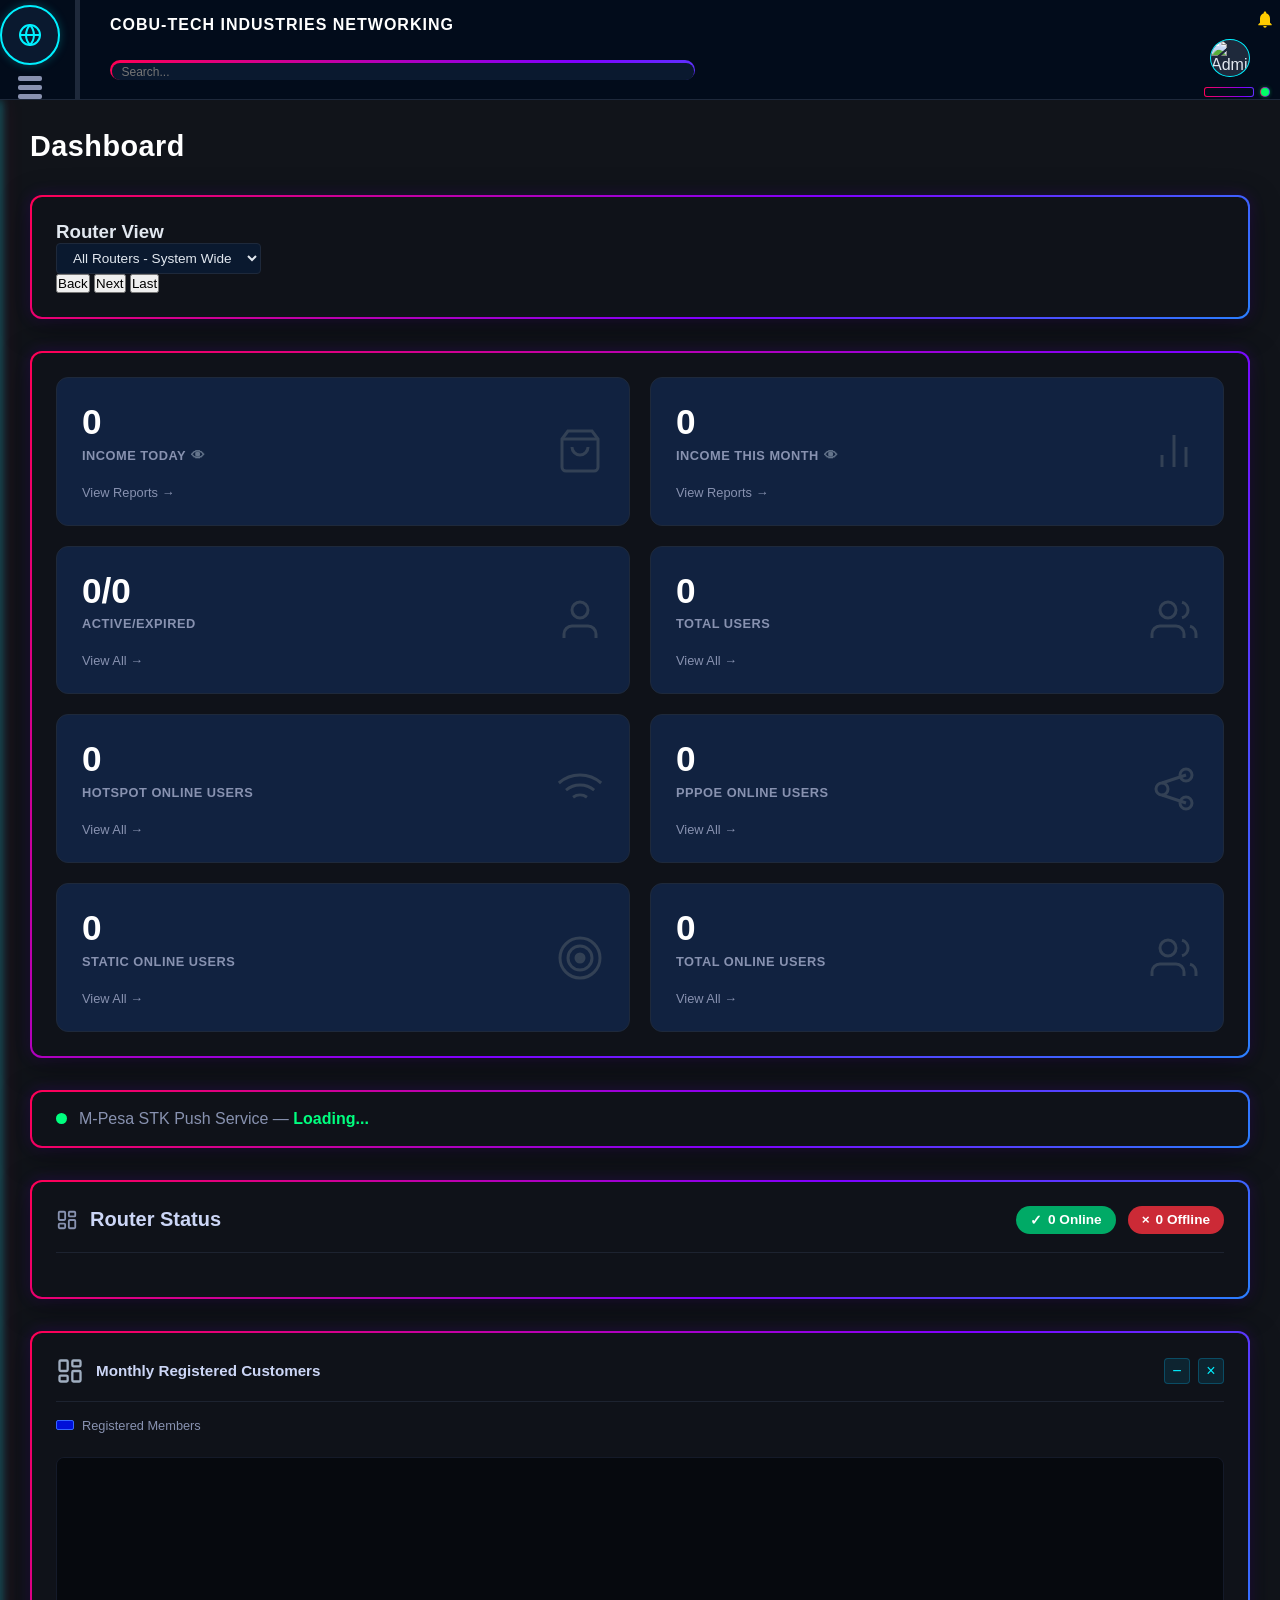
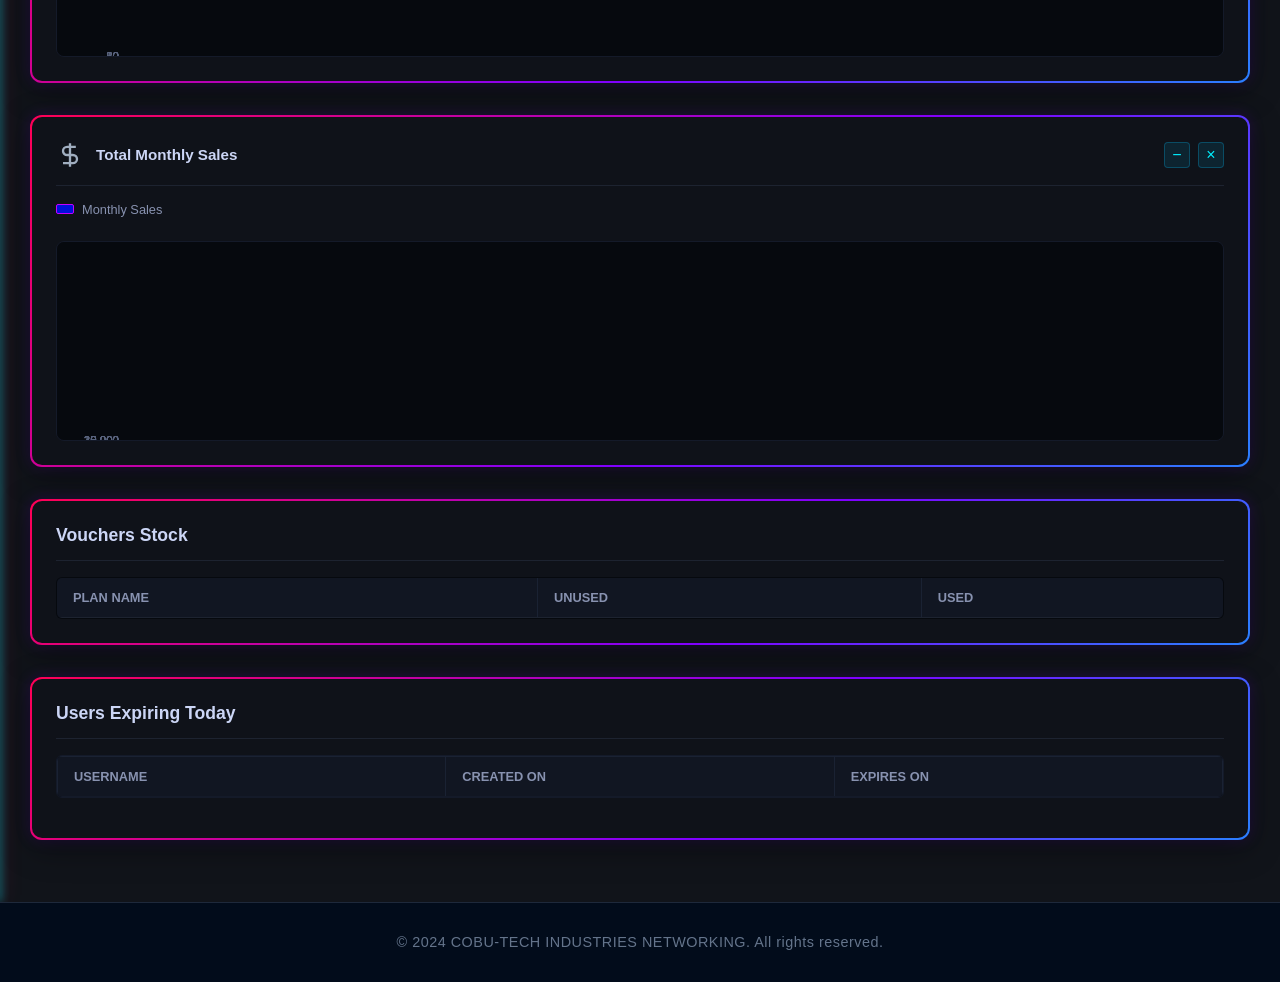
==== commit 00f2964a: "Update index.html" ====
--- a/index.html
+++ b/index.html
@@ -65,7 +65,7 @@
 
                 <nav class="sidebar-menu">
                     
-                    <a href="#" class="menu-item">
+                    <a href="#dashboard" class="menu-item">
                         <svg class="menu-icon" xmlns="http://www.w3.org/2000/svg" viewBox="0 0 24 24" fill="none" stroke="currentColor" stroke-width="2" stroke-linecap="round" stroke-linejoin="round">
                             <rect x="3" y="3" width="7" height="9"></rect>
                             <rect x="14" y="3" width="7" height="5"></rect>
@@ -73,25 +73,23 @@
                             <rect x="3" y="16" width="7" height="5"></rect>
                         </svg>
                         <span class="menu-text">Dashboard</span>
-                        <svg class="star-icon" viewBox="0 0 24 24" fill="none" stroke="currentColor" stroke-width="2"><polygon points="12 2 15.09 8.26 22 9.27 17 14.14 18.18 21.02 12 17.77 5.82 21.02 7 14.14 2 9.27 8.91 8.26 12 2"></polygon></svg>
-                    </a>
-
-                    <a href="#" class="menu-item">
+                    </a>
+
+                    <a href="#favorites" class="menu-item">
                         <svg class="menu-icon" xmlns="http://www.w3.org/2000/svg" viewBox="0 0 24 24" fill="none" stroke="currentColor" stroke-width="2" stroke-linecap="round" stroke-linejoin="round">
                             <polygon points="12 2 15.09 8.26 22 9.27 17 14.14 18.18 21.02 12 17.77 5.82 21.02 7 14.14 2 9.27 8.91 8.26 12 2"></polygon>
                         </svg>
                         <span class="menu-text">Favorites</span>
-                        <svg class="star-icon" viewBox="0 0 24 24" fill="none" stroke="currentColor" stroke-width="2"><polygon points="12 2 15.09 8.26 22 9.27 17 14.14 18.18 21.02 12 17.77 5.82 21.02 7 14.14 2 9.27 8.91 8.26 12 2"></polygon></svg>
-                    </a>
-
-                    <a href="#" class="menu-item">
+                        <span class="menu-arrow">&lt;</span>
+                    </a>
+
+                    <a href="#admins" class="menu-item">
                         <svg class="menu-icon" xmlns="http://www.w3.org/2000/svg" viewBox="0 0 24 24" fill="none" stroke="currentColor" stroke-width="2" stroke-linecap="round" stroke-linejoin="round">
                             <path d="M16 21v-2a4 4 0 0 0-4-4H5a4 4 0 0 0-4 4v2"></path>
                             <circle cx="8.5" cy="7" r="4"></circle>
                             <polyline points="17 11 19 13 23 9"></polyline>
                         </svg>
                         <span class="menu-text">Admins</span>
-                        <svg class="star-icon" viewBox="0 0 24 24" fill="none" stroke="currentColor" stroke-width="2"><polygon points="12 2 15.09 8.26 22 9.27 17 14.14 18.18 21.02 12 17.77 5.82 21.02 7 14.14 2 9.27 8.91 8.26 12 2"></polygon></svg>
                     </a>
 
                     <a href="#" class="menu-item dropdown-btn">
@@ -100,7 +98,6 @@
                             <circle cx="9" cy="7" r="4"></circle>
                         </svg>
                         <span class="menu-text">Customers</span>
-                        <svg class="star-icon" viewBox="0 0 24 24" fill="none" stroke="currentColor" stroke-width="2"><polygon points="12 2 15.09 8.26 22 9.27 17 14.14 18.18 21.02 12 17.77 5.82 21.02 7 14.14 2 9.27 8.91 8.26 12 2"></polygon></svg>
                         <span class="menu-arrow">&lt;</span>
                     </a>
                     <div class="submenu">
@@ -114,7 +111,6 @@
                             <polygon points="13 2 3 14 12 14 11 22 21 10 12 10 13 2"></polygon>
                         </svg>
                         <span class="menu-text">Activation</span>
-                        <svg class="star-icon" viewBox="0 0 24 24" fill="none" stroke="currentColor" stroke-width="2"><polygon points="12 2 15.09 8.26 22 9.27 17 14.14 18.18 21.02 12 17.77 5.82 21.02 7 14.14 2 9.27 8.91 8.26 12 2"></polygon></svg>
                         <span class="menu-arrow">&lt;</span>
                     </a>
                     <div class="submenu">
@@ -137,7 +133,6 @@
                             <line x1="6" y1="20" x2="6" y2="14"></line>
                         </svg>
                         <span class="menu-text">Data Usage</span>
-                        <svg class="star-icon" viewBox="0 0 24 24" fill="none" stroke="currentColor" stroke-width="2"><polygon points="12 2 15.09 8.26 22 9.27 17 14.14 18.18 21.02 12 17.77 5.82 21.02 7 14.14 2 9.27 8.91 8.26 12 2"></polygon></svg>
                         <span class="menu-arrow">&lt;</span>
                     </a>
                     <div class="submenu">
@@ -152,7 +147,6 @@
                             <line x1="6" y1="12" x2="18" y2="12"></line>
                         </svg>
                         <span class="menu-text">Hotspot Vouchers</span>
-                        <svg class="star-icon" viewBox="0 0 24 24" fill="none" stroke="currentColor" stroke-width="2"><polygon points="12 2 15.09 8.26 22 9.27 17 14.14 18.18 21.02 12 17.77 5.82 21.02 7 14.14 2 9.27 8.91 8.26 12 2"></polygon></svg>
                         <span class="menu-arrow">&lt;</span>
                     </a>
                     <div class="submenu">
@@ -170,41 +164,15 @@
                             <path d="M10 13a5 5 0 0 0 7.54.54l3-3a5 5 0 0 0-7.07-7.07l-1.72 1.71"></path>
                             <path d="M14 11a5 5 0 0 0-7.54-.54l-3 3a5 5 0 0 0 7.07 7.07l1.71-1.71"></path>
                         </svg>
-                        <span class="menu-text">Hotspot Binding</span>
-                        <svg class="star-icon" viewBox="0 0 24 24" fill="none" stroke="currentColor" stroke-width="2"><polygon points="12 2 15.09 8.26 22 9.27 17 14.14 18.18 21.02 12 17.77 5.82 21.02 7 14.14 2 9.27 8.91 8.26 12 2"></polygon></svg>
-                        <span class="menu-arrow">&lt;</span>
-                    </a>
-                    <div class="submenu">
-                        <a href="#" class="submenu-item"><span class="menu-text">All Bindings</span><svg class="star-icon" viewBox="0 0 24 24" fill="none" stroke="currentColor" stroke-width="2"><polygon points="12 2 15.09 8.26 22 9.27 17 14.14 18.18 21.02 12 17.77 5.82 21.02 7 14.14 2 9.27 8.91 8.26 12 2"></polygon></svg></a>
-                        <a href="#" class="submenu-item"><span class="menu-text">Active Bindings</span><svg class="star-icon" viewBox="0 0 24 24" fill="none" stroke="currentColor" stroke-width="2"><polygon points="12 2 15.09 8.26 22 9.27 17 14.14 18.18 21.02 12 17.77 5.82 21.02 7 14.14 2 9.27 8.91 8.26 12 2"></polygon></svg></a>
-                        <a href="#" class="submenu-item"><span class="menu-text">Expired Bindings</span><svg class="star-icon" viewBox="0 0 24 24" fill="none" stroke="currentColor" stroke-width="2"><polygon points="12 2 15.09 8.26 22 9.27 17 14.14 18.18 21.02 12 17.77 5.82 21.02 7 14.14 2 9.27 8.91 8.26 12 2"></polygon></svg></a>
-                        <a href="#" class="submenu-item"><span class="menu-text">Bind a User/Device</span><svg class="star-icon" viewBox="0 0 24 24" fill="none" stroke="currentColor" stroke-width="2"><polygon points="12 2 15.09 8.26 22 9.27 17 14.14 18.18 21.02 12 17.77 5.82 21.02 7 14.14 2 9.27 8.91 8.26 12 2"></polygon></svg></a>
-                        <a href="#" class="submenu-item"><span class="menu-text">Create Binding Speeds</span><svg class="star-icon" viewBox="0 0 24 24" fill="none" stroke="currentColor" stroke-width="2"><polygon points="12 2 15.09 8.26 22 9.27 17 14.14 18.18 21.02 12 17.77 5.82 21.02 7 14.14 2 9.27 8.91 8.26 12 2"></polygon></svg></a>
-                        <a href="#" class="submenu-item"><span class="menu-text">Troubleshoot TV Binding</span><svg class="star-icon" viewBox="0 0 24 24" fill="none" stroke="currentColor" stroke-width="2"><polygon points="12 2 15.09 8.26 22 9.27 17 14.14 18.18 21.02 12 17.77 5.82 21.02 7 14.14 2 9.27 8.91 8.26 12 2"></polygon></svg></a>
-                    </div>
-
-                    <a href="#" class="menu-item dropdown-btn">
-                        <svg class="menu-icon" xmlns="http://www.w3.org/2000/svg" viewBox="0 0 24 24" fill="none" stroke="currentColor" stroke-width="2" stroke-linecap="round" stroke-linejoin="round">
-                            <polygon points="12 2 2 7 12 12 22 7 12 2"></polygon>
-                            <polyline points="2 17 12 22 22 17"></polyline>
-                            <polyline points="2 12 12 17 22 12"></polyline>
-                        </svg>
                         <span class="menu-text">Packages/Plans</span>
-                        <svg class="star-icon" viewBox="0 0 24 24" fill="none" stroke="currentColor" stroke-width="2"><polygon points="12 2 15.09 8.26 22 9.27 17 14.14 18.18 21.02 12 17.77 5.82 21.02 7 14.14 2 9.27 8.91 8.26 12 2"></polygon></svg>
                         <span class="menu-arrow">&lt;</span>
                     </a>
                     <div class="submenu">
                         <a href="#" class="submenu-item"><span class="menu-text">Hotspot Plans</span><svg class="star-icon" viewBox="0 0 24 24" fill="none" stroke="currentColor" stroke-width="2"><polygon points="12 2 15.09 8.26 22 9.27 17 14.14 18.18 21.02 12 17.77 5.82 21.02 7 14.14 2 9.27 8.91 8.26 12 2"></polygon></svg></a>
                         <a href="#" class="submenu-item"><span class="menu-text">PPPOE Plans</span><svg class="star-icon" viewBox="0 0 24 24" fill="none" stroke="currentColor" stroke-width="2"><polygon points="12 2 15.09 8.26 22 9.27 17 14.14 18.18 21.02 12 17.77 5.82 21.02 7 14.14 2 9.27 8.91 8.26 12 2"></polygon></svg></a>
-                        <a href="#" class="submenu-item"><span class="menu-text">Static ip plans</span><svg class="star-icon" viewBox="0 0 24 24" fill="none" stroke="currentColor" stroke-width="2"><polygon points="12 2 15.09 8.26 22 9.27 17 14.14 18.18 21.02 12 17.77 5.82 21.02 7 14.14 2 9.27 8.91 8.26 12 2"></polygon></svg></a>
+                        <a href="#" class="submenu-item"><span class="menu-text">Static IP Plans</span><svg class="star-icon" viewBox="0 0 24 24" fill="none" stroke="currentColor" stroke-width="2"><polygon points="12 2 15.09 8.26 22 9.27 17 14.14 18.18 21.02 12 17.77 5.82 21.02 7 14.14 2 9.27 8.91 8.26 12 2"></polygon></svg></a>
                         <a href="#" class="submenu-item"><span class="menu-text">Bandwidth Plans</span><svg class="star-icon" viewBox="0 0 24 24" fill="none" stroke="currentColor" stroke-width="2"><polygon points="12 2 15.09 8.26 22 9.27 17 14.14 18.18 21.02 12 17.77 5.82 21.02 7 14.14 2 9.27 8.91 8.26 12 2"></polygon></svg></a>
-                        <a href="#" class="submenu-item"><span class="menu-text">Advanced Bandwidth</span><svg class="star-icon" viewBox="0 0 24 24" fill="none" stroke="currentColor" stroke-width="2"><polygon points="12 2 15.09 8.26 22 9.27 17 14.14 18.18 21.02 12 17.77 5.82 21.02 7 14.14 2 9.27 8.91 8.26 12 2"></polygon></svg></a>
-                        <a href="#" class="submenu-item"><span class="menu-text">Quality of Service</span><svg class="star-icon" viewBox="0 0 24 24" fill="none" stroke="currentColor" stroke-width="2"><polygon points="12 2 15.09 8.26 22 9.27 17 14.14 18.18 21.02 12 17.77 5.82 21.02 7 14.14 2 9.27 8.91 8.26 12 2"></polygon></svg></a>
-                        <a href="#" class="submenu-item"><span class="menu-text">Hotspot Trials</span><svg class="star-icon" viewBox="0 0 24 24" fill="none" stroke="currentColor" stroke-width="2"><polygon points="12 2 15.09 8.26 22 9.27 17 14.14 18.18 21.02 12 17.77 5.82 21.02 7 14.14 2 9.27 8.91 8.26 12 2"></polygon></svg></a>
-                        <a href="#" class="submenu-item"><span class="menu-text">FUP</span><svg class="star-icon" viewBox="0 0 24 24" fill="none" stroke="currentColor" stroke-width="2"><polygon points="12 2 15.09 8.26 22 9.27 17 14.14 18.18 21.02 12 17.77 5.82 21.02 7 14.14 2 9.27 8.91 8.26 12 2"></polygon></svg></a>
-                        <a href="#" class="submenu-item"><span class="menu-text">Schedule Plans</span><svg class="star-icon" viewBox="0 0 24 24" fill="none" stroke="currentColor" stroke-width="2"><polygon points="12 2 15.09 8.26 22 9.27 17 14.14 18.18 21.02 12 17.77 5.82 21.02 7 14.14 2 9.27 8.91 8.26 12 2"></polygon></svg></a>
-                        <a href="#" class="submenu-item"><span class="menu-text">TV Plans</span><svg class="star-icon" viewBox="0 0 24 24" fill="none" stroke="currentColor" stroke-width="2"><polygon points="12 2 15.09 8.26 22 9.27 17 14.14 18.18 21.02 12 17.77 5.82 21.02 7 14.14 2 9.27 8.91 8.26 12 2"></polygon></svg></a>
-                    </div>
+                    </a>
 
                     <a href="#" class="menu-item dropdown-btn">
                         <svg class="menu-icon" xmlns="http://www.w3.org/2000/svg" viewBox="0 0 24 24" fill="none" stroke="currentColor" stroke-width="2" stroke-linecap="round" stroke-linejoin="round">
@@ -212,16 +180,12 @@
                             <line x1="1" y1="10" x2="23" y2="10"></line>
                         </svg>
                         <span class="menu-text">Transactions</span>
-                        <svg class="star-icon" viewBox="0 0 24 24" fill="none" stroke="currentColor" stroke-width="2"><polygon points="12 2 15.09 8.26 22 9.27 17 14.14 18.18 21.02 12 17.77 5.82 21.02 7 14.14 2 9.27 8.91 8.26 12 2"></polygon></svg>
                         <span class="menu-arrow">&lt;</span>
                     </a>
                     <div class="submenu">
                         <a href="#" class="submenu-item"><span class="menu-text">Daily Transactions</span><svg class="star-icon" viewBox="0 0 24 24" fill="none" stroke="currentColor" stroke-width="2"><polygon points="12 2 15.09 8.26 22 9.27 17 14.14 18.18 21.02 12 17.77 5.82 21.02 7 14.14 2 9.27 8.91 8.26 12 2"></polygon></svg></a>
                         <a href="#" class="submenu-item"><span class="menu-text">Period Transactions</span><svg class="star-icon" viewBox="0 0 24 24" fill="none" stroke="currentColor" stroke-width="2"><polygon points="12 2 15.09 8.26 22 9.27 17 14.14 18.18 21.02 12 17.77 5.82 21.02 7 14.14 2 9.27 8.91 8.26 12 2"></polygon></svg></a>
-                        <a href="#" class="submenu-item"><span class="menu-text">Activation History</span><svg class="star-icon" viewBox="0 0 24 24" fill="none" stroke="currentColor" stroke-width="2"><polygon points="12 2 15.09 8.26 22 9.27 17 14.14 18.18 21.02 12 17.77 5.82 21.02 7 14.14 2 9.27 8.91 8.26 12 2"></polygon></svg></a>
-                        <a href="#" class="submenu-item"><span class="menu-text">Comparisons/Graphs</span><svg class="star-icon" viewBox="0 0 24 24" fill="none" stroke="currentColor" stroke-width="2"><polygon points="12 2 15.09 8.26 22 9.27 17 14.14 18.18 21.02 12 17.77 5.82 21.02 7 14.14 2 9.27 8.91 8.26 12 2"></polygon></svg></a>
                         <a href="#" class="submenu-item"><span class="menu-text">Income Overview</span><svg class="star-icon" viewBox="0 0 24 24" fill="none" stroke="currentColor" stroke-width="2"><polygon points="12 2 15.09 8.26 22 9.27 17 14.14 18.18 21.02 12 17.77 5.82 21.02 7 14.14 2 9.27 8.91 8.26 12 2"></polygon></svg></a>
-                        <a href="#" class="submenu-item"><span class="menu-text">STK Push Result</span><svg class="star-icon" viewBox="0 0 24 24" fill="none" stroke="currentColor" stroke-width="2"><polygon points="12 2 15.09 8.26 22 9.27 17 14.14 18.18 21.02 12 17.77 5.82 21.02 7 14.14 2 9.27 8.91 8.26 12 2"></polygon></svg></a>
                     </div>
 
                     <a href="#" class="menu-item dropdown-btn">
@@ -230,17 +194,13 @@
                             <path d="M13.73 21a2 2 0 0 1-3.46 0"></path>
                         </svg>
                         <span class="menu-text">Notifications</span>
-                        <svg class="star-icon" viewBox="0 0 24 24" fill="none" stroke="currentColor" stroke-width="2"><polygon points="12 2 15.09 8.26 22 9.27 17 14.14 18.18 21.02 12 17.77 5.82 21.02 7 14.14 2 9.27 8.91 8.26 12 2"></polygon></svg>
                         <span class="menu-arrow">&lt;</span>
                     </a>
                     <div class="submenu">
                         <a href="#" class="submenu-item"><span class="menu-text">Single User</span><svg class="star-icon" viewBox="0 0 24 24" fill="none" stroke="currentColor" stroke-width="2"><polygon points="12 2 15.09 8.26 22 9.27 17 14.14 18.18 21.02 12 17.77 5.82 21.02 7 14.14 2 9.27 8.91 8.26 12 2"></polygon></svg></a>
                         <a href="#" class="submenu-item"><span class="menu-text">Bulk Send</span><svg class="star-icon" viewBox="0 0 24 24" fill="none" stroke="currentColor" stroke-width="2"><polygon points="12 2 15.09 8.26 22 9.27 17 14.14 18.18 21.02 12 17.77 5.82 21.02 7 14.14 2 9.27 8.91 8.26 12 2"></polygon></svg></a>
                         <a href="#" class="submenu-item"><span class="menu-text">Plan Specific</span><svg class="star-icon" viewBox="0 0 24 24" fill="none" stroke="currentColor" stroke-width="2"><polygon points="12 2 15.09 8.26 22 9.27 17 14.14 18.18 21.02 12 17.77 5.82 21.02 7 14.14 2 9.27 8.91 8.26 12 2"></polygon></svg></a>
-                        <a href="#" class="submenu-item"><span class="menu-text">Router Specific</span><svg class="star-icon" viewBox="0 0 24 24" fill="none" stroke="currentColor" stroke-width="2"><polygon points="12 2 15.09 8.26 22 9.27 17 14.14 18.18 21.02 12 17.77 5.82 21.02 7 14.14 2 9.27 8.91 8.26 12 2"></polygon></svg></a>
                         <a href="#" class="submenu-item"><span class="menu-text">Schedule SMS</span><svg class="star-icon" viewBox="0 0 24 24" fill="none" stroke="currentColor" stroke-width="2"><polygon points="12 2 15.09 8.26 22 9.27 17 14.14 18.18 21.02 12 17.77 5.82 21.02 7 14.14 2 9.27 8.91 8.26 12 2"></polygon></svg></a>
-                        <a href="#" class="submenu-item"><span class="menu-text">Sms Groups</span><svg class="star-icon" viewBox="0 0 24 24" fill="none" stroke="currentColor" stroke-width="2"><polygon points="12 2 15.09 8.26 22 9.27 17 14.14 18.18 21.02 12 17.77 5.82 21.02 7 14.14 2 9.27 8.91 8.26 12 2"></polygon></svg></a>
-                        <a href="#" class="submenu-item"><span class="menu-text">SMS History</span><svg class="star-icon" viewBox="0 0 24 24" fill="none" stroke="currentColor" stroke-width="2"><polygon points="12 2 15.09 8.26 22 9.27 17 14.14 18.18 21.02 12 17.77 5.82 21.02 7 14.14 2 9.27 8.91 8.26 12 2"></polygon></svg></a>
                     </div>
 
                     <a href="#" class="menu-item dropdown-btn">
@@ -250,151 +210,25 @@
                             <path d="M12 2a15.3 15.3 0 0 1 4 10 15.3 15.3 0 0 1-4 10 15.3 15.3 0 0 1-4-10 15.3 15.3 0 0 1 4-10z"></path>
                         </svg>
                         <span class="menu-text">Network</span>
-                        <svg class="star-icon" viewBox="0 0 24 24" fill="none" stroke="currentColor" stroke-width="2"><polygon points="12 2 15.09 8.26 22 9.27 17 14.14 18.18 21.02 12 17.77 5.82 21.02 7 14.14 2 9.27 8.91 8.26 12 2"></polygon></svg>
-                        <span class="menu-arrow">&lt;</span>
-                    </a>
-                    <div class="submenu">
-                        <a href="#" class="submenu-item"><span class="menu-text">Self Install</span><svg class="star-icon" viewBox="0 0 24 24" fill="none" stroke="currentColor" stroke-width="2"><polygon points="12 2 15.09 8.26 22 9.27 17 14.14 18.18 21.02 12 17.77 5.82 21.02 7 14.14 2 9.27 8.91 8.26 12 2"></polygon></svg></a>
-                        <a href="#" class="submenu-item"><span class="menu-text">Replace Router</span><svg class="star-icon" viewBox="0 0 24 24" fill="none" stroke="currentColor" stroke-width="2"><polygon points="12 2 15.09 8.26 22 9.27 17 14.14 18.18 21.02 12 17.77 5.82 21.02 7 14.14 2 9.27 8.91 8.26 12 2"></polygon></svg></a>
+                        <span class="menu-arrow">&lt;</span>
+                    </a>
+                    <div class="submenu">
                         <a href="#" class="submenu-item"><span class="menu-text">Routers</span><svg class="star-icon" viewBox="0 0 24 24" fill="none" stroke="currentColor" stroke-width="2"><polygon points="12 2 15.09 8.26 22 9.27 17 14.14 18.18 21.02 12 17.77 5.82 21.02 7 14.14 2 9.27 8.91 8.26 12 2"></polygon></svg></a>
                         <a href="#" class="submenu-item"><span class="menu-text">IP Pool</span><svg class="star-icon" viewBox="0 0 24 24" fill="none" stroke="currentColor" stroke-width="2"><polygon points="12 2 15.09 8.26 22 9.27 17 14.14 18.18 21.02 12 17.77 5.82 21.02 7 14.14 2 9.27 8.91 8.26 12 2"></polygon></svg></a>
-                        <a href="#" class="submenu-item"><span class="menu-text">Router Backups</span><svg class="star-icon" viewBox="0 0 24 24" fill="none" stroke="currentColor" stroke-width="2"><polygon points="12 2 15.09 8.26 22 9.27 17 14.14 18.18 21.02 12 17.77 5.82 21.02 7 14.14 2 9.27 8.91 8.26 12 2"></polygon></svg></a>
-                        <a href="#" class="submenu-item"><span class="menu-text">Wireless Settings</span><svg class="star-icon" viewBox="0 0 24 24" fill="none" stroke="currentColor" stroke-width="2"><polygon points="12 2 15.09 8.26 22 9.27 17 14.14 18.18 21.02 12 17.77 5.82 21.02 7 14.14 2 9.27 8.91 8.26 12 2"></polygon></svg></a>
-                        <a href="#" class="submenu-item"><span class="menu-text">Bridge</span><svg class="star-icon" viewBox="0 0 24 24" fill="none" stroke="currentColor" stroke-width="2"><polygon points="12 2 15.09 8.26 22 9.27 17 14.14 18.18 21.02 12 17.77 5.82 21.02 7 14.14 2 9.27 8.91 8.26 12 2"></polygon></svg></a>
-                        <a href="#" class="submenu-item"><span class="menu-text">Ip Address</span><svg class="star-icon" viewBox="0 0 24 24" fill="none" stroke="currentColor" stroke-width="2"><polygon points="12 2 15.09 8.26 22 9.27 17 14.14 18.18 21.02 12 17.77 5.82 21.02 7 14.14 2 9.27 8.91 8.26 12 2"></polygon></svg></a>
-                        <a href="#" class="submenu-item"><span class="menu-text">Files</span><svg class="star-icon" viewBox="0 0 24 24" fill="none" stroke="currentColor" stroke-width="2"><polygon points="12 2 15.09 8.26 22 9.27 17 14.14 18.18 21.02 12 17.77 5.82 21.02 7 14.14 2 9.27 8.91 8.26 12 2"></polygon></svg></a>
-                        <a href="#" class="submenu-item"><span class="menu-text">Hotspot</span><svg class="star-icon" viewBox="0 0 24 24" fill="none" stroke="currentColor" stroke-width="2"><polygon points="12 2 15.09 8.26 22 9.27 17 14.14 18.18 21.02 12 17.77 5.82 21.02 7 14.14 2 9.27 8.91 8.26 12 2"></polygon></svg></a>
-                        <a href="#" class="submenu-item"><span class="menu-text">ppp</span><svg class="star-icon" viewBox="0 0 24 24" fill="none" stroke="currentColor" stroke-width="2"><polygon points="12 2 15.09 8.26 22 9.27 17 14.14 18.18 21.02 12 17.77 5.82 21.02 7 14.14 2 9.27 8.91 8.26 12 2"></polygon></svg></a>
-                        <a href="#" class="submenu-item"><span class="menu-text">Queues</span><svg class="star-icon" viewBox="0 0 24 24" fill="none" stroke="currentColor" stroke-width="2"><polygon points="12 2 15.09 8.26 22 9.27 17 14.14 18.18 21.02 12 17.77 5.82 21.02 7 14.14 2 9.27 8.91 8.26 12 2"></polygon></svg></a>
-                        <a href="#" class="submenu-item"><span class="menu-text">Mikrotik users</span><svg class="star-icon" viewBox="0 0 24 24" fill="none" stroke="currentColor" stroke-width="2"><polygon points="12 2 15.09 8.26 22 9.27 17 14.14 18.18 21.02 12 17.77 5.82 21.02 7 14.14 2 9.27 8.91 8.26 12 2"></polygon></svg></a>
-                        <a href="#" class="submenu-item"><span class="menu-text">CPU Load</span><svg class="star-icon" viewBox="0 0 24 24" fill="none" stroke="currentColor" stroke-width="2"><polygon points="12 2 15.09 8.26 22 9.27 17 14.14 18.18 21.02 12 17.77 5.82 21.02 7 14.14 2 9.27 8.91 8.26 12 2"></polygon></svg></a>
                         <a href="#" class="submenu-item"><span class="menu-text">MikroTik Monitor</span><svg class="star-icon" viewBox="0 0 24 24" fill="none" stroke="currentColor" stroke-width="2"><polygon points="12 2 15.09 8.26 22 9.27 17 14.14 18.18 21.02 12 17.77 5.82 21.02 7 14.14 2 9.27 8.91 8.26 12 2"></polygon></svg></a>
-                        <a href="#" class="submenu-item"><span class="menu-text">Interface Monitor</span><svg class="star-icon" viewBox="0 0 24 24" fill="none" stroke="currentColor" stroke-width="2"><polygon points="12 2 15.09 8.26 22 9.27 17 14.14 18.18 21.02 12 17.77 5.82 21.02 7 14.14 2 9.27 8.91 8.26 12 2"></polygon></svg></a>
-                        <a href="#" class="submenu-item"><span class="menu-text">Network Discovery</span><svg class="star-icon" viewBox="0 0 24 24" fill="none" stroke="currentColor" stroke-width="2"><polygon points="12 2 15.09 8.26 22 9.27 17 14.14 18.18 21.02 12 17.77 5.82 21.02 7 14.14 2 9.27 8.91 8.26 12 2"></polygon></svg></a>
-                    </div>
-
-                    <a href="#" class="menu-item dropdown-btn">
-                        <svg class="menu-icon" xmlns="http://www.w3.org/2000/svg" viewBox="0 0 24 24" fill="none" stroke="currentColor" stroke-width="2" stroke-linecap="round" stroke-linejoin="round">
-                            <rect x="3" y="3" width="18" height="18" rx="2" ry="2"></rect>
-                            <polyline points="9 11 12 14 22 4"></polyline>
-                        </svg>
-                        <span class="menu-text">Bulk Actions</span>
-                        <svg class="star-icon" viewBox="0 0 24 24" fill="none" stroke="currentColor" stroke-width="2"><polygon points="12 2 15.09 8.26 22 9.27 17 14.14 18.18 21.02 12 17.77 5.82 21.02 7 14.14 2 9.27 8.91 8.26 12 2"></polygon></svg>
-                        <span class="menu-arrow">&lt;</span>
-                    </a>
-                    <div class="submenu">
-                        <a href="#" class="submenu-item"><span class="menu-text">Mass Delete Users</span><svg class="star-icon" viewBox="0 0 24 24" fill="none" stroke="currentColor" stroke-width="2"><polygon points="12 2 15.09 8.26 22 9.27 17 14.14 18.18 21.02 12 17.77 5.82 21.02 7 14.14 2 9.27 8.91 8.26 12 2"></polygon></svg></a>
-                        <a href="#" class="submenu-item"><span class="menu-text">Bulk Edit Expiry Period</span><svg class="star-icon" viewBox="0 0 24 24" fill="none" stroke="currentColor" stroke-width="2"><polygon points="12 2 15.09 8.26 22 9.27 17 14.14 18.18 21.02 12 17.77 5.82 21.02 7 14.14 2 9.27 8.91 8.26 12 2"></polygon></svg></a>
-                        <a href="#" class="submenu-item"><span class="menu-text">Bulk Edit Plans</span><svg class="star-icon" viewBox="0 0 24 24" fill="none" stroke="currentColor" stroke-width="2"><polygon points="12 2 15.09 8.26 22 9.27 17 14.14 18.18 21.02 12 17.77 5.82 21.02 7 14.14 2 9.27 8.91 8.26 12 2"></polygon></svg></a>
-                        <a href="#" class="submenu-item"><span class="menu-text">Bulk Edit Routers</span><svg class="star-icon" viewBox="0 0 24 24" fill="none" stroke="currentColor" stroke-width="2"><polygon points="12 2 15.09 8.26 22 9.27 17 14.14 18.18 21.02 12 17.77 5.82 21.02 7 14.14 2 9.27 8.91 8.26 12 2"></polygon></svg></a>
-                        <a href="#" class="submenu-item"><span class="menu-text">Transfer Router</span><svg class="star-icon" viewBox="0 0 24 24" fill="none" stroke="currentColor" stroke-width="2"><polygon points="12 2 15.09 8.26 22 9.27 17 14.14 18.18 21.02 12 17.77 5.82 21.02 7 14.14 2 9.27 8.91 8.26 12 2"></polygon></svg></a>
-                        <a href="#" class="submenu-item"><span class="menu-text">Delete ALL Users</span><svg class="star-icon" viewBox="0 0 24 24" fill="none" stroke="currentColor" stroke-width="2"><polygon points="12 2 15.09 8.26 22 9.27 17 14.14 18.18 21.02 12 17.77 5.82 21.02 7 14.14 2 9.27 8.91 8.26 12 2"></polygon></svg></a>
-                    </div>
-
-                    <a href="#" class="menu-item dropdown-btn">
-                        <svg class="menu-icon" xmlns="http://www.w3.org/2000/svg" viewBox="0 0 24 24" fill="none" stroke="currentColor" stroke-width="2" stroke-linecap="round" stroke-linejoin="round">
-                            <path d="M14 2H6a2 2 0 0 0-2 2v16a2 2 0 0 0 2 2h12a2 2 0 0 0 2-2V8z"></path>
-                            <polyline points="14 2 14 8 20 8"></polyline>
-                            <line x1="16" y1="13" x2="8" y2="13"></line>
-                            <line x1="16" y1="17" x2="8" y2="17"></line>
-                            <polyline points="10 9 9 9 8 9"></polyline>
-                        </svg>
-                        <span class="menu-text">Static Pages</span>
-                        <svg class="star-icon" viewBox="0 0 24 24" fill="none" stroke="currentColor" stroke-width="2"><polygon points="12 2 15.09 8.26 22 9.27 17 14.14 18.18 21.02 12 17.77 5.82 21.02 7 14.14 2 9.27 8.91 8.26 12 2"></polygon></svg>
-                        <span class="menu-arrow">&lt;</span>
-                    </a>
-                    <div class="submenu">
-                        <a href="#" class="submenu-item"><span class="menu-text">Order Voucher</span><svg class="star-icon" viewBox="0 0 24 24" fill="none" stroke="currentColor" stroke-width="2"><polygon points="12 2 15.09 8.26 22 9.27 17 14.14 18.18 21.02 12 17.77 5.82 21.02 7 14.14 2 9.27 8.91 8.26 12 2"></polygon></svg></a>
-                        <a href="#" class="submenu-item"><span class="menu-text">Voucher Template</span><svg class="star-icon" viewBox="0 0 24 24" fill="none" stroke="currentColor" stroke-width="2"><polygon points="12 2 15.09 8.26 22 9.27 17 14.14 18.18 21.02 12 17.77 5.82 21.02 7 14.14 2 9.27 8.91 8.26 12 2"></polygon></svg></a>
-                        <a href="#" class="submenu-item"><span class="menu-text">Announcement</span><svg class="star-icon" viewBox="0 0 24 24" fill="none" stroke="currentColor" stroke-width="2"><polygon points="12 2 15.09 8.26 22 9.27 17 14.14 18.18 21.02 12 17.77 5.82 21.02 7 14.14 2 9.27 8.91 8.26 12 2"></polygon></svg></a>
-                        <a href="#" class="submenu-item"><span class="menu-text">Registration Info</span><svg class="star-icon" viewBox="0 0 24 24" fill="none" stroke="currentColor" stroke-width="2"><polygon points="12 2 15.09 8.26 22 9.27 17 14.14 18.18 21.02 12 17.77 5.82 21.02 7 14.14 2 9.27 8.91 8.26 12 2"></polygon></svg></a>
-                        <a href="#" class="submenu-item"><span class="menu-text">Privacy Policy</span><svg class="star-icon" viewBox="0 0 24 24" fill="none" stroke="currentColor" stroke-width="2"><polygon points="12 2 15.09 8.26 22 9.27 17 14.14 18.18 21.02 12 17.77 5.82 21.02 7 14.14 2 9.27 8.91 8.26 12 2"></polygon></svg></a>
-                        <a href="#" class="submenu-item"><span class="menu-text">Terms and Conditions</span><svg class="star-icon" viewBox="0 0 24 24" fill="none" stroke="currentColor" stroke-width="2"><polygon points="12 2 15.09 8.26 22 9.27 17 14.14 18.18 21.02 12 17.77 5.82 21.02 7 14.14 2 9.27 8.91 8.26 12 2"></polygon></svg></a>
-                    </div>
-
-                    <a href="#" class="menu-item dropdown-btn">
-                        <svg class="menu-icon" xmlns="http://www.w3.org/2000/svg" viewBox="0 0 24 24" fill="none" stroke="currentColor" stroke-width="2" stroke-linecap="round" stroke-linejoin="round">
-                            <rect x="2" y="2" width="20" height="8" rx="2" ry="2"></rect>
-                            <rect x="2" y="14" width="20" height="8" rx="2" ry="2"></rect>
-                            <line x1="6" y1="6" x2="6.01" y2="6"></line>
-                            <line x1="6" y1="18" x2="6.01" y2="18"></line>
-                        </svg>
-                        <span class="menu-text">TR069 ACS</span>
-                        <svg class="star-icon" viewBox="0 0 24 24" fill="none" stroke="currentColor" stroke-width="2"><polygon points="12 2 15.09 8.26 22 9.27 17 14.14 18.18 21.02 12 17.77 5.82 21.02 7 14.14 2 9.27 8.91 8.26 12 2"></polygon></svg>
-                        <span class="menu-arrow">&lt;</span>
-                    </a>
-                    <div class="submenu">
-                        <a href="#" class="submenu-item"><span class="menu-text">Setup/Configs</span><svg class="star-icon" viewBox="0 0 24 24" fill="none" stroke="currentColor" stroke-width="2"><polygon points="12 2 15.09 8.26 22 9.27 17 14.14 18.18 21.02 12 17.77 5.82 21.02 7 14.14 2 9.27 8.91 8.26 12 2"></polygon></svg></a>
-                        <a href="#" class="submenu-item"><span class="menu-text">All Devices</span><svg class="star-icon" viewBox="0 0 24 24" fill="none" stroke="currentColor" stroke-width="2"><polygon points="12 2 15.09 8.26 22 9.27 17 14.14 18.18 21.02 12 17.77 5.82 21.02 7 14.14 2 9.27 8.91 8.26 12 2"></polygon></svg></a>
-                        <a href="#" class="submenu-item"><span class="menu-text">Online Devices</span><svg class="star-icon" viewBox="0 0 24 24" fill="none" stroke="currentColor" stroke-width="2"><polygon points="12 2 15.09 8.26 22 9.27 17 14.14 18.18 21.02 12 17.77 5.82 21.02 7 14.14 2 9.27 8.91 8.26 12 2"></polygon></svg></a>
-                        <a href="#" class="submenu-item"><span class="menu-text">Offline Devices</span><svg class="star-icon" viewBox="0 0 24 24" fill="none" stroke="currentColor" stroke-width="2"><polygon points="12 2 15.09 8.26 22 9.27 17 14.14 18.18 21.02 12 17.77 5.82 21.02 7 14.14 2 9.27 8.91 8.26 12 2"></polygon></svg></a>
-                        <a href="#" class="submenu-item"><span class="menu-text">Assigned Devices</span><svg class="star-icon" viewBox="0 0 24 24" fill="none" stroke="currentColor" stroke-width="2"><polygon points="12 2 15.09 8.26 22 9.27 17 14.14 18.18 21.02 12 17.77 5.82 21.02 7 14.14 2 9.27 8.91 8.26 12 2"></polygon></svg></a>
-                        <a href="#" class="submenu-item"><span class="menu-text">Unassigned Devices</span><svg class="star-icon" viewBox="0 0 24 24" fill="none" stroke="currentColor" stroke-width="2"><polygon points="12 2 15.09 8.26 22 9.27 17 14.14 18.18 21.02 12 17.77 5.82 21.02 7 14.14 2 9.27 8.91 8.26 12 2"></polygon></svg></a>
-                    </div>
-
-                    <a href="#" class="menu-item dropdown-btn">
-                        <svg class="menu-icon" xmlns="http://www.w3.org/2000/svg" viewBox="0 0 24 24" fill="none" stroke="currentColor" stroke-width="2" stroke-linecap="round" stroke-linejoin="round">
-                            <path d="M5 12.55a11 11 0 0 1 14.08 0"></path>
-                            <path d="M1.42 9a16 16 0 0 1 21.16 0"></path>
-                            <path d="M8.53 16.11a6 6 0 0 1 6.95 0"></path>
-                            <circle cx="12" cy="20" r="1"></circle>
-                        </svg>
-                        <span class="menu-text">Access Points</span>
-                        <svg class="star-icon" viewBox="0 0 24 24" fill="none" stroke="currentColor" stroke-width="2"><polygon points="12 2 15.09 8.26 22 9.27 17 14.14 18.18 21.02 12 17.77 5.82 21.02 7 14.14 2 9.27 8.91 8.26 12 2"></polygon></svg>
-                        <span class="menu-arrow">&lt;</span>
-                    </a>
-                    <div class="submenu">
-                        <a href="#" class="submenu-item"><span class="menu-text">List APs</span><svg class="star-icon" viewBox="0 0 24 24" fill="none" stroke="currentColor" stroke-width="2"><polygon points="12 2 15.09 8.26 22 9.27 17 14.14 18.18 21.02 12 17.77 5.82 21.02 7 14.14 2 9.27 8.91 8.26 12 2"></polygon></svg></a>
-                        <a href="#" class="submenu-item"><span class="menu-text">Router Chaining</span><svg class="star-icon" viewBox="0 0 24 24" fill="none" stroke="currentColor" stroke-width="2"><polygon points="12 2 15.09 8.26 22 9.27 17 14.14 18.18 21.02 12 17.77 5.82 21.02 7 14.14 2 9.27 8.91 8.26 12 2"></polygon></svg></a>
-                        <a href="#" class="submenu-item"><span class="menu-text">Add New</span><svg class="star-icon" viewBox="0 0 24 24" fill="none" stroke="currentColor" stroke-width="2"><polygon points="12 2 15.09 8.26 22 9.27 17 14.14 18.18 21.02 12 17.77 5.82 21.02 7 14.14 2 9.27 8.91 8.26 12 2"></polygon></svg></a>
-                    </div>
-
-                    <a href="#" class="menu-item dropdown-btn">
-                        <svg class="menu-icon" xmlns="http://www.w3.org/2000/svg" viewBox="0 0 24 24" fill="none" stroke="currentColor" stroke-width="2" stroke-linecap="round" stroke-linejoin="round">
-                            <rect x="2" y="5" width="20" height="14" rx="2" ry="2"></rect>
-                            <line x1="2" y1="10" x2="22" y2="10"></line>
-                        </svg>
-                        <span class="menu-text">Access PPPoE Routers</span>
-                        <svg class="star-icon" viewBox="0 0 24 24" fill="none" stroke="currentColor" stroke-width="2"><polygon points="12 2 15.09 8.26 22 9.27 17 14.14 18.18 21.02 12 17.77 5.82 21.02 7 14.14 2 9.27 8.91 8.26 12 2"></polygon></svg>
-                        <span class="menu-arrow">&lt;</span>
-                    </a>
-                    <div class="submenu">
-                        <a href="#" class="submenu-item"><span class="menu-text">Setup</span><svg class="star-icon" viewBox="0 0 24 24" fill="none" stroke="currentColor" stroke-width="2"><polygon points="12 2 15.09 8.26 22 9.27 17 14.14 18.18 21.02 12 17.77 5.82 21.02 7 14.14 2 9.27 8.91 8.26 12 2"></polygon></svg></a>
-                        <a href="#" class="submenu-item"><span class="menu-text">Devices</span><svg class="star-icon" viewBox="0 0 24 24" fill="none" stroke="currentColor" stroke-width="2"><polygon points="12 2 15.09 8.26 22 9.27 17 14.14 18.18 21.02 12 17.77 5.82 21.02 7 14.14 2 9.27 8.91 8.26 12 2"></polygon></svg></a>
-                    </div>
-
-                    <a href="#" class="menu-item dropdown-btn">
-                        <svg class="menu-icon" xmlns="http://www.w3.org/2000/svg" viewBox="0 0 24 24" fill="none" stroke="currentColor" stroke-width="2" stroke-linecap="round" stroke-linejoin="round">
-                            <circle cx="12" cy="12" r="2"></circle>
-                            <path d="M16.24 7.76a6 6 0 0 1 0 8.49m-8.48-.01a6 6 0 0 1 0-8.49m11.31-2.82a10 10 0 0 1 0 14.14m-14.14 0a10 10 0 0 1 0-14.14"></path>
-                        </svg>
-                        <span class="menu-text">Access Hotspot APs</span>
-                        <svg class="star-icon" viewBox="0 0 24 24" fill="none" stroke="currentColor" stroke-width="2"><polygon points="12 2 15.09 8.26 22 9.27 17 14.14 18.18 21.02 12 17.77 5.82 21.02 7 14.14 2 9.27 8.91 8.26 12 2"></polygon></svg>
-                        <span class="menu-arrow">&lt;</span>
-                    </a>
-                    <div class="submenu">
-                        <a href="#" class="submenu-item"><span class="menu-text">Setup</span><svg class="star-icon" viewBox="0 0 24 24" fill="none" stroke="currentColor" stroke-width="2"><polygon points="12 2 15.09 8.26 22 9.27 17 14.14 18.18 21.02 12 17.77 5.82 21.02 7 14.14 2 9.27 8.91 8.26 12 2"></polygon></svg></a>
-                        <a href="#" class="submenu-item"><span class="menu-text">Add AP</span><svg class="star-icon" viewBox="0 0 24 24" fill="none" stroke="currentColor" stroke-width="2"><polygon points="12 2 15.09 8.26 22 9.27 17 14.14 18.18 21.02 12 17.77 5.82 21.02 7 14.14 2 9.27 8.91 8.26 12 2"></polygon></svg></a>
-                        <a href="#" class="submenu-item"><span class="menu-text">Access APs</span><svg class="star-icon" viewBox="0 0 24 24" fill="none" stroke="currentColor" stroke-width="2"><polygon points="12 2 15.09 8.26 22 9.27 17 14.14 18.18 21.02 12 17.77 5.82 21.02 7 14.14 2 9.27 8.91 8.26 12 2"></polygon></svg></a>
                     </div>
 
                     <a href="#" class="menu-item dropdown-btn">
                         <svg class="menu-icon" xmlns="http://www.w3.org/2000/svg" viewBox="0 0 24 24" fill="none" stroke="currentColor" stroke-width="2" stroke-linecap="round" stroke-linejoin="round">
                             <circle cx="12" cy="12" r="3"></circle>
-                            <path d="M19.4 15a1.65 1.65 0 0 0 .33 1.82l.06.06a2 2 0 1 1-2.83 2.83l-.06-.06a1.65 1.65 0 0 0-1.82-.33 1.65 1.65 0 0 0-1 1.51V21a2 2 0 0 1-4 0v-.09A1.65 1.65 0 0 0 9 19.4a1.65 1.65 0 0 0-1.82.33l-.06.06a2 2 0 1 1 2.83-2.83l.06.06a1.65 1.65 0 0 0 .33-1.82 1.65 1.65 0 0 0-1.51-1H3a2 2 0 0 1 0-4h.09A1.65 1.65 0 0 0 4.6 9a1.65 1.65 0 0 0-.33-1.82l-.06-.06a2 2 0 1 1 2.83-2.83l.06.06a1.65 1.65 0 0 0 1.82.33H9a1.65 1.65 0 0 0 1-1.51V3a2 2 0 0 1 4 0v.09a1.65 1.65 0 0 0 1 1.51 1.65 1.65 0 0 0 1.82-.33l.06-.06a2 2 0 1 1 2.83 2.83l-.06.06a1.65 1.65 0 0 0-.33 1.82V9a1.65 1.65 0 0 0 1.51 1H21a2 2 0 0 1 0 4h-.09a1.65 1.65 0 0 0-1.51 1z"></path>
+                            <path d="M19.4 15a1.65 1.65 0 0 0 .33 1.82l.06.06a2 2 0 1 1-2.83 2.83l-.06-.06a1.65 1.65 0 0 0-1.82-.33 1.65 1.65 0 0 0-1 1.51V21a2 2 0 0 1-4 0v-.09A1.65 1.65 0 0 0 9 19.4a1.65 1.65 0 0 0-1.82.33l-.06.06a2 2 0 1 1-2.83-2.83l.06-.06a1.65 1.65 0 0 0 .33-1.82 1.65 1.65 0 0 0-1.51-1H3a2 2 0 0 1 0-4h.09A1.65 1.65 0 0 0 4.6 9a1.65 1.65 0 0 0-.33-1.82l-.06-.06a2 2 0 1 1 2.83-2.83l.06.06a1.65 1.65 0 0 0 1.82.33H9a1.65 1.65 0 0 0 1-1.51V3a2 2 0 0 1 4 0v.09a1.65 1.65 0 0 0 1 1.51 1.65 1.65 0 0 0 1.82-.33l.06-.06a2 2 0 1 1 2.83 2.83l-.06.06a1.65 1.65 0 0 0-.33 1.82V9a1.65 1.65 0 0 0 1.51 1H21a2 2 0 0 1 0 4h-.09a1.65 1.65 0 0 0-1.51 1z"></path>
                         </svg>
                         <span class="menu-text">Settings</span>
-                        <svg class="star-icon" viewBox="0 0 24 24" fill="none" stroke="currentColor" stroke-width="2"><polygon points="12 2 15.09 8.26 22 9.27 17 14.14 18.18 21.02 12 17.77 5.82 21.02 7 14.14 2 9.27 8.91 8.26 12 2"></polygon></svg>
                         <span class="menu-arrow">&lt;</span>
                     </a>
                     <div class="submenu">
                         <a href="#" class="submenu-item"><span class="menu-text">General Settings</span><svg class="star-icon" viewBox="0 0 24 24" fill="none" stroke="currentColor" stroke-width="2"><polygon points="12 2 15.09 8.26 22 9.27 17 14.14 18.18 21.02 12 17.77 5.82 21.02 7 14.14 2 9.27 8.91 8.26 12 2"></polygon></svg></a>
-                        <a href="#" class="submenu-item"><span class="menu-text">Localisation</span><svg class="star-icon" viewBox="0 0 24 24" fill="none" stroke="currentColor" stroke-width="2"><polygon points="12 2 15.09 8.26 22 9.27 17 14.14 18.18 21.02 12 17.77 5.82 21.02 7 14.14 2 9.27 8.91 8.26 12 2"></polygon></svg></a>
                         <a href="#" class="submenu-item"><span class="menu-text">Dashboard Theme</span><svg class="star-icon" viewBox="0 0 24 24" fill="none" stroke="currentColor" stroke-width="2"><polygon points="12 2 15.09 8.26 22 9.27 17 14.14 18.18 21.02 12 17.77 5.82 21.02 7 14.14 2 9.27 8.91 8.26 12 2"></polygon></svg></a>
-                        <a href="#" class="submenu-item"><span class="menu-text">Auto Notifications / Reminders</span><svg class="star-icon" viewBox="0 0 24 24" fill="none" stroke="currentColor" stroke-width="2"><polygon points="12 2 15.09 8.26 22 9.27 17 14.14 18.18 21.02 12 17.77 5.82 21.02 7 14.14 2 9.27 8.91 8.26 12 2"></polygon></svg></a>
-                        <a href="#" class="submenu-item"><span class="menu-text">Import PPPOE</span><svg class="star-icon" viewBox="0 0 24 24" fill="none" stroke="currentColor" stroke-width="2"><polygon points="12 2 15.09 8.26 22 9.27 17 14.14 18.18 21.02 12 17.77 5.82 21.02 7 14.14 2 9.27 8.91 8.26 12 2"></polygon></svg></a>
-                        <a href="#" class="submenu-item"><span class="menu-text">Administrator Users</span><svg class="star-icon" viewBox="0 0 24 24" fill="none" stroke="currentColor" stroke-width="2"><polygon points="12 2 15.09 8.26 22 9.27 17 14.14 18.18 21.02 12 17.77 5.82 21.02 7 14.14 2 9.27 8.91 8.26 12 2"></polygon></svg></a>
-                        <a href="#" class="submenu-item"><span class="menu-text">Payment Gateway</span><svg class="star-icon" viewBox="0 0 24 24" fill="none" stroke="currentColor" stroke-width="2"><polygon points="12 2 15.09 8.26 22 9.27 17 14.14 18.18 21.02 12 17.77 5.82 21.02 7 14.14 2 9.27 8.91 8.26 12 2"></polygon></svg></a>
                         <a href="#" class="submenu-item dropdown-btn">
                             <span class="menu-text">Withdraw</span>
                             <svg class="star-icon" viewBox="0 0 24 24" fill="none" stroke="currentColor" stroke-width="2"><polygon points="12 2 15.09 8.26 22 9.27 17 14.14 18.18 21.02 12 17.77 5.82 21.02 7 14.14 2 9.27 8.91 8.26 12 2"></polygon></svg>
@@ -405,63 +239,6 @@
                             <a href="#" class="submenu-item"><span class="menu-text">Withdrawal History</span><svg class="star-icon" viewBox="0 0 24 24" fill="none" stroke="currentColor" stroke-width="2"><polygon points="12 2 15.09 8.26 22 9.27 17 14.14 18.18 21.02 12 17.77 5.82 21.02 7 14.14 2 9.27 8.91 8.26 12 2"></polygon></svg></a>
                         </div>
                         <a href="#" class="submenu-item"><span class="menu-text">Active Sessions</span><svg class="star-icon" viewBox="0 0 24 24" fill="none" stroke="currentColor" stroke-width="2"><polygon points="12 2 15.09 8.26 22 9.27 17 14.14 18.18 21.02 12 17.77 5.82 21.02 7 14.14 2 9.27 8.91 8.26 12 2"></polygon></svg></a>
-                        <a href="#" class="submenu-item"><span class="menu-text">Audit & Cleanup</span><svg class="star-icon" viewBox="0 0 24 24" fill="none" stroke="currentColor" stroke-width="2"><polygon points="12 2 15.09 8.26 22 9.27 17 14.14 18.18 21.02 12 17.77 5.82 21.02 7 14.14 2 9.27 8.91 8.26 12 2"></polygon></svg></a>
-                        <a href="#" class="submenu-item"><span class="menu-text">Clear Cache</span><svg class="star-icon" viewBox="0 0 24 24" fill="none" stroke="currentColor" stroke-width="2"><polygon points="12 2 15.09 8.26 22 9.27 17 14.14 18.18 21.02 12 17.77 5.82 21.02 7 14.14 2 9.27 8.91 8.26 12 2"></polygon></svg></a>
-                    </div>
-
-                    <a href="#" class="menu-item dropdown-btn">
-                        <svg class="menu-icon" xmlns="http://www.w3.org/2000/svg" viewBox="0 0 24 24" fill="none" stroke="currentColor" stroke-width="2" stroke-linecap="round" stroke-linejoin="round">
-                            <line x1="4" y1="21" x2="4" y2="14"></line>
-                            <line x1="4" y1="10" x2="4" y2="3"></line>
-                            <line x1="12" y1="21" x2="12" y2="12"></line>
-                            <line x1="12" y1="8" x2="12" y2="3"></line>
-                            <line x1="20" y1="21" x2="20" y2="16"></line>
-                            <line x1="20" y1="12" x2="20" y2="3"></line>
-                            <line x1="1" y1="14" x2="7" y2="14"></line>
-                            <line x1="9" y1="8" x2="15" y2="8"></line>
-                            <line x1="17" y1="16" x2="23" y2="16"></line>
-                        </svg>
-                        <span class="menu-text">PPPoE Settings</span>
-                        <svg class="star-icon" viewBox="0 0 24 24" fill="none" stroke="currentColor" stroke-width="2"><polygon points="12 2 15.09 8.26 22 9.27 17 14.14 18.18 21.02 12 17.77 5.82 21.02 7 14.14 2 9.27 8.91 8.26 12 2"></polygon></svg>
-                        <span class="menu-arrow">&lt;</span>
-                    </a>
-                    <div class="submenu">
-                        <a href="#" class="submenu-item"><span class="menu-text">Setup</span><svg class="star-icon" viewBox="0 0 24 24" fill="none" stroke="currentColor" stroke-width="2"><polygon points="12 2 15.09 8.26 22 9.27 17 14.14 18.18 21.02 12 17.77 5.82 21.02 7 14.14 2 9.27 8.91 8.26 12 2"></polygon></svg></a>
-                        <a href="#" class="submenu-item"><span class="menu-text">Troubleshooting</span><svg class="star-icon" viewBox="0 0 24 24" fill="none" stroke="currentColor" stroke-width="2"><polygon points="12 2 15.09 8.26 22 9.27 17 14.14 18.18 21.02 12 17.77 5.82 21.02 7 14.14 2 9.27 8.91 8.26 12 2"></polygon></svg></a>
-                    </div>
-
-                    <a href="#" class="menu-item">
-                        <svg class="menu-icon" xmlns="http://www.w3.org/2000/svg" viewBox="0 0 24 24" fill="none" stroke="currentColor" stroke-width="2" stroke-linecap="round" stroke-linejoin="round">
-                            <path d="M12.22 2h-.44a2 2 0 0 0-2 2v.18a2 2 0 0 1-1 1.73l-.43.25a2 2 0 0 1-2 0l-.15-.08a2 2 0 0 0-2.73.73l-.22.38a2 2 0 0 0 .73 2.73l.15.1a2 2 0 0 1 1 1.72v.51a2 2 0 0 1-1 1.74l-.15.09a2 2 0 0 0-.73 2.73l.22.38a2 2 0 0 0 2.73.73l.15-.08a2 2 0 0 1 2 0l.43.25a2 2 0 0 1 1 1.73V20a2 2 0 0 0 2 2h.44a2 2 0 0 0 2-2v-.18a2 2 0 0 1 1-1.73l.43-.25a2 2 0 0 1 2 0l.15.08a2 2 0 0 0 2.73-.73l.22-.39a2 2 0 0 0-.73-2.73l-.15-.08a2 2 0 0 1-1-1.74v-.5a2 2 0 0 1 1-1.74l.15-.1a2 2 0 0 0 .73-2.73l-.22-.38a2 2 0 0 0-2.73-.73l-.15.08a2 2 0 0 1-2 0l-.43-.25a2 2 0 1 1-1-1.73V4a2 2 0 0 0-2-2z"></path>
-                            <circle cx="12" cy="12" r="3"></circle>
-                        </svg>
-                        <span class="menu-text">Hotspot Settings</span>
-                        <svg class="star-icon" viewBox="0 0 24 24" fill="none" stroke="currentColor" stroke-width="2"><polygon points="12 2 15.09 8.26 22 9.27 17 14.14 18.18 21.02 12 17.77 5.82 21.02 7 14.14 2 9.27 8.91 8.26 12 2"></polygon></svg>
-                    </a>
-
-                    <a href="#" class="menu-item">
-                        <svg class="menu-icon" xmlns="http://www.w3.org/2000/svg" viewBox="0 0 24 24" fill="none" stroke="currentColor" stroke-width="2" stroke-linecap="round" stroke-linejoin="round">
-                            <path d="M12 20h9"></path>
-                            <path d="M16.5 3.5a2.121 2.121 0 0 1 3 3L7 19l-4 1 1-4L16.5 3.5z"></path>
-                        </svg>
-                        <span class="menu-text">Page Builder</span>
-                        <svg class="star-icon" viewBox="0 0 24 24" fill="none" stroke="currentColor" stroke-width="2"><polygon points="12 2 15.09 8.26 22 9.27 17 14.14 18.18 21.02 12 17.77 5.82 21.02 7 14.14 2 9.27 8.91 8.26 12 2"></polygon></svg>
-                    </a>
-
-                    <a href="#" class="menu-item dropdown-btn">
-                        <svg class="menu-icon" xmlns="http://www.w3.org/2000/svg" viewBox="0 0 24 24" fill="none" stroke="currentColor" stroke-width="2" stroke-linecap="round" stroke-linejoin="round">
-                            <circle cx="12" cy="12" r="8"></circle>
-                            <path d="M12 2v20"></path>
-                            <path d="M17 5H9.5a3.5 3.5 0 0 0 0 7h5a3.5 3.5 0 0 1 0 7H6"></path>
-                        </svg>
-                        <span class="menu-text">Loyalty Points</span>
-                        <svg class="star-icon" viewBox="0 0 24 24" fill="none" stroke="currentColor" stroke-width="2"><polygon points="12 2 15.09 8.26 22 9.27 17 14.14 18.18 21.02 12 17.77 5.82 21.02 7 14.14 2 9.27 8.91 8.26 12 2"></polygon></svg>
-                        <span class="menu-arrow">&lt;</span>
-                    </a>
-                    <div class="submenu">
-                        <a href="#" class="submenu-item"><span class="menu-text">Setup</span><svg class="star-icon" viewBox="0 0 24 24" fill="none" stroke="currentColor" stroke-width="2"><polygon points="12 2 15.09 8.26 22 9.27 17 14.14 18.18 21.02 12 17.77 5.82 21.02 7 14.14 2 9.27 8.91 8.26 12 2"></polygon></svg></a>
-                        <a href="#" class="submenu-item"><span class="menu-text">Activity Report</span><svg class="star-icon" viewBox="0 0 24 24" fill="none" stroke="currentColor" stroke-width="2"><polygon points="12 2 15.09 8.26 22 9.27 17 14.14 18.18 21.02 12 17.77 5.82 21.02 7 14.14 2 9.27 8.91 8.26 12 2"></polygon></svg></a>
-                        <a href="#" class="submenu-item"><span class="menu-text">Redeemed Points</span><svg class="star-icon" viewBox="0 0 24 24" fill="none" stroke="currentColor" stroke-width="2"><polygon points="12 2 15.09 8.26 22 9.27 17 14.14 18.18 21.02 12 17.77 5.82 21.02 7 14.14 2 9.27 8.91 8.26 12 2"></polygon></svg></a>
                     </div>
 
                     <a href="#" class="menu-item dropdown-btn">
@@ -471,7 +248,6 @@
                             <polyline points="2 12 12 17 22 12"></polyline>
                         </svg>
                         <span class="menu-text">Extras</span>
-                        <svg class="star-icon" viewBox="0 0 24 24" fill="none" stroke="currentColor" stroke-width="2"><polygon points="12 2 15.09 8.26 22 9.27 17 14.14 18.18 21.02 12 17.77 5.82 21.02 7 14.14 2 9.27 8.91 8.26 12 2"></polygon></svg>
                         <span class="menu-arrow">&lt;</span>
                     </a>
                     <div class="submenu">
@@ -487,144 +263,6 @@
                             <a href="#" class="submenu-item"><span class="menu-text">WhatsApp</span><svg class="star-icon" viewBox="0 0 24 24" fill="none" stroke="currentColor" stroke-width="2"><polygon points="12 2 15.09 8.26 22 9.27 17 14.14 18.18 21.02 12 17.77 5.82 21.02 7 14.14 2 9.27 8.91 8.26 12 2"></polygon></svg></a>
                         </div>
                         <a href="#" class="submenu-item"><span class="menu-text">Tutorials</span><svg class="star-icon" viewBox="0 0 24 24" fill="none" stroke="currentColor" stroke-width="2"><polygon points="12 2 15.09 8.26 22 9.27 17 14.14 18.18 21.02 12 17.77 5.82 21.02 7 14.14 2 9.27 8.91 8.26 12 2"></polygon></svg></a>
-                        <a href="#" class="submenu-item"><span class="menu-text">Human Resource</span><svg class="star-icon" viewBox="0 0 24 24" fill="none" stroke="currentColor" stroke-width="2"><polygon points="12 2 15.09 8.26 22 9.27 17 14.14 18.18 21.02 12 17.77 5.82 21.02 7 14.14 2 9.27 8.91 8.26 12 2"></polygon></svg></a>
-                        <a href="#" class="submenu-item"><span class="menu-text">Tax</span><svg class="star-icon" viewBox="0 0 24 24" fill="none" stroke="currentColor" stroke-width="2"><polygon points="12 2 15.09 8.26 22 9.27 17 14.14 18.18 21.02 12 17.77 5.82 21.02 7 14.14 2 9.27 8.91 8.26 12 2"></polygon></svg></a>
-                    </div>
-
-                    <a href="#" class="menu-item dropdown-btn">
-                        <svg class="menu-icon" xmlns="http://www.w3.org/2000/svg" viewBox="0 0 24 24" fill="none" stroke="currentColor" stroke-width="2" stroke-linecap="round" stroke-linejoin="round">
-                            <rect x="2" y="3" width="20" height="14" rx="2" ry="2"></rect>
-                            <line x1="2" y1="20" x2="22" y2="20"></line>
-                            <line x1="12" y1="17" x2="12" y2="20"></line>
-                        </svg>
-                        <span class="menu-text">Inventory & Expenses</span>
-                        <svg class="star-icon" viewBox="0 0 24 24" fill="none" stroke="currentColor" stroke-width="2"><polygon points="12 2 15.09 8.26 22 9.27 17 14.14 18.18 21.02 12 17.77 5.82 21.02 7 14.14 2 9.27 8.91 8.26 12 2"></polygon></svg>
-                        <span class="menu-arrow">&lt;</span>
-                    </a>
-                    <div class="submenu">
-                        <a href="#" class="submenu-item"><span class="menu-text">Dashboard</span><svg class="star-icon" viewBox="0 0 24 24" fill="none" stroke="currentColor" stroke-width="2"><polygon points="12 2 15.09 8.26 22 9.27 17 14.14 18.18 21.02 12 17.77 5.82 21.02 7 14.14 2 9.27 8.91 8.26 12 2"></polygon></svg></a>
-                        <a href="#" class="submenu-item"><span class="menu-text">POS Terminal</span><svg class="star-icon" viewBox="0 0 24 24" fill="none" stroke="currentColor" stroke-width="2"><polygon points="12 2 15.09 8.26 22 9.27 17 14.14 18.18 21.02 12 17.77 5.82 21.02 7 14.14 2 9.27 8.91 8.26 12 2"></polygon></svg></a>
-                        <a href="#" class="submenu-item"><span class="menu-text">Sales History</span><svg class="star-icon" viewBox="0 0 24 24" fill="none" stroke="currentColor" stroke-width="2"><polygon points="12 2 15.09 8.26 22 9.27 17 14.14 18.18 21.02 12 17.77 5.82 21.02 7 14.14 2 9.27 8.91 8.26 12 2"></polygon></svg></a>
-                        <a href="#" class="submenu-item"><span class="menu-text">Daily Sales (Z-Report)</span><svg class="star-icon" viewBox="0 0 24 24" fill="none" stroke="currentColor" stroke-width="2"><polygon points="12 2 15.09 8.26 22 9.27 17 14.14 18.18 21.02 12 17.77 5.82 21.02 7 14.14 2 9.27 8.91 8.26 12 2"></polygon></svg></a>
-                        <a href="#" class="submenu-item"><span class="menu-text">Cash Drawer</span><svg class="star-icon" viewBox="0 0 24 24" fill="none" stroke="currentColor" stroke-width="2"><polygon points="12 2 15.09 8.26 22 9.27 17 14.14 18.18 21.02 12 17.77 5.82 21.02 7 14.14 2 9.27 8.91 8.26 12 2"></polygon></svg></a>
-                        <a href="#" class="submenu-item"><span class="menu-text">Quotes</span><svg class="star-icon" viewBox="0 0 24 24" fill="none" stroke="currentColor" stroke-width="2"><polygon points="12 2 15.09 8.26 22 9.27 17 14.14 18.18 21.02 12 17.77 5.82 21.02 7 14.14 2 9.27 8.91 8.26 12 2"></polygon></svg></a>
-                        <a href="#" class="submenu-item"><span class="menu-text">Items</span><svg class="star-icon" viewBox="0 0 24 24" fill="none" stroke="currentColor" stroke-width="2"><polygon points="12 2 15.09 8.26 22 9.27 17 14.14 18.18 21.02 12 17.77 5.82 21.02 7 14.14 2 9.27 8.91 8.26 12 2"></polygon></svg></a>
-                        <a href="#" class="submenu-item"><span class="menu-text">Categories</span><svg class="star-icon" viewBox="0 0 24 24" fill="none" stroke="currentColor" stroke-width="2"><polygon points="12 2 15.09 8.26 22 9.27 17 14.14 18.18 21.02 12 17.77 5.82 21.02 7 14.14 2 9.27 8.91 8.26 12 2"></polygon></svg></a>
-                        <a href="#" class="submenu-item"><span class="menu-text">Stock In/Out</span><svg class="star-icon" viewBox="0 0 24 24" fill="none" stroke="currentColor" stroke-width="2"><polygon points="12 2 15.09 8.26 22 9.27 17 14.14 18.18 21.02 12 17.77 5.82 21.02 7 14.14 2 9.27 8.91 8.26 12 2"></polygon></svg></a>
-                        <a href="#" class="submenu-item"><span class="menu-text">Stock History</span><svg class="star-icon" viewBox="0 0 24 24" fill="none" stroke="currentColor" stroke-width="2"><polygon points="12 2 15.09 8.26 22 9.27 17 14.14 18.18 21.02 12 17.77 5.82 21.02 7 14.14 2 9.27 8.91 8.26 12 2"></polygon></svg></a>
-                        <a href="#" class="submenu-item"><span class="menu-text">Low Stock Alerts</span><svg class="star-icon" viewBox="0 0 24 24" fill="none" stroke="currentColor" stroke-width="2"><polygon points="12 2 15.09 8.26 22 9.27 17 14.14 18.18 21.02 12 17.77 5.82 21.02 7 14.14 2 9.27 8.91 8.26 12 2"></polygon></svg></a>
-                        <a href="#" class="submenu-item"><span class="menu-text">Suppliers</span><svg class="star-icon" viewBox="0 0 24 24" fill="none" stroke="currentColor" stroke-width="2"><polygon points="12 2 15.09 8.26 22 9.27 17 14.14 18.18 21.02 12 17.77 5.82 21.02 7 14.14 2 9.27 8.91 8.26 12 2"></polygon></svg></a>
-                        <a href="#" class="submenu-item"><span class="menu-text">Purchase Orders</span><svg class="star-icon" viewBox="0 0 24 24" fill="none" stroke="currentColor" stroke-width="2"><polygon points="12 2 15.09 8.26 22 9.27 17 14.14 18.18 21.02 12 17.77 5.82 21.02 7 14.14 2 9.27 8.91 8.26 12 2"></polygon></svg></a>
-                        <a href="#" class="submenu-item"><span class="menu-text">Expenses</span><svg class="star-icon" viewBox="0 0 24 24" fill="none" stroke="currentColor" stroke-width="2"><polygon points="12 2 15.09 8.26 22 9.27 17 14.14 18.18 21.02 12 17.77 5.82 21.02 7 14.14 2 9.27 8.91 8.26 12 2"></polygon></svg></a>
-                        <a href="#" class="submenu-item"><span class="menu-text">Expense Categories</span><svg class="star-icon" viewBox="0 0 24 24" fill="none" stroke="currentColor" stroke-width="2"><polygon points="12 2 15.09 8.26 22 9.27 17 14.14 18.18 21.02 12 17.77 5.82 21.02 7 14.14 2 9.27 8.91 8.26 12 2"></polygon></svg></a>
-                        <a href="#" class="submenu-item"><span class="menu-text">Recurring Expenses</span><svg class="star-icon" viewBox="0 0 24 24" fill="none" stroke="currentColor" stroke-width="2"><polygon points="12 2 15.09 8.26 22 9.27 17 14.14 18.18 21.02 12 17.77 5.82 21.02 7 14.14 2 9.27 8.91 8.26 12 2"></polygon></svg></a>
-                        <a href="#" class="submenu-item"><span class="menu-text">Budgets</span><svg class="star-icon" viewBox="0 0 24 24" fill="none" stroke="currentColor" stroke-width="2"><polygon points="12 2 15.09 8.26 22 9.27 17 14.14 18.18 21.02 12 17.77 5.82 21.02 7 14.14 2 9.27 8.91 8.26 12 2"></polygon></svg></a>
-                        <a href="#" class="submenu-item"><span class="menu-text">Assets</span><svg class="star-icon" viewBox="0 0 24 24" fill="none" stroke="currentColor" stroke-width="2"><polygon points="12 2 15.09 8.26 22 9.27 17 14.14 18.18 21.02 12 17.77 5.82 21.02 7 14.14 2 9.27 8.91 8.26 12 2"></polygon></svg></a>
-                        <a href="#" class="submenu-item"><span class="menu-text">Stock Transfer</span><svg class="star-icon" viewBox="0 0 24 24" fill="none" stroke="currentColor" stroke-width="2"><polygon points="12 2 15.09 8.26 22 9.27 17 14.14 18.18 21.02 12 17.77 5.82 21.02 7 14.14 2 9.27 8.91 8.26 12 2"></polygon></svg></a>
-                        <a href="#" class="submenu-item"><span class="menu-text">Stock Adjustment</span><svg class="star-icon" viewBox="0 0 24 24" fill="none" stroke="currentColor" stroke-width="2"><polygon points="12 2 15.09 8.26 22 9.27 17 14.14 18.18 21.02 12 17.77 5.82 21.02 7 14.14 2 9.27 8.91 8.26 12 2"></polygon></svg></a>
-                        <a href="#" class="submenu-item"><span class="menu-text">Reports</span><svg class="star-icon" viewBox="0 0 24 24" fill="none" stroke="currentColor" stroke-width="2"><polygon points="12 2 15.09 8.26 22 9.27 17 14.14 18.18 21.02 12 17.77 5.82 21.02 7 14.14 2 9.27 8.91 8.26 12 2"></polygon></svg></a>
-                    </div>
-
-                    <a href="#" class="menu-item dropdown-btn">
-                        <svg class="menu-icon" xmlns="http://www.w3.org/2000/svg" viewBox="0 0 24 24" fill="none" stroke="currentColor" stroke-width="2" stroke-linecap="round" stroke-linejoin="round">
-                            <path d="M12 22v-5"></path>
-                            <path d="M17 12v5"></path>
-                            <path d="M7 12v5"></path>
-                            <path d="M2 17v5"></path>
-                            <path d="M22 17v5"></path>
-                            <path d="M12 2a10 10 0 0 1 10 10c0 5.52-4.48 10-10 10S2 17.52 2 12 6.48 2 12 2z"></path>
-                        </svg>
-                        <span class="menu-text">Uisp</span>
-                        <svg class="star-icon" viewBox="0 0 24 24" fill="none" stroke="currentColor" stroke-width="2"><polygon points="12 2 15.09 8.26 22 9.27 17 14.14 18.18 21.02 12 17.77 5.82 21.02 7 14.14 2 9.27 8.91 8.26 12 2"></polygon></svg>
-                        <span class="menu-arrow">&lt;</span>
-                    </a>
-                    <div class="submenu">
-                        <a href="#" class="submenu-item"><span class="menu-text">Uisp Signup</span><svg class="star-icon" viewBox="0 0 24 24" fill="none" stroke="currentColor" stroke-width="2"><polygon points="12 2 15.09 8.26 22 9.27 17 14.14 18.18 21.02 12 17.77 5.82 21.02 7 14.14 2 9.27 8.91 8.26 12 2"></polygon></svg></a>
-                    </div>
-
-                    <a href="#" class="menu-item dropdown-btn">
-                        <svg class="menu-icon" xmlns="http://www.w3.org/2000/svg" viewBox="0 0 24 24" fill="none" stroke="currentColor" stroke-width="2" stroke-linecap="round" stroke-linejoin="round">
-                            <path d="M14 2H6a2 2 0 0 0-2 2v16a2 2 0 0 0 2 2h12a2 2 0 0 0 2-2V8z"></path>
-                            <polyline points="14 2 14 8 20 8"></polyline>
-                            <line x1="16" y1="13" x2="8" y2="13"></line>
-                            <line x1="16" y1="17" x2="8" y2="17"></line>
-                            <polyline points="10 9 9 9 8 9"></polyline>
-                        </svg>
-                        <span class="menu-text">Logs</span>
-                        <svg class="star-icon" viewBox="0 0 24 24" fill="none" stroke="currentColor" stroke-width="2"><polygon points="12 2 15.09 8.26 22 9.27 17 14.14 18.18 21.02 12 17.77 5.82 21.02 7 14.14 2 9.27 8.91 8.26 12 2"></polygon></svg>
-                        <span class="menu-arrow">&lt;</span>
-                    </a>
-                    <div class="submenu">
-                        <a href="#" class="submenu-item"><span class="menu-text">FreelspRadius</span><svg class="star-icon" viewBox="0 0 24 24" fill="none" stroke="currentColor" stroke-width="2"><polygon points="12 2 15.09 8.26 22 9.27 17 14.14 18.18 21.02 12 17.77 5.82 21.02 7 14.14 2 9.27 8.91 8.26 12 2"></polygon></svg></a>
-                        <a href="#" class="submenu-item"><span class="menu-text">Mikrotik Logs</span><svg class="star-icon" viewBox="0 0 24 24" fill="none" stroke="currentColor" stroke-width="2"><polygon points="12 2 15.09 8.26 22 9.27 17 14.14 18.18 21.02 12 17.77 5.82 21.02 7 14.14 2 9.27 8.91 8.26 12 2"></polygon></svg></a>
-                    </div>
-
-                    <a href="#" class="menu-item">
-                        <svg class="menu-icon" xmlns="http://www.w3.org/2000/svg" viewBox="0 0 24 24" fill="none" stroke="currentColor" stroke-width="2" stroke-linecap="round" stroke-linejoin="round">
-                            <path d="M23 18a2 2 0 0 1-2 2H3a2 2 0 0 1-2-2V6a2 2 0 0 1 2-2h18a2 2 0 0 1 2 2v12zm-3-9l-8 5-8-5"></path>
-                        </svg>
-                        <span class="menu-text">Escalate</span>
-                        <svg class="star-icon" viewBox="0 0 24 24" fill="none" stroke="currentColor" stroke-width="2"><polygon points="12 2 15.09 8.26 22 9.27 17 14.14 18.18 21.02 12 17.77 5.82 21.02 7 14.14 2 9.27 8.91 8.26 12 2"></polygon></svg>
-                    </a>
-
-                    <a href="#" class="menu-item">
-                        <svg class="menu-icon" xmlns="http://www.w3.org/2000/svg" viewBox="0 0 24 24" fill="none" stroke="currentColor" stroke-width="2" stroke-linecap="round" stroke-linejoin="round">
-                            <path d="M21 11.5a8.38 8.38 0 0 1-.9 3.8 8.5 8.5 0 0 1-7.6 4.7 8.38 8.38 0 0 1-3.8-.9L3 21l1.9-5.7a8.38 8.38 0 0 1-.9-3.8 8.5 8.5 0 0 1 4.7-7.6 8.38 8.38 0 0 1 3.8-.9h.5a8.48 8.48 0 0 1 8 8v.5z"></path>
-                        </svg>
-                        <span class="menu-text">Social Spot/Support</span>
-                        <svg class="star-icon" viewBox="0 0 24 24" fill="none" stroke="currentColor" stroke-width="2"><polygon points="12 2 15.09 8.26 22 9.27 17 14.14 18.18 21.02 12 17.77 5.82 21.02 7 14.14 2 9.27 8.91 8.26 12 2"></polygon></svg>
-                    </a>
-
-                    <a href="#" class="menu-item dropdown-btn">
-                        <svg class="menu-icon" xmlns="http://www.w3.org/2000/svg" viewBox="0 0 24 24" fill="none" stroke="currentColor" stroke-width="2" stroke-linecap="round" stroke-linejoin="round">
-                            <path d="M14.7 6.3a1 1 0 0 0 0 1.4l1.6 1.6a1 1 0 0 0 1.4 0l3.77-3.77a6 6 0 0 1-7.94 7.94l-6.91 6.91a2.12 2.12 0 0 1-3-3l6.91-6.91a6 6 0 0 1 7.94-7.94l-3.76 3.76z"></path>
-                        </svg>
-                        <span class="menu-text">Fix Hotspot</span>
-                        <svg class="star-icon" viewBox="0 0 24 24" fill="none" stroke="currentColor" stroke-width="2"><polygon points="12 2 15.09 8.26 22 9.27 17 14.14 18.18 21.02 12 17.77 5.82 21.02 7 14.14 2 9.27 8.91 8.26 12 2"></polygon></svg>
-                        <span class="menu-arrow">&lt;</span>
-                    </a>
-                    <div class="submenu">
-                        <a href="#" class="submenu-item"><span class="menu-text">Troubleshooting</span><svg class="star-icon" viewBox="0 0 24 24" fill="none" stroke="currentColor" stroke-width="2"><polygon points="12 2 15.09 8.26 22 9.27 17 14.14 18.18 21.02 12 17.77 5.82 21.02 7 14.14 2 9.27 8.91 8.26 12 2"></polygon></svg></a>
-                        <a href="#" class="submenu-item"><span class="menu-text">Connected Without Internet</span><svg class="star-icon" viewBox="0 0 24 24" fill="none" stroke="currentColor" stroke-width="2"><polygon points="12 2 15.09 8.26 22 9.27 17 14.14 18.18 21.02 12 17.77 5.82 21.02 7 14.14 2 9.27 8.91 8.26 12 2"></polygon></svg></a>
-                        <a href="#" class="submenu-item"><span class="menu-text">Trojans / Tunneling</span><svg class="star-icon" viewBox="0 0 24 24" fill="none" stroke="currentColor" stroke-width="2"><polygon points="12 2 15.09 8.26 22 9.27 17 14.14 18.18 21.02 12 17.77 5.82 21.02 7 14.14 2 9.27 8.91 8.26 12 2"></polygon></svg></a>
-                        <a href="#" class="submenu-item"><span class="menu-text">Sync Users</span><svg class="star-icon" viewBox="0 0 24 24" fill="none" stroke="currentColor" stroke-width="2"><polygon points="12 2 15.09 8.26 22 9.27 17 14.14 18.18 21.02 12 17.77 5.82 21.02 7 14.14 2 9.27 8.91 8.26 12 2"></polygon></svg></a>
-                        <a href="#" class="submenu-item"><span class="menu-text">DNS Not Resolving</span><svg class="star-icon" viewBox="0 0 24 24" fill="none" stroke="currentColor" stroke-width="2"><polygon points="12 2 15.09 8.26 22 9.27 17 14.14 18.18 21.02 12 17.77 5.82 21.02 7 14.14 2 9.27 8.91 8.26 12 2"></polygon></svg></a>
-                        <a href="#" class="submenu-item"><span class="menu-text">Primary & Proxy Unreachable</span><svg class="star-icon" viewBox="0 0 24 24" fill="none" stroke="currentColor" stroke-width="2"><polygon points="12 2 15.09 8.26 22 9.27 17 14.14 18.18 21.02 12 17.77 5.82 21.02 7 14.14 2 9.27 8.91 8.26 12 2"></polygon></svg></a>
-                        <a href="#" class="submenu-item"><span class="menu-text">Cache Full</span><svg class="star-icon" viewBox="0 0 24 24" fill="none" stroke="currentColor" stroke-width="2"><polygon points="12 2 15.09 8.26 22 9.27 17 14.14 18.18 21.02 12 17.77 5.82 21.02 7 14.14 2 9.27 8.91 8.26 12 2"></polygon></svg></a>
-                        <a href="#" class="submenu-item"><span class="menu-text">DHCP Lease Failure</span><svg class="star-icon" viewBox="0 0 24 24" fill="none" stroke="currentColor" stroke-width="2"><polygon points="12 2 15.09 8.26 22 9.27 17 14.14 18.18 21.02 12 17.77 5.82 21.02 7 14.14 2 9.27 8.91 8.26 12 2"></polygon></svg></a>
-                        <a href="#" class="submenu-item"><span class="menu-text">Obtaining IP</span><svg class="star-icon" viewBox="0 0 24 24" fill="none" stroke="currentColor" stroke-width="2"><polygon points="12 2 15.09 8.26 22 9.27 17 14.14 18.18 21.02 12 17.77 5.82 21.02 7 14.14 2 9.27 8.91 8.26 12 2"></polygon></svg></a>
-                        <a href="#" class="submenu-item"><span class="menu-text">Couldn't Get IP</span><svg class="star-icon" viewBox="0 0 24 24" fill="none" stroke="currentColor" stroke-width="2"><polygon points="12 2 15.09 8.26 22 9.27 17 14.14 18.18 21.02 12 17.77 5.82 21.02 7 14.14 2 9.27 8.91 8.26 12 2"></polygon></svg></a>
-                        <a href="#" class="submenu-item"><span class="menu-text">Hotspot Pool Empty</span><svg class="star-icon" viewBox="0 0 24 24" fill="none" stroke="currentColor" stroke-width="2"><polygon points="12 2 15.09 8.26 22 9.27 17 14.14 18.18 21.02 12 17.77 5.82 21.02 7 14.14 2 9.27 8.91 8.26 12 2"></polygon></svg></a>
-                    </div>
-
-                    <a href="#" class="menu-item dropdown-btn">
-                        <svg class="menu-icon" xmlns="http://www.w3.org/2000/svg" viewBox="0 0 24 24" fill="none" stroke="currentColor" stroke-width="2" stroke-linecap="round" stroke-linejoin="round">
-                            <path d="M12 22s8-4 8-10V5l-8-3-8 3v7c0 6 8 10 8 10z"></path>
-                        </svg>
-                        <span class="menu-text">Fix PPPoE</span>
-                        <svg class="star-icon" viewBox="0 0 24 24" fill="none" stroke="currentColor" stroke-width="2"><polygon points="12 2 15.09 8.26 22 9.27 17 14.14 18.18 21.02 12 17.77 5.82 21.02 7 14.14 2 9.27 8.91 8.26 12 2"></polygon></svg>
-                        <span class="menu-arrow">&lt;</span>
-                    </a>
-                    <div class="submenu">
-                        <a href="#" class="submenu-item"><span class="menu-text">No Response From Server</span><svg class="star-icon" viewBox="0 0 24 24" fill="none" stroke="currentColor" stroke-width="2"><polygon points="12 2 15.09 8.26 22 9.27 17 14.14 18.18 21.02 12 17.77 5.82 21.02 7 14.14 2 9.27 8.91 8.26 12 2"></polygon></svg></a>
-                        <a href="#" class="submenu-item"><span class="menu-text">Invalid Username or Password</span><svg class="star-icon" viewBox="0 0 24 24" fill="none" stroke="currentColor" stroke-width="2"><polygon points="12 2 15.09 8.26 22 9.27 17 14.14 18.18 21.02 12 17.77 5.82 21.02 7 14.14 2 9.27 8.91 8.26 12 2"></polygon></svg></a>
-                        <a href="#" class="submenu-item"><span class="menu-text">Stuck on Checking Username</span><svg class="star-icon" viewBox="0 0 24 24" fill="none" stroke="currentColor" stroke-width="2"><polygon points="12 2 15.09 8.26 22 9.27 17 14.14 18.18 21.02 12 17.77 5.82 21.02 7 14.14 2 9.27 8.91 8.26 12 2"></polygon></svg></a>
-                        <a href="#" class="submenu-item"><span class="menu-text">Dial-up Connected, No Internet</span><svg class="star-icon" viewBox="0 0 24 24" fill="none" stroke="currentColor" stroke-width="2"><polygon points="12 2 15.09 8.26 22 9.27 17 14.14 18.18 21.02 12 17.77 5.82 21.02 7 14.14 2 9.27 8.91 8.26 12 2"></polygon></svg></a>
-                    </div>
-
-                    <a href="#" class="menu-item dropdown-btn">
-                        <svg class="menu-icon" xmlns="http://www.w3.org/2000/svg" viewBox="0 0 24 24" fill="none" stroke="currentColor" stroke-width="2" stroke-linecap="round" stroke-linejoin="round">
-                            <polyline points="3 6 5 6 21 6"></polyline>
-                            <path d="M19 6v14a2 2 0 0 1-2 2H7a2 2 0 0 1-2-2V6m3 0V4a2 2 0 0 1 2-2h4a2 2 0 0 1 2 2v2"></path>
-                            <line x1="10" y1="11" x2="10" y2="17"></line>
-                            <line x1="14" y1="11" x2="14" y2="17"></line>
-                        </svg>
-                        <span class="menu-text">Recycle Bin</span>
-                        <svg class="star-icon" viewBox="0 0 24 24" fill="none" stroke="currentColor" stroke-width="2"><polygon points="12 2 15.09 8.26 22 9.27 17 14.14 18.18 21.02 12 17.77 5.82 21.02 7 14.14 2 9.27 8.91 8.26 12 2"></polygon></svg>
-                        <span class="menu-arrow">&lt;</span>
-                    </a>
-                    <div class="submenu">
-                        <a href="#" class="submenu-item"><span class="menu-text">Deleted Items</span><svg class="star-icon" viewBox="0 0 24 24" fill="none" stroke="currentColor" stroke-width="2"><polygon points="12 2 15.09 8.26 22 9.27 17 14.14 18.18 21.02 12 17.77 5.82 21.02 7 14.14 2 9.27 8.91 8.26 12 2"></polygon></svg></a>
                     </div>
 
                 </nav>
@@ -635,37 +273,34 @@
             <div class="dashboard-container">
                 <h1 class="dashboard-title">Dashboard</h1>
 
-                <div class="rainbow-enclosure">
-                    <div class="router-section">
-                        <div class="router-header">
-                            <div class="router-header-left">
-                                <svg class="router-header-icon" viewBox="0 0 24 24" fill="none" stroke="currentColor" stroke-width="2">
-                                    <rect x="2" y="2" width="20" height="6" rx="1"></rect>
-                                    <rect x="2" y="9" width="20" height="6" rx="1"></rect>
-                                    <rect x="2" y="16" width="20" height="6" rx="1"></rect>
-                                    <circle cx="6" cy="5" r="1" fill="currentColor"></circle>
-                                    <circle cx="6" cy="12" r="1" fill="currentColor"></circle>
-                                    <circle cx="6" cy="19" r="1" fill="currentColor"></circle>
-                                </svg>
-                                <span>Router View</span>
-                            </div>
-                            <div class="router-header-right">
-                                <select class="router-select" id="router-selector">
-                                    <option value="all">All Routers - System Wide</option>
-                                </select>
-                            </div>
+                <!-- ROUTER VIEW SECTION -->
+                <div class="live-rainbow-enclosure router-view-section">
+                    <div class="router-view-container">
+                        <div class="router-view-header">
+                            <h3>Router View</h3>
+                            <select class="router-select" id="router-selector">
+                                <option value="all">All Routers - System Wide</option>
+                            </select>
                         </div>
                         
-                        <div class="router-grid" id="router-grid-container"></div>
-                    </div>
-                </div>
-
-                <div class="rainbow-enclosure">
+                        <div class="router-view-grid" id="router-view-grid"></div>
+                        
+                        <div class="router-view-controls">
+                            <button class="router-btn router-btn-back" id="router-back-btn">Back</button>
+                            <button class="router-btn router-btn-next" id="router-next-btn">Next</button>
+                            <button class="router-btn router-btn-last" id="router-last-btn">Last</button>
+                        </div>
+                    </div>
+                </div>
+
+                <!-- ONLINE USERS STATS SECTION -->
+                <div class="live-rainbow-enclosure">
                     <div class="stats-grid">
-                        <div class="stat-card">
+                        <div class="stat-card stat-card-income-today">
                             <div class="stat-card-left">
                                 <div class="stat-value" id="stat-income-today">0</div>
                                 <div class="stat-title">INCOME TODAY <span class="eye-icon">👁</span></div>
+                                <div class="stat-divider"></div>
                                 <a href="#" class="stat-link">View Reports <span class="arrow-icon">→</span></a>
                             </div>
                             <div class="stat-card-right">
@@ -677,10 +312,11 @@
                             </div>
                         </div>
 
-                        <div class="stat-card">
+                        <div class="stat-card stat-card-income-month">
                             <div class="stat-card-left">
                                 <div class="stat-value" id="stat-income-month">0</div>
                                 <div class="stat-title">INCOME THIS MONTH <span class="eye-icon">👁</span></div>
+                                <div class="stat-divider"></div>
                                 <a href="#" class="stat-link">View Reports <span class="arrow-icon">→</span></a>
                             </div>
                             <div class="stat-card-right">
@@ -692,10 +328,11 @@
                             </div>
                         </div>
 
-                        <div class="stat-card">
+                        <div class="stat-card stat-card-active-expired">
                             <div class="stat-card-left">
                                 <div class="stat-value" id="stat-active-expired">0/0</div>
                                 <div class="stat-title">ACTIVE/EXPIRED</div>
+                                <div class="stat-divider"></div>
                                 <a href="#" class="stat-link">View All <span class="arrow-icon">→</span></a>
                             </div>
                             <div class="stat-card-right">
@@ -706,10 +343,11 @@
                             </div>
                         </div>
 
-                        <div class="stat-card">
+                        <div class="stat-card stat-card-total-users">
                             <div class="stat-card-left">
                                 <div class="stat-value" id="stat-total-users">0</div>
                                 <div class="stat-title">TOTAL USERS</div>
+                                <div class="stat-divider"></div>
                                 <a href="#" class="stat-link">View All <span class="arrow-icon">→</span></a>
                             </div>
                             <div class="stat-card-right">
@@ -722,10 +360,11 @@
                             </div>
                         </div>
 
-                        <div class="stat-card">
+                        <div class="stat-card stat-card-hotspot-online">
                             <div class="stat-card-left">
                                 <div class="stat-value" id="stat-hotspot-online">0</div>
                                 <div class="stat-title">HOTSPOT ONLINE USERS</div>
+                                <div class="stat-divider"></div>
                                 <a href="#" class="stat-link">View All <span class="arrow-icon">→</span></a>
                             </div>
                             <div class="stat-card-right">
@@ -738,10 +377,11 @@
                             </div>
                         </div>
 
-                        <div class="stat-card">
+                        <div class="stat-card stat-card-pppoe-online">
                             <div class="stat-card-left">
                                 <div class="stat-value" id="stat-pppoe-online">0</div>
                                 <div class="stat-title">PPPOE ONLINE USERS</div>
+                                <div class="stat-divider"></div>
                                 <a href="#" class="stat-link">View All <span class="arrow-icon">→</span></a>
                             </div>
                             <div class="stat-card-right">
@@ -755,10 +395,11 @@
                             </div>
                         </div>
 
-                        <div class="stat-card">
+                        <div class="stat-card stat-card-static-online">
                             <div class="stat-card-left">
                                 <div class="stat-value" id="stat-static-online">0</div>
                                 <div class="stat-title">STATIC ONLINE USERS</div>
+                                <div class="stat-divider"></div>
                                 <a href="#" class="stat-link">View All <span class="arrow-icon">→</span></a>
                             </div>
                             <div class="stat-card-right">
@@ -770,10 +411,11 @@
                             </div>
                         </div>
 
-                        <div class="stat-card">
+                        <div class="stat-card stat-card-total-online">
                             <div class="stat-card-left">
                                 <div class="stat-value" id="stat-total-online">0</div>
                                 <div class="stat-title">TOTAL ONLINE USERS</div>
+                                <div class="stat-divider"></div>
                                 <a href="#" class="stat-link">View All <span class="arrow-icon">→</span></a>
                             </div>
                             <div class="stat-card-right">
@@ -788,6 +430,7 @@
                     </div>
                 </div>
 
+                <!-- M-PESA STATUS -->
                 <div class="live-rainbow-enclosure mpesa-status-bar">
                     <div class="mpesa-status-content">
                         <span class="stk-live-dot"></span>
@@ -795,6 +438,7 @@
                     </div>
                 </div>
 
+                <!-- ROUTER STATUS -->
                 <div class="live-rainbow-enclosure">
                     <div class="router-status-container">
                         <div class="router-status-header">
@@ -821,6 +465,7 @@
                     </div>
                 </div>
 
+                <!-- MONTHLY REGISTERED CUSTOMERS -->
                 <div class="live-rainbow-enclosure">
                     <div class="chart-panel">
                         <div class="chart-panel-header">
@@ -838,22 +483,16 @@
                                 <button class="action-btn close-btn">×</button>
                             </div>
                         </div>
-                        <div class="chart-body">
+                        <div class="chart-body chart-body-300">
                             <div class="chart-legend">
                                 <span class="legend-color-box members-box"></span> Registered Members
                             </div>
                             <div class="vector-chart-container">
-                                <div class="y-axis-ticks y-axis-customers">
+                                <div class="y-axis-ticks">
                                     <span>50</span><span>40</span><span>30</span><span>20</span><span>10</span><span>0</span>
                                 </div>
-                                <div class="chart-graph-wrapper chart-1-grid">
-                                    <div class="grid-lines-container">
-                                        <div class="grid-h-line" style="bottom: 30px;"></div>
-                                        <div class="grid-h-line" style="bottom: 60px;"></div>
-                                        <div class="grid-h-line" style="bottom: 90px;"></div>
-                                        <div class="grid-h-line" style="bottom: 120px;"></div>
-                                        <div class="grid-h-line" style="bottom: 150px;"></div>
-                                    </div>
+                                <div class="chart-graph-wrapper">
+                                    <div class="grid-lines-container"></div>
                                     <div class="bars-container" id="chart-customers-bars"></div>
                                 </div>
                             </div>
@@ -861,6 +500,7 @@
                     </div>
                 </div>
 
+                <!-- TOTAL MONTHLY SALES -->
                 <div class="live-rainbow-enclosure">
                     <div class="chart-panel">
                         <div class="chart-panel-header">
@@ -875,23 +515,16 @@
                                 <button class="action-btn close-btn">×</button>
                             </div>
                         </div>
-                        <div class="chart-body">
+                        <div class="chart-body chart-body-300">
                             <div class="chart-legend">
                                 <span class="legend-color-box sales-box"></span> Monthly Sales
                             </div>
                             <div class="vector-chart-container">
-                                <div class="y-axis-ticks y-axis-sales">
+                                <div class="y-axis-ticks">
                                     <span>30,000</span><span>25,000</span><span>20,000</span><span>15,000</span><span>10,000</span><span>5,000</span><span>0</span>
                                 </div>
-                                <div class="chart-graph-wrapper chart-2-grid">
-                                    <div class="grid-lines-container">
-                                        <div class="grid-h-line" style="bottom: 30px;"></div>
-                                        <div class="grid-h-line" style="bottom: 60px;"></div>
-                                        <div class="grid-h-line" style="bottom: 90px;"></div>
-                                        <div class="grid-h-line" style="bottom: 120px;"></div>
-                                        <div class="grid-h-line" style="bottom: 150px;"></div>
-                                        <div class="grid-h-line" style="bottom: 180px;"></div>
-                                    </div>
+                                <div class="chart-graph-wrapper">
+                                    <div class="grid-lines-container"></div>
                                     <div class="bars-container blue-purple-bars" id="chart-sales-bars"></div>
                                 </div>
                             </div>
@@ -899,60 +532,7 @@
                     </div>
                 </div>
 
-                <div class="live-rainbow-enclosure">
-                    <div class="panel-header-simple">
-                        <h2>Today's Data Usage</h2>
-                    </div>
-                    <div class="usage-stats-content">
-                        <div class="mini-chart-legend">
-                            <span class="legend-pill upload-pill"></span> Upload
-                            <span class="legend-pill download-pill" style="margin-left: 15px;"></span> Download
-                        </div>
-                        <div class="usage-metrics-list">
-                            <p><strong>Upload:</strong> <span id="today-upload">0 B</span></p>
-                            <p><strong>Download:</strong> <span id="today-download">0 B</span></p>
-                            <p><strong>Total:</strong> <span id="today-total">0 B</span></p>
-                            <p><strong>Date:</strong> <span id="today-date">--</span></p>
-                        </div>
-                    </div>
-                </div>
-
-                <div class="live-rainbow-enclosure">
-                    <div class="panel-header-simple">
-                        <h2>Weekly Data Usage</h2>
-                        <div class="mini-chart-legend">
-                            <span class="legend-pill upload-pill"></span> Upload
-                            <span class="legend-pill download-pill" style="margin-left: 15px;"></span> Download
-                        </div>
-                    </div>
-                    <div class="scrollable-chart-area">
-                        <div class="chart-scroll-content">
-                            <div class="chart-y-axis" id="weekly-y-axis"></div>
-                            <div class="chart-canvas-container">
-                                <div class="chart-bars-scroll-row" id="weekly-usage-container"></div>
-                            </div>
-                        </div>
-                    </div>
-                </div>
-
-                <div class="live-rainbow-enclosure">
-                    <div class="panel-header-simple">
-                        <h2>Monthly Data Usage</h2>
-                        <div class="mini-chart-legend">
-                            <span class="legend-pill upload-pill"></span> Upload
-                            <span class="legend-pill download-pill" style="margin-left: 15px;"></span> Download
-                        </div>
-                    </div>
-                    <div class="scrollable-chart-area">
-                        <div class="chart-scroll-content">
-                            <div class="chart-y-axis" id="monthly-y-axis"></div>
-                            <div class="chart-canvas-container">
-                                <div class="chart-bars-scroll-row" id="monthly-usage-container"></div>
-                            </div>
-                        </div>
-                    </div>
-                </div>
-
+                <!-- VOUCHERS STOCK TABLE -->
                 <div class="live-rainbow-enclosure">
                     <div class="panel-header-simple">
                         <h2>Vouchers Stock</h2>
@@ -965,25 +545,7 @@
                     </table>
                 </div>
 
-                <div class="live-rainbow-enclosure">
-                    <div class="panel-header-simple">
-                        <div class="header-title-flex">
-                            <svg class="chart-growth-icon" viewBox="0 0 24 24" fill="none" stroke="currentColor" stroke-width="2">
-                                <path d="M3 3v18h18M18.7 8l-5.1 5.2-2.8-2.7L7 14.3"></path>
-                            </svg>
-                            <h2>Customers Growth</h2>
-                        </div>
-                    </div>
-                    <div class="scrollable-chart-area">
-                        <div class="chart-scroll-content">
-                            <div class="chart-y-axis" id="growth-y-axis"></div>
-                            <div class="chart-canvas-container">
-                                <div class="chart-bars-scroll-row" id="growth-chart-container"></div>
-                            </div>
-                        </div>
-                    </div>
-                </div>
-
+                <!-- USERS EXPIRING TODAY TABLE -->
                 <div class="live-rainbow-enclosure">
                     <div class="panel-header-simple">
                         <h2>Users Expiring Today</h2>
@@ -999,156 +561,17 @@
                     <div class="table-pagination" id="expiring-users-pagination"></div>
                 </div>
 
-                <div class="live-rainbow-enclosure">
-                    <div class="panel-header-simple">
-                        <h2>Payment Gateway: OwnMpesaDetails</h2>
-                    </div>
-                    <div class="mpesa-gateway-content">
-                        <div class="mpesa-status-content">
-                            <span class="stk-live-dot"></span> 
-                            <span>MPesa STK Engine: <span class="highlight-green" id="mpesa-gateway-status">CHECKING...</span></span>
-                        </div>
-                    </div>
-                </div>
-
-                <div class="live-rainbow-enclosure">
-                    <div class="panel-header-simple" style="justify-content: center;">
-                        <h2>All Users Insights</h2>
-                    </div>
-                    <div class="pie-chart-section-wrapper">
-                        <div class="insights-pie-chart" id="users-pie-chart"></div>
-                        <div class="pie-chart-legend">
-                            <span class="legend-item"><span class="legend-color active-color"></span> Active</span>
-                            <span class="legend-item"><span class="legend-color expired-color"></span> Expired</span>
-                            <span class="legend-item"><span class="legend-color inactive-color"></span> Inactive</span>
-                        </div>
-                    </div>
-                </div>
-
-                <div class="live-rainbow-enclosure">
-                    <div class="panel-header-simple">
-                        <h2>Best Selling Packages Per Month</h2>
-                    </div>
-                    <div class="scrollable-table-wrapper">
-                        <table class="equal-cols-table four-cols">
-                            <thead>
-                                <tr><th>PACKAGE</th><th>PRICE</th><th>SALES</th><th>REVENUE</th></tr>
-                            </thead>
-                            <tbody id="best-selling-body"></tbody>
-                        </table>
-                    </div>
-                </div>
-
-                <div class="live-rainbow-enclosure">
-                    <div class="panel-header-simple">
-                        <h2>Transactions per Router</h2>
-                    </div>
-                    <div class="scrollable-table-wrapper">
-                        <table class="equal-cols-table four-cols">
-                            <thead>
-                                <tr><th>ROUTER</th><th>TRANSACTIONS</th><th>PERCENTAGE</th><th>AMOUNT</th></tr>
-                            </thead>
-                            <tbody id="router-trans-body"></tbody>
-                        </table>
-                    </div>
-                </div>
-
-                <div class="live-rainbow-enclosure">
-                    <div class="panel-header-simple">
-                        <h2>Last 5 Transactions</h2>
-                    </div>
-                    <div class="scrollable-table-wrapper">
-                        <table class="equal-cols-table three-cols">
-                            <thead>
-                                <tr><th>USERNAME</th><th>AMOUNT</th><th>DATE</th></tr>
-                            </thead>
-                            <tbody id="last-trans-body"></tbody>
-                        </table>
-                    </div>
-                </div>
-
-                <div class="live-rainbow-enclosure">
-                    <div class="panel-header-simple">
-                        <div class="header-title-flex">
-                            <svg class="chart-growth-icon" viewBox="0 0 24 24" fill="none" stroke="currentColor" stroke-width="2">
-                                <path d="M17 21v-2a4 4 0 0 0-4-4H5a4 4 0 0 0-4 4v2"></path>
-                                <circle cx="9" cy="7" r="4"></circle>
-                            </svg>
-                            <h2>Top 5 Daily Data Users</h2>
-                        </div>
-                    </div>
-                    <div class="scrollable-table-wrapper">
-                        <table class="top-users-table">
-                            <thead>
-                                <tr>
-                                    <th>USERNAME</th>
-                                    <th>DOWNLOAD</th>
-                                </tr>
-                            </thead>
-                            <tbody id="top-daily-users-body">
-                                <tr>
-                                    <td colspan="2" style="text-align: center; color: #8892b0;">Loading top users...</td>
-                                </tr>
-                            </tbody>
-                        </table>
-                    </div>
-                </div>
-
-                <div class="live-rainbow-enclosure">
-                    <div class="panel-header-simple">
-                        <div class="header-title-flex">
-                            <svg class="chart-growth-icon" viewBox="0 0 24 24" fill="none" stroke="currentColor" stroke-width="2">
-                                <rect x="3" y="3" width="18" height="18" rx="2" ry="2"></rect>
-                                <line x1="9" y1="9" x2="15" y2="9"></line>
-                                <line x1="9" y1="13" x2="15" y2="13"></line>
-                                <line x1="9" y1="17" x2="13" y2="17"></line>
-                            </svg>
-                            <h2 class="activity-log-title">Activity Log</h2>
-                        </div>
-                    </div>
-                    <div class="scrollable-log-area" id="activity-log-container">
-                        <div class="activity-item-box">
-                            <div class="activity-time">2 hours, 39 minutes, 13 seconds ago</div>
-                            <div class="activity-details">[admin]: Page Builder - Saved and uploaded theme #17 to router #18 (country=kenya, currency=KES)</div>
-                        </div>
-                        <div class="activity-item-box">
-                            <div class="activity-time">2 hours, 40 minutes, 20 seconds ago</div>
-                            <div class="activity-details">[admin]: Hotspot Settings - clicked Save Changes; saved (free_trial: "disable" =&gt; "enable"; enable_advert: "disable" =&gt; "enable"; advert_position: "bottom" =&gt; "top"; enable_testimonials: "disable" =&gt; "enable"; enable_faq: "" =&gt; "disable"; package_tabs_enabled: "no" =&gt; "yes")</div>
-                        </div>
-                        <div class="activity-item-box">
-                            <div class="activity-time">2 hours, 43 minutes, 3 seconds ago</div>
-                            <div class="activity-details">[admin]: Page Builder - Saved and uploaded theme #17 to router #18 (country=kenya, currency=KES)</div>
-                        </div>
-                        <div class="activity-item-box">
-                            <div class="activity-time">2 hours, 43 minutes, 30 seconds ago</div>
-                            <div class="activity-details">[admin]: Page Builder - Updated global settings on theme #17 (fields: page_template, business_name, phone, instagram_url, facebook_url, tiktok_url, fonts, colors, spacing, package_tabs_enabled)</div>
-                        </div>
-                        <div class="activity-item-box">
-                            <div class="activity-time">2 hours, 43 minutes, 30 seconds ago</div>
-                            <div class="activity-details">[admin]: Page Builder - Reset all block styles on theme #17 (template: prev_black_gold)</div>
-                        </div>
-                    </div>
-                </div>
-
-                <div class="refresh-container">
-                    <button class="refresh-btn" id="refresh-users-btn">
-                        <svg class="refresh-icon" viewBox="0 0 24 24" fill="none" stroke="currentColor" stroke-width="2">
-                            <path d="M21.5 2v6h-6M21.34 15.57a10 10 0 1 1-.57-8.38l.73-2.19"></path>
-                        </svg>
-                        Refresh Online Users
-                    </button>
-                </div>
-
             </div>
         </main>
+
     </div>
 
     <footer class="admin-footer">
         <div class="footer-content">
-            <p class="copyright">&copy; 2026 COBU-TECH INDUSTRIES NETWORKING. All rights reserved.</p>
+            <p class="copyright">&copy; 2024 COBU-TECH INDUSTRIES NETWORKING. All rights reserved.</p>
         </div>
     </footer>
 
-    <script src="administration.js"></script>
+    <script src="script.js"></script>
 </body>
 </html>
--- a/administration.css
+++ b/administration.css
@@ -1747,3 +1747,80 @@
 .nested-submenu .submenu-item {
     padding-left: 60px;
 }
+.submenu {
+    display: none;
+    flex-direction: column;
+    width: 100%;
+    background-color: #041021;
+    border-left: 2px solid #1e293b;
+    margin-bottom: 5px;
+    padding: 0;
+}
+
+.menu-item.show-dropdown + .submenu,
+.submenu-item.show-dropdown + .submenu {
+    display: flex;
+}
+
+.submenu-item {
+    display: flex;
+    align-items: center;
+    padding: 10px 12px 10px 45px;
+    text-decoration: none;
+    color: #8892b0;
+    transition: all 0.25s cubic-bezier(0.25, 0.8, 0.25, 1);
+    font-size: 0.85rem;
+}
+
+.submenu-item:hover {
+    background-color: #0c1a30;
+    color: #00f0ff;
+}
+
+.submenu-item .menu-text {
+    flex: 1;
+}
+
+.nested-submenu {
+    background-color: #020813;
+    border-left: 2px solid #00f0ff;
+    margin-left: 45px;
+    width: calc(100% - 45px);
+    display: none;
+}
+
+.nested-submenu.show {
+    display: flex;
+}
+
+.nested-submenu .submenu-item {
+    padding-left: 20px;
+}
+
+.star-icon {
+    width: 14px;
+    height: 14px;
+    color: #4b5563;
+    margin-left: 8px;
+    flex-shrink: 0;
+    transition: color 0.2s ease;
+}
+
+.menu-item:hover .star-icon,
+.submenu-item:hover .star-icon {
+    color: #8892b0;
+}
+
+.star-icon.active {
+    color: #eab308;
+    fill: #eab308;
+}
+
+.menu-item.show-dropdown .menu-arrow,
+.submenu-item.show-dropdown .menu-arrow {
+    transform: rotate(-90deg);
+}
+
+.dropdown-btn {
+    cursor: pointer;
+}
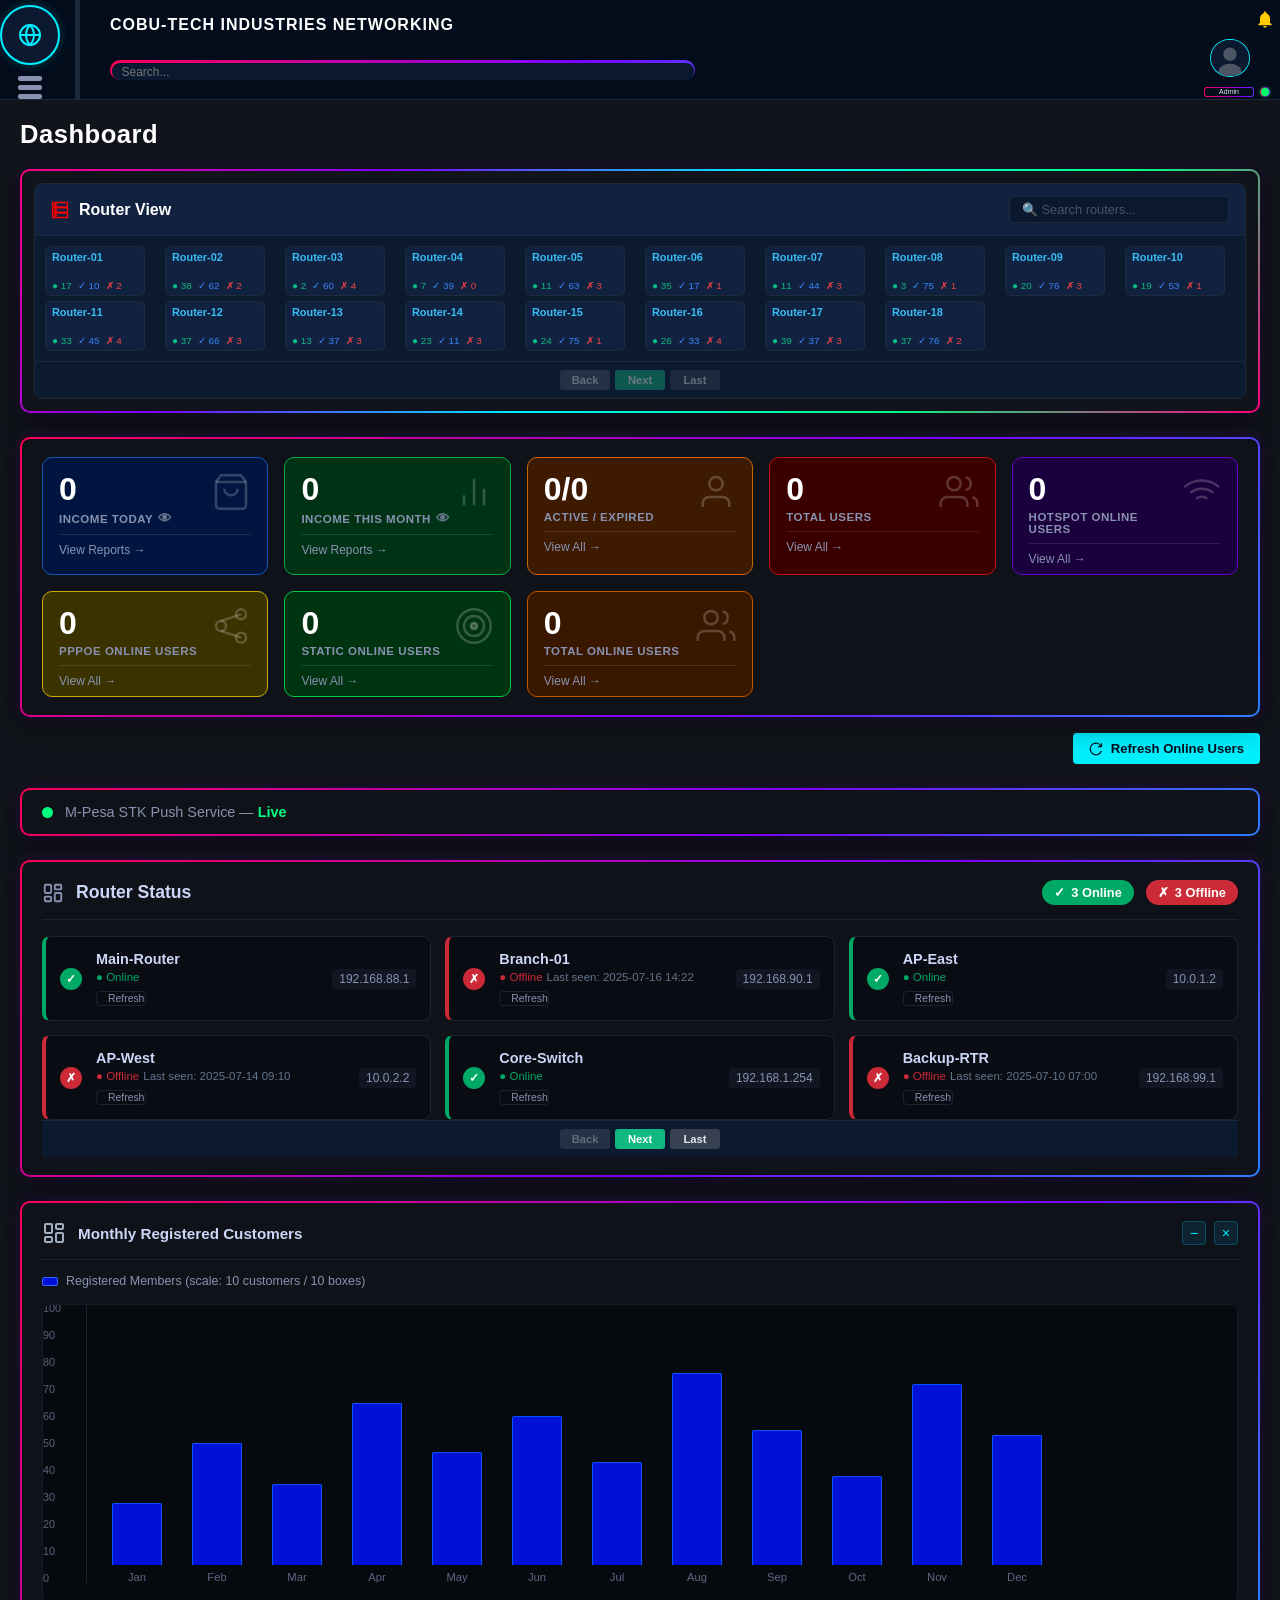
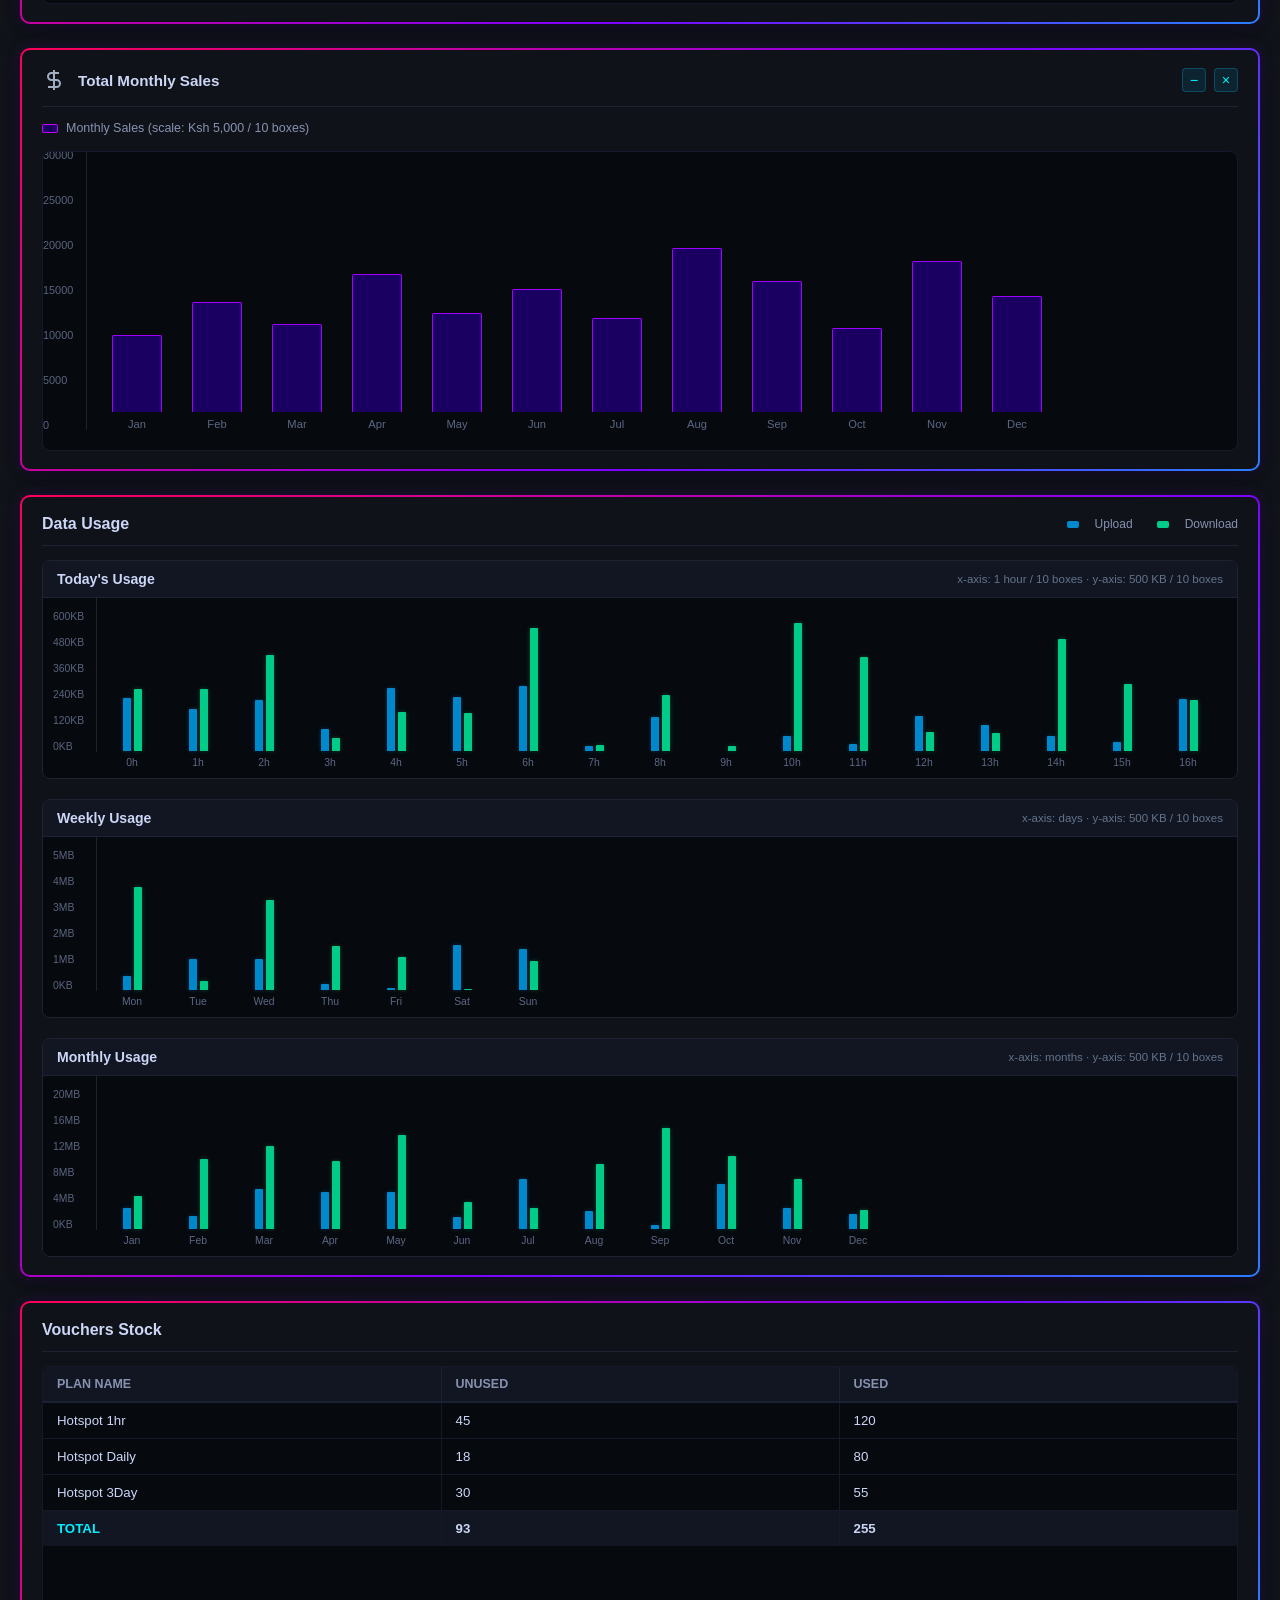
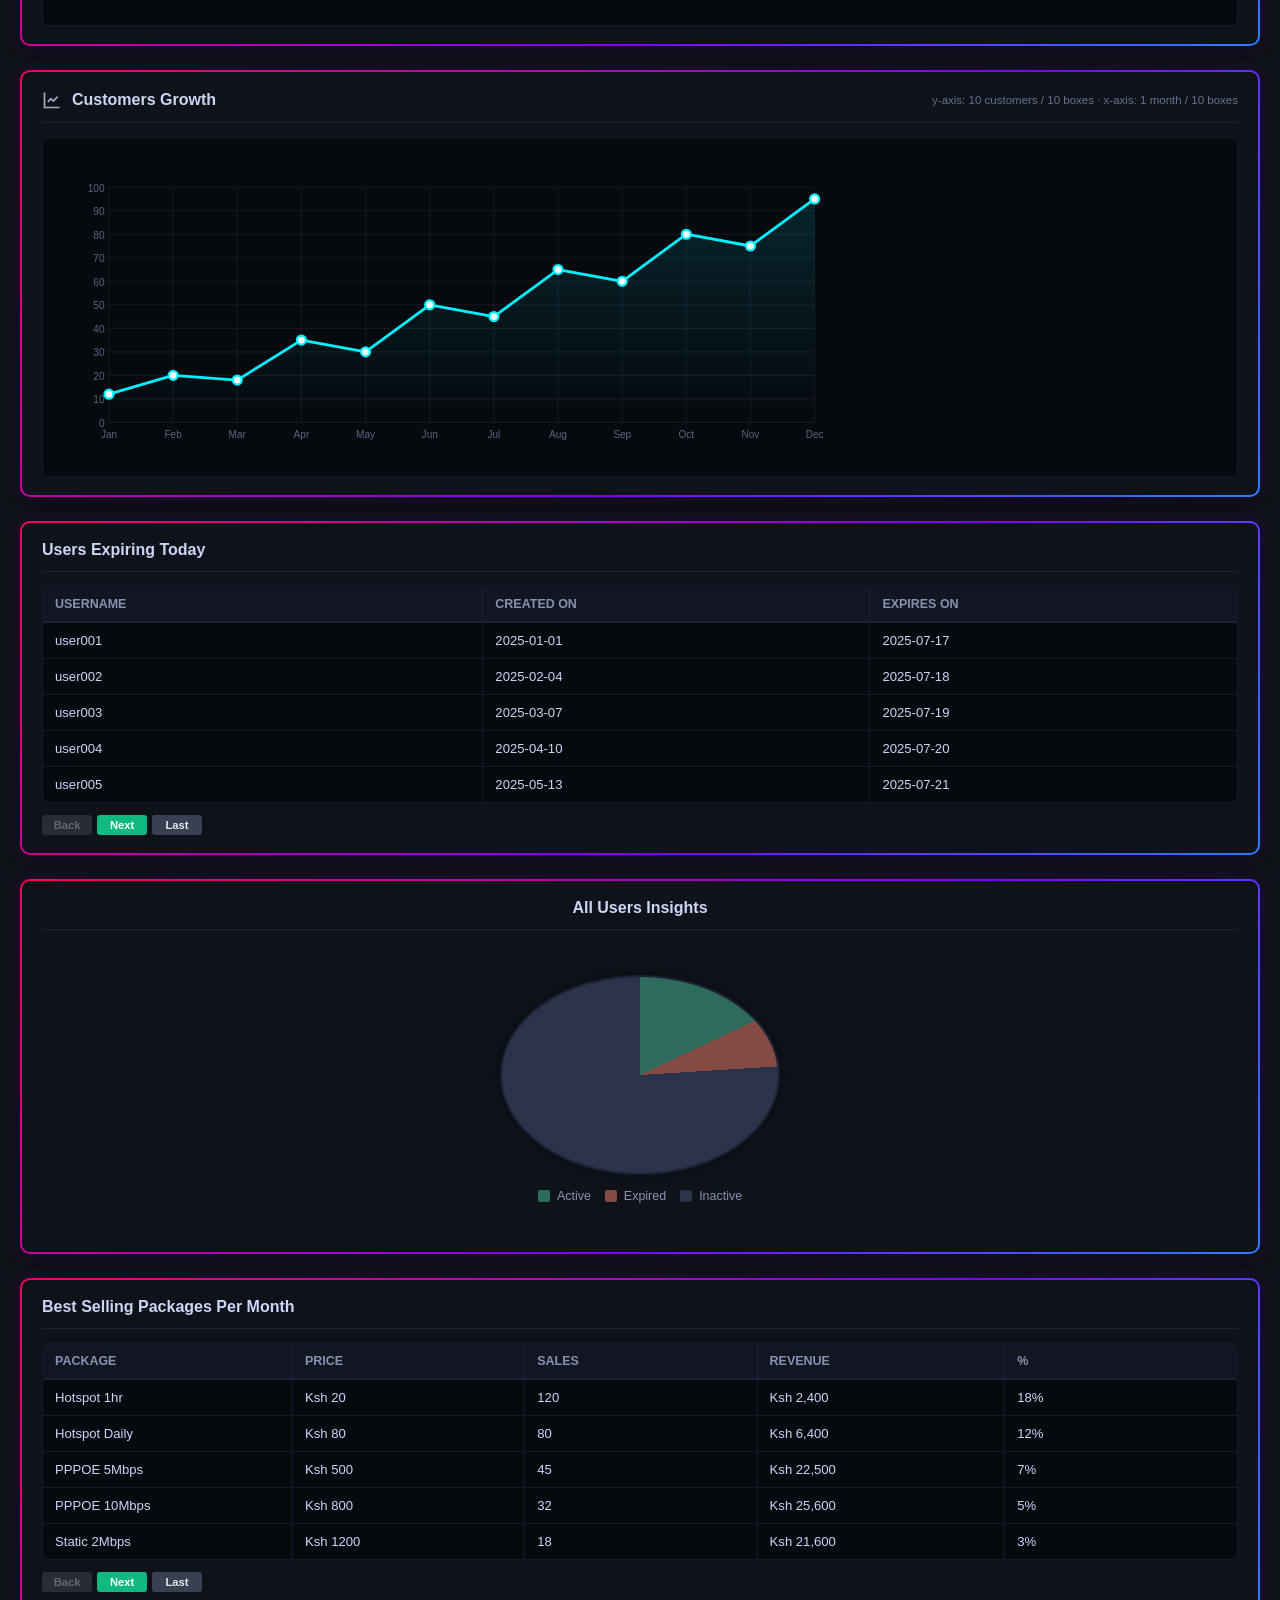
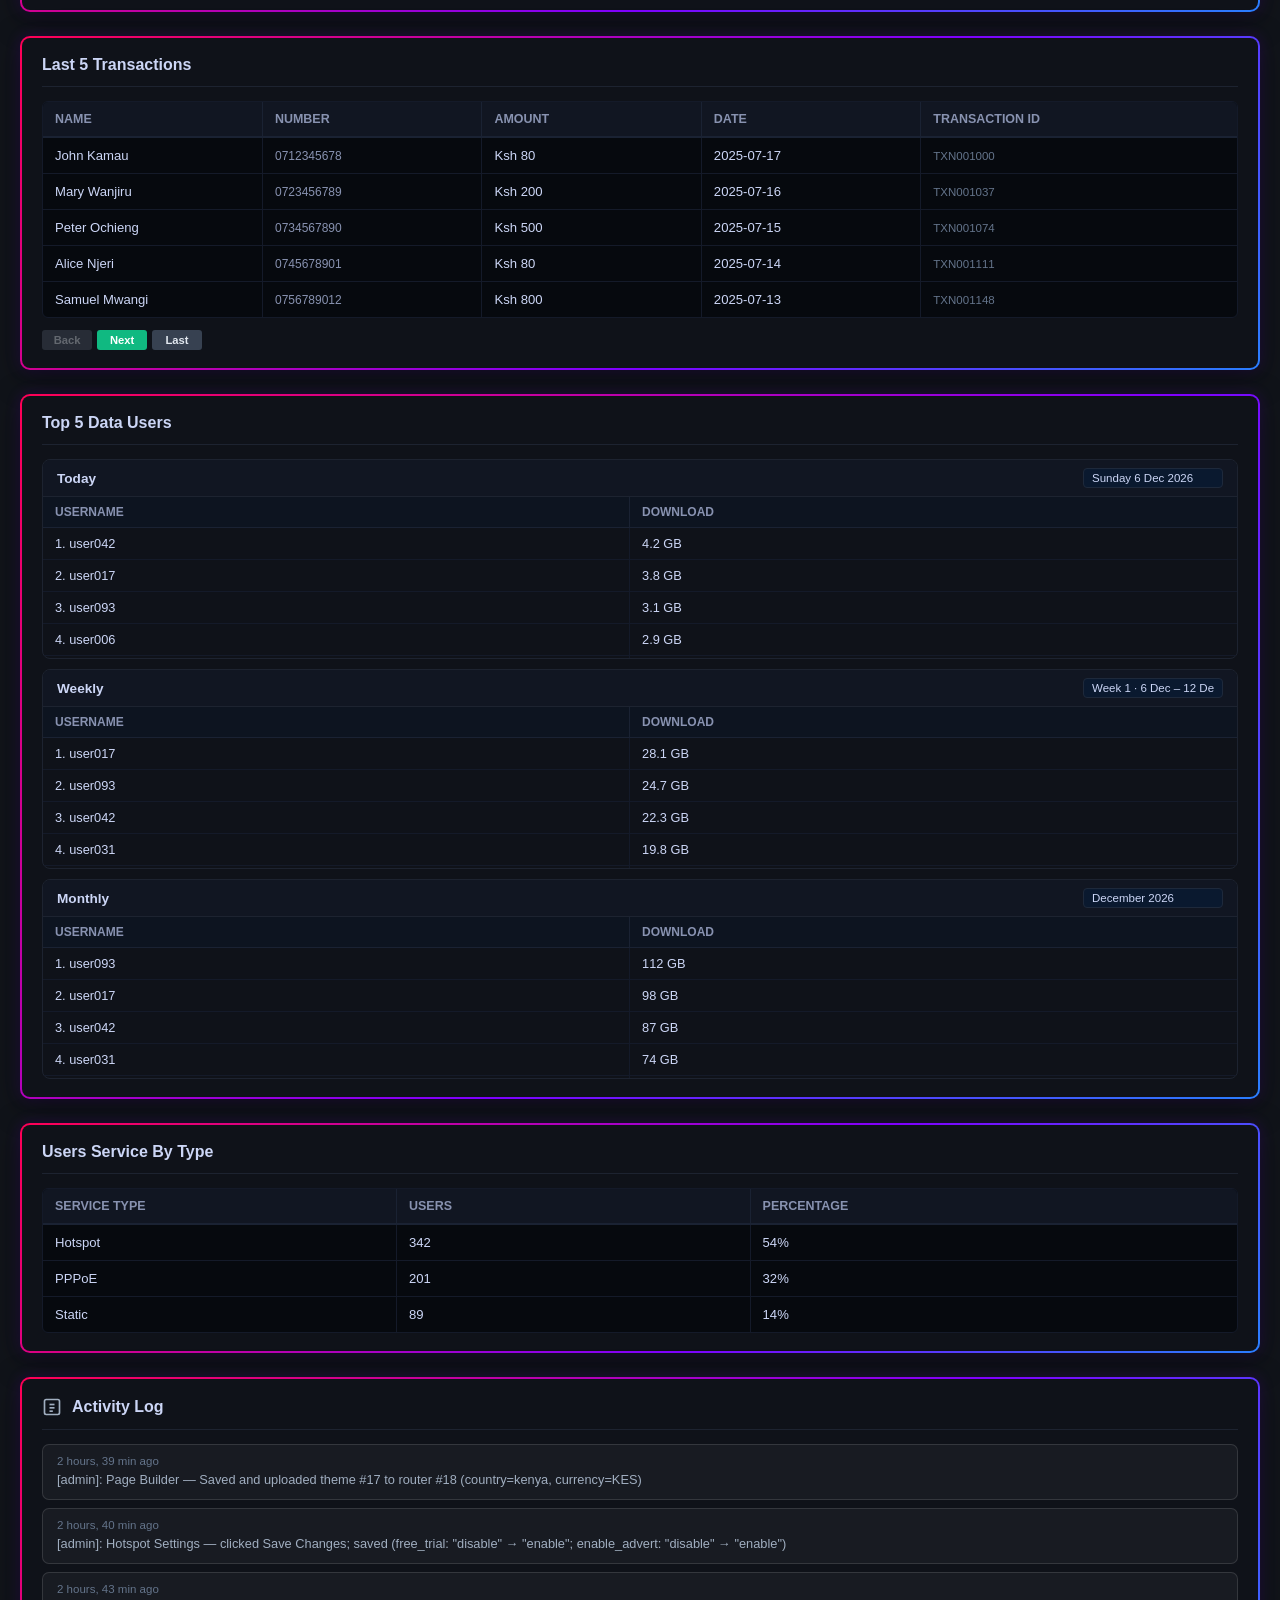
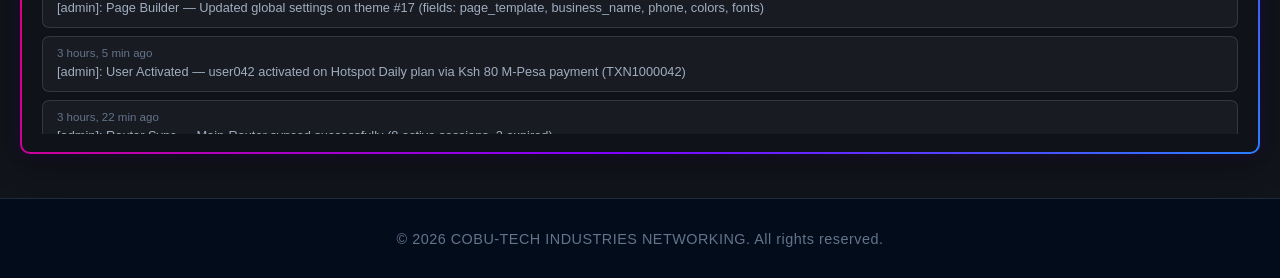
==== commit 5de4c227: "Add files via upload" ====
--- a/index.html
+++ b/index.html
@@ -1,577 +1,89 @@
 <!DOCTYPE html>
 <html lang="en">
 <head>
-    <meta charset="UTF-8">
-    <meta name="viewport" content="width=device-width, initial-scale=1.0">
-    <title>Administration</title>
-    <link class="style-ref" rel="stylesheet" href="administration.css">
+  <meta charset="UTF-8">
+  <meta name="viewport" content="width=device-width, initial-scale=1.0">
+  <title>Administration Dashboard</title>
+  <link rel="stylesheet" href="administration.css">
 </head>
 <body>
 
-    <header class="admin-header">
-        <div class="header-left">
-            <div class="logo-circle">
-                <svg class="web-logo" xmlns="http://www.w3.org/2000/svg" viewBox="0 0 24 24" fill="none" stroke="currentColor" stroke-width="2" stroke-linecap="round" stroke-linejoin="round">
-                    <circle cx="12" cy="12" r="10"></circle>
-                    <line x1="2" y1="12" x2="22" y2="12"></line>
-                    <path d="M12 2a15.3 15.3 0 0 1 4 10 15.3 15.3 0 0 1-4 10 15.3 15.3 0 0 1-4-10 15.3 15.3 0 0 1 4-10z"></path>
-                </svg>
-            </div>
-            <button class="nav-toggle" id="navToggleBtn" aria-label="Toggle Navigation">
-                <span class="bar"></span>
-                <span class="bar"></span>
-                <span class="bar"></span>
-            </button>
+  <!-- ═══ HEADER ═══════════════════════════════════════════════ -->
+  <header class="admin-header">
+    <div class="header-left">
+      <div class="logo-circle">
+        <svg class="web-logo" xmlns="http://www.w3.org/2000/svg" viewBox="0 0 24 24" fill="none" stroke="currentColor" stroke-width="2">
+          <circle cx="12" cy="12" r="10"/>
+          <line x1="2" y1="12" x2="22" y2="12"/>
+          <path d="M12 2a15.3 15.3 0 0 1 4 10 15.3 15.3 0 0 1-4 10 15.3 15.3 0 0 1-4-10 15.3 15.3 0 0 1 4-10z"/>
+        </svg>
+      </div>
+      <button class="nav-toggle" id="navToggleBtn" aria-label="Toggle Navigation">
+        <span class="bar"></span><span class="bar"></span><span class="bar"></span>
+      </button>
+    </div>
+    <div class="vertical-divider"></div>
+    <div class="header-main">
+      <h1 class="brand-title">COBU-TECH INDUSTRIES NETWORKING</h1>
+      <div class="search-container">
+        <input type="text" class="search-input" placeholder="Search...">
+      </div>
+    </div>
+    <div class="header-right">
+      <svg class="notification-bell" xmlns="http://www.w3.org/2000/svg" viewBox="0 0 24 24" fill="currentColor">
+        <path d="M12 22c1.1 0 2-.9 2-2h-4c0 1.1.89 2 2 2zm6-6v-5c0-3.07-1.63-5.64-4.5-6.32V4c0-.83-.67-1.5-1.5-1.5s-1.5.67-1.5 1.5v.68C7.64 5.36 6 7.92 6 11v5l-2 2v1h16v-1l-2-2z"/>
+      </svg>
+      <div class="admin-profile-circle">
+        <img id="admin-profile-pic" src="data:image/svg+xml,%3Csvg xmlns='http://www.w3.org/2000/svg' viewBox='0 0 40 40'%3E%3Ccircle cx='20' cy='20' r='20' fill='%230a192f'/%3E%3Ccircle cx='20' cy='16' r='7' fill='%234b5563'/%3E%3Cellipse cx='20' cy='34' rx='12' ry='8' fill='%234b5563'/%3E%3C/svg%3E" alt="Admin Profile">
+      </div>
+      <div class="admin-meta-row">
+        <div class="admin-name-glow"><div class="admin-name-box" id="admin-name">Admin</div></div>
+        <div class="admin-status-glow"><div class="admin-status-dot"></div></div>
+      </div>
+    </div>
+  </header>
+
+  <!-- ═══ WRAPPER ═══════════════════════════════════════════════ -->
+  <div class="admin-wrapper">
+
+    <!-- ══ SIDEBAR ══════════════════════════════════════════════ -->
+    <aside class="sidebar-panel" id="sidebarPanel">
+      <div class="sidebar-header">
+        <button class="close-panel-btn" id="closePanelBtn">&lt;</button>
+      </div>
+      <div class="sidebar-nav-container">
+        <div class="sidebar-search-box">
+          <svg class="sidebar-search-icon" viewBox="0 0 24 24" fill="none" stroke="currentColor" stroke-width="2">
+            <circle cx="11" cy="11" r="8"/><line x1="21" y1="21" x2="16.65" y2="16.65"/>
+          </svg>
+          <input type="text" placeholder="Search menu..." class="sidebar-search-input">
         </div>
+        <!-- FAVOURITES DROPDOWN -->
+        <div class="favorites-dropdown" id="favoritesDropdown">
+          <div class="favorites-dropdown-header">
+            <span>⭐ Favourites</span>
+            <button class="favorites-close-btn" id="favoritesCloseBtn">✕</button>
+          </div>
+          <div id="favoritesList"></div>
+        </div>
+        <nav class="sidebar-menu" id="sidebarMenu"><!-- built by buildSidebarNav() in administration.js --></nav>
+      </div>
+    </aside>
 
-        <div class="vertical-divider"></div>
+    <!-- ══ MAIN CONTENT ════════════════════════════════════════ -->
+    <main class="main-content" id="mainContent">
+      <!-- built by administration.js based on URL -->
+    </main>
 
-        <div class="header-main">
-            <h1 class="brand-title">COBU-TECH INDUSTRIES NETWORKING</h1>
-            <div class="search-container">
-                <input type="text" class="search-input" placeholder="Search...">
-            </div>
-        </div>
+  </div><!-- /.admin-wrapper -->
 
-        <div class="header-right">
-            <svg class="notification-bell" xmlns="http://www.w3.org/2000/svg" viewBox="0 0 24 24" fill="currentColor">
-                <path d="M12 22c1.1 0 2-.9 2-2h-4c0 1.1.89 2 2 2zm6-6v-5c0-3.07-1.63-5.64-4.5-6.32V4c0-.83-.67-1.5-1.5-1.5s-1.5.67-1.5 1.5v.68C7.64 5.36 6 7.92 6 11v5l-2 2v1h16v-1l-2-2z"/>
-            </svg>
-            <div class="admin-profile-circle">
-                <img id="admin-profile-pic" src="" alt="Admin Profile">
-            </div>
-            <div class="admin-meta-row">
-                <div class="admin-name-glow"><div class="admin-name-box" id="admin-name"></div></div>
-                <div class="admin-status-glow"><div class="admin-status-dot" id="admin-status"></div></div>
-            </div>
-        </div>
-    </header>
+  <!-- ═══ FOOTER ════════════════════════════════════════════════ -->
+  <footer class="admin-footer">
+    <div class="footer-content">
+      <p class="copyright">&copy; 2026 COBU-TECH INDUSTRIES NETWORKING. All rights reserved.</p>
+    </div>
+  </footer>
 
-    <div class="admin-wrapper">
-        
-        <aside class="sidebar-panel" id="sidebarPanel">
-            <div class="sidebar-header">
-                <button class="close-panel-btn" id="closePanelBtn">&lt;</button>
-            </div>
-            
-            <div class="sidebar-nav-container">
-                <div class="sidebar-search-box">
-                    <svg class="sidebar-search-icon" xmlns="http://www.w3.org/2000/svg" viewBox="0 0 24 24" fill="none" stroke="currentColor" stroke-width="2" stroke-linecap="round" stroke-linejoin="round">
-                        <circle cx="11" cy="11" r="8"></circle>
-                        <line x1="21" y1="21" x2="16.65" y2="16.65"></line>
-                    </svg>
-                    <input type="text" placeholder="Search menu..." class="sidebar-search-input">
-                </div>
-
-                <nav class="sidebar-menu">
-                    
-                    <a href="#dashboard" class="menu-item">
-                        <svg class="menu-icon" xmlns="http://www.w3.org/2000/svg" viewBox="0 0 24 24" fill="none" stroke="currentColor" stroke-width="2" stroke-linecap="round" stroke-linejoin="round">
-                            <rect x="3" y="3" width="7" height="9"></rect>
-                            <rect x="14" y="3" width="7" height="5"></rect>
-                            <rect x="14" y="12" width="7" height="9"></rect>
-                            <rect x="3" y="16" width="7" height="5"></rect>
-                        </svg>
-                        <span class="menu-text">Dashboard</span>
-                    </a>
-
-                    <a href="#favorites" class="menu-item">
-                        <svg class="menu-icon" xmlns="http://www.w3.org/2000/svg" viewBox="0 0 24 24" fill="none" stroke="currentColor" stroke-width="2" stroke-linecap="round" stroke-linejoin="round">
-                            <polygon points="12 2 15.09 8.26 22 9.27 17 14.14 18.18 21.02 12 17.77 5.82 21.02 7 14.14 2 9.27 8.91 8.26 12 2"></polygon>
-                        </svg>
-                        <span class="menu-text">Favorites</span>
-                        <span class="menu-arrow">&lt;</span>
-                    </a>
-
-                    <a href="#admins" class="menu-item">
-                        <svg class="menu-icon" xmlns="http://www.w3.org/2000/svg" viewBox="0 0 24 24" fill="none" stroke="currentColor" stroke-width="2" stroke-linecap="round" stroke-linejoin="round">
-                            <path d="M16 21v-2a4 4 0 0 0-4-4H5a4 4 0 0 0-4 4v2"></path>
-                            <circle cx="8.5" cy="7" r="4"></circle>
-                            <polyline points="17 11 19 13 23 9"></polyline>
-                        </svg>
-                        <span class="menu-text">Admins</span>
-                    </a>
-
-                    <a href="#" class="menu-item dropdown-btn">
-                        <svg class="menu-icon" xmlns="http://www.w3.org/2000/svg" viewBox="0 0 24 24" fill="none" stroke="currentColor" stroke-width="2" stroke-linecap="round" stroke-linejoin="round">
-                            <path d="M17 21v-2a4 4 0 0 0-4-4H5a4 4 0 0 0-4 4v2"></path>
-                            <circle cx="9" cy="7" r="4"></circle>
-                        </svg>
-                        <span class="menu-text">Customers</span>
-                        <span class="menu-arrow">&lt;</span>
-                    </a>
-                    <div class="submenu">
-                        <a href="#" class="submenu-item"><span class="menu-text">Add New User</span><svg class="star-icon" viewBox="0 0 24 24" fill="none" stroke="currentColor" stroke-width="2"><polygon points="12 2 15.09 8.26 22 9.27 17 14.14 18.18 21.02 12 17.77 5.82 21.02 7 14.14 2 9.27 8.91 8.26 12 2"></polygon></svg></a>
-                        <a href="#" class="submenu-item"><span class="menu-text">Users</span><svg class="star-icon" viewBox="0 0 24 24" fill="none" stroke="currentColor" stroke-width="2"><polygon points="12 2 15.09 8.26 22 9.27 17 14.14 18.18 21.02 12 17.77 5.82 21.02 7 14.14 2 9.27 8.91 8.26 12 2"></polygon></svg></a>
-                        <a href="#" class="submenu-item"><span class="menu-text">User's Location</span><svg class="star-icon" viewBox="0 0 24 24" fill="none" stroke="currentColor" stroke-width="2"><polygon points="12 2 15.09 8.26 22 9.27 17 14.14 18.18 21.02 12 17.77 5.82 21.02 7 14.14 2 9.27 8.91 8.26 12 2"></polygon></svg></a>
-                    </div>
-
-                    <a href="#" class="menu-item dropdown-btn">
-                        <svg class="menu-icon" xmlns="http://www.w3.org/2000/svg" viewBox="0 0 24 24" fill="none" stroke="currentColor" stroke-width="2" stroke-linecap="round" stroke-linejoin="round">
-                            <polygon points="13 2 3 14 12 14 11 22 21 10 12 10 13 2"></polygon>
-                        </svg>
-                        <span class="menu-text">Activation</span>
-                        <span class="menu-arrow">&lt;</span>
-                    </a>
-                    <div class="submenu">
-                        <a href="#" class="submenu-item"><span class="menu-text">Activate User</span><svg class="star-icon" viewBox="0 0 24 24" fill="none" stroke="currentColor" stroke-width="2"><polygon points="12 2 15.09 8.26 22 9.27 17 14.14 18.18 21.02 12 17.77 5.82 21.02 7 14.14 2 9.27 8.91 8.26 12 2"></polygon></svg></a>
-                        <a href="#" class="submenu-item"><span class="menu-text">Prepaid Users</span><svg class="star-icon" viewBox="0 0 24 24" fill="none" stroke="currentColor" stroke-width="2"><polygon points="12 2 15.09 8.26 22 9.27 17 14.14 18.18 21.02 12 17.77 5.82 21.02 7 14.14 2 9.27 8.91 8.26 12 2"></polygon></svg></a>
-                        <a href="#" class="submenu-item"><span class="menu-text">Active Users</span><svg class="star-icon" viewBox="0 0 24 24" fill="none" stroke="currentColor" stroke-width="2"><polygon points="12 2 15.09 8.26 22 9.27 17 14.14 18.18 21.02 12 17.77 5.82 21.02 7 14.14 2 9.27 8.91 8.26 12 2"></polygon></svg></a>
-                        <a href="#" class="submenu-item"><span class="menu-text">Expired Users</span><svg class="star-icon" viewBox="0 0 24 24" fill="none" stroke="currentColor" stroke-width="2"><polygon points="12 2 15.09 8.26 22 9.27 17 14.14 18.18 21.02 12 17.77 5.82 21.02 7 14.14 2 9.27 8.91 8.26 12 2"></polygon></svg></a>
-                        <a href="#" class="submenu-item"><span class="menu-text">Online Users</span><svg class="star-icon" viewBox="0 0 24 24" fill="none" stroke="currentColor" stroke-width="2"><polygon points="12 2 15.09 8.26 22 9.27 17 14.14 18.18 21.02 12 17.77 5.82 21.02 7 14.14 2 9.27 8.91 8.26 12 2"></polygon></svg></a>
-                        <a href="#" class="submenu-item"><span class="menu-text">Offline Users</span><svg class="star-icon" viewBox="0 0 24 24" fill="none" stroke="currentColor" stroke-width="2"><polygon points="12 2 15.09 8.26 22 9.27 17 14.14 18.18 21.02 12 17.77 5.82 21.02 7 14.14 2 9.27 8.91 8.26 12 2"></polygon></svg></a>
-                        <a href="#" class="submenu-item"><span class="menu-text">Roaming Users</span><svg class="star-icon" viewBox="0 0 24 24" fill="none" stroke="currentColor" stroke-width="2"><polygon points="12 2 15.09 8.26 22 9.27 17 14.14 18.18 21.02 12 17.77 5.82 21.02 7 14.14 2 9.27 8.91 8.26 12 2"></polygon></svg></a>
-                        <a href="#" class="submenu-item"><span class="menu-text">FUP Users</span><svg class="star-icon" viewBox="0 0 24 24" fill="none" stroke="currentColor" stroke-width="2"><polygon points="12 2 15.09 8.26 22 9.27 17 14.14 18.18 21.02 12 17.77 5.82 21.02 7 14.14 2 9.27 8.91 8.26 12 2"></polygon></svg></a>
-                        <a href="#" class="submenu-item"><span class="menu-text">Compensate</span><svg class="star-icon" viewBox="0 0 24 24" fill="none" stroke="currentColor" stroke-width="2"><polygon points="12 2 15.09 8.26 22 9.27 17 14.14 18.18 21.02 12 17.77 5.82 21.02 7 14.14 2 9.27 8.91 8.26 12 2"></polygon></svg></a>
-                        <a href="#" class="submenu-item"><span class="menu-text">Disable Hotspot Server</span><svg class="star-icon" viewBox="0 0 24 24" fill="none" stroke="currentColor" stroke-width="2"><polygon points="12 2 15.09 8.26 22 9.27 17 14.14 18.18 21.02 12 17.77 5.82 21.02 7 14.14 2 9.27 8.91 8.26 12 2"></polygon></svg></a>
-                    </div>
-
-                    <a href="#" class="menu-item dropdown-btn">
-                        <svg class="menu-icon" xmlns="http://www.w3.org/2000/svg" viewBox="0 0 24 24" fill="none" stroke="currentColor" stroke-width="2" stroke-linecap="round" stroke-linejoin="round">
-                            <line x1="18" y1="20" x2="18" y2="10"></line>
-                            <line x1="12" y1="20" x2="12" y2="4"></line>
-                            <line x1="6" y1="20" x2="6" y2="14"></line>
-                        </svg>
-                        <span class="menu-text">Data Usage</span>
-                        <span class="menu-arrow">&lt;</span>
-                    </a>
-                    <div class="submenu">
-                        <a href="#" class="submenu-item"><span class="menu-text">Daily Usage</span><svg class="star-icon" viewBox="0 0 24 24" fill="none" stroke="currentColor" stroke-width="2"><polygon points="12 2 15.09 8.26 22 9.27 17 14.14 18.18 21.02 12 17.77 5.82 21.02 7 14.14 2 9.27 8.91 8.26 12 2"></polygon></svg></a>
-                        <a href="#" class="submenu-item"><span class="menu-text">Weekly Usage</span><svg class="star-icon" viewBox="0 0 24 24" fill="none" stroke="currentColor" stroke-width="2"><polygon points="12 2 15.09 8.26 22 9.27 17 14.14 18.18 21.02 12 17.77 5.82 21.02 7 14.14 2 9.27 8.91 8.26 12 2"></polygon></svg></a>
-                        <a href="#" class="submenu-item"><span class="menu-text">Monthly Usage</span><svg class="star-icon" viewBox="0 0 24 24" fill="none" stroke="currentColor" stroke-width="2"><polygon points="12 2 15.09 8.26 22 9.27 17 14.14 18.18 21.02 12 17.77 5.82 21.02 7 14.14 2 9.27 8.91 8.26 12 2"></polygon></svg></a>
-                    </div>
-
-                    <a href="#" class="menu-item dropdown-btn">
-                        <svg class="menu-icon" xmlns="http://www.w3.org/2000/svg" viewBox="0 0 24 24" fill="none" stroke="currentColor" stroke-width="2" stroke-linecap="round" stroke-linejoin="round">
-                            <rect x="2" y="4" width="20" height="16" rx="2"></rect>
-                            <line x1="6" y1="12" x2="18" y2="12"></line>
-                        </svg>
-                        <span class="menu-text">Hotspot Vouchers</span>
-                        <span class="menu-arrow">&lt;</span>
-                    </a>
-                    <div class="submenu">
-                        <a href="#" class="submenu-item"><span class="menu-text">All Vouchers</span><svg class="star-icon" viewBox="0 0 24 24" fill="none" stroke="currentColor" stroke-width="2"><polygon points="12 2 15.09 8.26 22 9.27 17 14.14 18.18 21.02 12 17.77 5.82 21.02 7 14.14 2 9.27 8.91 8.26 12 2"></polygon></svg></a>
-                        <a href="#" class="submenu-item"><span class="menu-text">Add Vouchers</span><svg class="star-icon" viewBox="0 0 24 24" fill="none" stroke="currentColor" stroke-width="2"><polygon points="12 2 15.09 8.26 22 9.27 17 14.14 18.18 21.02 12 17.77 5.82 21.02 7 14.14 2 9.27 8.91 8.26 12 2"></polygon></svg></a>
-                        <a href="#" class="submenu-item"><span class="menu-text">Print Vouchers</span><svg class="star-icon" viewBox="0 0 24 24" fill="none" stroke="currentColor" stroke-width="2"><polygon points="12 2 15.09 8.26 22 9.27 17 14.14 18.18 21.02 12 17.77 5.82 21.02 7 14.14 2 9.27 8.91 8.26 12 2"></polygon></svg></a>
-                        <a href="#" class="submenu-item"><span class="menu-text">Unused Vouchers</span><svg class="star-icon" viewBox="0 0 24 24" fill="none" stroke="currentColor" stroke-width="2"><polygon points="12 2 15.09 8.26 22 9.27 17 14.14 18.18 21.02 12 17.77 5.82 21.02 7 14.14 2 9.27 8.91 8.26 12 2"></polygon></svg></a>
-                        <a href="#" class="submenu-item"><span class="menu-text">Used Vouchers</span><svg class="star-icon" viewBox="0 0 24 24" fill="none" stroke="currentColor" stroke-width="2"><polygon points="12 2 15.09 8.26 22 9.27 17 14.14 18.18 21.02 12 17.77 5.82 21.02 7 14.14 2 9.27 8.91 8.26 12 2"></polygon></svg></a>
-                        <a href="#" class="submenu-item"><span class="menu-text">Voucher Customers</span><svg class="star-icon" viewBox="0 0 24 24" fill="none" stroke="currentColor" stroke-width="2"><polygon points="12 2 15.09 8.26 22 9.27 17 14.14 18.18 21.02 12 17.77 5.82 21.02 7 14.14 2 9.27 8.91 8.26 12 2"></polygon></svg></a>
-                        <a href="#" class="submenu-item"><span class="menu-text">Voucher Agents</span><svg class="star-icon" viewBox="0 0 24 24" fill="none" stroke="currentColor" stroke-width="2"><polygon points="12 2 15.09 8.26 22 9.27 17 14.14 18.18 21.02 12 17.77 5.82 21.02 7 14.14 2 9.27 8.91 8.26 12 2"></polygon></svg></a>
-                    </div>
-
-                    <a href="#" class="menu-item dropdown-btn">
-                        <svg class="menu-icon" xmlns="http://www.w3.org/2000/svg" viewBox="0 0 24 24" fill="none" stroke="currentColor" stroke-width="2" stroke-linecap="round" stroke-linejoin="round">
-                            <path d="M10 13a5 5 0 0 0 7.54.54l3-3a5 5 0 0 0-7.07-7.07l-1.72 1.71"></path>
-                            <path d="M14 11a5 5 0 0 0-7.54-.54l-3 3a5 5 0 0 0 7.07 7.07l1.71-1.71"></path>
-                        </svg>
-                        <span class="menu-text">Packages/Plans</span>
-                        <span class="menu-arrow">&lt;</span>
-                    </a>
-                    <div class="submenu">
-                        <a href="#" class="submenu-item"><span class="menu-text">Hotspot Plans</span><svg class="star-icon" viewBox="0 0 24 24" fill="none" stroke="currentColor" stroke-width="2"><polygon points="12 2 15.09 8.26 22 9.27 17 14.14 18.18 21.02 12 17.77 5.82 21.02 7 14.14 2 9.27 8.91 8.26 12 2"></polygon></svg></a>
-                        <a href="#" class="submenu-item"><span class="menu-text">PPPOE Plans</span><svg class="star-icon" viewBox="0 0 24 24" fill="none" stroke="currentColor" stroke-width="2"><polygon points="12 2 15.09 8.26 22 9.27 17 14.14 18.18 21.02 12 17.77 5.82 21.02 7 14.14 2 9.27 8.91 8.26 12 2"></polygon></svg></a>
-                        <a href="#" class="submenu-item"><span class="menu-text">Static IP Plans</span><svg class="star-icon" viewBox="0 0 24 24" fill="none" stroke="currentColor" stroke-width="2"><polygon points="12 2 15.09 8.26 22 9.27 17 14.14 18.18 21.02 12 17.77 5.82 21.02 7 14.14 2 9.27 8.91 8.26 12 2"></polygon></svg></a>
-                        <a href="#" class="submenu-item"><span class="menu-text">Bandwidth Plans</span><svg class="star-icon" viewBox="0 0 24 24" fill="none" stroke="currentColor" stroke-width="2"><polygon points="12 2 15.09 8.26 22 9.27 17 14.14 18.18 21.02 12 17.77 5.82 21.02 7 14.14 2 9.27 8.91 8.26 12 2"></polygon></svg></a>
-                    </a>
-
-                    <a href="#" class="menu-item dropdown-btn">
-                        <svg class="menu-icon" xmlns="http://www.w3.org/2000/svg" viewBox="0 0 24 24" fill="none" stroke="currentColor" stroke-width="2" stroke-linecap="round" stroke-linejoin="round">
-                            <rect x="1" y="4" width="22" height="16" rx="2" ry="2"></rect>
-                            <line x1="1" y1="10" x2="23" y2="10"></line>
-                        </svg>
-                        <span class="menu-text">Transactions</span>
-                        <span class="menu-arrow">&lt;</span>
-                    </a>
-                    <div class="submenu">
-                        <a href="#" class="submenu-item"><span class="menu-text">Daily Transactions</span><svg class="star-icon" viewBox="0 0 24 24" fill="none" stroke="currentColor" stroke-width="2"><polygon points="12 2 15.09 8.26 22 9.27 17 14.14 18.18 21.02 12 17.77 5.82 21.02 7 14.14 2 9.27 8.91 8.26 12 2"></polygon></svg></a>
-                        <a href="#" class="submenu-item"><span class="menu-text">Period Transactions</span><svg class="star-icon" viewBox="0 0 24 24" fill="none" stroke="currentColor" stroke-width="2"><polygon points="12 2 15.09 8.26 22 9.27 17 14.14 18.18 21.02 12 17.77 5.82 21.02 7 14.14 2 9.27 8.91 8.26 12 2"></polygon></svg></a>
-                        <a href="#" class="submenu-item"><span class="menu-text">Income Overview</span><svg class="star-icon" viewBox="0 0 24 24" fill="none" stroke="currentColor" stroke-width="2"><polygon points="12 2 15.09 8.26 22 9.27 17 14.14 18.18 21.02 12 17.77 5.82 21.02 7 14.14 2 9.27 8.91 8.26 12 2"></polygon></svg></a>
-                    </div>
-
-                    <a href="#" class="menu-item dropdown-btn">
-                        <svg class="menu-icon" xmlns="http://www.w3.org/2000/svg" viewBox="0 0 24 24" fill="none" stroke="currentColor" stroke-width="2" stroke-linecap="round" stroke-linejoin="round">
-                            <path d="M18 8A6 6 0 0 0 6 8c0 7-3 9-3 9h18s-3-2-3-9"></path>
-                            <path d="M13.73 21a2 2 0 0 1-3.46 0"></path>
-                        </svg>
-                        <span class="menu-text">Notifications</span>
-                        <span class="menu-arrow">&lt;</span>
-                    </a>
-                    <div class="submenu">
-                        <a href="#" class="submenu-item"><span class="menu-text">Single User</span><svg class="star-icon" viewBox="0 0 24 24" fill="none" stroke="currentColor" stroke-width="2"><polygon points="12 2 15.09 8.26 22 9.27 17 14.14 18.18 21.02 12 17.77 5.82 21.02 7 14.14 2 9.27 8.91 8.26 12 2"></polygon></svg></a>
-                        <a href="#" class="submenu-item"><span class="menu-text">Bulk Send</span><svg class="star-icon" viewBox="0 0 24 24" fill="none" stroke="currentColor" stroke-width="2"><polygon points="12 2 15.09 8.26 22 9.27 17 14.14 18.18 21.02 12 17.77 5.82 21.02 7 14.14 2 9.27 8.91 8.26 12 2"></polygon></svg></a>
-                        <a href="#" class="submenu-item"><span class="menu-text">Plan Specific</span><svg class="star-icon" viewBox="0 0 24 24" fill="none" stroke="currentColor" stroke-width="2"><polygon points="12 2 15.09 8.26 22 9.27 17 14.14 18.18 21.02 12 17.77 5.82 21.02 7 14.14 2 9.27 8.91 8.26 12 2"></polygon></svg></a>
-                        <a href="#" class="submenu-item"><span class="menu-text">Schedule SMS</span><svg class="star-icon" viewBox="0 0 24 24" fill="none" stroke="currentColor" stroke-width="2"><polygon points="12 2 15.09 8.26 22 9.27 17 14.14 18.18 21.02 12 17.77 5.82 21.02 7 14.14 2 9.27 8.91 8.26 12 2"></polygon></svg></a>
-                    </div>
-
-                    <a href="#" class="menu-item dropdown-btn">
-                        <svg class="menu-icon" xmlns="http://www.w3.org/2000/svg" viewBox="0 0 24 24" fill="none" stroke="currentColor" stroke-width="2" stroke-linecap="round" stroke-linejoin="round">
-                            <circle cx="12" cy="12" r="10"></circle>
-                            <line x1="2" y1="12" x2="22" y2="12"></line>
-                            <path d="M12 2a15.3 15.3 0 0 1 4 10 15.3 15.3 0 0 1-4 10 15.3 15.3 0 0 1-4-10 15.3 15.3 0 0 1 4-10z"></path>
-                        </svg>
-                        <span class="menu-text">Network</span>
-                        <span class="menu-arrow">&lt;</span>
-                    </a>
-                    <div class="submenu">
-                        <a href="#" class="submenu-item"><span class="menu-text">Routers</span><svg class="star-icon" viewBox="0 0 24 24" fill="none" stroke="currentColor" stroke-width="2"><polygon points="12 2 15.09 8.26 22 9.27 17 14.14 18.18 21.02 12 17.77 5.82 21.02 7 14.14 2 9.27 8.91 8.26 12 2"></polygon></svg></a>
-                        <a href="#" class="submenu-item"><span class="menu-text">IP Pool</span><svg class="star-icon" viewBox="0 0 24 24" fill="none" stroke="currentColor" stroke-width="2"><polygon points="12 2 15.09 8.26 22 9.27 17 14.14 18.18 21.02 12 17.77 5.82 21.02 7 14.14 2 9.27 8.91 8.26 12 2"></polygon></svg></a>
-                        <a href="#" class="submenu-item"><span class="menu-text">MikroTik Monitor</span><svg class="star-icon" viewBox="0 0 24 24" fill="none" stroke="currentColor" stroke-width="2"><polygon points="12 2 15.09 8.26 22 9.27 17 14.14 18.18 21.02 12 17.77 5.82 21.02 7 14.14 2 9.27 8.91 8.26 12 2"></polygon></svg></a>
-                    </div>
-
-                    <a href="#" class="menu-item dropdown-btn">
-                        <svg class="menu-icon" xmlns="http://www.w3.org/2000/svg" viewBox="0 0 24 24" fill="none" stroke="currentColor" stroke-width="2" stroke-linecap="round" stroke-linejoin="round">
-                            <circle cx="12" cy="12" r="3"></circle>
-                            <path d="M19.4 15a1.65 1.65 0 0 0 .33 1.82l.06.06a2 2 0 1 1-2.83 2.83l-.06-.06a1.65 1.65 0 0 0-1.82-.33 1.65 1.65 0 0 0-1 1.51V21a2 2 0 0 1-4 0v-.09A1.65 1.65 0 0 0 9 19.4a1.65 1.65 0 0 0-1.82.33l-.06.06a2 2 0 1 1-2.83-2.83l.06-.06a1.65 1.65 0 0 0 .33-1.82 1.65 1.65 0 0 0-1.51-1H3a2 2 0 0 1 0-4h.09A1.65 1.65 0 0 0 4.6 9a1.65 1.65 0 0 0-.33-1.82l-.06-.06a2 2 0 1 1 2.83-2.83l.06.06a1.65 1.65 0 0 0 1.82.33H9a1.65 1.65 0 0 0 1-1.51V3a2 2 0 0 1 4 0v.09a1.65 1.65 0 0 0 1 1.51 1.65 1.65 0 0 0 1.82-.33l.06-.06a2 2 0 1 1 2.83 2.83l-.06.06a1.65 1.65 0 0 0-.33 1.82V9a1.65 1.65 0 0 0 1.51 1H21a2 2 0 0 1 0 4h-.09a1.65 1.65 0 0 0-1.51 1z"></path>
-                        </svg>
-                        <span class="menu-text">Settings</span>
-                        <span class="menu-arrow">&lt;</span>
-                    </a>
-                    <div class="submenu">
-                        <a href="#" class="submenu-item"><span class="menu-text">General Settings</span><svg class="star-icon" viewBox="0 0 24 24" fill="none" stroke="currentColor" stroke-width="2"><polygon points="12 2 15.09 8.26 22 9.27 17 14.14 18.18 21.02 12 17.77 5.82 21.02 7 14.14 2 9.27 8.91 8.26 12 2"></polygon></svg></a>
-                        <a href="#" class="submenu-item"><span class="menu-text">Dashboard Theme</span><svg class="star-icon" viewBox="0 0 24 24" fill="none" stroke="currentColor" stroke-width="2"><polygon points="12 2 15.09 8.26 22 9.27 17 14.14 18.18 21.02 12 17.77 5.82 21.02 7 14.14 2 9.27 8.91 8.26 12 2"></polygon></svg></a>
-                        <a href="#" class="submenu-item dropdown-btn">
-                            <span class="menu-text">Withdraw</span>
-                            <svg class="star-icon" viewBox="0 0 24 24" fill="none" stroke="currentColor" stroke-width="2"><polygon points="12 2 15.09 8.26 22 9.27 17 14.14 18.18 21.02 12 17.77 5.82 21.02 7 14.14 2 9.27 8.91 8.26 12 2"></polygon></svg>
-                            <span class="menu-arrow">&lt;</span>
-                        </a>
-                        <div class="submenu">
-                            <a href="#" class="submenu-item"><span class="menu-text">Withdrawal</span><svg class="star-icon" viewBox="0 0 24 24" fill="none" stroke="currentColor" stroke-width="2"><polygon points="12 2 15.09 8.26 22 9.27 17 14.14 18.18 21.02 12 17.77 5.82 21.02 7 14.14 2 9.27 8.91 8.26 12 2"></polygon></svg></a>
-                            <a href="#" class="submenu-item"><span class="menu-text">Withdrawal History</span><svg class="star-icon" viewBox="0 0 24 24" fill="none" stroke="currentColor" stroke-width="2"><polygon points="12 2 15.09 8.26 22 9.27 17 14.14 18.18 21.02 12 17.77 5.82 21.02 7 14.14 2 9.27 8.91 8.26 12 2"></polygon></svg></a>
-                        </div>
-                        <a href="#" class="submenu-item"><span class="menu-text">Active Sessions</span><svg class="star-icon" viewBox="0 0 24 24" fill="none" stroke="currentColor" stroke-width="2"><polygon points="12 2 15.09 8.26 22 9.27 17 14.14 18.18 21.02 12 17.77 5.82 21.02 7 14.14 2 9.27 8.91 8.26 12 2"></polygon></svg></a>
-                    </div>
-
-                    <a href="#" class="menu-item dropdown-btn">
-                        <svg class="menu-icon" xmlns="http://www.w3.org/2000/svg" viewBox="0 0 24 24" fill="none" stroke="currentColor" stroke-width="2" stroke-linecap="round" stroke-linejoin="round">
-                            <polygon points="12 2 2 7 12 12 22 7 12 2"></polygon>
-                            <polyline points="2 17 12 22 22 17"></polyline>
-                            <polyline points="2 12 12 17 22 12"></polyline>
-                        </svg>
-                        <span class="menu-text">Extras</span>
-                        <span class="menu-arrow">&lt;</span>
-                    </a>
-                    <div class="submenu">
-                        <a href="#" class="submenu-item"><span class="menu-text">Install App</span><svg class="star-icon" viewBox="0 0 24 24" fill="none" stroke="currentColor" stroke-width="2"><polygon points="12 2 15.09 8.26 22 9.27 17 14.14 18.18 21.02 12 17.77 5.82 21.02 7 14.14 2 9.27 8.91 8.26 12 2"></polygon></svg></a>
-                        <a href="#" class="submenu-item dropdown-btn">
-                            <span class="menu-text">SMS and Whatsapp</span>
-                            <svg class="star-icon" viewBox="0 0 24 24" fill="none" stroke="currentColor" stroke-width="2"><polygon points="12 2 15.09 8.26 22 9.27 17 14.14 18.18 21.02 12 17.77 5.82 21.02 7 14.14 2 9.27 8.91 8.26 12 2"></polygon></svg>
-                            <span class="menu-arrow">&lt;</span>
-                        </a>
-                        <div class="submenu">
-                            <a href="#" class="submenu-item"><span class="menu-text">Setup</span><svg class="star-icon" viewBox="0 0 24 24" fill="none" stroke="currentColor" stroke-width="2"><polygon points="12 2 15.09 8.26 22 9.27 17 14.14 18.18 21.02 12 17.77 5.82 21.02 7 14.14 2 9.27 8.91 8.26 12 2"></polygon></svg></a>
-                            <a href="#" class="submenu-item"><span class="menu-text">SMS</span><svg class="star-icon" viewBox="0 0 24 24" fill="none" stroke="currentColor" stroke-width="2"><polygon points="12 2 15.09 8.26 22 9.27 17 14.14 18.18 21.02 12 17.77 5.82 21.02 7 14.14 2 9.27 8.91 8.26 12 2"></polygon></svg></a>
-                            <a href="#" class="submenu-item"><span class="menu-text">WhatsApp</span><svg class="star-icon" viewBox="0 0 24 24" fill="none" stroke="currentColor" stroke-width="2"><polygon points="12 2 15.09 8.26 22 9.27 17 14.14 18.18 21.02 12 17.77 5.82 21.02 7 14.14 2 9.27 8.91 8.26 12 2"></polygon></svg></a>
-                        </div>
-                        <a href="#" class="submenu-item"><span class="menu-text">Tutorials</span><svg class="star-icon" viewBox="0 0 24 24" fill="none" stroke="currentColor" stroke-width="2"><polygon points="12 2 15.09 8.26 22 9.27 17 14.14 18.18 21.02 12 17.77 5.82 21.02 7 14.14 2 9.27 8.91 8.26 12 2"></polygon></svg></a>
-                    </div>
-
-                </nav>
-            </div>
-        </aside>
-
-        <main class="main-content" id="mainContent">
-            <div class="dashboard-container">
-                <h1 class="dashboard-title">Dashboard</h1>
-
-                <!-- ROUTER VIEW SECTION -->
-                <div class="live-rainbow-enclosure router-view-section">
-                    <div class="router-view-container">
-                        <div class="router-view-header">
-                            <h3>Router View</h3>
-                            <select class="router-select" id="router-selector">
-                                <option value="all">All Routers - System Wide</option>
-                            </select>
-                        </div>
-                        
-                        <div class="router-view-grid" id="router-view-grid"></div>
-                        
-                        <div class="router-view-controls">
-                            <button class="router-btn router-btn-back" id="router-back-btn">Back</button>
-                            <button class="router-btn router-btn-next" id="router-next-btn">Next</button>
-                            <button class="router-btn router-btn-last" id="router-last-btn">Last</button>
-                        </div>
-                    </div>
-                </div>
-
-                <!-- ONLINE USERS STATS SECTION -->
-                <div class="live-rainbow-enclosure">
-                    <div class="stats-grid">
-                        <div class="stat-card stat-card-income-today">
-                            <div class="stat-card-left">
-                                <div class="stat-value" id="stat-income-today">0</div>
-                                <div class="stat-title">INCOME TODAY <span class="eye-icon">👁</span></div>
-                                <div class="stat-divider"></div>
-                                <a href="#" class="stat-link">View Reports <span class="arrow-icon">→</span></a>
-                            </div>
-                            <div class="stat-card-right">
-                                <svg class="stat-icon" viewBox="0 0 24 24" fill="none" stroke="currentColor" stroke-width="1.5">
-                                    <path d="M6 2L3 6v14a2 2 0 0 0 2 2h14a2 2 0 0 0 2-2V6l-3-4H6z"></path>
-                                    <line x1="3" y1="6" x2="21" y2="6"></line>
-                                    <path d="M16 10a4 4 0 0 1-8 0"></path>
-                                </svg>
-                            </div>
-                        </div>
-
-                        <div class="stat-card stat-card-income-month">
-                            <div class="stat-card-left">
-                                <div class="stat-value" id="stat-income-month">0</div>
-                                <div class="stat-title">INCOME THIS MONTH <span class="eye-icon">👁</span></div>
-                                <div class="stat-divider"></div>
-                                <a href="#" class="stat-link">View Reports <span class="arrow-icon">→</span></a>
-                            </div>
-                            <div class="stat-card-right">
-                                <svg class="stat-icon" viewBox="0 0 24 24" fill="none" stroke="currentColor" stroke-width="1.5">
-                                    <line x1="18" y1="20" x2="18" y2="10"></line>
-                                    <line x1="12" y1="20" x2="12" y2="4"></line>
-                                    <line x1="6" y1="20" x2="6" y2="14"></line>
-                                </svg>
-                            </div>
-                        </div>
-
-                        <div class="stat-card stat-card-active-expired">
-                            <div class="stat-card-left">
-                                <div class="stat-value" id="stat-active-expired">0/0</div>
-                                <div class="stat-title">ACTIVE/EXPIRED</div>
-                                <div class="stat-divider"></div>
-                                <a href="#" class="stat-link">View All <span class="arrow-icon">→</span></a>
-                            </div>
-                            <div class="stat-card-right">
-                                <svg class="stat-icon" viewBox="0 0 24 24" fill="none" stroke="currentColor" stroke-width="1.5">
-                                    <path d="M20 21v-2a4 4 0 0 0-4-4H8a4 4 0 0 0-4 4v2"></path>
-                                    <circle cx="12" cy="7" r="4"></circle>
-                                </svg>
-                            </div>
-                        </div>
-
-                        <div class="stat-card stat-card-total-users">
-                            <div class="stat-card-left">
-                                <div class="stat-value" id="stat-total-users">0</div>
-                                <div class="stat-title">TOTAL USERS</div>
-                                <div class="stat-divider"></div>
-                                <a href="#" class="stat-link">View All <span class="arrow-icon">→</span></a>
-                            </div>
-                            <div class="stat-card-right">
-                                <svg class="stat-icon" viewBox="0 0 24 24" fill="none" stroke="currentColor" stroke-width="1.5">
-                                    <path d="M17 21v-2a4 4 0 0 0-4-4H5a4 4 0 0 0-4 4v2"></path>
-                                    <circle cx="9" cy="7" r="4"></circle>
-                                    <path d="M23 21v-2a4 4 0 0 0-3-3.87"></path>
-                                    <path d="M16 3.13a4 4 0 0 1 0 7.75"></path>
-                                </svg>
-                            </div>
-                        </div>
-
-                        <div class="stat-card stat-card-hotspot-online">
-                            <div class="stat-card-left">
-                                <div class="stat-value" id="stat-hotspot-online">0</div>
-                                <div class="stat-title">HOTSPOT ONLINE USERS</div>
-                                <div class="stat-divider"></div>
-                                <a href="#" class="stat-link">View All <span class="arrow-icon">→</span></a>
-                            </div>
-                            <div class="stat-card-right">
-                                <svg class="stat-icon" viewBox="0 0 24 24" fill="none" stroke="currentColor" stroke-width="1.5">
-                                    <path d="M5 12.55a11 11 0 0 1 14.08 0"></path>
-                                    <path d="M1.42 9a16 16 0 0 1 21.16 0"></path>
-                                    <path d="M8.53 16.11a6 6 0 0 1 6.95 0"></path>
-                                    <line x1="12" y1="20" x2="12.01" y2="20" stroke-width="2"></line>
-                                </svg>
-                            </div>
-                        </div>
-
-                        <div class="stat-card stat-card-pppoe-online">
-                            <div class="stat-card-left">
-                                <div class="stat-value" id="stat-pppoe-online">0</div>
-                                <div class="stat-title">PPPOE ONLINE USERS</div>
-                                <div class="stat-divider"></div>
-                                <a href="#" class="stat-link">View All <span class="arrow-icon">→</span></a>
-                            </div>
-                            <div class="stat-card-right">
-                                <svg class="stat-icon" viewBox="0 0 24 24" fill="none" stroke="currentColor" stroke-width="1.5">
-                                    <circle cx="18" cy="5" r="3"></circle>
-                                    <circle cx="6" cy="12" r="3"></circle>
-                                    <circle cx="18" cy="19" r="3"></circle>
-                                    <path d="M6 15l12 4"></path>
-                                    <path d="M6 9l12-4"></path>
-                                </svg>
-                            </div>
-                        </div>
-
-                        <div class="stat-card stat-card-static-online">
-                            <div class="stat-card-left">
-                                <div class="stat-value" id="stat-static-online">0</div>
-                                <div class="stat-title">STATIC ONLINE USERS</div>
-                                <div class="stat-divider"></div>
-                                <a href="#" class="stat-link">View All <span class="arrow-icon">→</span></a>
-                            </div>
-                            <div class="stat-card-right">
-                                <svg class="stat-icon" viewBox="0 0 24 24" fill="none" stroke="currentColor" stroke-width="1.5">
-                                    <circle cx="12" cy="12" r="10"></circle>
-                                    <circle cx="12" cy="12" r="6"></circle>
-                                    <circle cx="12" cy="12" r="2" fill="currentColor"></circle>
-                                </svg>
-                            </div>
-                        </div>
-
-                        <div class="stat-card stat-card-total-online">
-                            <div class="stat-card-left">
-                                <div class="stat-value" id="stat-total-online">0</div>
-                                <div class="stat-title">TOTAL ONLINE USERS</div>
-                                <div class="stat-divider"></div>
-                                <a href="#" class="stat-link">View All <span class="arrow-icon">→</span></a>
-                            </div>
-                            <div class="stat-card-right">
-                                <svg class="stat-icon" viewBox="0 0 24 24" fill="none" stroke="currentColor" stroke-width="1.5">
-                                    <path d="M17 21v-2a4 4 0 0 0-4-4H5a4 4 0 0 0-4 4v2"></path>
-                                    <circle cx="9" cy="7" r="4"></circle>
-                                    <path d="M23 21v-2a4 4 0 0 0-3-3.87"></path>
-                                    <path d="M16 3.13a4 4 0 0 1 0 7.75"></path>
-                                </svg>
-                            </div>
-                        </div>
-                    </div>
-                </div>
-
-                <!-- M-PESA STATUS -->
-                <div class="live-rainbow-enclosure mpesa-status-bar">
-                    <div class="mpesa-status-content">
-                        <span class="stk-live-dot"></span>
-                        <span class="mpesa-text" id="mpesa-status-text">M-Pesa STK Push Service — <span class="highlight-green">Loading...</span></span>
-                    </div>
-                </div>
-
-                <!-- ROUTER STATUS -->
-                <div class="live-rainbow-enclosure">
-                    <div class="router-status-container">
-                        <div class="router-status-header">
-                            <div class="header-title">
-                                <svg class="header-icon" viewBox="0 0 24 24" fill="none" stroke="currentColor" stroke-width="2">
-                                    <rect x="3" y="3" width="7" height="9" rx="1"></rect>
-                                    <rect x="14" y="3" width="7" height="5" rx="1"></rect>
-                                    <rect x="14" y="12" width="7" height="9" rx="1"></rect>
-                                    <rect x="3" y="16" width="7" height="5" rx="1"></rect>
-                                </svg>
-                                <h2>Router Status</h2>
-                            </div>
-                            <div class="header-badges">
-                                <span class="badge badge-green" id="badge-online">
-                                    <span class="badge-icon">✓</span> 0 Online
-                                </span>
-                                <span class="badge badge-red" id="badge-offline">
-                                    <span class="badge-icon">×</span> 0 Offline
-                                </span>
-                            </div>
-                        </div>
-
-                        <div class="router-status-grid" id="router-status-grid"></div>
-                    </div>
-                </div>
-
-                <!-- MONTHLY REGISTERED CUSTOMERS -->
-                <div class="live-rainbow-enclosure">
-                    <div class="chart-panel">
-                        <div class="chart-panel-header">
-                            <div class="chart-title">
-                                <svg class="header-icon" viewBox="0 0 24 24" fill="none" stroke="currentColor" stroke-width="2">
-                                    <rect x="3" y="3" width="7" height="9" rx="1"></rect>
-                                    <rect x="14" y="3" width="7" height="5" rx="1"></rect>
-                                    <rect x="14" y="12" width="7" height="9" rx="1"></rect>
-                                    <rect x="3" y="16" width="7" height="5" rx="1"></rect>
-                                </svg>
-                                <h2>Monthly Registered Customers</h2>
-                            </div>
-                            <div class="chart-actions">
-                                <button class="action-btn minimize-btn">−</button>
-                                <button class="action-btn close-btn">×</button>
-                            </div>
-                        </div>
-                        <div class="chart-body chart-body-300">
-                            <div class="chart-legend">
-                                <span class="legend-color-box members-box"></span> Registered Members
-                            </div>
-                            <div class="vector-chart-container">
-                                <div class="y-axis-ticks">
-                                    <span>50</span><span>40</span><span>30</span><span>20</span><span>10</span><span>0</span>
-                                </div>
-                                <div class="chart-graph-wrapper">
-                                    <div class="grid-lines-container"></div>
-                                    <div class="bars-container" id="chart-customers-bars"></div>
-                                </div>
-                            </div>
-                        </div>
-                    </div>
-                </div>
-
-                <!-- TOTAL MONTHLY SALES -->
-                <div class="live-rainbow-enclosure">
-                    <div class="chart-panel">
-                        <div class="chart-panel-header">
-                            <div class="chart-title">
-                                <svg class="header-icon" viewBox="0 0 24 24" fill="none" stroke="currentColor" stroke-width="2">
-                                    <path d="M12 2v20M17 5H9.5a3.5 3.5 0 0 0 0 7h5a3.5 3.5 0 0 1 0 7H6"></path>
-                                </svg>
-                                <h2>Total Monthly Sales</h2>
-                            </div>
-                            <div class="chart-actions">
-                                <button class="action-btn minimize-btn">−</button>
-                                <button class="action-btn close-btn">×</button>
-                            </div>
-                        </div>
-                        <div class="chart-body chart-body-300">
-                            <div class="chart-legend">
-                                <span class="legend-color-box sales-box"></span> Monthly Sales
-                            </div>
-                            <div class="vector-chart-container">
-                                <div class="y-axis-ticks">
-                                    <span>30,000</span><span>25,000</span><span>20,000</span><span>15,000</span><span>10,000</span><span>5,000</span><span>0</span>
-                                </div>
-                                <div class="chart-graph-wrapper">
-                                    <div class="grid-lines-container"></div>
-                                    <div class="bars-container blue-purple-bars" id="chart-sales-bars"></div>
-                                </div>
-                            </div>
-                        </div>
-                    </div>
-                </div>
-
-                <!-- VOUCHERS STOCK TABLE -->
-                <div class="live-rainbow-enclosure">
-                    <div class="panel-header-simple">
-                        <h2>Vouchers Stock</h2>
-                    </div>
-                    <table class="vouchers-table">
-                        <thead>
-                            <tr><th>PLAN NAME</th><th>UNUSED</th><th>USED</th></tr>
-                        </thead>
-                        <tbody id="vouchers-stock-body"></tbody>
-                    </table>
-                </div>
-
-                <!-- USERS EXPIRING TODAY TABLE -->
-                <div class="live-rainbow-enclosure">
-                    <div class="panel-header-simple">
-                        <h2>Users Expiring Today</h2>
-                    </div>
-                    <div class="scrollable-table-wrapper">
-                        <table class="equal-cols-table three-cols">
-                            <thead>
-                                <tr><th>USERNAME</th><th>CREATED ON</th><th>EXPIRES ON</th></tr>
-                            </thead>
-                            <tbody id="expiring-users-body"></tbody>
-                        </table>
-                    </div>
-                    <div class="table-pagination" id="expiring-users-pagination"></div>
-                </div>
-
-            </div>
-        </main>
-
-    </div>
-
-    <footer class="admin-footer">
-        <div class="footer-content">
-            <p class="copyright">&copy; 2024 COBU-TECH INDUSTRIES NETWORKING. All rights reserved.</p>
-        </div>
-    </footer>
-
-    <script src="script.js"></script>
+  <script src="administration.js"></script>
 </body>
 </html>
--- a/administration.css
+++ b/administration.css
@@ -1,1826 +1,828 @@
-* {
-    margin: 0;
-    padding: 0;
-    box-sizing: border-box;
-}
+* { margin: 0; padding: 0; box-sizing: border-box; }
 
 body {
-    background-color: #0a192f;
-    min-height: 150vh;
-    display: flex;
-    flex-direction: column;
-    width: 100%;
-    font-family: 'Segoe UI', Roboto, Helvetica, Arial, sans-serif;
-    color: #e2e8f0;
-    overflow-x: hidden;
-}
-
+  background-color: #0a192f;
+  min-height: 100vh;
+  display: flex;
+  flex-direction: column;
+  width: 100%;
+  font-family: 'Segoe UI', Roboto, Helvetica, Arial, sans-serif;
+  color: #e2e8f0;
+  overflow-x: hidden;
+}
+
+/* ─── HEADER ─────────────────────────────────────────────── */
 .admin-header {
-    height: 100px;
-    width: 100%;
-    background-color: #020c1b;
-    display: flex;
-    align-items: flex-start;
-    padding: 0;
-    border-bottom: 1px solid #1e293b;
-    position: relative;
-}
-
+  height: 100px;
+  width: 100%;
+  background-color: #020c1b;
+  display: flex;
+  align-items: flex-start;
+  border-bottom: 1px solid #1e293b;
+  position: relative;
+}
 .header-left {
-    display: flex;
-    flex-direction: column;
-    align-items: center;
-    width: 50px;
-    margin-left: 5px;
-    margin-right: 10px;
-}
-
+  display: flex;
+  flex-direction: column;
+  align-items: center;
+  width: 50px;
+  margin-left: 5px;
+  margin-right: 10px;
+}
 .logo-circle {
-    width: 60px;
-    height: 60px;
-    margin-top: 5px;
-    border-radius: 50%;
-    border: 2px solid #00f0ff;
-    display: flex;
-    align-items: center;
-    justify-content: center;
-    background-color: #0a192f;
-    box-shadow: 0 0 10px rgba(0, 240, 255, 0.25);
-}
-
-.web-logo {
-    width: 24px;
-    height: 24px;
-    stroke: #00f0ff;
-}
-
+  width: 60px; height: 60px;
+  margin-top: 5px;
+  border-radius: 50%;
+  border: 2px solid #00f0ff;
+  display: flex; align-items: center; justify-content: center;
+  background-color: #0a192f;
+  box-shadow: 0 0 10px rgba(0,240,255,.25);
+}
+.web-logo { width: 24px; height: 24px; stroke: #00f0ff; }
 .nav-toggle {
-    height: 40px;
-    width: 100%;
-    margin-top: 2px;
-    background: none;
-    border: none;
-    cursor: pointer;
-    display: flex;
-    flex-direction: column;
-    justify-content: center;
-    align-items: center;
-    gap: 4px;
-}
-
-.nav-toggle .bar {
-    width: 24px;
-    height: 5px;
-    background-color: #8892b0;
-    border-radius: 2px;
-}
-
-.vertical-divider {
-    width: 5px;
-    height: 100px;
-    margin-top: 0px;
-    background-color: #1e293b;
-    margin-right: 30px;
-    margin-left:10px;
-}
-
-.header-main {
-    display: flex;
-    flex-direction: column;
-    flex: 1;
-}
-
-.brand-title {
-    height: 30px;
-    margin-top: 10px;
-    font-size: 1rem;
-    font-weight: 600;
-    letter-spacing: 1px;
-    color: #ffffff;
-    line-height: 30px;
-}
-
+  height: 40px; width: 100%;
+  margin-top: 2px;
+  background: none; border: none; cursor: pointer;
+  display: flex; flex-direction: column; justify-content: center; align-items: center; gap: 4px;
+}
+.nav-toggle .bar { width: 24px; height: 5px; background-color: #8892b0; border-radius: 2px; }
+.vertical-divider { width: 5px; height: 100px; background-color: #1e293b; margin-right: 30px; margin-left: 10px; }
+.header-main { display: flex; flex-direction: column; flex: 1; }
+.brand-title { height: 30px; margin-top: 10px; font-size: 1rem; font-weight: 600; letter-spacing: 1px; color: #fff; line-height: 30px; }
 .search-container {
-    position: centere;
-    height: 20px;
-    margin-top: 20px;
-    width: 50%;
-    text-align: center;
-    border-radius: 10px;
-    padding: 1.5px;
-    background: linear-gradient(90deg, #ff0055, #7f00ff, #00bfff, #ff00aa, #ffcc00, #ff0055);
-    background-size: 400%;
-    animation: rainbow-shift 8s linear infinite;
-}
-
-.search-container::before {
-    content: '';
-    position: absolute;
-    top: 0; left: 0; right: 0; bottom: 0;
-    border-radius: 10px;
-    background: inherit;
-    background-size: inherit;
-    z-index: -1;
-    filter: blur(4px);
-    animation: inherit;
-    opacity: 0.6;
-}
-
+  position: relative; height: 20px; margin-top: 20px; width: 50%;
+  border-radius: 10px; padding: 1.5px;
+  background: linear-gradient(90deg,#ff0055,#7f00ff,#00bfff,#ff00aa,#ffcc00,#ff0055);
+  background-size: 400%; animation: rainbow-shift 8s linear infinite;
+}
 .search-input {
-    width: 100%;
-    height: 100%;
-    padding: 0 10px;
-    border: none;
-    outline: none;
-    border-radius: 8px;
-    background-color: #0a192f;
-    color: #ffffff;
-    font-size: 0.75rem;
-}
-
+  width: 100%; height: 100%; padding: 0 10px; border: none; outline: none;
+  border-radius: 8px; background-color: #0a192f; color: #fff; font-size: .75rem;
+}
+.header-right {
+  position: absolute; top: 0; right: 0; height: 100px;
+  display: flex; flex-direction: column; align-items: flex-end;
+}
+.notification-bell { height: 30px; width: 20px; margin-top: 5px; margin-right: 5px; color: #ffcc00; }
+.admin-profile-circle {
+  height: 40px; width: 40px; margin-top: 5px; margin-right: 30px;
+  border-radius: 50%; overflow: hidden; background-color: #1e293b; border: 1px solid #00f0ff;
+}
+.admin-profile-circle img { width: 100%; height: 100%; object-fit: cover; }
+.admin-meta-row { display: flex; align-items: center; gap: 6px; margin-top: 10px; margin-right: 10px; margin-bottom: 3px; }
+.admin-name-glow {
+  width: 50px; height: 10px; border-radius: 3px; padding: 1px;
+  background: linear-gradient(90deg,#ff0055,#7f00ff,#00bfff,#ff00aa,#ffcc00,#ff0055);
+  background-size: 400%; animation: rainbow-shift 8s linear infinite;
+}
+.admin-name-box {
+  width: 100%; margin-bottom: 5px; height: 100%; background-color: #020c1b;
+  border-radius: 2px; font-size: 7px; line-height: 8px; color: #e2e8f0;
+  font-weight: 500; text-align: center; white-space: nowrap; overflow: hidden; text-overflow: ellipsis;
+}
+.admin-status-glow {
+  width: 10px; height: 10px; border-radius: 50%; padding: 1px;
+  background: linear-gradient(90deg,#ff0055,#7f00ff,#00bfff,#ff00aa,#ffcc00,#ff0055);
+  background-size: 400%; animation: rainbow-shift 8s linear infinite;
+  display: flex; align-items: center; justify-content: center;
+}
+.admin-status-dot { width: 100%; height: 100%; border-radius: 50%; background-color: #00ff66; box-shadow: 0 0 4px rgba(0,255,102,.6); }
+
+@keyframes rainbow-shift {
+  0%   { background-position: 0% 50%; }
+  50%  { background-position: 100% 50%; }
+  100% { background-position: 0% 50%; }
+}
+
+/* ─── FOOTER ─────────────────────────────────────────────── */
 .admin-footer {
-    height: 80px;
-    width: 100%;
-    background-color: #020c1b;
-    display: flex;
-    align-items: center;
-    justify-content: center;
-    border-top: 1px solid #1e293b;
-}
-
-.footer-content {
-    text-align: center;
-}
-
-.copyright {
-    font-size: 0.9rem;
-    color: #64748b;
-    letter-spacing: 0.5px;
-}
-
-@keyframes rainbow-shift {
-    0% { background-position: 0% 50%; }
-    50% { background-position: 100% 50%; }
-    100% { background-position: 0% 50%; }
-}
-
-.header-right {
-    position: absolute;
-    top: 0;
-    right: 0;
-    height: 100px;
-    display: flex;
-    flex-direction: column;
-    align-items: flex-end;
-}
-
-.notification-bell {
-    height: 30px;
-    width: 20px;
-    margin-top: 5px;
-    margin-right: 5px;
-    color: #ffcc00;
-}
-
-.admin-profile-circle {
-    height: 40px;
-    width: 40px;
-    margin-top: 5px;
-    margin-right: 30px;
-    border-radius: 50%;
-    overflow: hidden;
-    background-color: #1e293b;
-    border: 1px solid #00f0ff;
-}
-
-.admin-profile-circle img {
-    width: 100%;
-    height: 100%;
-    object-fit: cover;
-}
-
-.admin-meta-row {
-    display: flex;
-    align-items: center;
-    gap: 6px;
-    margin-top: 10px;
-    margin-right: 10px;
-    margin-bottom: 3px;
-}
-
-.admin-name-glow {
-    width: 50px;
-    height: 10px;
-    border-radius: 3px;
-    padding: 1px;
-    background: linear-gradient(90deg, #ff0055, #7f00ff, #00bfff, #ff00aa, #ffcc00, #ff0055);
-    background-size: 400%;
-    animation: rainbow-shift 8s linear infinite;
-}
-
-.admin-name-box {
-    width: 100%;
-    margin-bottom: 5px;
-    height: 100%;
-    background-color: #020c1b;
-    border-radius: 2px;
-    font-size: 7px;
-    line-height: 8px;
-    color: #e2e8f0;
-    font-weight: 500;
-    text-align: center;
-    white-space: nowrap;
-    overflow: hidden;
-    text-overflow: ellipsis;
-}
-
-.admin-status-glow {
-    width: 10px;
-    height: 10px;
-    border-radius: 50%;
-    padding: 1px;
-    background: linear-gradient(90deg, #ff0055, #7f00ff, #00bfff, #ff00aa, #ffcc00, #ff0055);
-    background-size: 400%;
-    animation: rainbow-shift 8s linear infinite;
-    display: flex;
-    align-items: center;
-    justify-content: center;
-}
-
-.admin-status-dot {
-    width: 100%;
-    height: 100%;
-    border-radius: 50%;
-    background-color: #00ff66;
-    box-shadow: 0 0 4px rgba(0, 255, 102, 0.6);
-}
-
+  height: 80px; width: 100%;
+  background-color: #020c1b;
+  display: flex; align-items: center; justify-content: center;
+  border-top: 1px solid #1e293b;
+  margin-top: auto;
+}
+.footer-content { text-align: center; }
+.copyright { font-size: .9rem; color: #64748b; letter-spacing: .5px; }
+
+/* ─── WRAPPER ─────────────────────────────────────────────── */
 .admin-wrapper {
-    display: flex;
-    align-items: stretch;
-    min-height: calc(100vh - 100px);
-    background-color: #11141a; 
-    overflow: hidden;
-}
-
+  display: flex; align-items: stretch;
+  flex: 1;
+  background-color: #11141a;
+  overflow: hidden;
+  position: relative;
+}
+
+/* ─── SIDEBAR ─────────────────────────────────────────────── */
 .sidebar-panel {
-    position: relative;
-    background-color: #020c1b;
-    display: flex;
-    flex-direction: column;
-    flex-shrink: 0;
-    transition: margin-left 0.4s cubic-bezier(0.25, 0.8, 0.25, 1);
-    z-index: 10;
-    min-height: 100%; 
-}
-
+  position: relative;
+  background-color: #020c1b;
+  display: flex; flex-direction: column;
+  flex-shrink: 0;
+  transition: margin-left .4s cubic-bezier(.25,.8,.25,1);
+  z-index: 10;
+  min-height: 100%;
+  overflow-y: auto;
+}
 .sidebar-panel::after {
-    content: '';
-    position: absolute;
-    right: 0;
-    width: 3px;
-    top: 0;
-    bottom: 0;
-    background: linear-gradient(180deg, #ff0055, #7f00ff, #00bfff, #ff00aa, #ffcc00, #ff0055);
-    background-size: 100% 400%;
-    animation: rainbow-shift 8s linear infinite;
-    box-shadow: 0 0 10px rgba(0, 240, 255, 0.8), 0 0 20px rgba(255, 0, 85, 0.4);
-    z-index: 11;
-    pointer-events: none;
-}
-
-.main-content {
-    flex: 1;
-    width: 100%;
-    flex-shrink: 0;
-    transition: margin-left 0.4s cubic-bezier(0.25, 0.8, 0.25, 1), width 0.4s cubic-bezier(0.25, 0.8, 0.25, 1);
-}
-
-.sidebar-header {
-    display: flex;
-    justify-content: flex-end;
-    padding: 15px;
-}
-
+  content: '';
+  position: absolute; right: 0; width: 3px; top: 0; bottom: 0;
+  background: linear-gradient(180deg,#ff0055,#7f00ff,#00bfff,#ff00aa,#ffcc00,#ff0055);
+  background-size: 100% 400%; animation: rainbow-shift 8s linear infinite;
+  box-shadow: 0 0 10px rgba(0,240,255,.8), 0 0 20px rgba(255,0,85,.4);
+  z-index: 11; pointer-events: none;
+}
+@media (max-width: 767px) {
+  .sidebar-panel { width: 85%; margin-left: -85%; }
+  .sidebar-panel.open { margin-left: 0; }
+}
+@media (min-width: 768px) and (max-width: 1199px) {
+  .sidebar-panel { width: 35%; margin-left: -35%; }
+  .sidebar-panel.open { margin-left: 0; }
+}
+@media (min-width: 1200px) {
+  .sidebar-panel { width: 280px; margin-left: -280px; }
+  .sidebar-panel.open { margin-left: 0; }
+  .sidebar-panel.open + .main-content { flex-shrink: 1; }
+}
+
+.main-content { flex: 1; width: 100%; flex-shrink: 0; transition: margin-left .4s cubic-bezier(.25,.8,.25,1), width .4s cubic-bezier(.25,.8,.25,1); overflow-y: auto; }
+
+.sidebar-header { display: flex; justify-content: flex-end; padding: 15px; }
 .close-panel-btn {
-    background: none;
-    border: none;
-    color: #8892b0;
-    font-size: 1.8rem;
-    font-weight: bold;
-    cursor: pointer;
-    transition: color 0.2s ease, transform 0.2s ease;
-    line-height: 1;
-    padding: 5px 15px;
-}
-
-.close-panel-btn:hover {
-    color: #00f0ff;
-    transform: scale(1.15);
-}
-
-@media (max-width: 767px) {
-    .sidebar-panel {
-        width: 50%;
-        margin-left: -50%;
-    }
-    .sidebar-panel.open {
-        margin-left: 0;
-    }
-}
-
-@media (min-width: 768px) and (max-width: 1199px) {
-    .sidebar-panel {
-        width: 30%;
-        margin-left: -30%;
-    }
-    .sidebar-panel.open {
-        margin-left: 0;
-    }
-}
-
-@media (min-width: 1200px) {
-    .sidebar-panel {
-        width: 30%;
-        margin-left: -30%;
-    }
-    .sidebar-panel.open {
-        margin-left: 0;
-    }
-    .sidebar-panel.open + .main-content {
-        width: 70%;
-        flex-shrink: 1; 
-    }
-}
-
-.sidebar-nav-container {
-    display: flex;
-    flex-direction: column;
-    width: 100%;
-    padding: 10px 15px 30px 15px;
-}
-
+  background: none; border: none; color: #8892b0; font-size: 1.8rem;
+  font-weight: bold; cursor: pointer; transition: color .2s ease, transform .2s ease;
+  line-height: 1; padding: 5px 15px;
+}
+.close-panel-btn:hover { color: #00f0ff; transform: scale(1.15); }
+
+.sidebar-nav-container { display: flex; flex-direction: column; width: 100%; padding: 10px 15px 30px 15px; }
 .sidebar-search-box {
-    position: relative;
-    width: 100%;
-    height: 36px;
-    margin-bottom: 20px;
-    display: flex;
-    align-items: center;
-    background-color: #0c1a30;
-    border: 1px solid #1e293b;
-    border-radius: 6px;
-    padding: 0 10px;
-}
-
-.sidebar-search-icon {
-    width: 16px;
-    height: 16px;
-    color: #8892b0;
-    margin-right: 8px;
-    flex-shrink: 0;
-}
-
-.sidebar-search-input {
-    width: 100%;
-    height: 100%;
-    background: transparent;
-    border: none;
-    outline: none;
-    color: #ffffff;
-    font-size: 0.85rem;
-}
-
-.sidebar-search-input::placeholder {
-    color: #8892b0;
-}
-
-.sidebar-menu {
-    display: flex;
-    flex-direction: column;
-    gap: 4px;
-    width: 100%;
-}
-
+  position: relative; width: 100%; height: 36px; margin-bottom: 20px;
+  display: flex; align-items: center;
+  background-color: #0c1a30; border: 1px solid #1e293b; border-radius: 6px; padding: 0 10px;
+}
+.sidebar-search-icon { width: 16px; height: 16px; color: #8892b0; margin-right: 8px; flex-shrink: 0; }
+.sidebar-search-input { width: 100%; height: 100%; background: transparent; border: none; outline: none; color: #fff; font-size: .85rem; }
+.sidebar-search-input::placeholder { color: #8892b0; }
+
+.sidebar-menu { display: flex; flex-direction: column; gap: 2px; width: 100%; }
+
+/* ─── MENU ITEMS ─────────────────────────────────────────── */
 .menu-item {
-    display: flex;
-    align-items: center;
-    padding: 10px 12px;
-    text-decoration: none;
-    border-radius: 6px;
-    color: #8892b0;
-    transition: all 0.25s cubic-bezier(0.25, 0.8, 0.25, 1);
-    font-size: 0.88rem;
-    font-weight: 500;
-}
-
-.menu-item:hover {
-    background-color: #0c1a30;
-    color: #00f0ff;
-}
-
-.menu-icon {
-    width: 18px;
-    height: 18px;
-    margin-right: 12px;
-    color: inherit;
-    flex-shrink: 0;
-}
-
-.menu-text {
-    flex: 1;
-    white-space: nowrap;
-    overflow: hidden;
-    text-overflow: ellipsis;
-}
-
+  display: flex; align-items: center;
+  padding: 10px 12px;
+  text-decoration: none; border-radius: 6px;
+  color: #8892b0;
+  transition: all .25s cubic-bezier(.25,.8,.25,1);
+  font-size: .88rem; font-weight: 500; cursor: pointer;
+}
+.menu-item:hover { background-color: #0c1a30; color: #00f0ff; }
+.menu-item.active { background-color: #0c1a30; color: #00f0ff; }
+.menu-icon { width: 18px; height: 18px; margin-right: 12px; color: inherit; flex-shrink: 0; }
+.menu-text { flex: 1; white-space: nowrap; overflow: hidden; text-overflow: ellipsis; }
 .menu-arrow {
-    font-size: 0.75rem;
-    font-weight: bold;
-    color: #4b5563;
-    transition: transform 0.2s ease;
-    margin-left: 8px;
-}
-
-.menu-item:hover .menu-arrow {
-    color: #00f0ff;
-}
-
-.badge-new {
-    background-color: #10b981;
-    color: #ffffff;
-    font-size: 0.65rem;
-    font-weight: bold;
-    text-transform: uppercase;
-    padding: 2px 6px;
-    border-radius: 4px;
-    margin-right: 5px;
-    line-height: 1;
-}
-
-.dashboard-container {
-    padding: 30px;
-    width: 100%;
-    max-width: 1300px;
-    margin: 0 auto;
-}
-
-.dashboard-title {
-    font-size: 1.8rem;
-    font-weight: 600;
-    letter-spacing: 0.5px;
-    margin-bottom: 30px;
-    color: #ffffff;
-}
-
-.router-section {
-    background-color: #0c1a30;
-    border: 1px solid #1e293b;
-    border-radius: 8px;
-    overflow: hidden;
-    margin-bottom: 40px;
-}
-
-.router-header {
-    background-color: #112240;
-    border-bottom: 1px solid #1e293b;
-    padding: 16px 20px;
-    display: flex;
-    justify-content: space-between;
-    align-items: center;
-}
-
-.router-header-left {
-    display: flex;
-    align-items: center;
-    gap: 10px;
-    font-size: 1.1rem;
-    font-weight: 600;
-    color: #ffffff;
-}
-
-.router-header-icon {
-    width: 20px;
-    height: 20px;
-    color: red;
-}
-
+  font-size: .75rem; font-weight: bold; color: #4b5563;
+  transition: transform .2s ease; margin-left: 8px;
+}
+.menu-item:hover .menu-arrow { color: #00f0ff; }
+.menu-item.open > .menu-arrow { transform: rotate(-90deg); }
+
+/* ─── STAR ICON ─────────────────────────────────────────── */
+.star-icon {
+  width: 16px; height: 16px;
+  margin-left: 8px; cursor: pointer;
+  color: transparent; stroke: #666;
+  transition: color .25s ease, stroke .25s ease;
+  flex-shrink: 0;
+}
+.star-icon:hover { stroke: #f39c12; }
+.star-icon.starred { color: #f39c12; stroke: #f39c12; }
+
+/* ─── SUBMENU ────────────────────────────────────────────── */
+.submenu { display: none; flex-direction: column; background: rgba(0,0,0,.15); padding: 3px 0; }
+.submenu.show { display: flex; }
+
+.submenu-item {
+  display: flex; align-items: center;
+  padding: 8px 15px 8px 40px;
+  color: #a0aec0; text-decoration: none; font-size: .82rem;
+  transition: background .2s, color .2s; cursor: pointer; border-radius: 4px;
+}
+.submenu-item:hover { background: rgba(0,240,255,.06); color: #fff; }
+.submenu-item .menu-text { flex-grow: 1; }
+
+/* nested submenu (3rd level) */
+.nested-submenu { display: none; flex-direction: column; background: rgba(0,0,0,.2); }
+.nested-submenu.show { display: flex; }
+.nested-submenu .submenu-item { padding-left: 58px; font-size: .78rem; }
+
+/* submenu parent that has a further dropdown — no star, has arrow */
+.submenu-item.has-nested { position: relative; }
+.submenu-item.has-nested .menu-arrow { font-size: .7rem; }
+.submenu-item.has-nested.open .menu-arrow { transform: rotate(-90deg); }
+
+/* ─── FAVORITES DROPDOWN ─────────────────────────────────── */
+.favorites-dropdown {
+  display: none;
+  position: absolute;
+  top: 0; left: 0;
+  width: 100%;
+  background-color: #0c1a30;
+  border: 1px solid #1e293b;
+  border-radius: 6px;
+  z-index: 50;
+  max-height: 400px;
+  overflow-y: auto;
+  box-shadow: 0 8px 24px rgba(0,0,0,.4);
+}
+.favorites-dropdown.show { display: block; }
+.favorites-dropdown-header {
+  display: flex; align-items: center; justify-content: space-between;
+  padding: 12px 16px;
+  border-bottom: 1px solid #1e293b;
+  font-size: .85rem; font-weight: 600; color: #ccd6f6;
+}
+.favorites-close-btn { background: none; border: none; color: #8892b0; cursor: pointer; font-size: 1rem; }
+.favorites-close-btn:hover { color: #00f0ff; }
+.favorites-empty { padding: 20px; text-align: center; color: #64748b; font-size: .8rem; }
+.favorite-nav-item {
+  display: flex; align-items: center; gap: 10px;
+  padding: 10px 16px; cursor: pointer; font-size: .83rem; color: #a0aec0;
+  transition: background .2s, color .2s;
+}
+.favorite-nav-item:hover { background: rgba(0,240,255,.06); color: #fff; }
+.favorite-nav-item .fav-icon { width: 14px; height: 14px; color: #f39c12; flex-shrink: 0; }
+
+/* ─── DASHBOARD CONTAINER ────────────────────────────────── */
+.dashboard-container { padding: 20px; width: 100%; max-width: 1400px; margin: 0 auto; }
+.dashboard-title { font-size: 1.6rem; font-weight: 600; letter-spacing: .5px; margin-bottom: 20px; color: #fff; }
+
+/* ─── RAINBOW ENCLOSURES ─────────────────────────────────── */
+.rainbow-enclosure {
+  position: relative; border-radius: 10px; background: #11141a;
+  margin-bottom: 24px;
+  border: 2px solid transparent;
+  background-clip: padding-box, border-box;
+  background-origin: padding-box, border-box;
+  background-image: linear-gradient(#11141a,#11141a), linear-gradient(135deg,#ff007f,#7f00ff,#00f0ff,#00ff7f,#ff007f);
+  box-shadow: 0 8px 32px rgba(0,0,0,.4), 0 0 15px rgba(127,0,255,.15);
+}
+.live-rainbow-enclosure {
+  position: relative; border-radius: 10px; background: #0f1219;
+  padding: 18px 20px;
+  margin-bottom: 24px;
+  border: 2px solid transparent;
+  background-clip: padding-box, border-box;
+  background-origin: padding-box, border-box;
+  background-image: linear-gradient(#0f1219,#0f1219), linear-gradient(135deg,#ff0055,#7f00ff,#00bfff,#ff00aa,#ffcc00,#ff0055);
+  background-size: 100% 100%, 300% 300%;
+  animation: live-rainbow-shift 8s ease infinite;
+  box-shadow: 0 8px 32px rgba(0,0,0,.4), 0 0 15px rgba(127,0,255,.2);
+}
+@keyframes live-rainbow-shift {
+  0%   { background-position: 0% 50%, 0% 50%; }
+  50%  { background-position: 100% 50%, 100% 50%; }
+  100% { background-position: 0% 50%, 0% 50%; }
+}
+
+/* ─── SECTION HEADER ─────────────────────────────────────── */
+.panel-header-simple {
+  display: flex; justify-content: space-between; align-items: center;
+  border-bottom: 1px solid #1d2330;
+  padding-bottom: 12px; margin-bottom: 14px;
+}
+.panel-header-simple h2 { font-size: 1rem; font-weight: 600; color: #ccd6f6; margin: 0; }
+.header-title-flex { display: flex; align-items: center; gap: 10px; }
+.chart-growth-icon { width: 20px; height: 20px; color: #a0aec0; }
+
+/* ─── ROUTER VIEW SECTION (section 1) ────────────────────── */
+.router-view-outer {
+  border-radius: 8px; overflow: hidden;
+  border: 1px solid #1e293b; margin: 12px;
+}
+.router-view-header {
+  background-color: #112240; border-bottom: 1px solid #1e293b;
+  padding: 12px 16px; display: flex; justify-content: space-between; align-items: center;
+}
+.router-view-header-left {
+  display: flex; align-items: center; gap: 10px;
+  font-size: 1rem; font-weight: 600; color: #fff;
+}
+.router-header-icon { width: 18px; height: 18px; color: red; }
 .router-select {
-    background-color: #0a192f;
-    color: #e2e8f0;
-    border: 1px solid #1e293b;
-    padding: 6px 12px;
-    border-radius: 4px;
-    outline: none;
-    cursor: pointer;
-    font-size: 0.85rem;
-}
-
-.router-grid {
+  background-color: #0a192f; color: #e2e8f0;
+  border: 1px solid #1e293b; padding: 5px 10px;
+  border-radius: 4px; outline: none; cursor: pointer; font-size: .8rem;
+}
+.router-search-input {
+  background-color: #0a192f; color: #e2e8f0;
+  border: 1px solid #1e293b; padding: 5px 12px;
+  border-radius: 4px; outline: none; font-size: .8rem;
+  width: 220px; transition: border-color .2s, box-shadow .2s;
+}
+.router-search-input::placeholder { color: #4b5563; }
+.router-search-input:focus { border-color: #00f0ff; box-shadow: 0 0 6px rgba(0,240,255,.2); }
+
+/* The scrollable track — max 300px, 10px padding inside border */
+.router-view-scroll {
+  max-height: 300px; overflow: hidden;
+  padding: 10px;
+  background-color: #0c1a30;
+}
+/* One "page" of router cards — flex-wrap limited to 5 rows */
+.router-cards-page {
+  display: flex;
+  flex-wrap: wrap;
+  gap: 5px 20px;
+  align-content: flex-start;
+}
+.router-mini-card {
+  width: 100px; height: 50px;
+  background-color: #112240; border: 1px solid #1e293b; border-radius: 5px;
+  padding: 4px 6px;
+  display: flex; flex-direction: column; justify-content: space-between;
+  transition: border-color .2s ease; cursor: pointer; flex-shrink: 0;
+}
+.router-mini-card:hover { border-color: #00f0ff; }
+.rmc-name { font-size: .68rem; color: #38bdf8; font-weight: 600; white-space: nowrap; overflow: hidden; text-overflow: ellipsis; }
+.rmc-stats { display: flex; gap: 6px; font-size: .62rem; align-items: center; }
+.rmc-online { color: #10b981; }
+.rmc-total  { color: #3b82f6; }
+.rmc-offline{ color: #ef4444; }
+
+/* Pagination row */
+.section-nav-row {
+  display: flex; justify-content: center; align-items: center; gap: 5px;
+  padding: 8px 10px;
+  background-color: #0c1a30;
+  border-top: 1px solid #1e293b;
+}
+.nav-btn {
+  height: 20px; min-width: 50px;
+  border: none; border-radius: 3px; font-size: .7rem; font-weight: 600;
+  cursor: pointer; display: flex; align-items: center; justify-content: center;
+  padding: 0 8px; transition: opacity .2s;
+}
+.nav-btn:disabled { opacity: .4; cursor: not-allowed; }
+.nav-btn.back  { background-color: #4b5563; color: #e2e8f0; }
+.nav-btn.next  { background-color: #10b981; color: #fff; }
+.nav-btn.last  { background-color: #374151; color: #e2e8f0; }
+.nav-btn.back:hover:not(:disabled)  { background-color: #6b7280; }
+.nav-btn.next:hover:not(:disabled)  { background-color: #059669; }
+.nav-btn.last:hover:not(:disabled)  { background-color: #4b5563; }
+
+/* ─── ONLINE USERS (STATS GRID) ─────────────────────────── */
+.stats-grid {
+  display: grid;
+  grid-template-columns: repeat(auto-fill, minmax(200px, 1fr));
+  gap: 16px;
+}
+.stat-card {
+  border-radius: 10px; border: 1px solid #1e3a5f;
+  display: flex; flex-direction: column;
+  overflow: hidden; transition: transform .2s ease;
+}
+.stat-card:hover { transform: translateY(-2px); }
+/* Individual card colours */
+.stat-card.color-income-today  { background-color: #001640; border-color: #1155bb; }
+.stat-card.color-income-month  { background-color: #003315; border-color: #00aa44; }
+.stat-card.color-active-exp    { background-color: #3d1a00; border-color: #cc6600; }
+.stat-card.color-total-users   { background-color: #3a0000; border-color: #cc1111; }
+.stat-card.color-hotspot       { background-color: #1a003d; border-color: #6600cc; }
+.stat-card.color-pppoe         { background-color: #3a3300; border-color: #ccaa00; }
+.stat-card.color-static        { background-color: #003310; border-color: #00cc44; }
+.stat-card.color-total-online  { background-color: #3a1800; border-color: #cc5500; }
+
+.stat-card-top {
+  display: flex; justify-content: space-between; align-items: flex-start;
+  padding: 14px 16px 8px 16px;
+}
+.stat-card-left { display: flex; flex-direction: column; gap: 4px; }
+.stat-value { font-size: 2rem; font-weight: 700; color: #fff; line-height: 1.1; }
+.stat-title {
+  font-size: .72rem; color: #8892b0; letter-spacing: .5px;
+  font-weight: 600; display: flex; align-items: center; gap: 5px;
+}
+.eye-icon { font-size: .85rem; cursor: pointer; color: #64748b; }
+.eye-icon:hover { color: #fff; }
+.stat-icon { width: 40px; height: 40px; color: rgba(255,255,255,.2); }
+.stat-separator { height: 1px; background-color: rgba(255,255,255,.1); margin: 0 16px; }
+.stat-link {
+  display: flex; align-items: center; gap: 4px;
+  padding: 8px 16px; font-size: .75rem; color: #8892b0;
+  text-decoration: none; cursor: pointer;
+  transition: color .2s ease;
+}
+.stat-link:hover { color: #00f0ff; }
+
+/* ─── REFRESH BUTTON ─────────────────────────────────────── */
+.refresh-container {
+  display: flex; justify-content: flex-end;
+  margin-bottom: 24px; margin-top: -8px;
+}
+.refresh-btn {
+  background-color: #00f0ff; color: #020c1b;
+  border: none; outline: none; padding: 8px 16px;
+  font-size: .82rem; font-weight: bold; border-radius: 4px; cursor: pointer;
+  display: flex; align-items: center; gap: 8px;
+  transition: background-color .2s ease, transform .1s ease;
+}
+.refresh-btn:hover { background-color: #00d8f6; }
+.refresh-btn:active { transform: scale(.98); }
+.refresh-icon { width: 14px; height: 14px; }
+
+/* ─── MPESA STATUS BAR ───────────────────────────────────── */
+.mpesa-status-bar { padding: 14px 20px !important; }
+.mpesa-status-content { display: flex; align-items: center; color: #8892b0; font-size: .9rem; font-weight: 500; }
+.highlight-green { color: #00ff7f; font-weight: 600; }
+.stk-live-dot {
+  width: 11px; height: 11px; background-color: #00ff7f; border-radius: 50%;
+  display: inline-block; margin-right: 12px; position: relative;
+  animation: stk-pulse-dimming 2.5s infinite ease-in-out;
+}
+@keyframes stk-pulse-dimming {
+  0%,100% { transform: scale(.9); opacity: .35; box-shadow: 0 0 4px rgba(0,255,127,.4); }
+  50%      { transform: scale(1.15); opacity: 1; box-shadow: 0 0 15px rgba(0,255,127,.9), 0 0 30px rgba(0,255,127,.5); }
+}
+
+/* ─── ROUTER STATUS SECTION ─────────────────────────────── */
+.router-status-header {
+  display: flex; justify-content: space-between; align-items: center;
+  border-bottom: 1px solid #1d2330; padding-bottom: 14px; margin-bottom: 16px;
+}
+.router-status-header .header-title { display: flex; align-items: center; gap: 12px; color: #ccd6f6; }
+.router-status-header .header-icon { width: 22px; height: 22px; color: #8892b0; }
+.router-status-header h2 { font-size: 1.1rem; font-weight: 600; margin: 0; }
+.header-badges { display: flex; gap: 12px; }
+.badge {
+  display: inline-flex; align-items: center; gap: 6px;
+  padding: 5px 12px; border-radius: 20px;
+  font-size: .8rem; font-weight: 600; color: #fff;
+}
+.badge-green { background-color: #00aa66; }
+.badge-red   { background-color: #cc2a36; }
+
+/* Router status grid area — limited height, same pagination */
+.router-status-scroll { max-height: 300px; overflow: hidden; }
+.router-status-grid { display: grid; gap: 14px; }
+@media (max-width: 1279px) { .router-status-grid { grid-template-columns: repeat(2,1fr); } }
+@media (min-width: 1280px) { .router-status-grid { grid-template-columns: repeat(3,1fr); } }
+@media (max-width: 580px)  { .router-status-grid { grid-template-columns: 1fr; } }
+
+.router-status-card {
+  background: #090c13; border-radius: 8px;
+  display: flex; align-items: center; padding: 14px;
+  border-left: 4px solid #cc2a36;
+  border-top: 1px solid #1a2233; border-right: 1px solid #1a2233; border-bottom: 1px solid #1a2233;
+  transition: transform .2s ease, box-shadow .2s ease;
+}
+.router-status-card.online { border-left-color: #00aa66; }
+.router-status-card:hover { transform: translateY(-2px); box-shadow: 0 4px 20px rgba(0,0,0,.4); }
+.card-left { margin-right: 14px; }
+.status-circle-offline {
+  width: 22px; height: 22px; background-color: #cc2a36; border-radius: 50%;
+  display: flex; align-items: center; justify-content: center;
+  color: #fff; font-size: .75rem; font-weight: bold;
+}
+.status-circle-online { background-color: #00aa66; }
+.card-center { flex-grow: 1; display: flex; flex-direction: column; gap: 4px; }
+.router-title { color: #ccd6f6; font-weight: 600; font-size: .9rem; }
+.router-sub-status { color: #8892b0; font-size: .72rem; display: flex; align-items: center; gap: 4px; }
+.card-refresh-btn {
+  background: transparent; border: 1px solid #1a2233; color: #8892b0;
+  padding: 2px 6px; border-radius: 4px; font-size: .65rem;
+  display: flex; align-items: center; gap: 5px; cursor: pointer;
+  width: 50px; height: 15px; margin-top: 4px; transition: all .2s ease;
+}
+.card-refresh-btn:hover { border-color: #00ff7f; color: #00ff7f; }
+.card-refresh-btn svg { width: 8px; height: 8px; }
+.card-right {
+  color: #8892b0; font-size: .75rem; font-weight: 500;
+  background-color: #111622; padding: 3px 7px; border-radius: 4px; white-space: nowrap;
+}
+
+/* ─── CHART PANEL SHARED ─────────────────────────────────── */
+.chart-panel-header {
+  display: flex; justify-content: space-between; align-items: center;
+  border-bottom: 1px solid #1d2330; padding-bottom: 14px; margin-bottom: 14px; gap: 10px;
+}
+.chart-title { display: flex; align-items: center; gap: 12px; color: #ccd6f6; }
+.chart-title .header-icon { width: 24px; height: 24px; color: #a0aec0; }
+.chart-title h2 { font-size: .95rem; font-weight: 600; margin: 0; color: #ccd6f6; }
+.chart-actions { display: flex; gap: 8px; }
+.action-btn {
+  background-color: rgba(0,195,255,.1); border: 1px solid rgba(0,195,255,.25); color: #00f0ff;
+  width: 24px; height: 24px; border-radius: 4px; font-size: .9rem; cursor: pointer;
+  display: flex; align-items: center; justify-content: center;
+}
+
+/* ─── BAR CHART CONTAINER (Monthly Customers / Sales) ────── */
+/* Total: 340px = 10px gap top + 300px container + 10px gap bottom + 2px borders */
+.chart-section-inner {
+  height: 300px;
+  overflow: auto;
+  background: #06090e; border-radius: 8px; border: 1px solid #141a29;
+  display: flex; align-items: flex-end; padding: 10px 0 0 0;
+  scroll-behavior: smooth;
+}
+.chart-section-inner::-webkit-scrollbar { width: 4px; height: 4px; }
+.chart-section-inner::-webkit-scrollbar-track { background: #06090e; }
+.chart-section-inner::-webkit-scrollbar-thumb { background: #1b2336; border-radius: 3px; }
+.chart-section-inner::-webkit-scrollbar-thumb:hover { background: #00f0ff; }
+
+/* Y-axis column — max 20px label width */
+.y-axis-col {
+  display: flex; flex-direction: column-reverse;
+  width: 44px; flex-shrink: 0; padding-right: 8px;
+  text-align: right; color: #5a647e; font-size: .68rem;
+  border-right: 1px solid #1d2330; margin-bottom: 20px;
+  gap: 0;
+}
+.y-axis-col span { display: block; line-height: 1; }
+
+/* chart content area (bars + grid) */
+.chart-content-area {
+  flex: 1; position: relative; padding: 0 10px 20px 10px;
+  min-width: max-content;
+}
+/* Grid lines container */
+.grid-overlay {
+  position: absolute; top: 0; left: 10px; right: 10px; bottom: 20px;
+  pointer-events: none; z-index: 1;
+}
+.grid-h-line {
+  position: absolute; left: 0; right: 0; height: 1px;
+  background-color: rgba(29,35,48,.6);
+}
+.grid-v-line {
+  position: absolute; top: 0; bottom: 0; width: 1px;
+  background-color: rgba(29,35,48,.6);
+}
+.bars-row {
+  position: relative; display: flex; align-items: flex-end;
+  gap: 0; height: 100%; z-index: 2;
+}
+/* Each bar group takes 10 "unit pixels" wide per small box, month = 10 boxes */
+.bar-group { display: flex; flex-direction: column; align-items: center; justify-content: flex-end; width: 80px; flex-shrink: 0; }
+.bar-fill {
+  width: 50px; background-color: #0010d9;
+  border-top: 1.5px solid #0055ff; border-left: 1px solid #0055ff; border-right: 1px solid #0055ff;
+  border-radius: 2px 2px 0 0;
+  transition: height .6s cubic-bezier(.25,.8,.25,1);
+}
+.bar-fill.purple { background-color: #1a0060; border-color: #a100ff; }
+.bar-label { font-size: .7rem; color: #5d6785; margin-top: 6px; white-space: nowrap; }
+
+.chart-legend { display: flex; align-items: center; font-size: .78rem; color: #8892b0; margin-bottom: 16px; }
+.legend-color-box { width: 16px; height: 9px; border-radius: 2px; margin-right: 8px; display: inline-block; }
+.members-box { background-color: #0010d9; border: 1px solid #3366ff; }
+.sales-box   { background-color: #1a0060; border: 1px solid #c400ff; }
+
+/* ─── DATA USAGE SECTION ─────────────────────────────────── */
+.data-usage-panels { display: flex; flex-direction: column; gap: 20px; }
+.data-usage-sub {
+  border: 1px solid #1d2330; border-radius: 8px; overflow: hidden;
+}
+.data-usage-sub-header {
+  background-color: #111622; padding: 10px 14px;
+  display: flex; justify-content: space-between; align-items: center;
+  border-bottom: 1px solid #1d2330;
+}
+.data-usage-sub-title { font-size: .88rem; font-weight: 600; color: #ccd6f6; }
+.mini-chart-legend { display: flex; align-items: center; gap: 12px; font-size: .75rem; color: #8892b0; }
+.legend-pill { width: 12px; height: 7px; border-radius: 2px; display: inline-block; margin-right: 4px; }
+.upload-pill   { background-color: #0088cc; }
+.download-pill { background-color: #00cc88; }
+.usage-chart-area {
+  height: 180px; overflow: auto; background: #06090e; padding: 10px;
+  display: flex; align-items: flex-end;
+}
+.usage-chart-area::-webkit-scrollbar { width: 4px; height: 4px; }
+.usage-chart-area::-webkit-scrollbar-thumb { background: #1b2336; border-radius: 3px; }
+.usage-y-axis {
+  display: flex; flex-direction: column-reverse;
+  width: 44px; flex-shrink: 0; padding-right: 8px;
+  text-align: right; color: #5a647e; font-size: .65rem;
+  border-right: 1px solid #1d2330; margin-bottom: 16px;
+}
+.usage-bars-scroll { display: flex; align-items: flex-end; gap: 16px; padding-left: 10px; min-width: max-content; }
+.usage-bar-col { display: flex; flex-direction: column; align-items: center; width: 50px; flex-shrink: 0; }
+.dual-bars { display: flex; align-items: flex-end; gap: 3px; }
+.bar-upload   { width: 8px; background-color: #0088cc; border-radius: 1px 1px 0 0; box-shadow: 0 0 5px rgba(0,136,204,.3); }
+.bar-download { width: 8px; background-color: #00cc88; border-radius: 1px 1px 0 0; box-shadow: 0 0 5px rgba(0,204,136,.3); }
+.x-axis-label { font-size: .65rem; color: #5d6785; margin-top: 6px; text-align: center; white-space: nowrap; }
+
+/* ─── VOUCHERS TABLE SECTION ─────────────────────────────── */
+.vouchers-section-inner {
+  min-height: 260px; overflow: auto;
+  background-color: #06090e; border-radius: 6px; border: 1px solid #141a29;
+}
+.vouchers-table { width: 100%; border-collapse: collapse; }
+.vouchers-table th {
+  background-color: #111622; color: #8892b0; font-size: .78rem; font-weight: 600;
+  text-align: left; padding: 10px 14px;
+  border-bottom: 2px solid #1a2233; border-right: 1px solid #1a2233;
+  position: sticky; top: 0; z-index: 10; width: 33.33%;
+}
+.vouchers-table th:last-child { border-right: none; }
+.vouchers-table td {
+  color: #ccd6f6; font-size: .83rem; padding: 10px 14px;
+  border-bottom: 1px solid #141a29; border-right: 1px solid #141a29; width: 33.33%;
+}
+.vouchers-table td:last-child { border-right: none; }
+.vouchers-table tr:last-child td { border-bottom: none; }
+.vouchers-table tr.total-row { background-color: #111622; font-weight: 700; }
+.highlight-cyan { color: #00f0ff !important; font-weight: bold; }
+
+/* ─── LINE CHART (Customer Growth) ───────────────────────── */
+/* Total 360px = 5px gap + 350px outer + 5px gap */
+.growth-chart-outer {
+  height: 340px; overflow: auto;
+  background: #06090e; border-radius: 8px; border: 1px solid #141a29;
+  display: flex; align-items: flex-end; padding: 10px 0 0 0;
+}
+.growth-chart-outer::-webkit-scrollbar { width: 4px; height: 4px; }
+.growth-chart-outer::-webkit-scrollbar-thumb { background: #1b2336; border-radius: 3px; }
+
+.line-chart-wrapper {
+  display: flex; align-items: flex-end; height: 100%; min-width: max-content;
+}
+.line-chart-area {
+  flex: 1; position: relative; padding: 0 10px 20px 10px;
+  min-width: 600px;
+}
+/* SVG takes 100% of area */
+.line-chart-svg { width: 100%; height: 280px; display: block; overflow: visible; }
+.line-path { fill: none; stroke: #00f0ff; stroke-width: 2; stroke-linejoin: round; }
+.area-path { fill: url(#areaGrad); opacity: .3; }
+.line-dot { fill: #fff; stroke: #00f0ff; stroke-width: 2; r: 4; }
+
+/* ─── EQUAL COLS TABLES ──────────────────────────────────── */
+.scrollable-table-wrapper {
+  overflow: auto; background-color: #06090e;
+  border-radius: 6px; border: 1px solid #141a29;
+}
+.scrollable-table-wrapper::-webkit-scrollbar { width: 4px; height: 4px; }
+.scrollable-table-wrapper::-webkit-scrollbar-thumb { background: #1b2336; border-radius: 3px; }
+.equal-cols-table { width: 100%; border-collapse: collapse; }
+.equal-cols-table th {
+  background-color: #111622; color: #8892b0; font-size: .78rem; font-weight: 600;
+  text-align: left; padding: 10px 12px;
+  border-bottom: 2px solid #1a2233; border-right: 1px solid #1a2233;
+  position: sticky; top: 0; z-index: 10; width: 80px; min-width: 80px;
+}
+.equal-cols-table th:last-child { border-right: none; }
+.equal-cols-table td {
+  color: #ccd6f6; font-size: .82rem; padding: 10px 12px;
+  border-bottom: 1px solid #141a29; border-right: 1px solid #141a29;
+  width: 80px; min-width: 80px; word-break: break-word;
+}
+.equal-cols-table td:last-child { border-right: none; }
+.equal-cols-table tr:last-child td { border-bottom: none; }
+.user-link { color: #00f0ff; text-decoration: none; cursor: pointer; }
+.user-link:hover { text-decoration: underline; }
+
+/* Expiring users section height = 260px total (250px container + 5px each side) */
+.expiring-section-inner { max-height: 250px; }
+
+/* ─── TABLE PAGINATION ───────────────────────────────────── */
+.table-pagination { display: flex; justify-content: flex-start; align-items: center; gap: 5px; margin-top: 12px; }
+.pag-btn {
+  padding: 4px 10px; background-color: #111622;
+  border: 1px solid #1a2233; color: #ccd6f6; font-size: .75rem;
+  border-radius: 4px; cursor: pointer; user-select: none;
+}
+.pag-btn.active { background-color: #0088cc; border-color: #0088cc; color: #fff; font-weight: 600; }
+.pag-btn:hover:not(.active) { background-color: #1a2233; }
+
+/* ─── PIE CHART SECTION ──────────────────────────────────── */
+/* Total 300px = 5px gap + 290px container + 5px gap */
+.pie-section-inner {
+  height: 290px; display: flex; flex-direction: column; align-items: center;
+  justify-content: center; gap: 14px;
+}
+.insights-pie-chart {
+  width: 280px !important; height: 280px !important; max-height: 200px !important;
+  border-radius: 50%;
+  background: conic-gradient(#2e6b5c 0% 18%, #854a43 18% 24%, #2a334a 24% 100%);
+  border: 2px solid #1a2233; box-shadow: 0 0 10px rgba(0,0,0,.4);
+  flex-shrink: 0;
+}
+.pie-chart-legend { display: flex; justify-content: center; gap: 14px; flex-wrap: wrap; font-size: .78rem; color: #8892b0; }
+.legend-item { display: inline-flex; align-items: center; gap: 7px; }
+.legend-color { width: 12px; height: 12px; border-radius: 2px; display: inline-block; }
+.legend-color.active-color   { background-color: #2e6b5c; }
+.legend-color.expired-color  { background-color: #854a43; }
+.legend-color.inactive-color { background-color: #2a334a; }
+
+/* ─── BEST SELLING / LAST TRANSACTIONS ──────────────────── */
+/* 260px total → 250px container */
+.table-section-250 { max-height: 250px; }
+
+/* ─── TOP 5 DATA USERS (3 panels) ───────────────────────── */
+/* Total height ~610px: 3 × 200px panels + gaps */
+.top-users-wrapper { display: flex; flex-direction: column; gap: 10px; }
+.top-users-panel {
+  height: 200px; border: 1px solid #1d2330; border-radius: 8px; overflow: hidden;
+  display: flex; flex-direction: column;
+}
+.top-users-panel-header {
+  background-color: #111622; padding: 8px 14px;
+  display: flex; align-items: center; justify-content: space-between;
+  flex-shrink: 0; border-bottom: 1px solid #1d2330;
+}
+.top-panel-title { font-size: .85rem; font-weight: 600; color: #ccd6f6; }
+.top-period-input {
+  background: #0a192f; border: 1px solid #1e293b; color: #ccd6f6;
+  padding: 3px 8px; border-radius: 4px; font-size: .72rem; outline: none; max-width: 140px;
+}
+.top-users-table-wrap { flex: 1; overflow: auto; }
+.top-users-table { width: 100%; border-collapse: collapse; }
+.top-users-table th {
+  background-color: #0d1420; color: #8892b0; font-size: .75rem; font-weight: 600;
+  text-align: left; padding: 8px 12px;
+  border-bottom: 1px solid #1a2233; border-right: 1px solid #1a2233;
+  position: sticky; top: 0; z-index: 5;
+}
+.top-users-table th:last-child { border-right: none; }
+.top-users-table td {
+  color: #ccd6f6; font-size: .8rem; padding: 8px 12px;
+  border-bottom: 1px solid #141a29; border-right: 1px solid #141a29;
+}
+.top-users-table td:last-child { border-right: none; }
+
+/* ─── USERS SERVICE BY TYPE ──────────────────────────────── */
+/* Total 260px = 5px gap + 250px + 5px */
+.service-type-inner { max-height: 250px; }
+
+/* ─── ACTIVITY LOG ───────────────────────────────────────── */
+/* Total 300px = 5px gap + 290px + 5px */
+.activity-log-inner {
+  max-height: 290px; overflow-y: auto;
+  display: flex; flex-direction: column; gap: 8px;
+}
+.activity-log-inner::-webkit-scrollbar { width: 4px; }
+.activity-log-inner::-webkit-scrollbar-thumb { background: #1b2336; border-radius: 3px; }
+.activity-item-box {
+  border: 1px solid rgba(255,255,255,.12); border-radius: 7px;
+  padding: 10px 14px; background: rgba(255,255,255,.04);
+  display: flex; flex-direction: column; gap: 4px;
+}
+.activity-time { font-size: .72rem; color: #64748b; }
+.activity-details { font-size: .8rem; color: #a0aec0; line-height: 1.4; }
+
+/* ─── DATA PAGE ──────────────────────────────────────────── */
+.page-content-body {
+  padding: 24px;
+}
+.page-content-title {
+  font-size: 1.4rem; font-weight: 700; color: #fff; margin-bottom: 20px;
+  padding-bottom: 12px; border-bottom: 1px solid #1e293b;
+}
+.page-placeholder {
+  display: flex; flex-direction: column; align-items: center;
+  justify-content: center; height: 300px; gap: 16px;
+  color: #64748b;
+}
+.page-placeholder-icon { width: 56px; height: 56px; opacity: .4; }
+.page-placeholder-text { font-size: .95rem; text-align: center; }
+.page-form-section {
+  background: #0c1a30; border: 1px solid #1e293b; border-radius: 8px;
+  padding: 24px; max-width: 600px;
+}
+.page-form-section h3 { font-size: 1rem; color: #ccd6f6; margin-bottom: 16px; }
+.form-row { display: flex; flex-direction: column; gap: 6px; margin-bottom: 16px; }
+.form-label { font-size: .8rem; color: #8892b0; }
+.form-input {
+  background: #0a192f; border: 1px solid #1e293b; color: #e2e8f0;
+  padding: 8px 12px; border-radius: 5px; font-size: .85rem; outline: none; width: 100%;
+}
+.form-input:focus { border-color: #00f0ff; }
+.form-btn {
+  background-color: #00f0ff; color: #020c1b; border: none; border-radius: 5px;
+  padding: 9px 20px; font-size: .85rem; font-weight: 700; cursor: pointer;
+  transition: background-color .2s;
+}
+.form-btn:hover { background-color: #00d8f6; }
+
+/* ─── WIDE-SCREEN 2-COLUMN GRID LAYOUT ──────────────────── */
+@media (min-width: 1400px) {
+  .dashboard-container {
     display: grid;
     grid-template-columns: repeat(2, 1fr);
-    gap: 15px;
-    padding: 20px;
-}
-
-@media (min-width: 992px) {
-    .router-grid {
-        grid-template-columns: repeat(3, 1fr);
-    }
-}
-
-.router-card {
-    background-color: #112240;
-    border: 1px solid #1e293b;
-    border-radius: 6px;
-    padding: 15px;
-    display: flex;
-    flex-direction: column;
-    gap: 8px;
-    transition: transform 0.2s ease, border-color 0.2s ease;
-}
-
-.router-card:hover {
-    border-color: #00f0ff;
-}
-
-.router-name {
-    font-size: 0.95rem;
-    color: #38bdf8;
-    font-weight: 500;
-}
-
-.router-stats {
-    display: flex;
-    gap: 12px;
-    font-size: 0.8rem;
-}
-
-.stat-dot-green {
-    color: #10b981;
-}
-
-.stat-check {
-    color: #3b82f6;
-}
-
-.stat-cross {
-    color: #ef4444;
-}
-
-.stats-grid {
-    display: grid;
-    grid-template-columns: 1fr;
-    gap: 20px;
-}
-
-@media (min-width: 768px) {
-    .stats-grid {
-        grid-template-columns: repeat(2, 1fr);
-    }
-}
-
-.stat-card {
-    background-color: #112240;
-    border: 1px solid #1e293b;
-    border-radius: 12px;
-    padding: 25px;
-    display: flex;
-    justify-content: space-between;
-    align-items: center;
-    transition: transform 0.2s ease;
-}
-
-.stat-card:hover {
-    transform: translateY(-2px);
-}
-
-.stat-card-left {
-    display: flex;
-    flex-direction: column;
-    gap: 6px;
-}
-
-.stat-value {
-    font-size: 2.2rem;
-    font-weight: 700;
-    color: #ffffff;
-    line-height: 1.1;
-}
-
-.stat-title {
-    font-size: 0.8rem;
-    color: #8892b0;
-    letter-spacing: 0.5px;
-    font-weight: 600;
-    display: flex;
-    align-items: center;
-    gap: 5px;
-}
-
-.eye-icon {
-    font-size: 0.85rem;
-    cursor: pointer;
-    color: #64748b;
-}
-
-.eye-icon:hover {
-    color: #ffffff;
-}
-
-.stat-link {
-    font-size: 0.8rem;
-    color: #8892b0;
-    text-decoration: none;
-    display: flex;
-    align-items: center;
-    gap: 4px;
-    margin-top: 10px;
-    transition: color 0.2s ease;
-}
-
-.stat-link:hover {
-    color: #00f0ff;
-}
-
-.stat-card-right {
-    color: #334155;
-    display: flex;
-    align-items: center;
-    justify-content: center;
-}
-
-.stat-icon {
-    width: 48px;
-    height: 48px;
-}
-
-.refresh-container {
-    display: flex;
-    justify-content: flex-end;
-    margin-top: 30px;
-    margin-bottom: 20px;
-}
-
-.refresh-btn {
-    background-color: #00f0ff;
-    color: #020c1b;
-    border: none;
-    outline: none;
-    padding: 10px 18px;
-    font-size: 0.85rem;
-    font-weight: bold;
-    border-radius: 4px;
-    cursor: pointer;
-    display: flex;
-    align-items: center;
-    gap: 8px;
-    transition: background-color 0.2s ease, transform 0.1s ease;
-}
-
-.refresh-btn:hover {
-    background-color: #00d8f6;
-}
-
-.refresh-btn:active {
-    transform: scale(0.98);
-}
-
-.refresh-icon {
-    width: 16px;
-    height: 16px;
-}
-
-.rainbow-enclosure {
-    position: relative;
-    border-radius: 12px;
-    background: #11141a;
-    padding: 24px;
-    margin-bottom: 32px;
-    box-sizing: border-box;
-    border: 2px solid transparent;
-    background-clip: padding-box, border-box;
-    background-origin: padding-box, border-box;
-    background-image: 
-        linear-gradient(#11141a, #11141a), 
-        linear-gradient(135deg, #ff007f, #7f00ff, #00f0ff, #00ff7f, #ff007f);
-    box-shadow: 
-        0 8px 32px rgba(0, 0, 0, 0.4),
-        0 0 15px rgba(127, 0, 255, 0.15);
-}
-
-.rainbow-enclosure::before {
-    content: '';
-    position: absolute;
-    top: -2px;
-    left: -2px;
-    right: -2px;
-    bottom: -2px;
-    border-radius: 12px;
-    background: linear-gradient(135deg, #ff007f, #7f00ff, #00f0ff, #00ff7f, #ff007f);
-    z-index: -1;
-    opacity: 0.25;
-    filter: blur(8px);
-}
-
-.live-rainbow-enclosure {
-    position: relative;
-    border-radius: 12px;
-    background: #0f1219;
-    padding: 24px;
-    margin-top: 32px;
-    margin-bottom: 32px;
-    box-sizing: border-box;
-    border: 2px solid transparent;
-    background-clip: padding-box, border-box;
-    background-origin: padding-box, border-box;
-    background-image: 
-        linear-gradient(#0f1219, #0f1219), 
-        linear-gradient(135deg, #ff0055, #7f00ff, #00bfff, #ff00aa, #ffcc00, #ff0055);
-    background-size: 100% 100%, 300% 300%;
-    animation: live-rainbow-shift 8s ease infinite;
-    box-shadow: 
-        0 8px 32px rgba(0, 0, 0, 0.4),
-        0 0 15px rgba(127, 0, 255, 0.2);
-}
-
-@keyframes live-rainbow-shift {
-    0% { background-position: 0% 50%, 0% 50%; }
-    50% { background-position: 100% 50%, 100% 50%; }
-    100% { background-position: 0% 50%, 0% 50%; }
-}
-
-.mpesa-status-bar {
-    padding: 18px 24px !important;
-}
-
-.mpesa-status-content {
-    display: flex;
-    align-items: center;
-    color: #8892b0;
-    font-size: 1rem;
-    font-weight: 500;
-}
-
-.highlight-green {
-    color: #00ff7f;
-    font-weight: 600;
-}
-
-.stk-live-dot {
-    width: 11px;
-    height: 11px;
-    background-color: #00ff7f;
-    border-radius: 50%;
-    display: inline-block;
-    margin-right: 12px;
-    position: relative;
-    animation: stk-pulse-dimming 2.5s infinite ease-in-out;
-}
-
-@keyframes stk-pulse-dimming {
-    0%, 100% {
-        transform: scale(0.9);
-        opacity: 0.35;
-        box-shadow: 0 0 4px rgba(0, 255, 127, 0.4);
-    }
-    50% {
-        transform: scale(1.15);
-        opacity: 1;
-        box-shadow: 0 0 15px rgba(0, 255, 127, 0.9), 0 0 30px rgba(0, 255, 127, 0.5);
-    }
-}
-
-.router-status-header {
-    display: flex;
-    justify-content: space-between;
-    align-items: center;
-    border-bottom: 1px solid #1d2330;
-    padding-bottom: 18px;
-    margin-bottom: 20px;
-}
-
-.router-status-header .header-title {
-    display: flex;
-    align-items: center;
-    gap: 12px;
-    color: #ccd6f6;
-}
-
-.router-status-header .header-icon {
-    width: 22px;
-    height: 22px;
-    color: #8892b0;
-}
-
-.router-status-header h2 {
-    font-size: 1.25rem;
-    font-weight: 600;
-    margin: 0;
-}
-
-.header-badges {
-    display: flex;
-    gap: 12px;
-}
-
-.header-badges .badge {
-    display: inline-flex;
-    align-items: center;
-    gap: 6px;
-    padding: 6px 14px;
-    border-radius: 20px;
-    font-size: 0.85rem;
-    font-weight: 600;
-    color: #ffffff;
-}
-
-.badge-green { background-color: #00aa66; }
-.badge-red { background-color: #cc2a36; }
-
-.router-status-grid {
-    display: grid;
-    gap: 16px;
-}
-
-@media (max-width: 1279px) {
-    .router-status-grid {
-        grid-template-columns: repeat(2, 1fr);
-    }
-}
-
-@media (min-width: 1280px) {
-    .router-status-grid {
-        grid-template-columns: repeat(3, 1fr);
-    }
-}
-
-@media (max-width: 580px) {
-    .router-status-grid {
-        grid-template-columns: 1fr;
-    }
-}
-
-.router-status-card {
-    background: #090c13;
-    border-radius: 8px;
-    display: flex;
-    align-items: center;
-    padding: 16px;
-    border-left: 4px solid #cc2a36;
-    border-top: 1px solid #1a2233;
-    border-right: 1px solid #1a2233;
-    border-bottom: 1px solid #1a2233;
-    transition: transform 0.2s ease, box-shadow 0.2s ease;
-}
-
-.router-status-card:hover {
-    transform: translateY(-2px);
-    box-shadow: 0 4px 20px rgba(0, 0, 0, 0.4);
-}
-
-.card-left {
-    margin-right: 14px;
-}
-
-.status-circle-offline {
-    width: 24px;
-    height: 24px;
-    background-color: #cc2a36;
-    border-radius: 50%;
-    display: flex;
-    align-items: center;
-    justify-content: center;
-    color: #ffffff;
-    font-size: 0.8rem;
-    font-weight: bold;
-}
-
-.card-center {
-    flex-grow: 1;
-    display: flex;
-    flex-direction: column;
-    gap: 4px;
-}
-
-.router-title {
-    color: #ccd6f6;
-    font-weight: 600;
-    font-size: 0.95rem;
-}
-
-.router-sub-status {
-    color: #8892b0;
-    font-size: 0.75rem;
-    display: flex;
-    align-items: center;
-    gap: 4px;
-}
-
-.dot-separator {
-    color: #1a2233;
-}
-
-.card-refresh-btn {
-    background: transparent;
-    border: 1px solid #1a2233;
-    color: #8892b0;
-    padding: 4px 8px;
-    border-radius: 4px;
-    font-size: 0.7rem;
-    display: flex;
-    align-items: center;
-    gap: 6px;
-    cursor: pointer;
-    width: fit-content;
-    margin-top: 4px;
-    transition: all 0.2s ease;
-}
-
-.card-refresh-btn:hover {
-    border-color: #00ff7f;
-    color: #00ff7f;
-}
-
-.card-refresh-btn svg {
-    width: 10px;
-    height: 10px;
-}
-
-.card-right {
-    color: #8892b0;
-    font-size: 0.8rem;
-    font-weight: 500;
-    background-color: #111622;
-    padding: 4px 8px;
-    border-radius: 4px;
-    white-space: nowrap;
-}
-
-.vector-chart-container {
-    display: flex;
-    align-items: flex-end;
-    height: 200px;
-    overflow: auto;
-    background: #06090e;
-    border-radius: 8px;
-    padding: 12px;
-    border: 1px solid #141a29;
-    position: relative;
-}
-
-.vector-chart-container::-webkit-scrollbar {
-    width: 6px;
-    height: 6px;
-}
-
-.vector-chart-container::-webkit-scrollbar-track {
-    background: #06090e;
-}
-
-.vector-chart-container::-webkit-scrollbar-thumb {
-    background: #1b2336;
-    border-radius: 3px;
-}
-
-.vector-chart-container::-webkit-scrollbar-thumb:hover {
-    background: #00f0ff;
-}
-
-.y-axis-ticks {
-    position: relative;
-    width: 50px;
-    margin-right: 14px;
-    flex-shrink: 0;
-}
-
-.y-axis-ticks span {
-    position: absolute;
-    right: 0;
-    font-size: 0.72rem;
-    color: #5a647e;
-    transform: translateY(50%);
-}
-
-.y-axis-customers {
-    height: 150px;
-}
-
-.y-axis-customers span:nth-child(1) { bottom: 150px; }
-.y-axis-customers span:nth-child(2) { bottom: 120px; }
-.y-axis-customers span:nth-child(3) { bottom: 90px; }
-.y-axis-customers span:nth-child(4) { bottom: 60px; }
-.y-axis-customers span:nth-child(5) { bottom: 30px; }
-.y-axis-customers span:nth-child(6) { bottom: 0px; }
-
-.y-axis-sales {
-    height: 180px;
-}
-
-.y-axis-sales span:nth-child(1) { bottom: 180px; }
-.y-axis-sales span:nth-child(2) { bottom: 150px; }
-.y-axis-sales span:nth-child(3) { bottom: 120px; }
-.y-axis-sales span:nth-child(4) { bottom: 90px; }
-.y-axis-sales span:nth-child(5) { bottom: 60px; }
-.y-axis-sales span:nth-child(6) { bottom: 30px; }
-.y-axis-sales span:nth-child(7) { bottom: 0px; }
-
-.chart-graph-wrapper {
-    flex: 1;
-    position: relative;
-    height: 100%;
-    min-width: max-content;
-}
-
-.chart-1-grid {
-    height: 150px;
-}
-
-.chart-2-grid {
-    height: 180px;
-}
-
-.grid-lines-container {
-    position: absolute;
-    top: 0;
-    left: 0;
-    width: 100%;
-    height: 100%;
-    pointer-events: none;
-    z-index: 1;
-}
-
-.grid-h-line {
-    position: absolute;
-    left: 0;
-    width: 100%;
-    height: 1px;
-    background-color: rgba(29, 35, 48, 0.4);
-}
-
-.grid-v-line {
-    position: absolute;
-    top: 0;
-    height: 100%;
-    width: 1px;
-    background-color: rgba(29, 35, 48, 0.4);
-}
-
-.bars-container {
-    position: relative;
-    display: flex;
-    gap: 30px;
-    align-items: flex-end;
-    z-index: 2;
-    padding-left: 15px;
-    height: 100%;
-}
-
-.bar-col {
-    display: flex;
-    flex-direction: column;
-    align-items: center;
-    justify-content: flex-end;
-    width: 60px;
-    height: 100%;
-    flex-shrink: 0;
-}
-
-.bar-fill {
-    width: 100%;
-    max-width: 44px;
-    background-color: #0010d9;
-    border-top: 1.5px solid #0055ff;
-    border-left: 1px solid #0055ff;
-    border-right: 1px solid #0055ff;
-    border-radius: 2px 2px 0 0;
-    height: 0%; 
-    transition: height 0.6s cubic-bezier(0.25, 0.8, 0.25, 1);
-}
-
-.blue-purple-bars .bar-fill {
-    background-color: #0010d9;
-    border-top: 1.5px solid #a100ff;
-    border-left: 1px solid #a100ff;
-    border-right: 1px solid #a100ff;
-}
-
-.x-label {
-    font-size: 0.75rem;
-    color: #5d6785;
-    margin-top: 8px;
-    display: block;
-    height: 12px;
-    white-space: nowrap;
-}
-
-.chart-panel-header {
-    display: flex;
-    justify-content: space-between;
-    align-items: center;
-    border-bottom: 1px solid #1d2330;
-    padding-bottom: 16px;
-    margin-bottom: 16px;
-    gap: 10px;
-}
-
-.chart-title {
-    display: flex;
-    align-items: center;
-    gap: 12px;
-    color: #ccd6f6;
-}
-
-.chart-title .header-icon {
-    width: 28px;
-    height: 28px;
-    min-width: 28px;
-    color: #a0aec0;
-}
-
-.chart-title h2 {
-    font-size: 0.95rem;
-    font-weight: 600;
-    margin: 0;
-    line-height: 1.3;
-    color: #ccd6f6;
-}
-
-.chart-actions {
-    display: flex;
-    gap: 8px;
-}
-
-.chart-actions .action-btn {
-    background-color: #00c3ff1a;
-    border: 1px solid #00c3ff40;
-    color: #00f0ff;
-    width: 26px;
-    height: 26px;
-    border-radius: 4px;
-    font-size: 1rem;
-    cursor: pointer;
-    display: flex;
-    align-items: center;
-    justify-content: center;
-}
-
-.chart-legend {
-    display: flex;
-    align-items: center;
-    font-size: 0.8rem;
-    color: #8892b0;
-    margin-bottom: 24px;
-}
-
-.legend-color-box {
-    width: 18px;
-    height: 10px;
-    border-radius: 2px;
-    margin-right: 8px;
-    display: inline-block;
-}
-
-.members-box { background-color: #0010d9; border: 1px solid #3366ff; }
-.sales-box { background-color: #0010d9; border: 1px solid #c400ff; }
-
-.y-axis {
-    display: flex;
-    flex-direction: column-reverse;
-    gap: 30px;
-    width: 50px;
-    color: #5d6785;
-    font-size: 0.75rem;
-    text-align: right;
-    padding-right: 12px;
-    box-sizing: border-box;
-    flex-shrink: 0;
-    border-right: 1px solid #1d2330;
-    margin-bottom: 22px;
-}
-
-.y-axis span {
-    display: block;
-    height: 12px;
-    line-height: 12px;
-}
-
-.grid-lines {
-    position: absolute;
-    top: 0;
-    left: 0;
-    width: 100%;
-    height: 100%;
-    display: flex;
-    flex-direction: column;
-    justify-content: space-between;
-    pointer-events: none;
-    z-index: 1;
-}
-
-.grid-lines .line {
-    border-bottom: 1px dashed rgba(29, 35, 48, 0.7);
-    width: 100%;
-    height: 0;
-}
-
-.panel-header-simple {
-    display: flex;
-    justify-content: space-between;
-    align-items: center;
-    border-bottom: 1px solid #1d2330;
-    padding-bottom: 14px;
-    margin-bottom: 16px;
-}
-
-.panel-header-simple h2 {
-    font-size: 1.1rem;
-    font-weight: 600;
-    color: #ccd6f6;
-    margin: 0;
-}
-
-.header-title-flex {
-    display: flex;
-    align-items: center;
-    gap: 10px;
-}
-
-.chart-growth-icon {
-    width: 20px;
-    height: 20px;
-    color: #a0aec0;
-}
-
-.usage-stats-content {
-    display: flex;
-    flex-direction: column;
-    gap: 16px;
-}
-
-.usage-metrics-list p {
-    margin: 6px 0;
-    color: #a0aec0;
-    font-size: 0.9rem;
-}
-
-.usage-metrics-list strong {
-    color: #ccd6f6;
-}
-
-.mini-chart-legend {
-    font-size: 0.8rem;
-    color: #8892b0;
-    display: flex;
-    align-items: center;
-}
-
-.legend-pill {
-    width: 14px;
-    height: 8px;
-    border-radius: 2px;
-    display: inline-block;
-}
-
-.upload-pill { background-color: #0088cc; }
-.download-pill { background-color: #00cc88; }
-
-.scrollable-chart-area {
-    height: 200px;
-    overflow: auto;
-    background: #06090e;
-    border-radius: 8px;
-    padding: 12px;
-    position: relative;
-    border: 1px solid #141a29;
-}
-
-.scrollable-chart-area::-webkit-scrollbar {
-    width: 6px;
-    height: 6px;
-}
-
-.scrollable-chart-area::-webkit-scrollbar-track {
-    background: #06090e;
-}
-
-.scrollable-chart-area::-webkit-scrollbar-thumb {
-    background: #1b2336;
-    border-radius: 3px;
-}
-
-.scrollable-chart-area::-webkit-scrollbar-thumb:hover {
-    background: #00f0ff;
-}
-
-.chart-scroll-content {
-    display: flex;
-    align-items: flex-end;
-    min-width: max-content;
-}
-
-.chart-y-axis {
-    display: flex;
-    flex-direction: column-reverse;
-    gap: 30px;
-    padding-right: 15px;
-    border-right: 1px solid #1d2330;
-    color: #5d6785;
-    font-size: 11px;
-    font-family: monospace;
-    flex-shrink: 0;
-    text-align: right;
-    margin-bottom: 22px;
-}
-
-.chart-y-axis span {
-    display: block;
-    height: 12px;
-    line-height: 12px;
-}
-
-.chart-canvas-container {
-    flex: 1;
-    padding-left: 15px;
-}
-
-.chart-bars-scroll-row {
-    display: flex;
-    gap: 30px;
-    align-items: flex-end;
-}
-
-.chart-bar-col {
-    display: flex;
-    flex-direction: column;
-    align-items: center;
-    justify-content: flex-end;
-    width: 60px;
-    flex-shrink: 0;
-}
-
-.dual-bars {
-    display: flex;
-    align-items: flex-end;
-    gap: 4px;
-}
-
-.bar-upload {
-    width: 7px;
-    background-color: #0088cc;
-    border-radius: 1px 1px 0 0;
-    box-shadow: 0 0 6px rgba(0, 136, 204, 0.4);
-}
-
-.bar-download {
-    width: 7px;
-    background-color: #00cc88;
-    border-radius: 1px 1px 0 0;
-    box-shadow: 0 0 6px rgba(0, 204, 136, 0.4);
-}
-
-.x-axis-label {
-    font-size: 11px;
-    color: #5d6785;
-    margin-top: 8px;
-    text-align: center;
-    white-space: nowrap;
-}
-
-.scrollable-table-wrapper {
-    width: 100%;
-    max-height: 200px;
-    overflow: auto;
-    border-radius: 6px;
-    background-color: #06090e;
-    border: 1px solid #141a29;
-}
-
-.scrollable-table-wrapper::-webkit-scrollbar {
-    width: 6px;
-    height: 6px;
-}
-
-.scrollable-table-wrapper::-webkit-scrollbar-track {
-    background: #06090e;
-}
-
-.scrollable-table-wrapper::-webkit-scrollbar-thumb {
-    background: #1b2336;
-    border-radius: 3px;
-}
-
-.scrollable-table-wrapper::-webkit-scrollbar-thumb:hover {
-    background: #00f0ff;
-}
-
-.vouchers-table {
-    width: 100%;
-    border-collapse: collapse;
-    margin-top: 0;
-    background-color: #06090e;
-    border-radius: 6px;
-    overflow: hidden;
-}
-
-.vouchers-table th {
-    background-color: #111622;
-    color: #8892b0;
-    font-size: 0.8rem;
-    font-weight: 600;
-    text-align: left;
-    padding: 12px 16px;
-    border-bottom: 1px solid #1a2233;
-    position: sticky;
-    top: 0;
-    z-index: 10;
-}
-
-.vouchers-table td {
-    color: #ccd6f6;
-    font-size: 0.85rem;
-    padding: 12px 16px;
-    border-bottom: 1px solid #141a29;
-}
-
-.vouchers-table tr:last-child td {
-    border-bottom: none;
-}
-
-.vouchers-table tr.total-row {
-    background-color: #111622;
-    font-weight: 700;
-}
-
-.highlight-cyan {
-    color: #00f0ff !important;
-    font-weight: bold;
-}
-
-.growth-dot-wrapper {
-    position: relative;
-    width: 100%;
-    height: 250px;
-}
-
-.dot-node {
-    width: 8px;
-    height: 8px;
-    background-color: #ffffff;
-    border: 2px solid #00f0ff;
-    border-radius: 50%;
-    position: absolute;
-    left: 50%;
-    transform: translateX(-50%);
-    box-shadow: 0 0 8px #00f0ff;
-}
-
-.equal-cols-table {
-    width: 100%;
-    table-layout: fixed;
-    border-collapse: collapse;
-    min-width: 600px;
-}
-
-.equal-cols-table.three-cols th,
-.equal-cols-table.three-cols td {
-    width: 33.333%;
-    padding: 12px 16px;
-    text-align: left;
-    color: #ccd6f6;
-    font-size: 0.85rem;
-    border-bottom: 1px solid #141a29;
-    word-wrap: break-word;
-    overflow-wrap: break-word;
-    word-break: break-all;
-}
-
-.equal-cols-table.four-cols th,
-.equal-cols-table.four-cols td {
-    width: 25%;
-    padding: 12px 16px;
-    text-align: left;
-    color: #ccd6f6;
-    font-size: 0.85rem;
-    border-bottom: 1px solid #141a29;
-    word-wrap: break-word;
-    overflow-wrap: break-word;
-    word-break: break-all;
-}
-
-.equal-cols-table th {
-    background-color: #111622;
-    color: #8892b0 !important;
-    font-weight: 600;
-    font-size: 0.8rem !important;
-    position: sticky;
-    top: 0;
-    z-index: 10;
-}
-
-.equal-cols-table tr:last-child td {
-    border-bottom: none;
-}
-
-.user-link {
-    color: #00f0ff;
-    text-decoration: none;
-    cursor: pointer;
-}
-
-.user-link:hover {
-    text-decoration: underline;
-}
-
-.table-pagination {
-    display: flex;
-    justify-content: flex-start;
-    gap: 6px;
-    margin-top: 16px;
-}
-
-.pag-btn {
-    padding: 6px 12px;
-    background-color: #111622;
-    border: 1px solid #1a2233;
-    color: #ccd6f6;
-    font-size: 0.8rem;
-    border-radius: 4px;
-    cursor: pointer;
-    user-select: none;
-}
-
-.pag-btn.active {
-    background-color: #0088cc;
-    border-color: #0088cc;
-    color: #ffffff;
-    font-weight: 600;
-}
-
-.pag-btn:hover:not(.active) {
-    background-color: #1a2233;
-}
-
-.pie-chart-section-wrapper {
-    display: flex;
-    flex-direction: column;
-    align-items: center;
-    gap: 16px;
-}
-
-.insights-pie-chart {
-    width: 80px !important;
-    height: 80px !important;
-    border-radius: 50%;
-    background: conic-gradient(
-        #2e6b5c 0% 18%, 
-        #854a43 18% 24%, 
-        #2a334a 24% 100%
-    );
-    border: 2px solid #1a2233;
-    box-shadow: 0 0 10px rgba(0, 0, 0, 0.4);
-}
-
-.pie-chart-legend {
-    display: flex;
-    justify-content: center;
-    gap: 16px;
-    flex-wrap: wrap;
-    font-size: 0.8rem;
-    color: #8892b0;
-}
-
-.legend-item {
-    display: inline-flex;
-    align-items: center;
-    gap: 8px;
-}
-
-.legend-color {
-    width: 12px;
-    height: 12px;
-    border-radius: 2px;
-    display: inline-block;
-}
-
-.legend-color.active-color { background-color: #2e6b5c; }
-.legend-color.expired-color { background-color: #854a43; }
-.legend-color.inactive-color { background-color: #2a334a; }
-
-
-/* --- Table Border Customizations --- */
-
-/* 1. Ensure borders collapse so double-lines don't appear */
-.vouchers-table, 
-.equal-cols-table {
-    border-collapse: collapse !important; 
-    border: 1px solid #1a2233; /* Outer table border */
-}
-
-/* 2. Apply horizontal and vertical lines to header cells */
-.vouchers-table th, 
-.equal-cols-table th {
-    border-bottom: 2px solid #1d2330; /* Thicker horizontal line under headers */
-    border-right: 1px solid #1a2233;  /* Vertical lines between header columns */
-}
-
-/* 3. Apply horizontal and vertical lines to standard cells */
-.vouchers-table td, 
-.equal-cols-table td {
-    border-bottom: 1px solid #141a29; 
-    border-right: 1px solid #141a29;  
-}
-.vouchers-table th:last-child, 
-.vouchers-table td:last-child,
-.equal-cols-table th:last-child, 
-.equal-cols-table td:last-child {
-    border-right: none;
-}
-
-.vouchers-table tr.total-row td {
-    border-top: 2px solid #1a2233;
-}
-.activity-log-container {
-    height: 200px;
-    overflow-y: auto;
-    padding: 10px;
-    display: flex;
-    flex-direction: column;
-    gap: 10px;
-}
-.activity-subsection {
-    border: 1px solid rgba(255, 255, 255, 0.2);
-    border-radius: 8px;
-    padding: 15px;
-    background: rgba(255, 255, 255, 0.05);
-    color: #ffffff;
-    display: flex;
-    flex-direction: column;
-    gap: 6px;
-    font-size: 0.9rem;
-}
-.sidebar-menu .menu-item {
-    position: relative;
-    display: flex;
-    align-items: center;
-    padding: 12px 15px;
-    color: #e0e0e0;
-    text-decoration: none;
-    transition: background 0.3s;
-    cursor: pointer;
-}
-
-.sidebar-menu .menu-item:hover,
-.sidebar-menu .menu-item.active {
-    background: rgba(255, 255, 255, 0.1);
-}
-
-.sidebar-menu .menu-item .menu-text {
-    flex-grow: 1;
-    margin-left: 10px;
-    font-size: 14px;
-}
-
-.sidebar-menu .menu-arrow {
-    font-size: 12px;
-    transition: transform 0.3s ease;
-    margin-left: 8px;
-}
-
-.sidebar-menu .menu-item.open .menu-arrow {
-    transform: rotate(-90deg);
-}
-
-.star-icon {
-    width: 16px;
-    height: 16px;
-    margin-left: 8px;
-    cursor: pointer;
-    color: #555;
-    transition: color 0.3s ease, fill 0.3s ease;
-    flex-shrink: 0;
-}
-
-.star-icon:hover {
-    color: #f39c12;
-}
-
-.star-icon.active {
-    color: #f39c12;
-    fill: #f39c12;
-}
-
-.submenu {
-    display: none;
-    flex-direction: column;
-    background: rgba(0, 0, 0, 0.2);
-    padding: 5px 0;
-}
-
-.submenu.show {
-    display: flex;
-}
-
-.submenu-item {
-    display: flex;
-    align-items: center;
-    padding: 8px 15px 8px 45px;
-    color: #b0b0b0;
-    text-decoration: none;
-    font-size: 13px;
-    transition: background 0.2s, color 0.2s;
-}
-
-.submenu-item:hover {
-    background: rgba(255, 255, 255, 0.05);
-    color: #fff;
-}
-
-.submenu-item .menu-text {
-    flex-grow: 1;
-}
-
-.nested-submenu {
-    background: rgba(0, 0, 0, 0.3);
-}
-
-.nested-submenu .submenu-item {
-    padding-left: 60px;
-}
-.submenu {
-    display: none;
-    flex-direction: column;
-    width: 100%;
-    background-color: #041021;
-    border-left: 2px solid #1e293b;
-    margin-bottom: 5px;
-    padding: 0;
-}
-
-.menu-item.show-dropdown + .submenu,
-.submenu-item.show-dropdown + .submenu {
-    display: flex;
-}
-
-.submenu-item {
-    display: flex;
-    align-items: center;
-    padding: 10px 12px 10px 45px;
-    text-decoration: none;
-    color: #8892b0;
-    transition: all 0.25s cubic-bezier(0.25, 0.8, 0.25, 1);
-    font-size: 0.85rem;
-}
-
-.submenu-item:hover {
-    background-color: #0c1a30;
-    color: #00f0ff;
-}
-
-.submenu-item .menu-text {
-    flex: 1;
-}
-
-.nested-submenu {
-    background-color: #020813;
-    border-left: 2px solid #00f0ff;
-    margin-left: 45px;
-    width: calc(100% - 45px);
-    display: none;
-}
-
-.nested-submenu.show {
-    display: flex;
-}
-
-.nested-submenu .submenu-item {
-    padding-left: 20px;
-}
-
-.star-icon {
-    width: 14px;
-    height: 14px;
-    color: #4b5563;
-    margin-left: 8px;
-    flex-shrink: 0;
-    transition: color 0.2s ease;
-}
-
-.menu-item:hover .star-icon,
-.submenu-item:hover .star-icon {
-    color: #8892b0;
-}
-
-.star-icon.active {
-    color: #eab308;
-    fill: #eab308;
-}
-
-.menu-item.show-dropdown .menu-arrow,
-.submenu-item.show-dropdown .menu-arrow {
-    transform: rotate(-90deg);
-}
-
-.dropdown-btn {
-    cursor: pointer;
-}
+    column-gap: 20px;
+    align-items: start;
+  }
+  /* Full-width spans */
+  .dashboard-title,
+  .rainbow-enclosure,
+  .refresh-container,
+  .live-rainbow-enclosure.mpesa-status-bar,
+  .live-rainbow-enclosure.full-width-section {
+    grid-column: 1 / -1;
+  }
+}
+
+
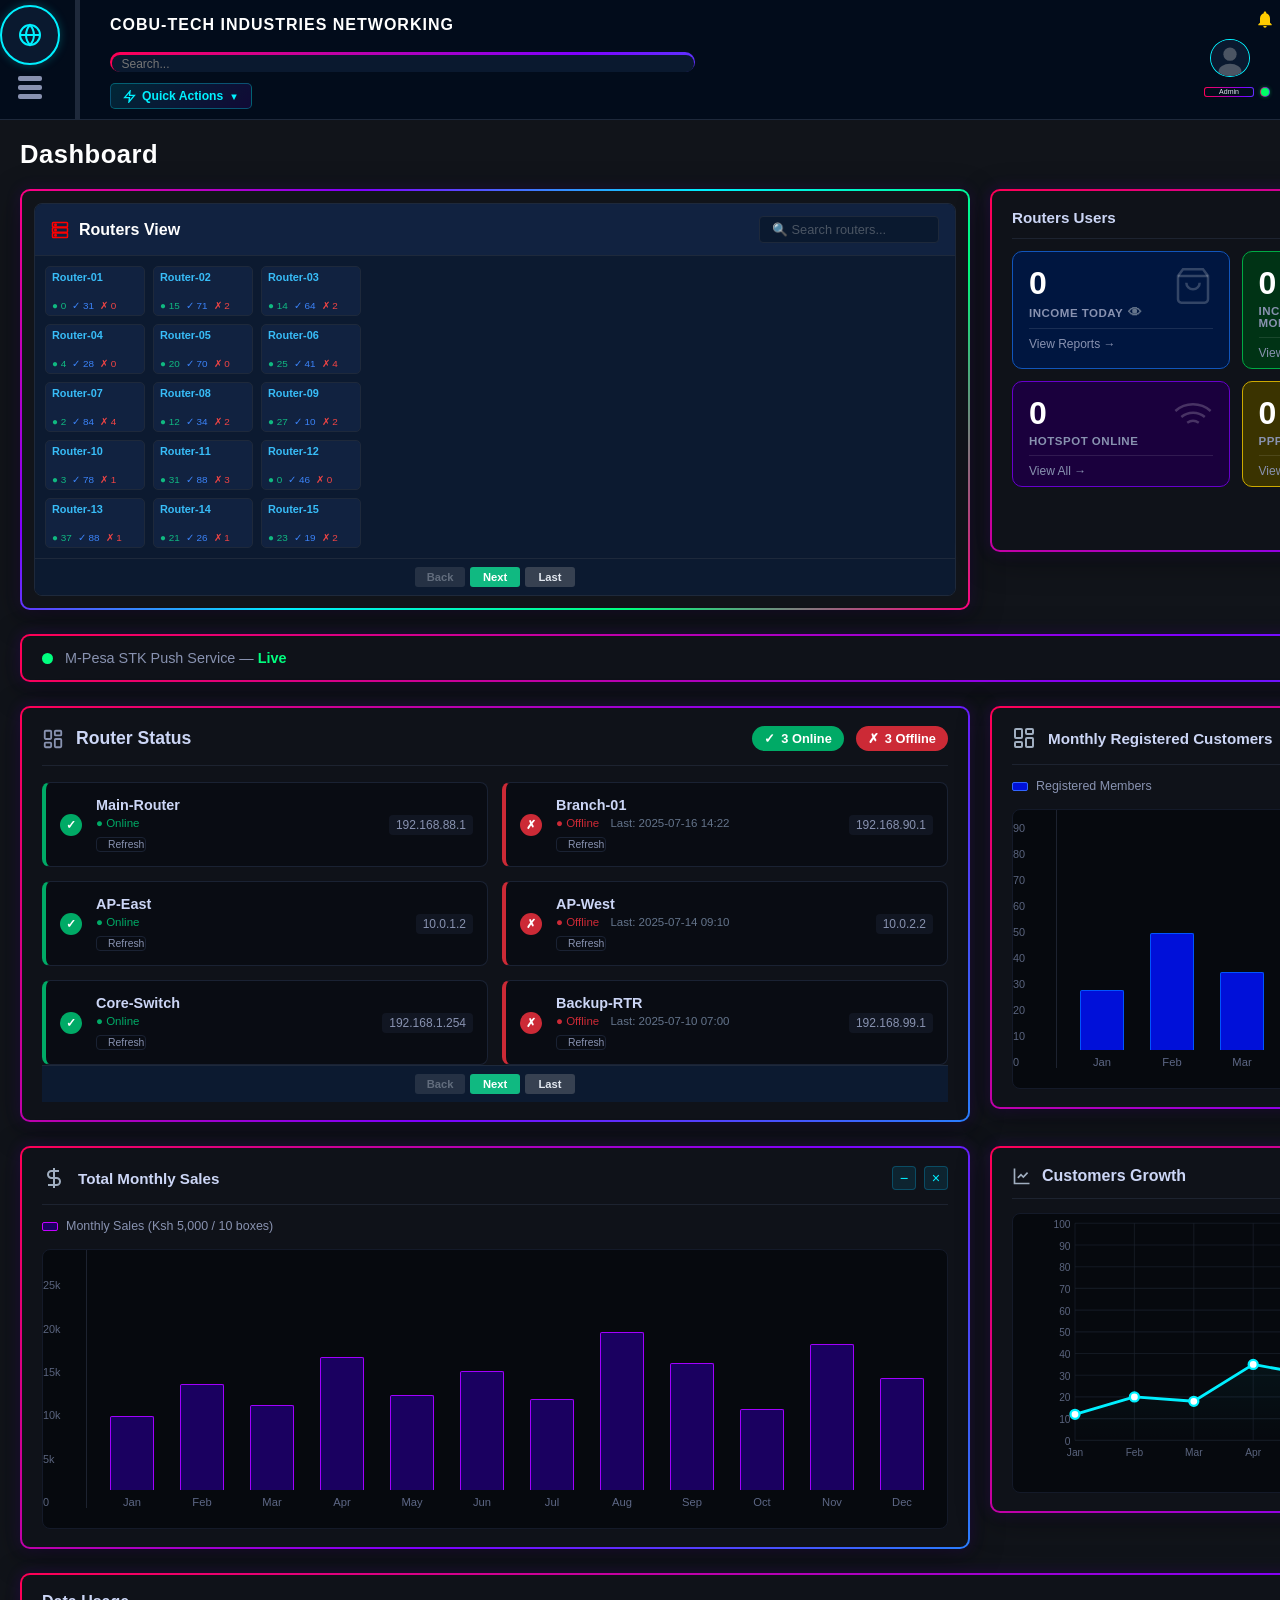
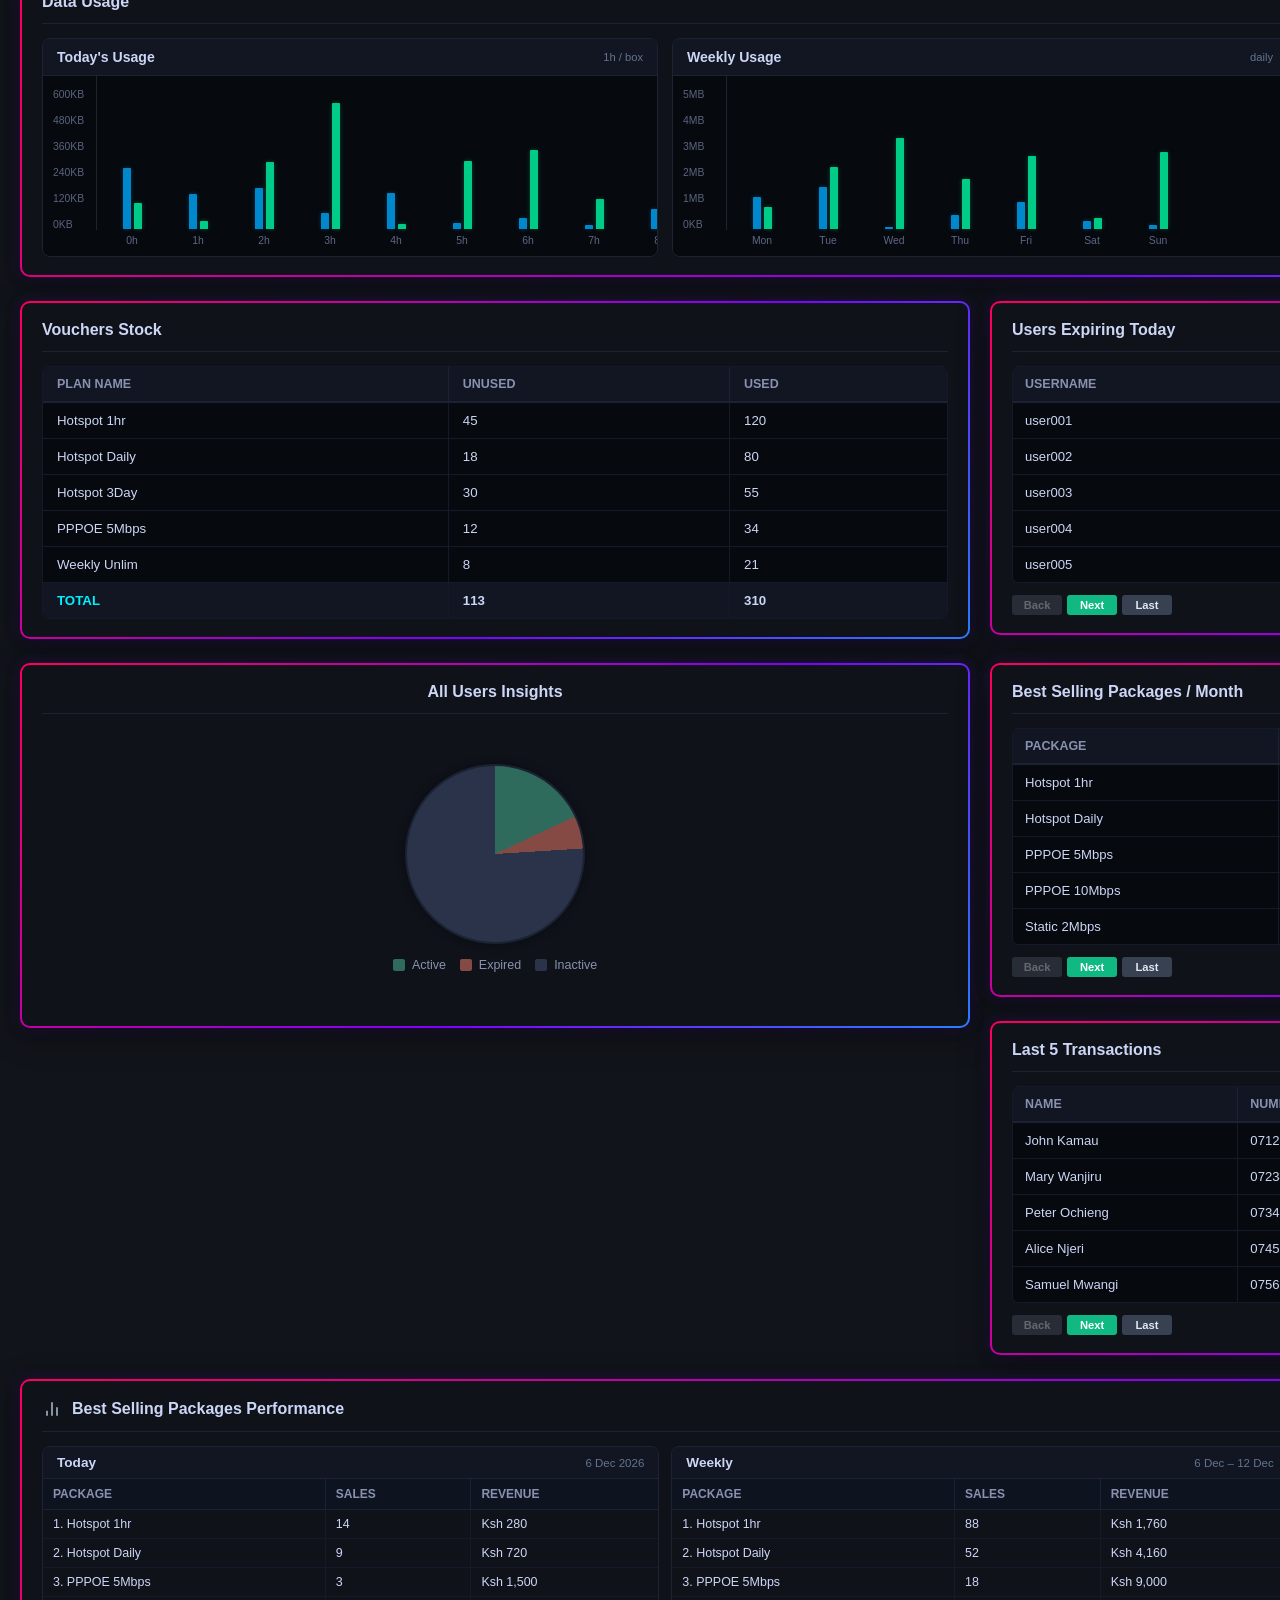
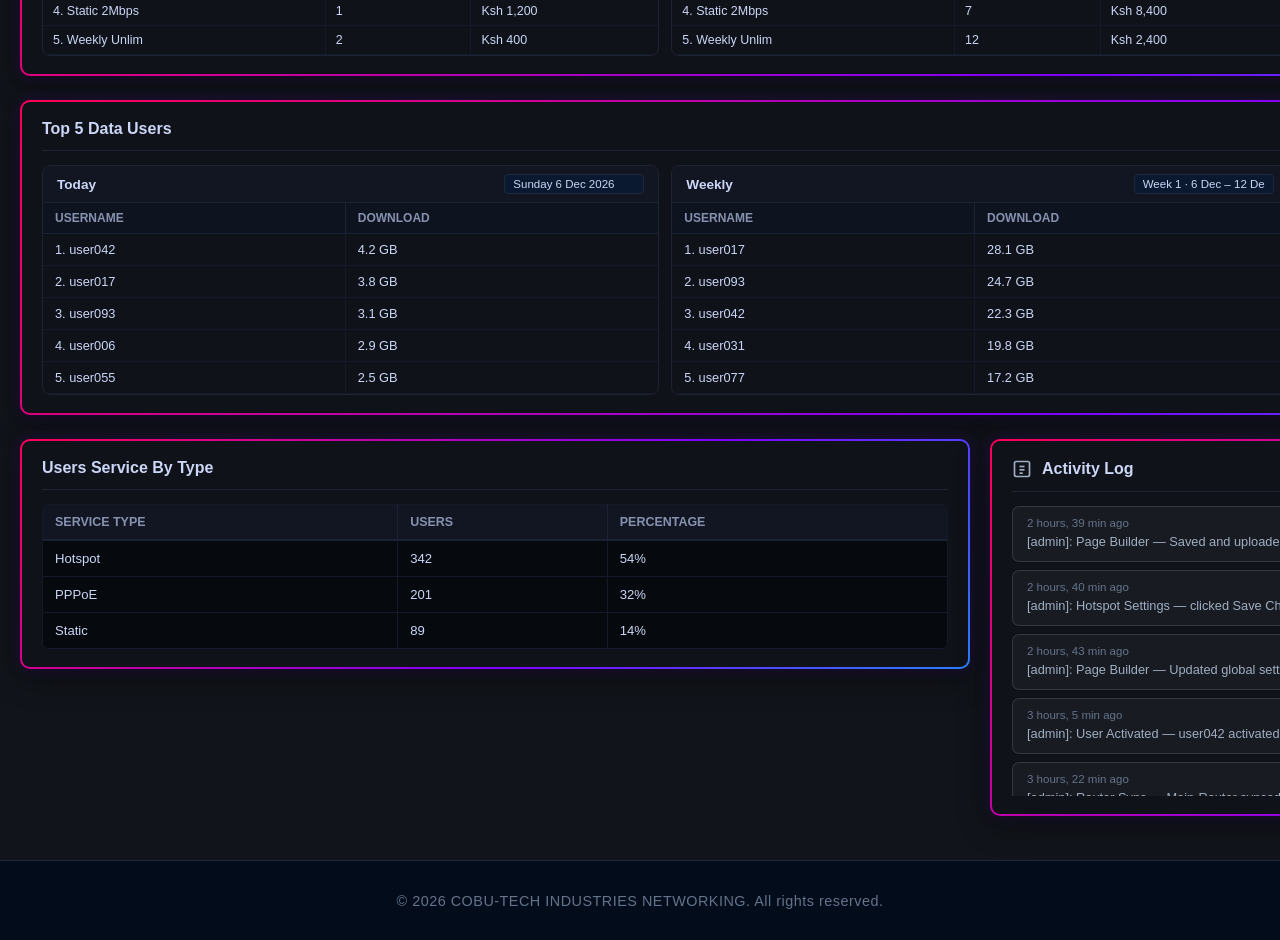
==== commit ce3826a5: "Add files via upload" ====
--- a/index.html
+++ b/index.html
@@ -27,6 +27,48 @@
       <h1 class="brand-title">COBU-TECH INDUSTRIES NETWORKING</h1>
       <div class="search-container">
         <input type="text" class="search-input" placeholder="Search...">
+      </div>
+      <!-- Quick Actions -->
+      <div class="quick-actions-wrapper">
+        <button class="quick-actions-btn" id="quickActionsBtn">
+          <svg style="width:13px;height:13px;flex-shrink:0" viewBox="0 0 24 24" fill="none" stroke="currentColor" stroke-width="2.5">
+            <polygon points="13 2 3 14 12 14 11 22 21 10 12 10 13 2"/>
+          </svg>
+          Quick Actions
+          <span class="qa-arrow">▼</span>
+        </button>
+        <div class="quick-actions-menu" id="quickActionsMenu">
+          <div class="qa-menu-title">Your Shortcuts</div>
+          <a class="qa-menu-link" href="data-page.html?page=activate-user" data-page-id="activate-user">
+            <svg viewBox="0 0 24 24" fill="none" stroke="currentColor" stroke-width="2"><polygon points="13 2 3 14 12 14 11 22 21 10 12 10 13 2"/></svg>
+            Activation
+          </a>
+          <a class="qa-menu-link" href="data-page.html?page=users" data-page-id="users">
+            <svg viewBox="0 0 24 24" fill="none" stroke="currentColor" stroke-width="2"><path d="M17 21v-2a4 4 0 0 0-4-4H5a4 4 0 0 0-4 4v2"/><circle cx="9" cy="7" r="4"/></svg>
+            Customers
+          </a>
+          <a class="qa-menu-link" href="data-page.html?page=prepaid-users" data-page-id="prepaid-users">
+            <svg viewBox="0 0 24 24" fill="none" stroke="currentColor" stroke-width="2"><rect x="1" y="4" width="22" height="16" rx="2"/><line x1="1" y1="10" x2="23" y2="10"/></svg>
+            Prepaid Users
+          </a>
+          <a class="qa-menu-link" href="data-page.html?page=routers" data-page-id="routers">
+            <svg viewBox="0 0 24 24" fill="none" stroke="currentColor" stroke-width="2"><rect x="2" y="2" width="20" height="6" rx="1"/><rect x="2" y="9" width="20" height="6" rx="1"/><rect x="2" y="16" width="20" height="6" rx="1"/><circle cx="6" cy="5" r="1" fill="currentColor"/><circle cx="6" cy="12" r="1" fill="currentColor"/><circle cx="6" cy="19" r="1" fill="currentColor"/></svg>
+            Routers
+          </a>
+          <a class="qa-menu-link" href="data-page.html?page=online-users" data-page-id="online-users">
+            <svg viewBox="0 0 24 24" fill="none" stroke="currentColor" stroke-width="2"><path d="M5 12.55a11 11 0 0 1 14.08 0"/><path d="M1.42 9a16 16 0 0 1 21.16 0"/><path d="M8.53 16.11a6 6 0 0 1 6.95 0"/><line x1="12" y1="20" x2="12.01" y2="20"/></svg>
+            Online Users
+          </a>
+          <a class="qa-menu-link" href="data-page.html?page=active-sessions" data-page-id="active-sessions">
+            <svg viewBox="0 0 24 24" fill="none" stroke="currentColor" stroke-width="2"><circle cx="12" cy="12" r="10"/><polyline points="12 6 12 12 16 14"/></svg>
+            Active Sessions
+          </a>
+          <div class="qa-menu-divider"></div>
+          <a class="qa-menu-link manage" href="data-page.html?page=general-settings">
+            <svg viewBox="0 0 24 24" fill="none" stroke="currentColor" stroke-width="2"><circle cx="12" cy="12" r="3"/><path d="M19.4 15a1.65 1.65 0 0 0 .33 1.82l.06.06a2 2 0 1 1-2.83 2.83l-.06-.06a1.65 1.65 0 0 0-1.82-.33 1.65 1.65 0 0 0-1 1.51V21a2 2 0 0 1-4 0v-.09A1.65 1.65 0 0 0 9 19.4a1.65 1.65 0 0 0-1.82.33l-.06.06a2 2 0 1 1-2.83-2.83l.06-.06A1.65 1.65 0 0 0 4.6 9a1.65 1.65 0 0 0-1.51-1H3a2 2 0 0 1 0-4h.09A1.65 1.65 0 0 0 4.6 9z"/></svg>
+            Manage Quick Actions
+          </a>
+        </div>
       </div>
     </div>
     <div class="header-right">
@@ -58,15 +100,7 @@
           </svg>
           <input type="text" placeholder="Search menu..." class="sidebar-search-input">
         </div>
-        <!-- FAVOURITES DROPDOWN -->
-        <div class="favorites-dropdown" id="favoritesDropdown">
-          <div class="favorites-dropdown-header">
-            <span>⭐ Favourites</span>
-            <button class="favorites-close-btn" id="favoritesCloseBtn">✕</button>
-          </div>
-          <div id="favoritesList"></div>
-        </div>
-        <nav class="sidebar-menu" id="sidebarMenu"><!-- built by buildSidebarNav() in administration.js --></nav>
+        <nav class="sidebar-menu" id="sidebarMenu"><!-- built by administration.js --></nav>
       </div>
     </aside>
 
--- a/administration.css
+++ b/administration.css
@@ -13,7 +13,7 @@
 
 /* ─── HEADER ─────────────────────────────────────────────── */
 .admin-header {
-  height: 100px;
+  height: 120px;
   width: 100%;
   background-color: #020c1b;
   display: flex;
@@ -40,33 +40,120 @@
 }
 .web-logo { width: 24px; height: 24px; stroke: #00f0ff; }
 .nav-toggle {
-  height: 40px; width: 100%;
+  height: 40px;
+  width: 100%;
   margin-top: 2px;
-  background: none; border: none; cursor: pointer;
-  display: flex; flex-direction: column; justify-content: center; align-items: center; gap: 4px;
-}
-.nav-toggle .bar { width: 24px; height: 5px; background-color: #8892b0; border-radius: 2px; }
-.vertical-divider { width: 5px; height: 100px; background-color: #1e293b; margin-right: 30px; margin-left: 10px; }
-.header-main { display: flex; flex-direction: column; flex: 1; }
-.brand-title { height: 30px; margin-top: 10px; font-size: 1rem; font-weight: 600; letter-spacing: 1px; color: #fff; line-height: 30px; }
+  background: none; border: none;
+  cursor: pointer;
+  display: flex; flex-direction: column; justify-content: center;
+  align-items: center; gap: 4px;
+}
+.nav-toggle .bar { 
+  width: 24px; 
+  height: 5px; 
+  background-color: #8892b0;
+  border-radius: 2px; 
+}
+.vertical-divider { 
+  width: 5px;
+  height: 120px; 
+  background-color: #1e293b; 
+  margin-right: 30px; 
+  margin-left: 10px; 
+}
+.header-main {
+  display: flex;
+  flex-direction: column;
+  flex: 1;
+  min-width: 0;
+}
+.brand-title {
+  height: 30px; margin-top: 10px;
+  font-size: 1rem; font-weight: 600;
+  letter-spacing: 1px; color: #fff; line-height: 30px;
+  white-space: nowrap; overflow: hidden; text-overflow: ellipsis;
+}
 .search-container {
-  position: relative; height: 20px; margin-top: 20px; width: 50%;
-  border-radius: 10px; padding: 1.5px;
+  position: relative; height: 20px; margin-top: 12px;
+  width: 50%; border-radius: 10px; padding: 1.5px;
   background: linear-gradient(90deg,#ff0055,#7f00ff,#00bfff,#ff00aa,#ffcc00,#ff0055);
-  background-size: 400%; animation: rainbow-shift 8s linear infinite;
+  background-size: 400%;
+  animation: rainbow-shift 8s linear infinite;
 }
 .search-input {
-  width: 100%; height: 100%; padding: 0 10px; border: none; outline: none;
-  border-radius: 8px; background-color: #0a192f; color: #fff; font-size: .75rem;
-}
+  width: 100%; height: 100%; padding: 0 10px;
+  border: none; outline: none; border-radius: 8px;
+  background-color: #0a192f; color: #fff; font-size: .75rem;
+}
+
+/* ─── QUICK ACTIONS ──────────────────────────────────────── */
+.quick-actions-wrapper {
+  position: relative;
+  margin-top: 6px;
+  display: inline-flex;
+  align-self: flex-start;
+}
+.quick-actions-btn {
+  display: inline-flex; align-items: center; gap: 6px;
+  background: linear-gradient(135deg,rgba(0,240,255,.12),rgba(127,0,255,.12));
+  border: 1px solid rgba(0,240,255,.3);
+  color: #00f0ff; padding: 5px 12px;
+  border-radius: 5px; cursor: pointer; font-size: .76rem; font-weight: 600;
+  transition: background .2s, border-color .2s, box-shadow .2s;
+  white-space: nowrap;
+  margin-top: 5px;
+}
+.quick-actions-btn:hover {
+  background: linear-gradient(135deg,rgba(0,240,255,.2),rgba(127,0,255,.2));
+  border-color: #00f0ff;
+  box-shadow: 0 0 10px rgba(0,240,255,.25);
+}
+.quick-actions-btn .qa-arrow {
+  font-size: .6rem; transition: transform .2s;
+}
+.quick-actions-btn.open .qa-arrow { transform: rotate(180deg); }
+.quick-actions-menu {
+  display: none;
+  position: absolute;
+  top: calc(100% + 6px); left: 0;
+  min-width: 220px;
+  background-color: #0c1a30;
+  border: 1px solid #1e293b;
+  border-radius: 8px;
+  box-shadow: 0 12px 32px rgba(0,0,0,.6), 0 0 20px rgba(0,240,255,.08);
+  z-index: 200;
+  overflow: hidden;
+}
+.quick-actions-menu.show { display: block; }
+.qa-menu-title {
+  padding: 10px 16px 8px;
+  font-size: .72rem; font-weight: 700; color: #64748b;
+  letter-spacing: 1px; text-transform: uppercase;
+  border-bottom: 1px solid #1e293b;
+}
+.qa-menu-link {
+  display: flex; align-items: center; gap: 10px;
+  padding: 9px 16px; font-size: .83rem; color: #a0aec0;
+  text-decoration: none; cursor: pointer;
+  transition: background .15s, color .15s;
+}
+.qa-menu-link:hover { background: rgba(0,240,255,.06); color: #fff; }
+.qa-menu-link svg { width: 14px; height: 14px; flex-shrink: 0; color: #4b5563; }
+.qa-menu-link:hover svg { color: #00f0ff; }
+.qa-menu-divider { height: 1px; background-color: #1e293b; margin: 4px 0; }
+.qa-menu-link.manage { color: #8892b0; font-size: .78rem; }
+.qa-menu-link.manage:hover { color: #00f0ff; }
+
 .header-right {
-  position: absolute; top: 0; right: 0; height: 100px;
+  position: absolute; top: 0; right: 0;
+  height: 100px;
   display: flex; flex-direction: column; align-items: flex-end;
 }
 .notification-bell { height: 30px; width: 20px; margin-top: 5px; margin-right: 5px; color: #ffcc00; }
 .admin-profile-circle {
   height: 40px; width: 40px; margin-top: 5px; margin-right: 30px;
-  border-radius: 50%; overflow: hidden; background-color: #1e293b; border: 1px solid #00f0ff;
+  border-radius: 50%; overflow: hidden;
+  background-color: #1e293b; border: 1px solid #00f0ff;
 }
 .admin-profile-circle img { width: 100%; height: 100%; object-fit: cover; }
 .admin-meta-row { display: flex; align-items: center; gap: 6px; margin-top: 10px; margin-right: 10px; margin-bottom: 3px; }
@@ -118,7 +205,8 @@
 .sidebar-panel {
   position: relative;
   background-color: #020c1b;
-  display: flex; flex-direction: column;
+  display: flex;
+  flex-direction: column;
   flex-shrink: 0;
   transition: margin-left .4s cubic-bezier(.25,.8,.25,1);
   z-index: 10;
@@ -134,11 +222,11 @@
   z-index: 11; pointer-events: none;
 }
 @media (max-width: 767px) {
-  .sidebar-panel { width: 85%; margin-left: -85%; }
+  .sidebar-panel { width: 60%; max-width: 360px; margin-left: -60%; }
   .sidebar-panel.open { margin-left: 0; }
 }
 @media (min-width: 768px) and (max-width: 1199px) {
-  .sidebar-panel { width: 35%; margin-left: -35%; }
+  .sidebar-panel { width: 60%; max-width: 400px; margin-left: -60%; }
   .sidebar-panel.open { margin-left: 0; }
 }
 @media (min-width: 1200px) {
@@ -159,7 +247,7 @@
 
 .sidebar-nav-container { display: flex; flex-direction: column; width: 100%; padding: 10px 15px 30px 15px; }
 .sidebar-search-box {
-  position: relative; width: 100%; height: 36px; margin-bottom: 20px;
+  position: relative; width: 100%; height: 36px; margin-bottom: 14px;
   display: flex; align-items: center;
   background-color: #0c1a30; border: 1px solid #1e293b; border-radius: 6px; padding: 0 10px;
 }
@@ -217,43 +305,59 @@
 .nested-submenu { display: none; flex-direction: column; background: rgba(0,0,0,.2); }
 .nested-submenu.show { display: flex; }
 .nested-submenu .submenu-item { padding-left: 58px; font-size: .78rem; }
-
-/* submenu parent that has a further dropdown — no star, has arrow */
 .submenu-item.has-nested { position: relative; }
 .submenu-item.has-nested .menu-arrow { font-size: .7rem; }
 .submenu-item.has-nested.open .menu-arrow { transform: rotate(-90deg); }
 
-/* ─── FAVORITES DROPDOWN ─────────────────────────────────── */
-.favorites-dropdown {
-  display: none;
-  position: absolute;
-  top: 0; left: 0;
-  width: 100%;
-  background-color: #0c1a30;
-  border: 1px solid #1e293b;
-  border-radius: 6px;
-  z-index: 50;
+/* ─── FAVOURITES INLINE ACCORDION ───────────────────────── */
+.fav-accordion {
+  overflow: hidden;
+  max-height: 0;
+  transition: max-height .35s cubic-bezier(.25,.8,.25,1);
+  background-color: #060f1c;
+  border-radius: 0 0 6px 6px;
+  margin-top: -2px;
+  margin-bottom: 2px;
+  border: 1px solid transparent;
+}
+.fav-accordion.open {
   max-height: 400px;
+  border-color: #1e293b;
+  border-top: none;
+}
+.fav-accordion-inner {
+  padding: 6px 0;
   overflow-y: auto;
-  box-shadow: 0 8px 24px rgba(0,0,0,.4);
-}
-.favorites-dropdown.show { display: block; }
-.favorites-dropdown-header {
-  display: flex; align-items: center; justify-content: space-between;
-  padding: 12px 16px;
-  border-bottom: 1px solid #1e293b;
-  font-size: .85rem; font-weight: 600; color: #ccd6f6;
-}
-.favorites-close-btn { background: none; border: none; color: #8892b0; cursor: pointer; font-size: 1rem; }
-.favorites-close-btn:hover { color: #00f0ff; }
-.favorites-empty { padding: 20px; text-align: center; color: #64748b; font-size: .8rem; }
-.favorite-nav-item {
-  display: flex; align-items: center; gap: 10px;
-  padding: 10px 16px; cursor: pointer; font-size: .83rem; color: #a0aec0;
-  transition: background .2s, color .2s;
-}
-.favorite-nav-item:hover { background: rgba(0,240,255,.06); color: #fff; }
-.favorite-nav-item .fav-icon { width: 14px; height: 14px; color: #f39c12; flex-shrink: 0; }
+  max-height: 380px;
+}
+.fav-accordion-inner::-webkit-scrollbar { width: 3px; }
+.fav-accordion-inner::-webkit-scrollbar-thumb { background: #1b2336; border-radius: 3px; }
+.fav-empty {
+  padding: 14px 16px; font-size: .78rem; color: #4b5563; text-align: center;
+}
+.fav-row {
+  display: flex; align-items: center; gap: 8px;
+  padding: 7px 14px;
+  font-size: .82rem; color: #a0aec0;
+  transition: background .15s, color .15s;
+}
+.fav-row:hover { background: rgba(0,240,255,.06); }
+.fav-row-link {
+  display: flex; align-items: center; gap: 8px;
+  flex: 1; min-width: 0; cursor: pointer;
+}
+.fav-row-link:hover { color: #fff; }
+.fav-row-star { width: 12px; height: 12px; color: #f39c12; flex-shrink: 0; }
+.fav-row-label { flex: 1; min-width: 0; white-space: nowrap; overflow: hidden; text-overflow: ellipsis; }
+.fav-remove-btn {
+  background: none; border: none;
+  color: #4b5563; cursor: pointer;
+  font-size: .9rem; line-height: 1;
+  padding: 2px 5px; border-radius: 3px;
+  transition: color .15s, background .15s;
+  flex-shrink: 0;
+}
+.fav-remove-btn:hover { color: #ef4444; background: rgba(239,68,68,.12); }
 
 /* ─── DASHBOARD CONTAINER ────────────────────────────────── */
 .dashboard-container { padding: 20px; width: 100%; max-width: 1400px; margin: 0 auto; }
@@ -297,7 +401,43 @@
 .header-title-flex { display: flex; align-items: center; gap: 10px; }
 .chart-growth-icon { width: 20px; height: 20px; color: #a0aec0; }
 
-/* ─── ROUTER VIEW SECTION (section 1) ────────────────────── */
+/* ─── DASHBOARD 2-COLUMN GRID ENGINE ─────────────────────── */
+@media (min-width: 1024px) {
+  .dashboard-container {
+    display: grid;
+    grid-template-columns: 1fr 1fr;
+    column-gap: 20px;
+    align-items: start;
+  }
+  .dashboard-title,
+  .db-full-width {
+    grid-column: 1 / -1;
+  }
+  /* db-col-stack: right-column wrapper for multiple stacked cards */
+  .db-col-stack {
+    display: flex;
+    flex-direction: column;
+    gap: 0;
+    min-width: 0;
+  }
+  /* force data usage sub-panels horizontal */
+  .data-usage-panels { flex-direction: row; }
+  .data-usage-sub { flex: 1; min-width: 0; }
+  /* top 5 data users: horizontal panels */
+  .top-users-wrapper { flex-direction: row; }
+  .top-users-panel { flex: 1; min-width: 0; }
+  /* best selling tracker: horizontal panels */
+  .bst-wrapper { flex-direction: row; }
+  .bst-panel { flex: 1; min-width: 0; }
+}
+@media (max-width: 1023px) {
+  .db-col-stack { display: flex; flex-direction: column; }
+  .data-usage-panels { flex-direction: column; }
+  .top-users-wrapper { flex-direction: column; }
+  .bst-wrapper { flex-direction: column; }
+}
+
+/* ─── ROUTER VIEW SECTION ────────────────────────────────── */
 .router-view-outer {
   border-radius: 8px; overflow: hidden;
   border: 1px solid #1e293b; margin: 12px;
@@ -311,32 +451,25 @@
   font-size: 1rem; font-weight: 600; color: #fff;
 }
 .router-header-icon { width: 18px; height: 18px; color: red; }
-.router-select {
-  background-color: #0a192f; color: #e2e8f0;
-  border: 1px solid #1e293b; padding: 5px 10px;
-  border-radius: 4px; outline: none; cursor: pointer; font-size: .8rem;
-}
 .router-search-input {
   background-color: #0a192f; color: #e2e8f0;
   border: 1px solid #1e293b; padding: 5px 12px;
   border-radius: 4px; outline: none; font-size: .8rem;
-  width: 220px; transition: border-color .2s, box-shadow .2s;
+  width: 180px; transition: border-color .2s, box-shadow .2s;
 }
 .router-search-input::placeholder { color: #4b5563; }
 .router-search-input:focus { border-color: #00f0ff; box-shadow: 0 0 6px rgba(0,240,255,.2); }
 
-/* The scrollable track — max 300px, 10px padding inside border */
+/* Grid track: height AUTO so 3×5 rows render cleanly */
 .router-view-scroll {
-  max-height: 300px; overflow: hidden;
+  height: auto;
   padding: 10px;
   background-color: #0c1a30;
 }
-/* One "page" of router cards — flex-wrap limited to 5 rows */
 .router-cards-page {
-  display: flex;
-  flex-wrap: wrap;
-  gap: 5px 20px;
-  align-content: flex-start;
+  display: grid;
+  grid-template-columns: repeat(3, 100px);
+  gap: 8px;
 }
 .router-mini-card {
   width: 100px; height: 50px;
@@ -373,11 +506,12 @@
 .nav-btn.next:hover:not(:disabled)  { background-color: #059669; }
 .nav-btn.last:hover:not(:disabled)  { background-color: #4b5563; }
 
-/* ─── ONLINE USERS (STATS GRID) ─────────────────────────── */
+/* ─── ROUTER USERS / STATS SECTION ──────────────────────── */
+.stats-section-inner { display: flex; flex-direction: column; gap: 0; }
 .stats-grid {
   display: grid;
-  grid-template-columns: repeat(auto-fill, minmax(200px, 1fr));
-  gap: 16px;
+  grid-template-columns: repeat(auto-fill, minmax(180px, 1fr));
+  gap: 12px;
 }
 .stat-card {
   border-radius: 10px; border: 1px solid #1e3a5f;
@@ -385,7 +519,6 @@
   overflow: hidden; transition: transform .2s ease;
 }
 .stat-card:hover { transform: translateY(-2px); }
-/* Individual card colours */
 .stat-card.color-income-today  { background-color: #001640; border-color: #1155bb; }
 .stat-card.color-income-month  { background-color: #003315; border-color: #00aa44; }
 .stat-card.color-active-exp    { background-color: #3d1a00; border-color: #cc6600; }
@@ -420,7 +553,7 @@
 /* ─── REFRESH BUTTON ─────────────────────────────────────── */
 .refresh-container {
   display: flex; justify-content: flex-end;
-  margin-bottom: 24px; margin-top: -8px;
+  margin-top: 14px;
 }
 .refresh-btn {
   background-color: #00f0ff; color: #020c1b;
@@ -455,7 +588,7 @@
 .router-status-header .header-title { display: flex; align-items: center; gap: 12px; color: #ccd6f6; }
 .router-status-header .header-icon { width: 22px; height: 22px; color: #8892b0; }
 .router-status-header h2 { font-size: 1.1rem; font-weight: 600; margin: 0; }
-.header-badges { display: flex; gap: 12px; }
+.header-badges { display: flex; gap: 12px; flex-wrap: wrap; }
 .badge {
   display: inline-flex; align-items: center; gap: 6px;
   padding: 5px 12px; border-radius: 20px;
@@ -464,12 +597,9 @@
 .badge-green { background-color: #00aa66; }
 .badge-red   { background-color: #cc2a36; }
 
-/* Router status grid area — limited height, same pagination */
-.router-status-scroll { max-height: 300px; overflow: hidden; }
-.router-status-grid { display: grid; gap: 14px; }
-@media (max-width: 1279px) { .router-status-grid { grid-template-columns: repeat(2,1fr); } }
-@media (min-width: 1280px) { .router-status-grid { grid-template-columns: repeat(3,1fr); } }
-@media (max-width: 580px)  { .router-status-grid { grid-template-columns: 1fr; } }
+.router-status-scroll { max-height: 320px; overflow: hidden; }
+.router-status-grid { display: grid; gap: 14px; grid-template-columns: 1fr; }
+@media (min-width: 640px) { .router-status-grid { grid-template-columns: repeat(2,1fr); } }
 
 .router-status-card {
   background: #090c13; border-radius: 8px;
@@ -487,9 +617,9 @@
   color: #fff; font-size: .75rem; font-weight: bold;
 }
 .status-circle-online { background-color: #00aa66; }
-.card-center { flex-grow: 1; display: flex; flex-direction: column; gap: 4px; }
-.router-title { color: #ccd6f6; font-weight: 600; font-size: .9rem; }
-.router-sub-status { color: #8892b0; font-size: .72rem; display: flex; align-items: center; gap: 4px; }
+.card-center { flex-grow: 1; display: flex; flex-direction: column; gap: 4px; min-width: 0; }
+.router-title { color: #ccd6f6; font-weight: 600; font-size: .9rem; white-space: nowrap; overflow: hidden; text-overflow: ellipsis; }
+.router-sub-status { color: #8892b0; font-size: .72rem; display: flex; align-items: center; gap: 4px; flex-wrap: wrap; }
 .card-refresh-btn {
   background: transparent; border: 1px solid #1a2233; color: #8892b0;
   padding: 2px 6px; border-radius: 4px; font-size: .65rem;
@@ -501,6 +631,7 @@
 .card-right {
   color: #8892b0; font-size: .75rem; font-weight: 500;
   background-color: #111622; padding: 3px 7px; border-radius: 4px; white-space: nowrap;
+  margin-left: 8px;
 }
 
 /* ─── CHART PANEL SHARED ─────────────────────────────────── */
@@ -508,21 +639,19 @@
   display: flex; justify-content: space-between; align-items: center;
   border-bottom: 1px solid #1d2330; padding-bottom: 14px; margin-bottom: 14px; gap: 10px;
 }
-.chart-title { display: flex; align-items: center; gap: 12px; color: #ccd6f6; }
-.chart-title .header-icon { width: 24px; height: 24px; color: #a0aec0; }
-.chart-title h2 { font-size: .95rem; font-weight: 600; margin: 0; color: #ccd6f6; }
-.chart-actions { display: flex; gap: 8px; }
+.chart-title { display: flex; align-items: center; gap: 12px; color: #ccd6f6; min-width: 0; }
+.chart-title .header-icon { width: 24px; height: 24px; color: #a0aec0; flex-shrink: 0; }
+.chart-title h2 { font-size: .95rem; font-weight: 600; margin: 0; color: #ccd6f6; white-space: nowrap; overflow: hidden; text-overflow: ellipsis; }
+.chart-actions { display: flex; gap: 8px; flex-shrink: 0; }
 .action-btn {
   background-color: rgba(0,195,255,.1); border: 1px solid rgba(0,195,255,.25); color: #00f0ff;
   width: 24px; height: 24px; border-radius: 4px; font-size: .9rem; cursor: pointer;
   display: flex; align-items: center; justify-content: center;
 }
 
-/* ─── BAR CHART CONTAINER (Monthly Customers / Sales) ────── */
-/* Total: 340px = 10px gap top + 300px container + 10px gap bottom + 2px borders */
+/* ─── BAR CHART CONTAINER ────────────────────────────────── */
 .chart-section-inner {
-  height: 300px;
-  overflow: auto;
+  height: 280px; overflow: auto;
   background: #06090e; border-radius: 8px; border: 1px solid #141a29;
   display: flex; align-items: flex-end; padding: 10px 0 0 0;
   scroll-behavior: smooth;
@@ -532,42 +661,25 @@
 .chart-section-inner::-webkit-scrollbar-thumb { background: #1b2336; border-radius: 3px; }
 .chart-section-inner::-webkit-scrollbar-thumb:hover { background: #00f0ff; }
 
-/* Y-axis column — max 20px label width */
 .y-axis-col {
   display: flex; flex-direction: column-reverse;
   width: 44px; flex-shrink: 0; padding-right: 8px;
   text-align: right; color: #5a647e; font-size: .68rem;
-  border-right: 1px solid #1d2330; margin-bottom: 20px;
-  gap: 0;
+  border-right: 1px solid #1d2330; margin-bottom: 20px; gap: 0;
 }
 .y-axis-col span { display: block; line-height: 1; }
 
-/* chart content area (bars + grid) */
 .chart-content-area {
   flex: 1; position: relative; padding: 0 10px 20px 10px;
   min-width: max-content;
 }
-/* Grid lines container */
-.grid-overlay {
-  position: absolute; top: 0; left: 10px; right: 10px; bottom: 20px;
-  pointer-events: none; z-index: 1;
-}
-.grid-h-line {
-  position: absolute; left: 0; right: 0; height: 1px;
-  background-color: rgba(29,35,48,.6);
-}
-.grid-v-line {
-  position: absolute; top: 0; bottom: 0; width: 1px;
-  background-color: rgba(29,35,48,.6);
-}
 .bars-row {
   position: relative; display: flex; align-items: flex-end;
   gap: 0; height: 100%; z-index: 2;
 }
-/* Each bar group takes 10 "unit pixels" wide per small box, month = 10 boxes */
-.bar-group { display: flex; flex-direction: column; align-items: center; justify-content: flex-end; width: 80px; flex-shrink: 0; }
+.bar-group { display: flex; flex-direction: column; align-items: center; justify-content: flex-end; width: 70px; flex-shrink: 0; }
 .bar-fill {
-  width: 50px; background-color: #0010d9;
+  width: 44px; background-color: #0010d9;
   border-top: 1.5px solid #0055ff; border-left: 1px solid #0055ff; border-right: 1px solid #0055ff;
   border-radius: 2px 2px 0 0;
   transition: height .6s cubic-bezier(.25,.8,.25,1);
@@ -581,17 +693,17 @@
 .sales-box   { background-color: #1a0060; border: 1px solid #c400ff; }
 
 /* ─── DATA USAGE SECTION ─────────────────────────────────── */
-.data-usage-panels { display: flex; flex-direction: column; gap: 20px; }
+.data-usage-panels { display: flex; gap: 14px; }
 .data-usage-sub {
-  border: 1px solid #1d2330; border-radius: 8px; overflow: hidden;
+  border: 1px solid #1d2330; border-radius: 8px; overflow: hidden; flex: 1; min-width: 0;
 }
 .data-usage-sub-header {
   background-color: #111622; padding: 10px 14px;
   display: flex; justify-content: space-between; align-items: center;
-  border-bottom: 1px solid #1d2330;
-}
-.data-usage-sub-title { font-size: .88rem; font-weight: 600; color: #ccd6f6; }
-.mini-chart-legend { display: flex; align-items: center; gap: 12px; font-size: .75rem; color: #8892b0; }
+  border-bottom: 1px solid #1d2330; gap: 8px;
+}
+.data-usage-sub-title { font-size: .88rem; font-weight: 600; color: #ccd6f6; white-space: nowrap; }
+.mini-chart-legend { display: flex; align-items: center; gap: 12px; font-size: .75rem; color: #8892b0; flex-shrink: 0; }
 .legend-pill { width: 12px; height: 7px; border-radius: 2px; display: inline-block; margin-right: 4px; }
 .upload-pill   { background-color: #0088cc; }
 .download-pill { background-color: #00cc88; }
@@ -616,7 +728,7 @@
 
 /* ─── VOUCHERS TABLE SECTION ─────────────────────────────── */
 .vouchers-section-inner {
-  min-height: 260px; overflow: auto;
+  overflow: auto;
   background-color: #06090e; border-radius: 6px; border: 1px solid #141a29;
 }
 .vouchers-table { width: 100%; border-collapse: collapse; }
@@ -624,12 +736,14 @@
   background-color: #111622; color: #8892b0; font-size: .78rem; font-weight: 600;
   text-align: left; padding: 10px 14px;
   border-bottom: 2px solid #1a2233; border-right: 1px solid #1a2233;
-  position: sticky; top: 0; z-index: 10; width: 33.33%;
+  position: sticky; top: 0; z-index: 10;
+  white-space: nowrap;
 }
 .vouchers-table th:last-child { border-right: none; }
 .vouchers-table td {
   color: #ccd6f6; font-size: .83rem; padding: 10px 14px;
-  border-bottom: 1px solid #141a29; border-right: 1px solid #141a29; width: 33.33%;
+  border-bottom: 1px solid #141a29; border-right: 1px solid #141a29;
+  white-space: nowrap;
 }
 .vouchers-table td:last-child { border-right: none; }
 .vouchers-table tr:last-child td { border-bottom: none; }
@@ -637,31 +751,21 @@
 .highlight-cyan { color: #00f0ff !important; font-weight: bold; }
 
 /* ─── LINE CHART (Customer Growth) ───────────────────────── */
-/* Total 360px = 5px gap + 350px outer + 5px gap */
 .growth-chart-outer {
-  height: 340px; overflow: auto;
+  height: 280px; overflow: auto;
   background: #06090e; border-radius: 8px; border: 1px solid #141a29;
   display: flex; align-items: flex-end; padding: 10px 0 0 0;
 }
 .growth-chart-outer::-webkit-scrollbar { width: 4px; height: 4px; }
 .growth-chart-outer::-webkit-scrollbar-thumb { background: #1b2336; border-radius: 3px; }
-
-.line-chart-wrapper {
-  display: flex; align-items: flex-end; height: 100%; min-width: max-content;
-}
-.line-chart-area {
-  flex: 1; position: relative; padding: 0 10px 20px 10px;
-  min-width: 600px;
-}
-/* SVG takes 100% of area */
-.line-chart-svg { width: 100%; height: 280px; display: block; overflow: visible; }
-.line-path { fill: none; stroke: #00f0ff; stroke-width: 2; stroke-linejoin: round; }
-.area-path { fill: url(#areaGrad); opacity: .3; }
-.line-dot { fill: #fff; stroke: #00f0ff; stroke-width: 2; r: 4; }
+.line-chart-wrapper { display: flex; align-items: flex-end; height: 100%; min-width: max-content; }
+.line-chart-area { flex: 1; position: relative; padding: 0 10px 20px 10px; min-width: 520px; }
+.line-chart-svg { width: 100%; height: 260px; display: block; overflow: visible; }
 
 /* ─── EQUAL COLS TABLES ──────────────────────────────────── */
 .scrollable-table-wrapper {
-  overflow: auto; background-color: #06090e;
+  overflow-x: auto; overflow-y: auto;
+  background-color: #06090e;
   border-radius: 6px; border: 1px solid #141a29;
 }
 .scrollable-table-wrapper::-webkit-scrollbar { width: 4px; height: 4px; }
@@ -671,21 +775,23 @@
   background-color: #111622; color: #8892b0; font-size: .78rem; font-weight: 600;
   text-align: left; padding: 10px 12px;
   border-bottom: 2px solid #1a2233; border-right: 1px solid #1a2233;
-  position: sticky; top: 0; z-index: 10; width: 80px; min-width: 80px;
+  position: sticky; top: 0; z-index: 10;
+  white-space: nowrap;
 }
 .equal-cols-table th:last-child { border-right: none; }
 .equal-cols-table td {
   color: #ccd6f6; font-size: .82rem; padding: 10px 12px;
   border-bottom: 1px solid #141a29; border-right: 1px solid #141a29;
-  width: 80px; min-width: 80px; word-break: break-word;
+  white-space: nowrap;
 }
 .equal-cols-table td:last-child { border-right: none; }
 .equal-cols-table tr:last-child td { border-bottom: none; }
 .user-link { color: #00f0ff; text-decoration: none; cursor: pointer; }
 .user-link:hover { text-decoration: underline; }
 
-/* Expiring users section height = 260px total (250px container + 5px each side) */
 .expiring-section-inner { max-height: 250px; }
+.table-section-250 { max-height: 250px; }
+.service-type-inner { max-height: 250px; }
 
 /* ─── TABLE PAGINATION ───────────────────────────────────── */
 .table-pagination { display: flex; justify-content: flex-start; align-items: center; gap: 5px; margin-top: 12px; }
@@ -698,13 +804,12 @@
 .pag-btn:hover:not(.active) { background-color: #1a2233; }
 
 /* ─── PIE CHART SECTION ──────────────────────────────────── */
-/* Total 300px = 5px gap + 290px container + 5px gap */
 .pie-section-inner {
-  height: 290px; display: flex; flex-direction: column; align-items: center;
+  height: 280px; display: flex; flex-direction: column; align-items: center;
   justify-content: center; gap: 14px;
 }
 .insights-pie-chart {
-  width: 280px !important; height: 280px !important; max-height: 200px !important;
+  width: 180px !important; height: 180px !important; max-height: 180px !important;
   border-radius: 50%;
   background: conic-gradient(#2e6b5c 0% 18%, #854a43 18% 24%, #2a334a 24% 100%);
   border: 2px solid #1a2233; box-shadow: 0 0 10px rgba(0,0,0,.4);
@@ -717,16 +822,11 @@
 .legend-color.expired-color  { background-color: #854a43; }
 .legend-color.inactive-color { background-color: #2a334a; }
 
-/* ─── BEST SELLING / LAST TRANSACTIONS ──────────────────── */
-/* 260px total → 250px container */
-.table-section-250 { max-height: 250px; }
-
 /* ─── TOP 5 DATA USERS (3 panels) ───────────────────────── */
-/* Total height ~610px: 3 × 200px panels + gaps */
-.top-users-wrapper { display: flex; flex-direction: column; gap: 10px; }
+.top-users-wrapper { display: flex; gap: 12px; }
 .top-users-panel {
-  height: 200px; border: 1px solid #1d2330; border-radius: 8px; overflow: hidden;
-  display: flex; flex-direction: column;
+  border: 1px solid #1d2330; border-radius: 8px; overflow: hidden;
+  display: flex; flex-direction: column; flex: 1; min-width: 0;
 }
 .top-users-panel-header {
   background-color: #111622; padding: 8px 14px;
@@ -738,27 +838,54 @@
   background: #0a192f; border: 1px solid #1e293b; color: #ccd6f6;
   padding: 3px 8px; border-radius: 4px; font-size: .72rem; outline: none; max-width: 140px;
 }
-.top-users-table-wrap { flex: 1; overflow: auto; }
+.top-users-table-wrap { flex: 1; overflow: auto; max-height: 200px; }
 .top-users-table { width: 100%; border-collapse: collapse; }
 .top-users-table th {
-  background-color: #0d1420; color: #8892b0; font-size: .75rem; font-weight: 600;
+  background-color: #0d1420; color: #8892b0;
+  font-size: .75rem; font-weight: 600;
   text-align: left; padding: 8px 12px;
   border-bottom: 1px solid #1a2233; border-right: 1px solid #1a2233;
-  position: sticky; top: 0; z-index: 5;
+  position: sticky; top: 0; z-index: 5; white-space: nowrap;
 }
 .top-users-table th:last-child { border-right: none; }
 .top-users-table td {
   color: #ccd6f6; font-size: .8rem; padding: 8px 12px;
   border-bottom: 1px solid #141a29; border-right: 1px solid #141a29;
+  white-space: nowrap;
 }
 .top-users-table td:last-child { border-right: none; }
 
-/* ─── USERS SERVICE BY TYPE ──────────────────────────────── */
-/* Total 260px = 5px gap + 250px + 5px */
-.service-type-inner { max-height: 250px; }
+/* ─── BEST SELLING 3-PERIOD TRACKER ─────────────────────── */
+.bst-wrapper { display: flex; gap: 12px; }
+.bst-panel {
+  border: 1px solid #1d2330; border-radius: 8px; overflow: hidden;
+  display: flex; flex-direction: column; flex: 1; min-width: 0;
+}
+.bst-panel-header {
+  background-color: #111622; padding: 8px 14px;
+  display: flex; align-items: center; justify-content: space-between;
+  flex-shrink: 0; border-bottom: 1px solid #1d2330;
+}
+.bst-panel-title { font-size: .85rem; font-weight: 600; color: #ccd6f6; }
+.bst-period-label { font-size: .72rem; color: #64748b; }
+.bst-table-wrap { flex: 1; overflow: auto; max-height: 200px; }
+.bst-table { width: 100%; border-collapse: collapse; }
+.bst-table th {
+  background-color: #0d1420; color: #8892b0;
+  font-size: .75rem; font-weight: 600;
+  text-align: left; padding: 8px 10px;
+  border-bottom: 1px solid #1a2233; border-right: 1px solid #1a2233;
+  position: sticky; top: 0; z-index: 5; white-space: nowrap;
+}
+.bst-table th:last-child { border-right: none; }
+.bst-table td {
+  color: #ccd6f6; font-size: .78rem; padding: 7px 10px;
+  border-bottom: 1px solid #141a29; border-right: 1px solid #141a29;
+  white-space: nowrap;
+}
+.bst-table td:last-child { border-right: none; }
 
 /* ─── ACTIVITY LOG ───────────────────────────────────────── */
-/* Total 300px = 5px gap + 290px + 5px */
 .activity-log-inner {
   max-height: 290px; overflow-y: auto;
   display: flex; flex-direction: column; gap: 8px;
@@ -774,13 +901,6 @@
 .activity-details { font-size: .8rem; color: #a0aec0; line-height: 1.4; }
 
 /* ─── DATA PAGE ──────────────────────────────────────────── */
-.page-content-body {
-  padding: 24px;
-}
-.page-content-title {
-  font-size: 1.4rem; font-weight: 700; color: #fff; margin-bottom: 20px;
-  padding-bottom: 12px; border-bottom: 1px solid #1e293b;
-}
 .page-placeholder {
   display: flex; flex-direction: column; align-items: center;
   justify-content: center; height: 300px; gap: 16px;
@@ -807,22 +927,17 @@
 }
 .form-btn:hover { background-color: #00d8f6; }
 
-/* ─── WIDE-SCREEN 2-COLUMN GRID LAYOUT ──────────────────── */
-@media (min-width: 1400px) {
-  .dashboard-container {
-    display: grid;
-    grid-template-columns: repeat(2, 1fr);
-    column-gap: 20px;
-    align-items: start;
-  }
-  /* Full-width spans */
-  .dashboard-title,
-  .rainbow-enclosure,
-  .refresh-container,
-  .live-rainbow-enclosure.mpesa-status-bar,
-  .live-rainbow-enclosure.full-width-section {
-    grid-column: 1 / -1;
-  }
-}
-
-
+/* ─── MOBILE SINGLE-COLUMN COLLAPSE ─────────────────────── */
+@media (max-width: 767px) {
+  .dashboard-container { padding: 12px; }
+  .stats-grid { grid-template-columns: repeat(2,1fr); gap: 8px; }
+  .data-usage-panels { flex-direction: column; }
+  .top-users-wrapper { flex-direction: column; }
+  .bst-wrapper { flex-direction: column; }
+  .router-cards-page { grid-template-columns: repeat(3, 90px); }
+  .router-search-input { width: 120px; }
+  .brand-title { font-size: .8rem; }
+  .search-container { width: 70%; }
+  .top-period-input { max-width: 110px; }
+  .bst-period-label { display: none; }
+}
